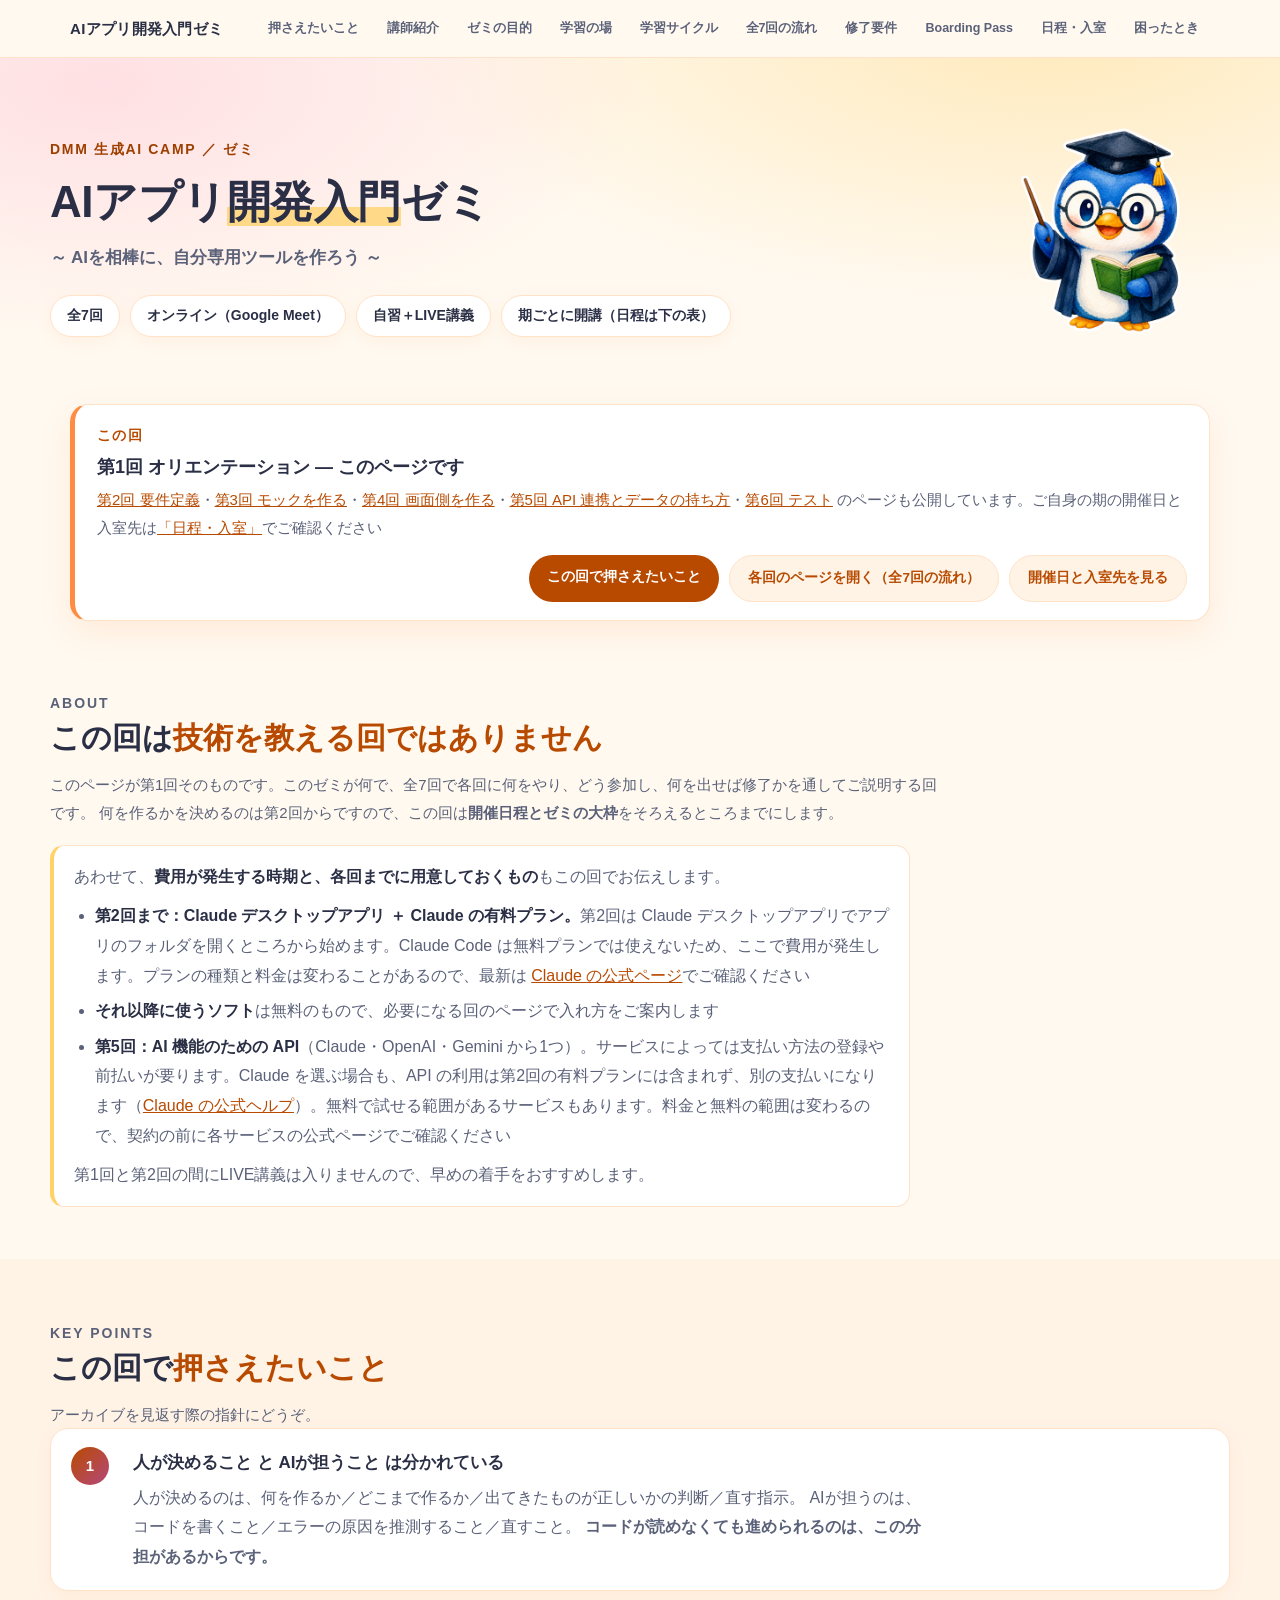
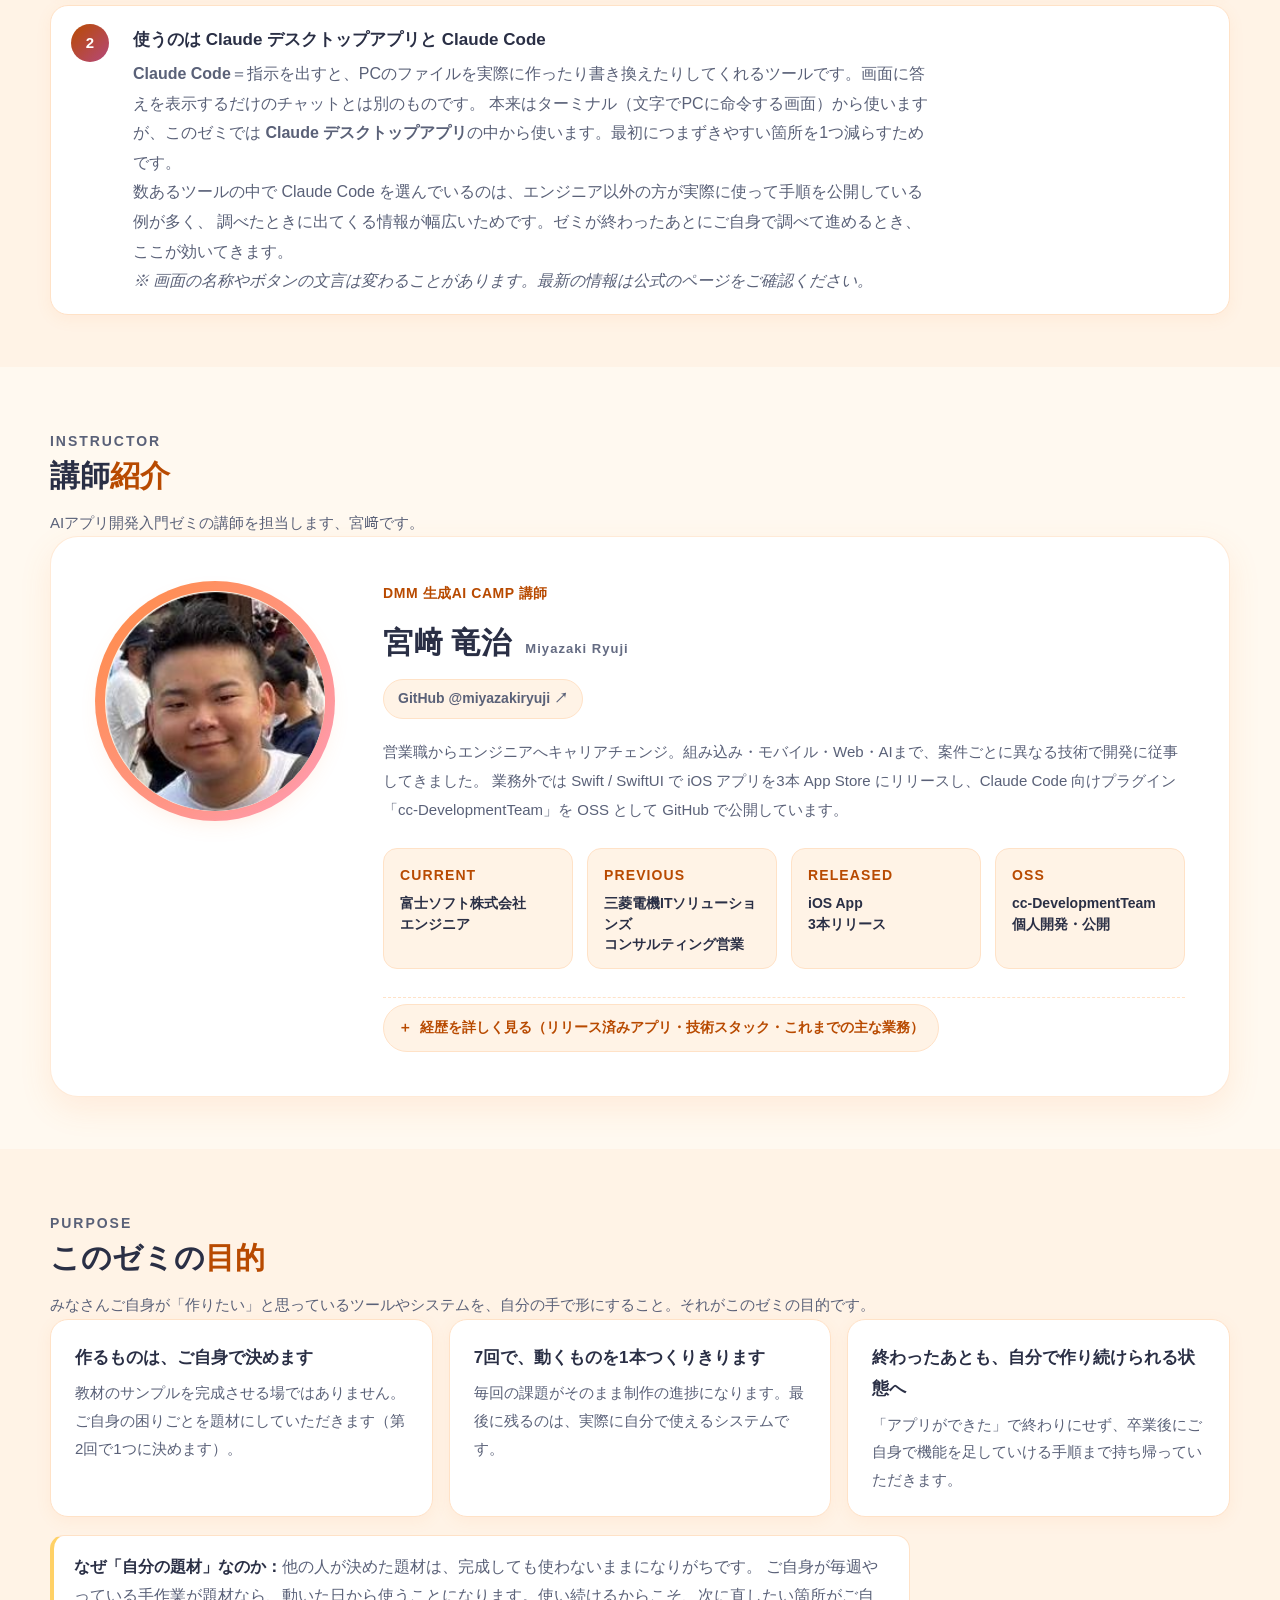
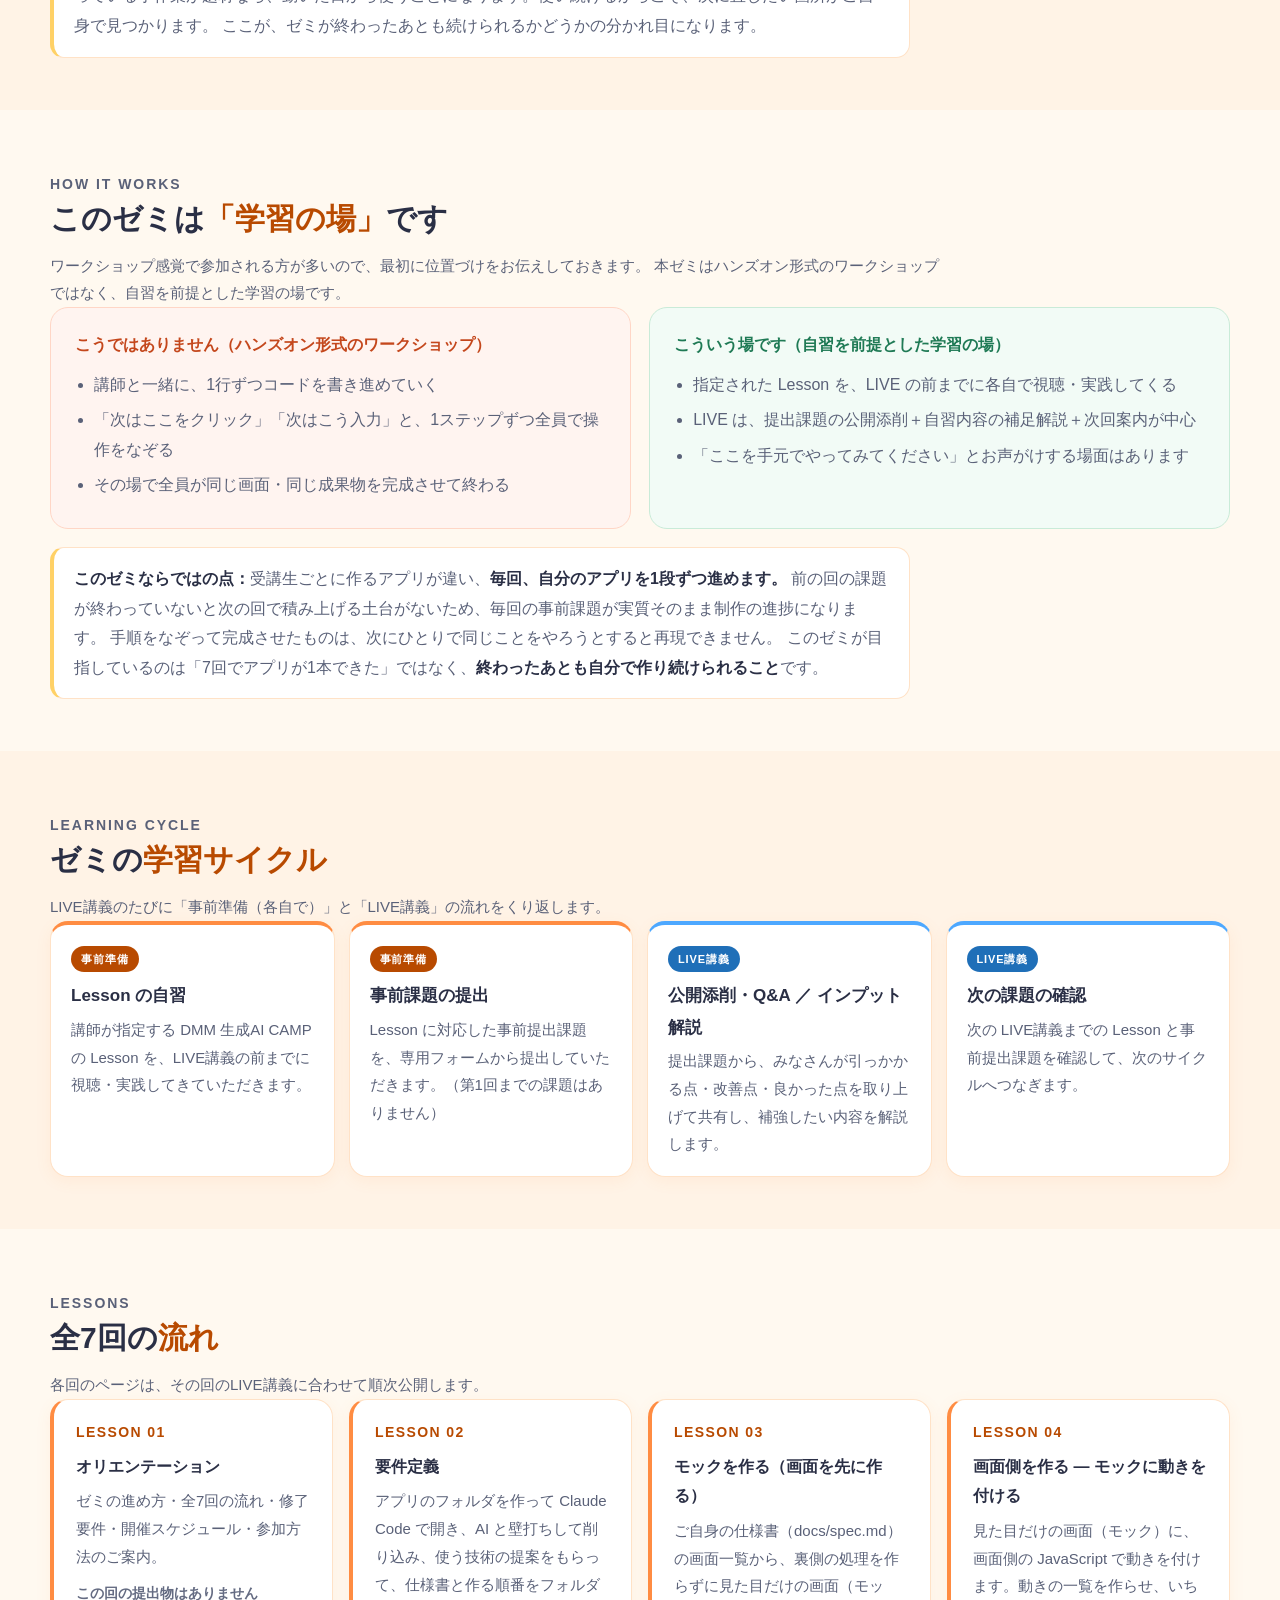
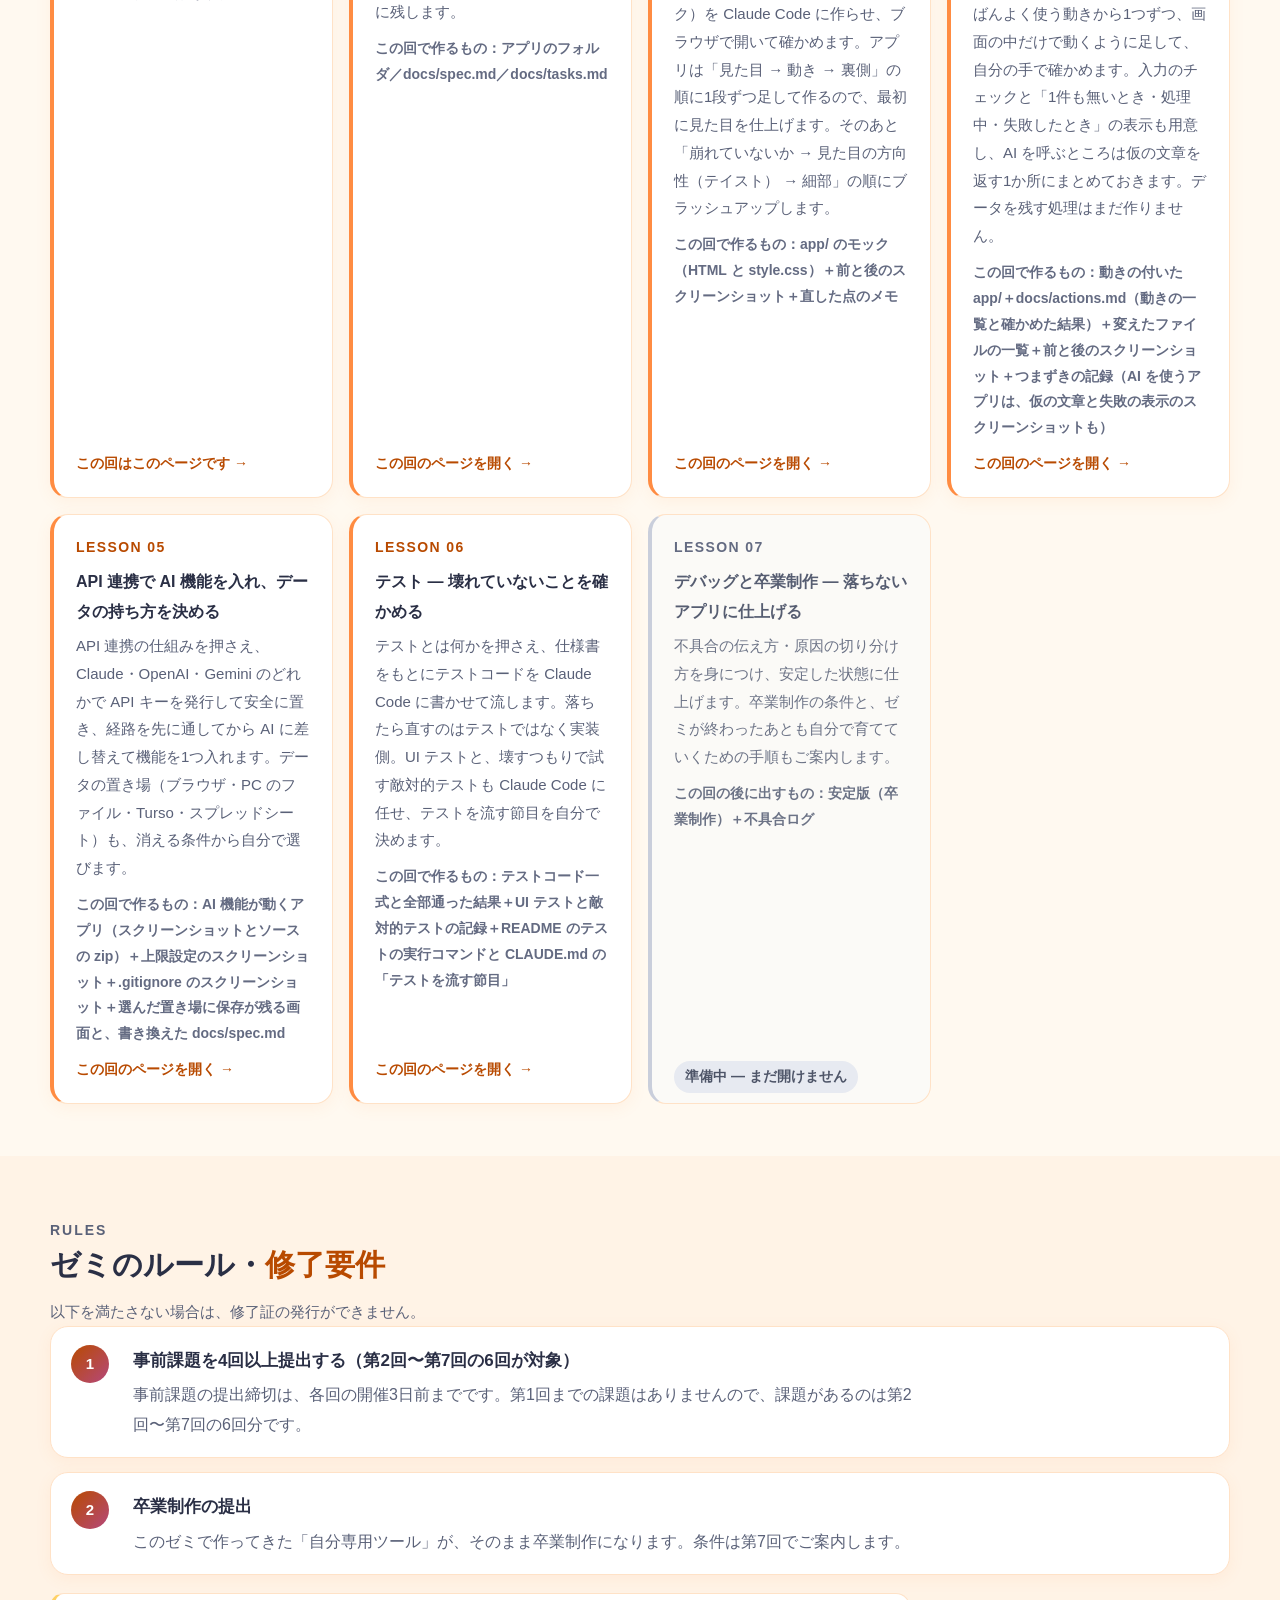
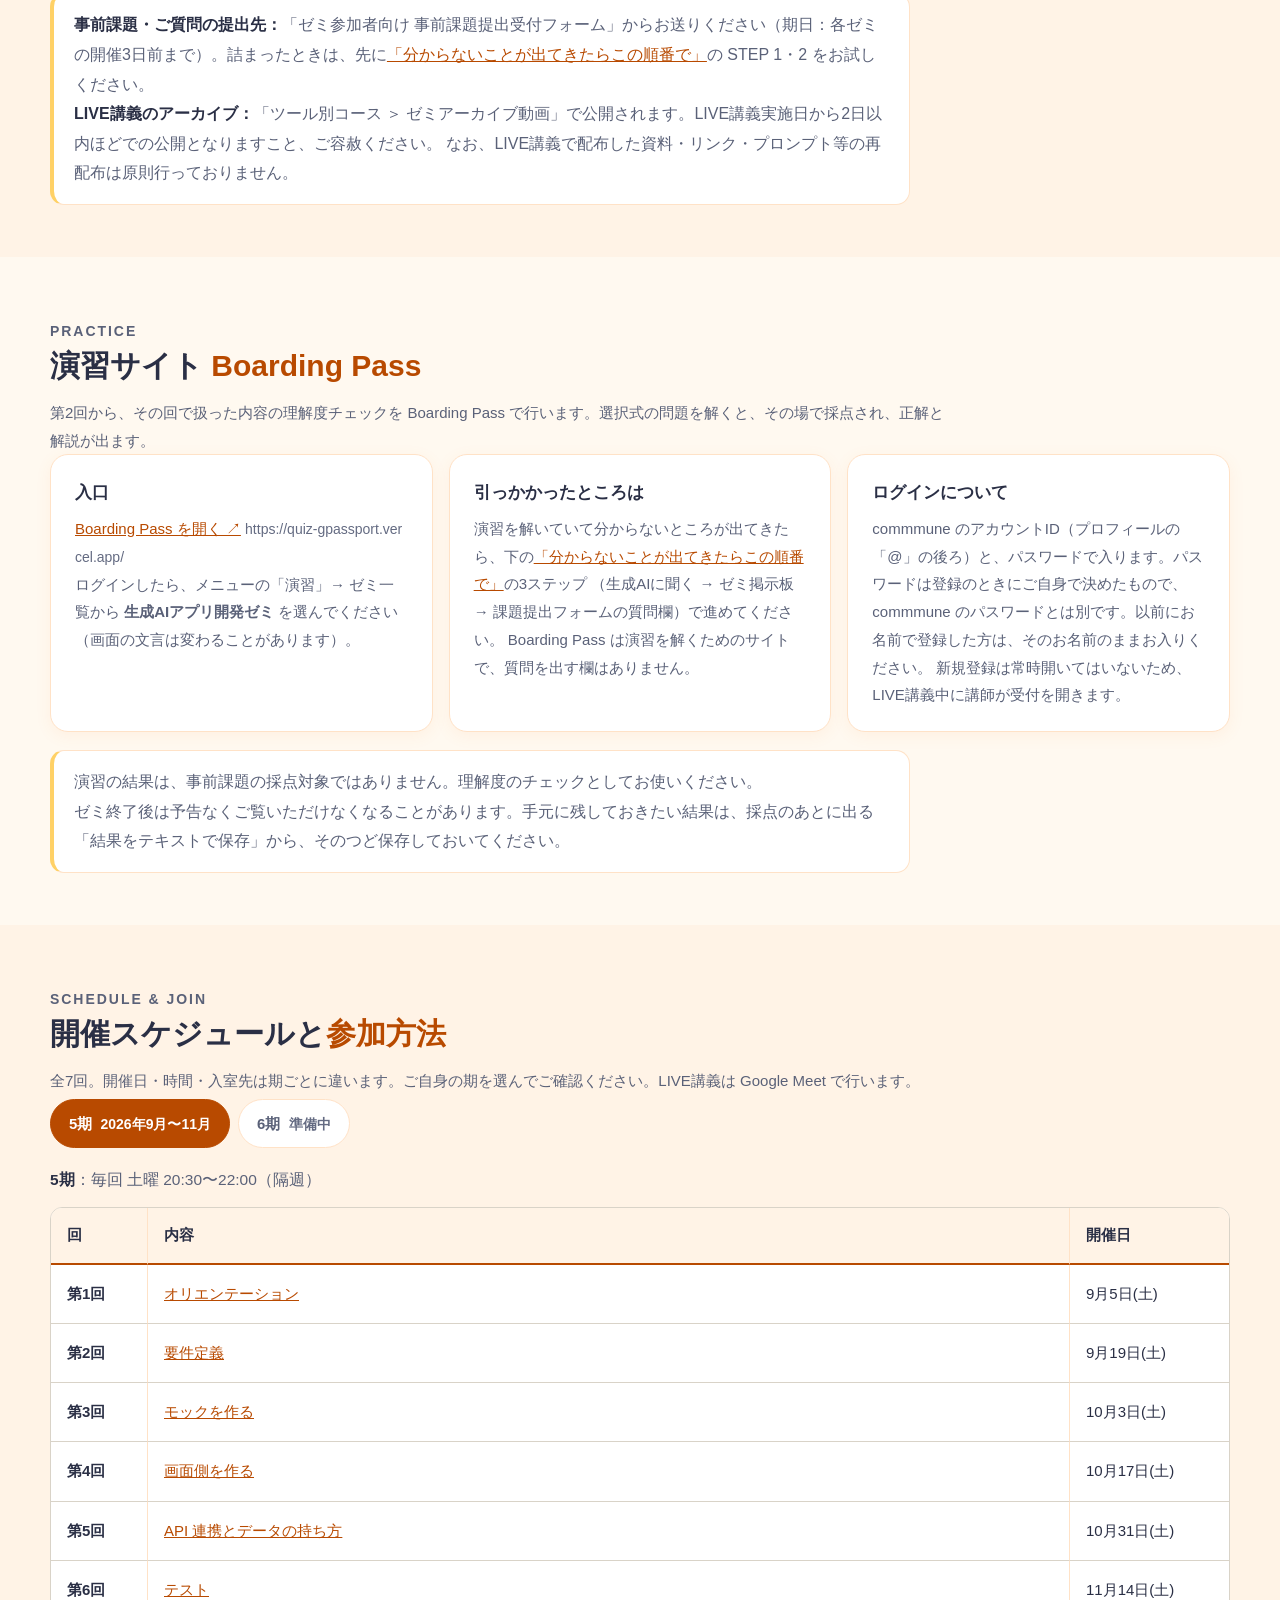
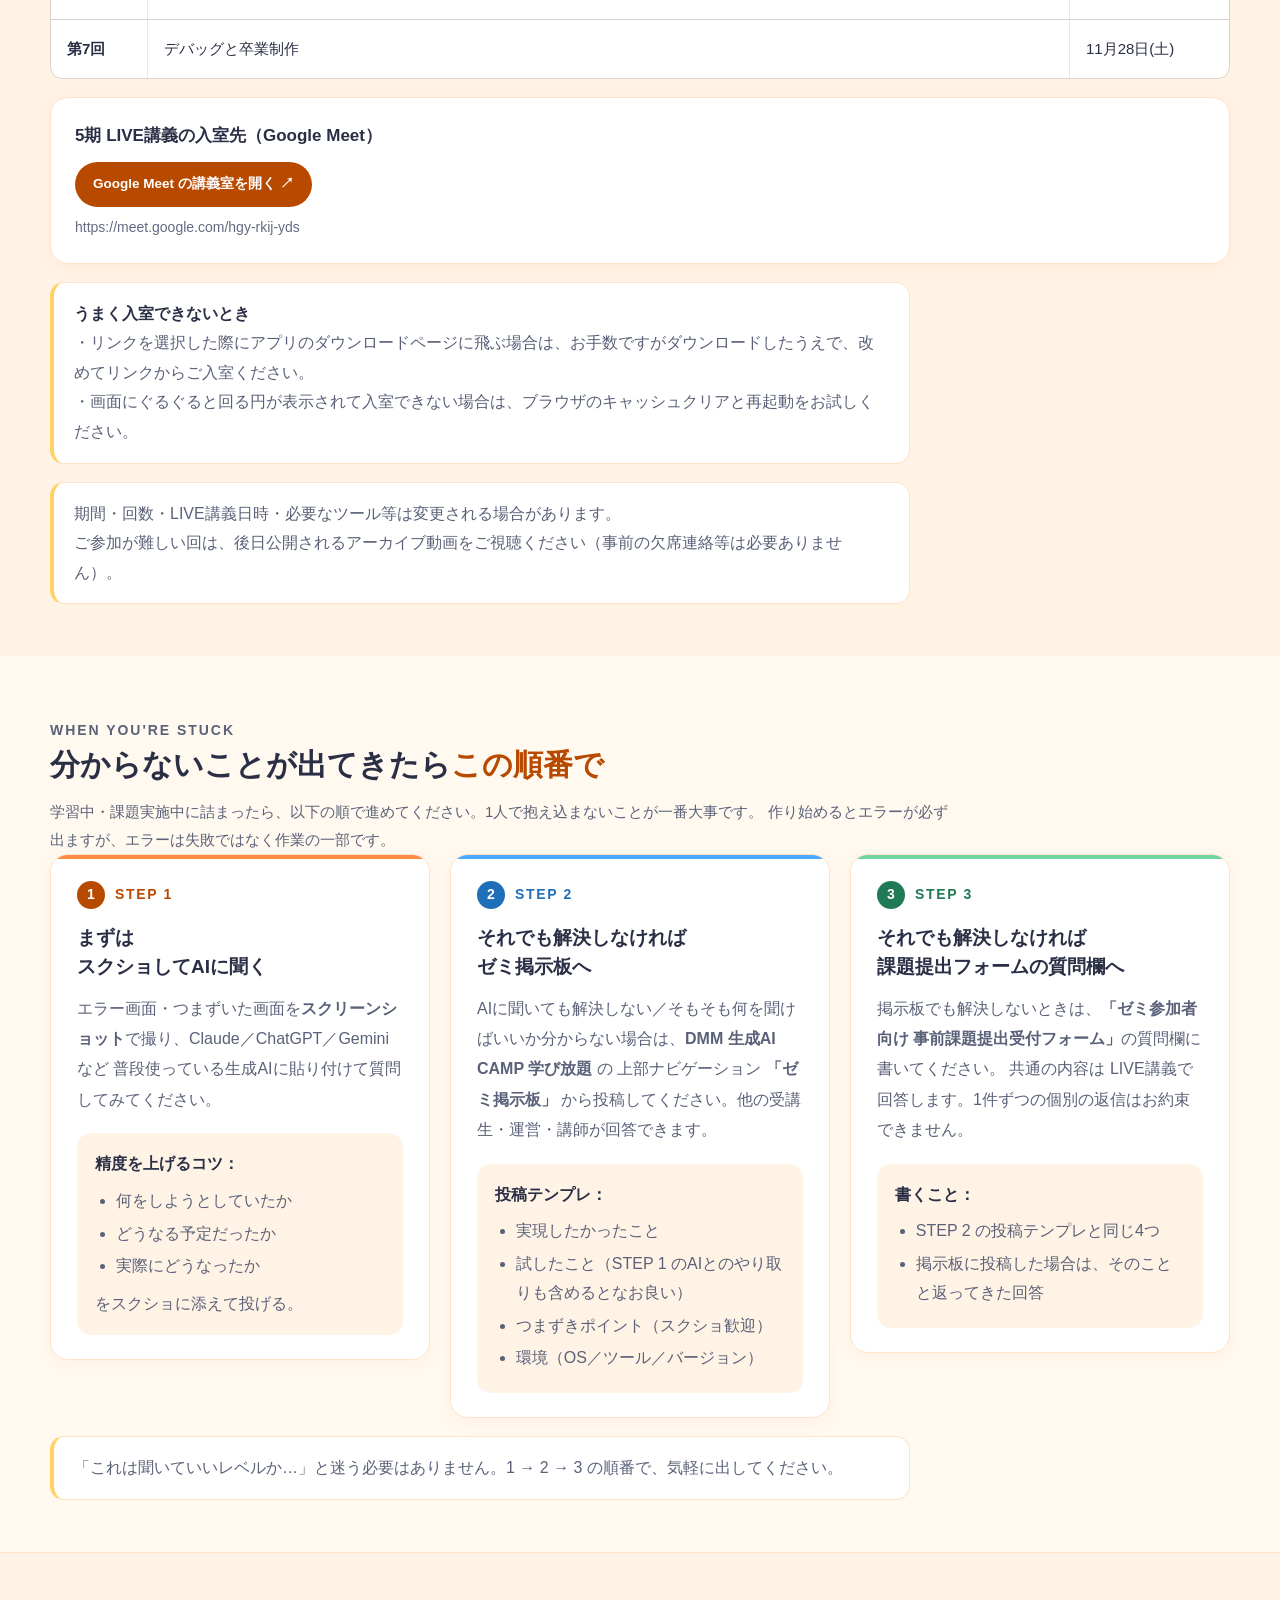
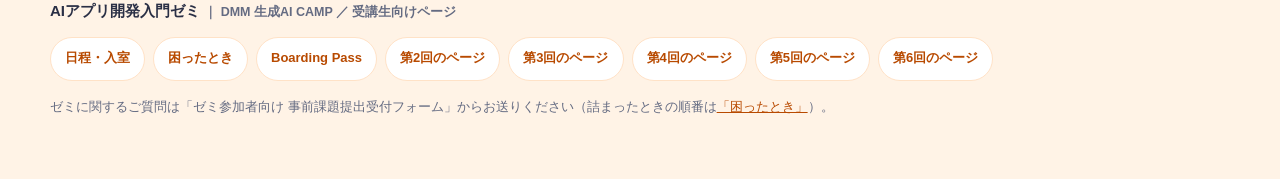
==== index.html @ 7e193c51 "Q&A の廃止と 2026-10-11 の点検に合わせて Home と第2〜6回を直した（作業：Claude Code。目的：講師の指示「BoardingPass内の各カリキュラムをアップデート無いし" ====
<!DOCTYPE html>
<html lang="ja">
<head>
<meta charset="UTF-8">
<meta name="viewport" content="width=device-width, initial-scale=1.0">
<title>AIアプリ開発入門ゼミ ｜ 第1回 オリエンテーション</title>
<meta name="description" content="AIアプリ開発入門ゼミの受講生向けページ。第1回オリエンテーションはこのページです。ゼミの進め方・全7回の流れ・修了要件・開催スケジュール・参加方法をまとめています。">
<link rel="stylesheet" href="assets/site.css">
<script>document.documentElement.classList.add("js");
/* site.js が動かなかったとき（回線断・拡張機能など）は隠したままにしない */
setTimeout(function(){var r=document.documentElement;if(!r.classList.contains("is-ready")){r.classList.remove("js");}},2500);</script>
<script src="assets/site.js" defer></script>
</head>
<body>

<a class="skip-link" href="#main">本文へスキップ</a>

<header class="site-header">
  <div class="site-header__inner">
    <span class="site-header__name">AIアプリ開発入門ゼミ</span>
    <nav class="site-header__nav" aria-label="ページ内の見出し">
      <a href="#contents">押さえたいこと</a>
      <a href="#instructor">講師紹介</a>
      <a href="#purpose">ゼミの目的</a>
      <a href="#character">学習の場</a>
      <a href="#cycle">学習サイクル</a>
      <a href="#lessons">全7回の流れ</a>
      <a href="#rules">修了要件</a>
      <a href="#boardingpass">Boarding Pass</a>
      <a href="#schedule">日程・入室</a>
      <a href="#stuck">困ったとき</a>
    </nav>
  </div>
</header>

<main id="main">

<!-- ヒーロー -->
<section class="hero">
  <div class="hero__inner">
    <div>
      <p class="hero__kicker">DMM 生成AI CAMP ／ ゼミ</p>
      <h1 class="hero__title">AIアプリ<em>開発入門</em>ゼミ</h1>
      <p class="hero__sub">～ AIを相棒に、<span style="display:inline-block">自分専用ツールを作ろう ～</span></p>
      <ul class="hero__facts">
        <li>全7回</li>
        <li>オンライン（Google Meet）</li>
        <li>自習＋LIVE講義</li>
        <li>期ごとに開講（日程は下の表）</li>
      </ul>
    </div>
    <div class="hero__mascot">
      <img src="assets/penguins/penguin_teaching.png" alt="" width="500" height="500">
    </div>
  </div>
</section>

<div class="now">
  <div class="now__inner">
    <div>
      <p class="now__label">この回</p>
      <p class="now__title">第1回 オリエンテーション ― このページです</p>
      <p class="now__meta"><a href="lessons/lesson02/">第2回 要件定義</a>・<a href="lessons/lesson03/">第3回 モックを作る</a>・<a href="lessons/lesson04/">第4回 画面側を作る</a>・<a href="lessons/lesson05/">第5回 API 連携とデータの持ち方</a>・<a href="lessons/lesson06/">第6回 テスト</a> のページも公開しています。ご自身の期の開催日と入室先は<a href="#schedule">「日程・入室」</a>でご確認ください</p>
    </div>
    <div class="now__actions">
      <a class="btn btn--primary" href="#contents">この回で押さえたいこと</a>
      <a class="btn btn--ghost" href="#lessons">各回のページを開く（全7回の流れ）</a>
      <a class="btn btn--ghost" href="#schedule">開催日と入室先を見る</a>
    </div>
  </div>
</div>

<!-- この回について -->
<section class="section" id="about">
  <div class="section__inner">
    <p class="section__kicker" lang="en">About</p>
    <h2 class="section__title">この回は<em>技術を教える回ではありません</em></h2>
    <p class="section__lead">
      このページが第1回そのものです。このゼミが何で、全7回で各回に何をやり、どう参加し、何を出せば修了かを通してご説明する回です。
      何を作るかを決めるのは第2回からですので、この回は<strong>開催日程とゼミの大枠</strong>をそろえるところまでにします。
    </p>
    <div class="note">
      あわせて、<strong>費用が発生する時期と、各回までに用意しておくもの</strong>もこの回でお伝えします。
      <ul class="prep">
        <li><strong>第2回まで：Claude デスクトップアプリ ＋ Claude の有料プラン。</strong>第2回は Claude デスクトップアプリでアプリのフォルダを開くところから始めます。Claude Code は無料プランでは使えないため、ここで費用が発生します。プランの種類と料金は変わることがあるので、最新は <a href="https://claude.com/pricing" target="_blank" rel="noopener">Claude の公式ページ</a>でご確認ください</li>
        <li><strong>それ以降に使うソフト</strong>は無料のもので、必要になる回のページで入れ方をご案内します</li>
        <li><strong>第5回：AI 機能のための API</strong>（Claude・OpenAI・Gemini から1つ）。サービスによっては支払い方法の登録や前払いが要ります。Claude を選ぶ場合も、API の利用は第2回の有料プランには含まれず、別の支払いになります（<a href="https://support.claude.com/en/articles/9876003" target="_blank" rel="noopener">Claude の公式ヘルプ</a>）。無料で試せる範囲があるサービスもあります。料金と無料の範囲は変わるので、契約の前に各サービスの公式ページでご確認ください</li>
      </ul>
      第1回と第2回の間にLIVE講義は入りませんので、早めの着手をおすすめします。
    </div>
  </div>
</section>

<!-- この回で扱ったこと -->
<section class="section section--soft" id="contents">
  <div class="section__inner">
    <p class="section__kicker" lang="en">Key Points</p>
    <h2 class="section__title">この回で<em>押さえたいこと</em></h2>
    <p class="section__lead">アーカイブを見返す際の指針にどうぞ。</p>

    <ol class="steps">
      <li>
        <span class="steps__n">1</span>
        <div>
          <h3 class="steps__title">人が決めること と AIが担うこと は分かれている</h3>
          <p class="steps__desc">
            人が決めるのは、何を作るか／どこまで作るか／出てきたものが正しいかの判断／直す指示。
            AIが担うのは、コードを書くこと／エラーの原因を推測すること／直すこと。
            <strong>コードが読めなくても進められるのは、この分担があるからです。</strong>
          </p>
        </div>
      </li>
      <li>
        <span class="steps__n">2</span>
        <div>
          <h3 class="steps__title">使うのは Claude デスクトップアプリと Claude Code</h3>
          <p class="steps__desc">
            <strong>Claude Code</strong>＝指示を出すと、PCのファイルを実際に作ったり書き換えたりしてくれるツールです。画面に答えを表示するだけのチャットとは別のものです。
            本来はターミナル（文字でPCに命令する画面）から使いますが、このゼミでは <strong>Claude デスクトップアプリ</strong>の中から使います。最初につまずきやすい箇所を1つ減らすためです。<br>
            数あるツールの中で Claude Code を選んでいるのは、エンジニア以外の方が実際に使って手順を公開している例が多く、
            調べたときに出てくる情報が幅広いためです。ゼミが終わったあとにご自身で調べて進めるとき、ここが効いてきます。<br>
            <em>※ 画面の名称やボタンの文言は変わることがあります。最新の情報は公式のページをご確認ください。</em>
          </p>
        </div>
      </li>
    </ol>
  </div>
</section>

<!-- 講師紹介 -->
<section class="section" id="instructor">
  <div class="section__inner">
    <p class="section__kicker" lang="en">Instructor</p>
    <h2 class="section__title">講師<em>紹介</em></h2>
    <p class="section__lead">AIアプリ開発入門ゼミの講師を担当します、宮﨑です。</p>

    <div class="instructor">
      <div class="instructor__avatar">
        <div class="avatar__ring"></div>
        <img class="avatar__photo" src="assets/images/face_icon.png" alt="講師 宮﨑 竜治" width="193" height="193">
      </div>
      <div class="instructor__body">
        <p class="instructor__role">DMM 生成AI CAMP 講師</p>
        <h3 class="instructor__name">宮﨑 竜治 <small>Miyazaki Ryuji</small></h3>
        <div class="instructor__sns">
          <a href="https://github.com/miyazakiryuji" target="_blank" rel="noopener">GitHub @miyazakiryuji ↗</a>
        </div>

        <p class="instructor__lead">
          営業職からエンジニアへキャリアチェンジ。組み込み・モバイル・Web・AIまで、案件ごとに異なる技術で開発に従事してきました。
          業務外では Swift / SwiftUI で iOS アプリを3本 App Store にリリースし、Claude Code 向けプラグイン「cc-DevelopmentTeam」を
          OSS として GitHub で公開しています。
        </p>

        <div class="instructor__meta">
          <div class="meta-card"><p class="meta-card__label">CURRENT</p><p class="meta-card__value">富士ソフト株式会社<br>エンジニア</p></div>
          <div class="meta-card"><p class="meta-card__label">PREVIOUS</p><p class="meta-card__value">三菱電機ITソリューションズ<br>コンサルティング営業</p></div>
          <div class="meta-card"><p class="meta-card__label">RELEASED</p><p class="meta-card__value">iOS App<br>3本リリース</p></div>
          <div class="meta-card"><p class="meta-card__label">OSS</p><p class="meta-card__value">cc-DevelopmentTeam<br>個人開発・公開</p></div>
        </div>

        <details class="instructor__more">
        <summary>経歴を詳しく見る（リリース済みアプリ・技術スタック・これまでの主な業務）</summary>
        <h4 class="instructor__h4">リリース済みアプリ</h4>
        <div class="apps">
          <div class="app-card">
            <p class="app-card__name">PetTrack</p>
            <p class="app-card__desc">ペット管理アプリ。Swift / SwiftUI、Firebase Authentication / Cloud Firestore、MVVM 設計。</p>
            <span class="app-card__store">公開先：App Store</span>
          </div>
          <div class="app-card">
            <p class="app-card__name">ScanGuard</p>
            <p class="app-card__desc">スキャン・セキュリティアプリ。</p>
            <span class="app-card__store">公開先：App Store</span>
          </div>
          <div class="app-card">
            <p class="app-card__name">－AIカメと遊ぶ－水平思考ゲーム</p>
            <p class="app-card__desc">ChatGPT API を活用した AI アプリ。</p>
            <span class="app-card__store">公開先：App Store</span>
          </div>
        </div>

        <h4 class="instructor__h4">主な技術スタック</h4>
        <ul class="tech-stack">
          <li>Swift / SwiftUI <small>2年以上</small></li>
          <li>Dart / Flutter <small>1年以上</small></li>
          <li>C++ / Arduino <small>約半年</small></li>
          <li>Go / Echo <small>約半年</small></li>
          <li>Python <small>2年</small></li>
          <li>Java <small>約半年</small></li>
          <li>Claude Code</li>
          <li>Dify</li>
        </ul>

        <h4 class="instructor__h4">これまでの主な業務</h4>
        <ul class="career">
          <li><span class="career__when">2022.09〜</span><p class="career__what"><strong>富士ソフト株式会社</strong>組み込み／業務系エンジニア。ドライブレコーダー用ソフトウェアのテスト、Go / Echo での Web サイト開発、C++ / Arduino による電子タグ開発（要件定義・仕様書作成〜実装・テスト）、Flutter でのセルフレジシステム開発などに従事。</p></li>
          <li><span class="career__when">2025.07〜</span><p class="career__what"><strong>DMM Difyマスターコース メンター</strong>受講生のメンター業務に従事。</p></li>
          <li><span class="career__when">2026.03〜</span><p class="career__what"><strong>DMM AI関連Workshop 担当</strong>Difyメンター業務からWorkshop設計・開催へ移行。Claude Code をテーマにした Workshop も開催。</p></li>
          <li><span class="career__when">2026.04〜</span><p class="career__what"><strong>UNIT BASE株式会社 デジハク 専属メンター</strong>AIスクール「デジハク」生成AI PROコース受講生へのキャリアメンタリングを担当。</p></li>
          <li><span class="career__when">2026.05〜</span><p class="career__what"><strong>DMM ゼミ 講師</strong>「ClaudeCodeマスターゼミ」「Difyマスターゼミ」の講師・登壇者として、毎週の定例講義による学習支援を担当。</p></li>
        </ul>
        </details>
      </div>
    </div>
  </div>
</section>

<!-- ゼミの目的 -->
<section class="section section--soft" id="purpose">
  <div class="section__inner">
    <p class="section__kicker" lang="en">Purpose</p>
    <h2 class="section__title">このゼミの<em>目的</em></h2>
    <p class="section__lead">
      みなさんご自身が「作りたい」と思っているツールやシステムを、自分の手で形にすること。それがこのゼミの目的です。
    </p>

    <div class="cards cards--3">
      <div class="card">
        <h3 class="card__title">作るものは、ご自身で決めます</h3>
        <p class="card__desc">教材のサンプルを完成させる場ではありません。ご自身の困りごとを題材にしていただきます（第2回で1つに決めます）。</p>
      </div>
      <div class="card">
        <h3 class="card__title">7回で、動くものを1本つくりきります</h3>
        <p class="card__desc">毎回の課題がそのまま制作の進捗になります。最後に残るのは、実際に自分で使えるシステムです。</p>
      </div>
      <div class="card">
        <h3 class="card__title">終わったあとも、自分で作り続けられる状態へ</h3>
        <p class="card__desc">「アプリができた」で終わりにせず、卒業後にご自身で機能を足していける手順まで持ち帰っていただきます。</p>
      </div>
    </div>

    <div class="note">
      <strong>なぜ「自分の題材」なのか：</strong>他の人が決めた題材は、完成しても使わないままになりがちです。
      ご自身が毎週やっている手作業が題材なら、動いた日から使うことになります。使い続けるからこそ、次に直したい箇所がご自身で見つかります。
      ここが、ゼミが終わったあとも続けられるかどうかの分かれ目になります。
    </div>
  </div>
</section>

<!-- このゼミは「学習の場」 -->
<section class="section" id="character">
  <div class="section__inner">
    <p class="section__kicker" lang="en">How it works</p>
    <h2 class="section__title">このゼミは<em>「学習の場」</em>です</h2>
    <p class="section__lead">
      ワークショップ感覚で参加される方が多いので、最初に位置づけをお伝えしておきます。
      本ゼミはハンズオン形式のワークショップではなく、自習を前提とした学習の場です。
    </p>

    <div class="contrast">
      <div class="contrast__col contrast__col--no">
        <h3 class="contrast__head">こうではありません（ハンズオン形式のワークショップ）</h3>
        <ul>
          <li>講師と一緒に、1行ずつコードを書き進めていく</li>
          <li>「次はここをクリック」「次はこう入力」と、1ステップずつ全員で操作をなぞる</li>
          <li>その場で全員が同じ画面・同じ成果物を完成させて終わる</li>
        </ul>
      </div>
      <div class="contrast__col contrast__col--yes">
        <h3 class="contrast__head">こういう場です（自習を前提とした学習の場）</h3>
        <ul>
          <li>指定された Lesson を、LIVE の前までに各自で視聴・実践してくる</li>
          <li>LIVE は、提出課題の公開添削＋自習内容の補足解説＋次回案内が中心</li>
          <li>「ここを手元でやってみてください」とお声がけする場面はあります</li>
        </ul>
      </div>
    </div>

    <div class="note">
      <strong>このゼミならではの点：</strong>受講生ごとに作るアプリが違い、<strong>毎回、自分のアプリを1段ずつ進めます。</strong>
      前の回の課題が終わっていないと次の回で積み上げる土台がないため、毎回の事前課題が実質そのまま制作の進捗になります。
      手順をなぞって完成させたものは、次にひとりで同じことをやろうとすると再現できません。
      このゼミが目指しているのは「7回でアプリが1本できた」ではなく、<strong>終わったあとも自分で作り続けられること</strong>です。
    </div>
  </div>
</section>

<!-- 学習サイクル -->
<section class="section section--soft" id="cycle">
  <div class="section__inner">
    <p class="section__kicker" lang="en">Learning Cycle</p>
    <h2 class="section__title">ゼミの<em>学習サイクル</em></h2>
    <p class="section__lead">LIVE講義のたびに「事前準備（各自で）」と「LIVE講義」の流れをくり返します。</p>

    <div class="cycle">
      <div class="cycle__step">
        <span class="cycle__badge">事前準備</span>
        <h3 class="cycle__name">Lesson の自習</h3>
        <p class="cycle__desc">講師が指定する DMM 生成AI CAMP の Lesson を、LIVE講義の前までに視聴・実践してきていただきます。</p>
      </div>
      <div class="cycle__step">
        <span class="cycle__badge">事前準備</span>
        <h3 class="cycle__name">事前課題の提出</h3>
        <p class="cycle__desc">Lesson に対応した事前提出課題を、専用フォームから提出していただきます。（第1回までの課題はありません）</p>
      </div>
      <div class="cycle__step cycle__step--live">
        <span class="cycle__badge">LIVE講義</span>
        <h3 class="cycle__name">公開添削・Q&amp;A ／ インプット解説</h3>
        <p class="cycle__desc">提出課題から、みなさんが引っかかる点・改善点・良かった点を取り上げて共有し、補強したい内容を解説します。</p>
      </div>
      <div class="cycle__step cycle__step--live">
        <span class="cycle__badge">LIVE講義</span>
        <h3 class="cycle__name">次の課題の確認</h3>
        <p class="cycle__desc">次の LIVE講義までの Lesson と事前提出課題を確認して、次のサイクルへつなぎます。</p>
      </div>
    </div>
  </div>
</section>

<!-- 全7回の流れ -->
<section class="section" id="lessons">
  <div class="section__inner">
    <p class="section__kicker" lang="en">Lessons</p>
    <h2 class="section__title">全7回の<em>流れ</em></h2>
    <p class="section__lead">
      各回のページは、その回のLIVE講義に合わせて順次公開します。
    </p>

    <div class="lessons">
      <a class="lesson-card" href="#about">
        <p class="lesson-card__no">LESSON 01</p>
        <h3 class="lesson-card__title">オリエンテーション</h3>
        <p class="lesson-card__desc">ゼミの進め方・全7回の流れ・修了要件・開催スケジュール・参加方法のご案内。</p>
        <p class="lesson-card__meta">この回の提出物はありません</p>
        <span class="lesson-card__cta">この回はこのページです →</span>
      </a>

      <a class="lesson-card" href="lessons/lesson02/">
        <p class="lesson-card__no">LESSON 02</p>
        <h3 class="lesson-card__title">要件定義</h3>
        <p class="lesson-card__desc">アプリのフォルダを作って Claude Code で開き、AI と壁打ちして削り込み、使う技術の提案をもらって、仕様書と作る順番をフォルダに残します。</p>
        <p class="lesson-card__meta">この回で作るもの：アプリのフォルダ／docs/spec.md／docs/tasks.md</p>
        <span class="lesson-card__cta">この回のページを開く →</span>
      </a>

      <a class="lesson-card" href="lessons/lesson03/">
        <p class="lesson-card__no">LESSON 03</p>
        <h3 class="lesson-card__title">モックを作る（画面を先に作る）</h3>
        <p class="lesson-card__desc">ご自身の仕様書（docs/spec.md）の画面一覧から、裏側の処理を作らずに見た目だけの画面（モック）を Claude Code に作らせ、ブラウザで開いて確かめます。アプリは「見た目 → 動き → 裏側」の順に1段ずつ足して作るので、最初に見た目を仕上げます。そのあと「崩れていないか → 見た目の方向性（テイスト） → 細部」の順にブラッシュアップします。</p>
        <p class="lesson-card__meta">この回で作るもの：app/ のモック（HTML と style.css）＋前と後のスクリーンショット＋直した点のメモ</p>
        <span class="lesson-card__cta">この回のページを開く →</span>
      </a>

      <a class="lesson-card" href="lessons/lesson04/">
        <p class="lesson-card__no">LESSON 04</p>
        <h3 class="lesson-card__title">画面側を作る ― モックに動きを付ける</h3>
        <p class="lesson-card__desc">見た目だけの画面（モック）に、画面側の JavaScript で動きを付けます。動きの一覧を作らせ、いちばんよく使う動きから1つずつ、画面の中だけで動くように足して、自分の手で確かめます。入力のチェックと「1件も無いとき・処理中・失敗したとき」の表示も用意し、AI を呼ぶところは仮の文章を返す1か所にまとめておきます。データを残す処理はまだ作りません。</p>
        <p class="lesson-card__meta">この回で作るもの：動きの付いた app/＋docs/actions.md（動きの一覧と確かめた結果）＋変えたファイルの一覧＋前と後のスクリーンショット＋つまずきの記録（AI を使うアプリは、仮の文章と失敗の表示のスクリーンショットも）</p>
        <span class="lesson-card__cta">この回のページを開く →</span>
      </a>

      <a class="lesson-card" href="lessons/lesson05/">
        <p class="lesson-card__no">LESSON 05</p>
        <h3 class="lesson-card__title">API 連携で AI 機能を入れ、データの持ち方を決める</h3>
        <p class="lesson-card__desc">API 連携の仕組みを押さえ、Claude・OpenAI・Gemini のどれかで API キーを発行して安全に置き、経路を先に通してから AI に差し替えて機能を1つ入れます。データの置き場（ブラウザ・PC のファイル・Turso・スプレッドシート）も、消える条件から自分で選びます。</p>
        <p class="lesson-card__meta">この回で作るもの：AI 機能が動くアプリ（スクリーンショットとソースの zip）＋上限設定のスクリーンショット＋.gitignore のスクリーンショット＋選んだ置き場に保存が残る画面と、書き換えた docs/spec.md</p>
        <span class="lesson-card__cta">この回のページを開く →</span>
      </a>

      <a class="lesson-card" href="lessons/lesson06/">
        <p class="lesson-card__no">LESSON 06</p>
        <h3 class="lesson-card__title">テスト ― 壊れていないことを確かめる</h3>
        <p class="lesson-card__desc">テストとは何かを押さえ、仕様書をもとにテストコードを Claude Code に書かせて流します。落ちたら直すのはテストではなく実装側。UI テストと、壊すつもりで試す敵対的テストも Claude Code に任せ、テストを流す節目を自分で決めます。</p>
        <p class="lesson-card__meta">この回で作るもの：テストコード一式と全部通った結果＋UI テストと敵対的テストの記録＋README のテストの実行コマンドと CLAUDE.md の「テストを流す節目」</p>
        <span class="lesson-card__cta">この回のページを開く →</span>
      </a>

      <div class="lesson-card is-locked">
        <p class="lesson-card__no">LESSON 07</p>
        <h3 class="lesson-card__title">デバッグと卒業制作 ― 落ちないアプリに仕上げる</h3>
        <p class="lesson-card__desc">不具合の伝え方・原因の切り分け方を身につけ、安定した状態に仕上げます。卒業制作の条件と、ゼミが終わったあとも自分で育てていくための手順もご案内します。</p>
        <p class="lesson-card__meta">この回の後に出すもの：安定版（卒業制作）＋不具合ログ</p>
        <span class="badge-soon">準備中 ― まだ開けません</span>
      </div>
    </div>
  </div>
</section>

<!-- ルール・修了要件 -->
<section class="section section--soft" id="rules">
  <div class="section__inner">
    <p class="section__kicker" lang="en">Rules</p>
    <h2 class="section__title">ゼミのルール・<em>修了要件</em></h2>
    <p class="section__lead">以下を満たさない場合は、修了証の発行ができません。</p>

    <ol class="steps">
      <li>
        <span class="steps__n">1</span>
        <div>
          <h3 class="steps__title">事前課題を4回以上提出する（第2回〜第7回の6回が対象）</h3>
          <p class="steps__desc">
            事前課題の提出締切は、各回の開催3日前までです。第1回までの課題はありませんので、課題があるのは第2回〜第7回の6回分です。
          </p>
        </div>
      </li>
      <li>
        <span class="steps__n">2</span>
        <div>
          <h3 class="steps__title">卒業制作の提出</h3>
          <p class="steps__desc">このゼミで作ってきた「自分専用ツール」が、そのまま卒業制作になります。条件は第7回でご案内します。</p>
        </div>
      </li>
    </ol>

    <div class="note">
      <strong>事前課題・ご質問の提出先：</strong>「ゼミ参加者向け 事前課題提出受付フォーム」からお送りください（期日：各ゼミの開催3日前まで）。詰まったときは、先に<a href="#stuck">「分からないことが出てきたらこの順番で」</a>の STEP 1・2 をお試しください。<br>
      <strong>LIVE講義のアーカイブ：</strong>「ツール別コース ＞ ゼミアーカイブ動画」で公開されます。LIVE講義実施日から2日以内ほどでの公開となりますこと、ご容赦ください。
      なお、LIVE講義で配布した資料・リンク・プロンプト等の再配布は原則行っておりません。
    </div>
  </div>
</section>

<!-- Boarding Pass -->
<section class="section" id="boardingpass">
  <div class="section__inner">
    <p class="section__kicker" lang="en">Practice</p>
    <h2 class="section__title">演習サイト <em>Boarding Pass</em></h2>
    <p class="section__lead">
      第2回から、その回で扱った内容の理解度チェックを Boarding Pass で行います。選択式の問題を解くと、その場で採点され、正解と解説が出ます。
    </p>

    <div class="cards cards--3">
      <div class="card">
        <h3 class="card__title">入口</h3>
        <p class="card__desc">
          <a href="https://quiz-gpassport.vercel.app/" target="_blank" rel="noopener">Boarding Pass を開く ↗</a>
          <span class="url-text">https://quiz-gpassport.vercel.app/</span><br>
          ログインしたら、メニューの「演習」→ ゼミ一覧から <strong>生成AIアプリ開発ゼミ</strong> を選んでください（画面の文言は変わることがあります）。
        </p>
      </div>
      <div class="card">
        <h3 class="card__title">引っかかったところは</h3>
        <p class="card__desc">
          演習を解いていて分からないところが出てきたら、下の<a href="#stuck">「分からないことが出てきたらこの順番で」</a>の3ステップ
          （生成AIに聞く → ゼミ掲示板 → 課題提出フォームの質問欄）で進めてください。
          Boarding Pass は演習を解くためのサイトで、質問を出す欄はありません。
        </p>
      </div>
      <div class="card">
        <h3 class="card__title">ログインについて</h3>
        <p class="card__desc">
          commmune のアカウントID（プロフィールの「@」の後ろ）と、パスワードで入ります。パスワードは登録のときにご自身で決めたもので、commmune のパスワードとは別です。以前にお名前で登録した方は、そのお名前のままお入りください。
          新規登録は常時開いてはいないため、LIVE講義中に講師が受付を開きます。
        </p>
      </div>
    </div>

    <div class="note">
      演習の結果は、事前課題の採点対象ではありません。理解度のチェックとしてお使いください。<br>
      ゼミ終了後は予告なくご覧いただけなくなることがあります。手元に残しておきたい結果は、採点のあとに出る「結果をテキストで保存」から、そのつど保存しておいてください。
    </div>
  </div>
</section>

<!-- 開催スケジュール -->
<section class="section section--soft" id="schedule">
  <div class="section__inner">
    <p class="section__kicker" lang="en">Schedule &amp; Join</p>
    <h2 class="section__title">開催スケジュールと<em>参加方法</em></h2>
    <p class="section__lead">全7回。開催日・時間・入室先は期ごとに違います。ご自身の期を選んでご確認ください。LIVE講義は Google Meet で行います。</p>

    <div class="cohorts" data-tabs>
      <div class="cohorts__tabs" role="tablist" aria-label="期を選ぶ">
        <button type="button" class="cohorts__tab" role="tab" id="tab-cohort-5" aria-controls="cohort-5" aria-selected="true">5期 <small>2026年9月〜11月</small></button>
        <button type="button" class="cohorts__tab" role="tab" id="tab-cohort-6" aria-controls="cohort-6" aria-selected="false" tabindex="-1">6期 <small>準備中</small></button>
      </div>

      <!-- 5期 -->
      <div class="cohorts__panel" id="cohort-5" role="tabpanel" aria-labelledby="tab-cohort-5">
        <p class="cohorts__meta"><strong>5期</strong>：毎回 土曜 20:30〜22:00（隔週）</p>
        <div class="table-wrap" tabindex="0" role="region" aria-label="5期の開催スケジュール">
          <table class="tbl tbl--schedule">
            <thead><tr><th>回</th><th>内容</th><th>開催日</th></tr></thead>
            <tbody>
              <tr><td>第1回</td><td><a href="#about">オリエンテーション</a></td><td>9月5日(土)</td></tr>
              <tr><td>第2回</td><td><a href="lessons/lesson02/">要件定義</a></td><td>9月19日(土)</td></tr>
              <tr><td>第3回</td><td><a href="lessons/lesson03/">モックを作る</a></td><td>10月3日(土)</td></tr>
              <tr><td>第4回</td><td><a href="lessons/lesson04/">画面側を作る</a></td><td>10月17日(土)</td></tr>
              <tr><td>第5回</td><td><a href="lessons/lesson05/">API 連携とデータの持ち方</a></td><td>10月31日(土)</td></tr>
              <tr><td>第6回</td><td><a href="lessons/lesson06/">テスト</a></td><td>11月14日(土)</td></tr>
              <tr><td>第7回</td><td>デバッグと卒業制作</td><td>11月28日(土)</td></tr>
            </tbody>
          </table>
        </div>
        <div class="card card--join">
          <h3 class="card__title">5期 LIVE講義の入室先（Google Meet）</h3>
          <p class="card__desc">
            <a class="btn btn--primary" href="https://meet.google.com/hgy-rkij-yds" target="_blank" rel="noopener">Google Meet の講義室を開く ↗</a><br>
            <span class="url-text">https://meet.google.com/hgy-rkij-yds</span>
          </p>
        </div>
      </div>

      <!-- 6期（日程が決まったら、5期の枠をコピーして表と入室先を入れる）。
           hidden は JS が動くときだけ効く（JS が動かないときは site.css がタブを隠して両方の期を並べる）。
           tabindex="0" は、パネルの中に Tab で止まれる物が無くても、パネルへ入れるようにするため -->
      <div class="cohorts__panel" id="cohort-6" role="tabpanel" aria-labelledby="tab-cohort-6" tabindex="0" hidden>
        <p class="cohorts__meta"><strong>6期</strong>：開催日・時間・入室先は準備中です</p>
        <div class="card card--join">
          <h3 class="card__title">6期の日程と入室先</h3>
          <p class="card__desc">
            決まり次第、DMM 生成AI CAMP のゼミスレッドでご案内し、このページにも載せます。
            進め方・全7回の流れ・修了要件は、期が変わっても同じです。
          </p>
        </div>
      </div>
    </div>

    <div class="note">
      <strong>うまく入室できないとき</strong><br>
      ・リンクを選択した際にアプリのダウンロードページに飛ぶ場合は、お手数ですがダウンロードしたうえで、改めてリンクからご入室ください。<br>
      ・画面にぐるぐると回る円が表示されて入室できない場合は、ブラウザのキャッシュクリアと再起動をお試しください。
    </div>

    <div class="note">
      期間・回数・LIVE講義日時・必要なツール等は変更される場合があります。<br>
      ご参加が難しい回は、後日公開されるアーカイブ動画をご視聴ください（事前の欠席連絡等は必要ありません）。
    </div>
  </div>
</section>

<!-- 困ったとき -->
<section class="section" id="stuck">
  <div class="section__inner">
    <p class="section__kicker" lang="en">When You're Stuck</p>
    <h2 class="section__title">分からないことが出てきたら<em>この順番で</em></h2>
    <p class="section__lead">
      学習中・課題実施中に詰まったら、以下の順で進めてください。1人で抱え込まないことが一番大事です。
      作り始めるとエラーが必ず出ますが、エラーは失敗ではなく作業の一部です。
    </p>

    <div class="stepcards stepcards--3">

      <div class="stepcard stepcard--a">
        <p class="stepcard__eyebrow"><span class="stepcard__n">1</span>STEP 1</p>
        <h3 class="stepcard__title">まずは<br>スクショしてAIに聞く</h3>
        <p class="stepcard__desc">
          エラー画面・つまずいた画面を<strong>スクリーンショット</strong>で撮り、Claude／ChatGPT／Gemini など
          普段使っている生成AIに貼り付けて質問してみてください。
        </p>
        <div class="stepcard__box">
          <p class="stepcard__box-title">精度を上げるコツ：</p>
          <ul>
            <li>何をしようとしていたか</li>
            <li>どうなる予定だったか</li>
            <li>実際にどうなったか</li>
          </ul>
          <p class="stepcard__box-foot">をスクショに添えて投げる。</p>
        </div>
      </div>

      <div class="stepcard stepcard--b">
        <p class="stepcard__eyebrow"><span class="stepcard__n">2</span>STEP 2</p>
        <h3 class="stepcard__title">それでも解決しなければ<br>ゼミ掲示板へ</h3>
        <p class="stepcard__desc">
          AIに聞いても解決しない／そもそも何を聞けばいいか分からない場合は、<strong>DMM 生成AI CAMP 学び放題</strong> の
          上部ナビゲーション <strong>「ゼミ掲示板」</strong> から投稿してください。他の受講生・運営・講師が回答できます。
        </p>
        <div class="stepcard__box">
          <p class="stepcard__box-title">投稿テンプレ：</p>
          <ul>
            <li>実現したかったこと</li>
            <li>試したこと（STEP 1 のAIとのやり取りも含めるとなお良い）</li>
            <li>つまずきポイント（スクショ歓迎）</li>
            <li>環境（OS／ツール／バージョン）</li>
          </ul>
        </div>
      </div>

      <div class="stepcard stepcard--c">
        <p class="stepcard__eyebrow"><span class="stepcard__n">3</span>STEP 3</p>
        <h3 class="stepcard__title">それでも解決しなければ<br>課題提出フォームの質問欄へ</h3>
        <p class="stepcard__desc">
          掲示板でも解決しないときは、<strong>「ゼミ参加者向け 事前課題提出受付フォーム」</strong>の質問欄に書いてください。
          共通の内容は LIVE講義で回答します。1件ずつの個別の返信はお約束できません。
        </p>
        <div class="stepcard__box">
          <p class="stepcard__box-title">書くこと：</p>
          <ul>
            <li>STEP 2 の投稿テンプレと同じ4つ</li>
            <li>掲示板に投稿した場合は、そのことと返ってきた回答</li>
          </ul>
        </div>
      </div>

    </div>

    <div class="note">
      「これは聞いていいレベルか…」と迷う必要はありません。1 → 2 → 3 の順番で、気軽に出してください。
    </div>
  </div>
</section>

</main>

<footer class="site-footer">
  <div class="site-footer__inner">
    <p class="site-footer__name">AIアプリ開発入門ゼミ <small>｜ DMM 生成AI CAMP ／ 受講生向けページ</small></p>
    <nav class="site-footer__links" aria-label="よく使うリンク">
      <a href="#schedule">日程・入室</a>
      <a href="#stuck">困ったとき</a>
      <a href="#boardingpass">Boarding Pass</a>
      <a href="lessons/lesson02/">第2回のページ</a>
      <a href="lessons/lesson03/">第3回のページ</a>
      <a href="lessons/lesson04/">第4回のページ</a>
      <a href="lessons/lesson05/">第5回のページ</a>
      <a href="lessons/lesson06/">第6回のページ</a>
    </nav>
    <p class="site-footer__note">ゼミに関するご質問は「ゼミ参加者向け 事前課題提出受付フォーム」からお送りください（詰まったときの順番は<a href="#stuck">「困ったとき」</a>）。</p>
  </div>
</footer>

</body>
</html>
---- assets/site.css ----
/* AIアプリ開発入門ゼミ 公開サイト
   配色・部品は claudecode-zemi（Claude Codeマスターゼミ Home）に合わせている */
:root {
  --bg-main: #FFF9F0;
  --bg-soft: #FFF3E6;
  --bg-card: #FFFFFF;
  --text-main: #2A2F45;
  --text-sub: #5A6178;
  --text-mute: #646B82;
  --accent-orange: #FF8C42;
  --accent-orange-hover: #FF7424;
  --text-accent: #B84A00;
  --accent-blue: #4DA8FF;
  --accent-pink: #FF9EC3;
  --accent-green: #6FD49D;
  --accent-yellow: #FFD166;
  /* 白抜き文字を乗せる用（上の色そのままだと白が読めない） */
  --on-orange: #B84A00;
  --on-blue: #1F6FB8;
  --on-pink: #C74B7B;
  --on-green: #1F7A55;
  --on-gray: #6C7386;
  --border: #FFE2C7;
  --shadow-sm: 0 4px 16px rgba(255, 140, 66, 0.08);
  --shadow-md: 0 12px 32px rgba(255, 140, 66, 0.12);
  --shadow-lg: 0 20px 60px rgba(255, 140, 66, 0.18);
  --radius: 18px;
  --radius-lg: 28px;
  --ease: cubic-bezier(0.22, 1, 0.36, 1);
  --container: 1180px;
}
* { box-sizing: border-box; }
a:focus-visible, button:focus-visible, summary:focus-visible { outline: 3px solid #B84A00; outline-offset: 3px; border-radius: 8px; }
.btn--primary:focus-visible { outline-color: #2A2F45; }   /* 淡い黄色だと地との比が 1.4:1 で見えなかった。紺は白地で 13:1 */
html { scroll-behavior: smooth; scroll-padding-top: 76px; }
body {
  margin: 0; background: var(--bg-main); color: var(--text-main);
  font-family: "Hiragino Kaku Gothic ProN", "Hiragino Sans", "Noto Sans JP", "Yu Gothic", Meiryo, sans-serif;
  line-height: 1.85; font-feature-settings: "palt"; -webkit-font-smoothing: antialiased;
}
img { max-width: 100%; }
a { color: var(--text-accent); }
.skip-link { position: absolute; left: -9999px; top: 0; z-index: 100; background: var(--bg-card);
  border: 2px solid var(--accent-orange); border-radius: 0 0 10px 0; padding: 10px 18px;
  font-weight: 800; text-decoration: none; }
.skip-link:focus { left: 0; }

/* ---- ヘッダ ---- */
.site-header { position: sticky; top: 0; z-index: 50; background: rgba(255, 249, 240, 0.92);
  backdrop-filter: blur(10px); border-bottom: 1px solid var(--border); }
.site-header__inner { max-width: var(--container); margin: 0 auto; padding: 12px 20px;
  display: flex; align-items: center; gap: 16px; flex-wrap: wrap; }
.site-header__name { font-weight: 900; font-size: 15px; letter-spacing: .02em; }
.site-header__nav { margin-left: auto; display: flex; gap: 6px; flex-wrap: wrap; }
.site-header__nav a { font-size: 12.5px; font-weight: 700; text-decoration: none; color: var(--text-sub);
  padding: 5px 11px; border-radius: 100px; transition: all .2s var(--ease); }
.site-header__nav a:hover { background: var(--bg-soft); color: var(--text-accent); }

/* ---- ヒーロー ---- */
.hero { padding: 64px 20px 52px; background:
  radial-gradient(1100px 460px at 82% -8%, rgba(255, 209, 102, .38), transparent 60%),
  radial-gradient(900px 420px at 8% 8%, rgba(255, 158, 195, .28), transparent 60%), var(--bg-main); }
.hero__inner { max-width: var(--container); margin: 0 auto; display: grid;
  grid-template-columns: 1fr 240px; gap: 40px; align-items: center; }
.hero__kicker { font-size: 12.5px; font-weight: 800; letter-spacing: .12em; color: #9E3F00; margin: 0 0 10px; }   /* 桃・黄のグラデーションの上で 4.5:1 を超える濃さに */
.hero__title { font-size: 44px; font-weight: 900; line-height: 1.3; margin: 0 0 12px; letter-spacing: -.01em; }
.hero__title em { font-style: normal; background: linear-gradient(180deg, transparent 62%, rgba(255, 209, 102, .75) 62%); }
.hero__sub { font-size: 17px; color: var(--text-sub); margin: 0 0 22px; font-weight: 700; }
.hero__facts { display: flex; gap: 10px; flex-wrap: wrap; margin: 0; padding: 0; list-style: none; }
.hero__facts li { background: var(--bg-card); border: 1px solid var(--border); border-radius: 100px;
  padding: 7px 16px; font-size: 13px; font-weight: 800; box-shadow: var(--shadow-sm); }
.hero__mascot { justify-self: center; }
.hero__mascot img { width: 220px; height: auto; } /* width/height 属性は読み込み時の場所取り用。height: auto が無いと縦に伸びる */

/* ---- ヒーロー直下の現在地バンド ---- */
.now { max-width: var(--container); margin: 0 auto; padding: 0 20px 8px; }
.now__inner { display: flex; flex-wrap: wrap; align-items: center; gap: 14px 20px;
  background: var(--bg-card); border: 1px solid var(--border); border-left: 5px solid var(--accent-orange);
  border-radius: var(--radius); padding: 18px 22px; box-shadow: var(--shadow-md); }
.now__label { font-size: 11.5px; font-weight: 800; letter-spacing: .1em; color: var(--text-accent); margin: 0; }
.now__title { font-size: 18px; font-weight: 900; margin: 2px 0 0; }
.now__meta { font-size: 13.5px; color: var(--text-sub); margin: 2px 0 0; }
.now__actions { margin-left: auto; display: flex; gap: 10px; flex-wrap: wrap; }
.btn { display: inline-block; text-decoration: none; font-weight: 800; font-size: 13.5px;
  padding: 10px 18px; border-radius: 100px; transition: all .2s var(--ease); }
.btn--primary { background: var(--on-orange); color: #fff; }
.btn--primary:hover { background: #9E3F00; transform: translateY(-2px); }
.btn--ghost { background: var(--bg-soft); border: 1px solid var(--border); color: var(--text-accent); }
.btn--ghost:hover { background: #FFE7CF; transform: translateY(-2px); }

/* ---- セクション共通 ---- */
.section { padding: 52px 20px; }
.section--soft { background: var(--bg-soft); }
.section__inner { max-width: var(--container); margin: 0 auto; }
.section__kicker { font-size: 12px; font-weight: 800; letter-spacing: .14em; color: var(--text-accent);
  margin: 0 0 8px; text-transform: uppercase; }
.section__title { font-size: 30px; font-weight: 900; margin: 0 0 12px; line-height: 1.4; }
.section__title em { font-style: normal; color: var(--text-accent); }
.section__lead { font-size: 16.5px; color: var(--text-sub); margin: 0 0 26px; max-width: 860px; }

/* ---- カード（汎用） ---- */
.card { background: var(--bg-card); border: 1px solid var(--border); border-radius: var(--radius);
  padding: 22px 24px; box-shadow: var(--shadow-sm); }
.cards { display: grid; gap: 16px; }
.cards--2 { grid-template-columns: repeat(auto-fit, minmax(300px, 1fr)); }
.cards--3 { grid-template-columns: repeat(auto-fit, minmax(260px, 1fr)); }
.card__title { font-size: 17px; font-weight: 800; margin: 0 0 6px; }
.card__desc { font-size: 14px; color: var(--text-sub); margin: 0; }

/* ---- 講師紹介 ---- */
.instructor__more { margin-top: 22px; border-top: 1px dashed var(--border); padding-top: 6px; }
.instructor__more > summary { cursor: pointer; list-style: none; display: inline-flex; align-items: center; gap: 8px;
  font-size: 14px; font-weight: 800; color: var(--text-accent); padding: 10px 14px; border-radius: 100px;
  background: var(--bg-soft); border: 1px solid var(--border); transition: background .2s var(--ease); }
.instructor__more > summary::-webkit-details-marker { display: none; }
.instructor__more > summary::before { content: "＋"; font-weight: 900; }
.instructor__more[open] > summary::before { content: "－"; }
.instructor__more > summary:hover { background: #FFE7CF; }
.instructor__more[open] > summary { margin-bottom: 14px; }
.instructor { display: grid; grid-template-columns: 240px 1fr; gap: 48px; align-items: start;
  background: var(--bg-card); border-radius: var(--radius-lg); padding: 44px;
  box-shadow: var(--shadow-md); border: 1px solid rgba(255, 226, 199, .7); }
.instructor__avatar { position: sticky; top: 92px; width: 240px; height: 240px; display: grid; place-items: center; }
.avatar__ring { position: absolute; inset: 0; border-radius: 50%;
  /* サイト全体の2色（橙→桃）にそろえる。下の行の4色指定は上書きされる */
  background: linear-gradient(135deg, var(--accent-orange), var(--accent-pink)); }
.avatar__photo { position: relative; width: 220px; height: 220px; border-radius: 50%; object-fit: cover;
  display: block; box-shadow: 0 8px 24px rgba(255, 140, 66, .2); background: var(--bg-soft); }
.instructor__role { font-size: 13px; font-weight: 700; color: var(--text-accent); margin: 0 0 8px; letter-spacing: .04em; }
.instructor__name { font-size: 30px; font-weight: 900; margin: 0 0 8px; display: flex; align-items: baseline; gap: 14px; flex-wrap: wrap; }
.instructor__name small { font-size: 13px; font-weight: 600; color: var(--text-mute); letter-spacing: .08em; }
.instructor__sns { display: flex; gap: 10px; margin: 0 0 18px; flex-wrap: wrap; }
.instructor__sns a { display: inline-flex; align-items: center; gap: 6px; padding: 6px 14px; font-size: 12px;
  font-weight: 700; border-radius: 100px; background: var(--bg-soft); border: 1px solid var(--border);
  color: var(--text-sub); text-decoration: none; transition: all .2s var(--ease); }
.instructor__sns a:hover { background: linear-gradient(135deg, var(--accent-orange), var(--accent-pink));
  color: #fff; border-color: transparent; transform: translateY(-2px); }
.instructor__lead { font-size: 15px; color: var(--text-sub); line-height: 1.95; margin: 0 0 24px; }
.instructor__meta { display: grid; grid-template-columns: repeat(auto-fit, minmax(160px, 1fr)); gap: 14px; margin: 0 0 28px; }
.meta-card { background: var(--bg-soft); border-radius: 14px; padding: 14px 16px; border: 1px solid var(--border); }
.meta-card__label { font-size: 10.5px; font-weight: 800; color: var(--text-accent); letter-spacing: .08em; margin: 0 0 4px; }
.meta-card__value { font-size: 14px; font-weight: 700; color: var(--text-main); margin: 0; line-height: 1.45; }
.instructor__h4 { font-size: 13px; font-weight: 800; margin: 24px 0 12px; color: var(--text-main);
  letter-spacing: .04em; display: flex; align-items: center; gap: 8px; }
.instructor__h4::before { content: ""; width: 4px; height: 16px; border-radius: 4px;
  background: linear-gradient(180deg, var(--accent-orange), var(--accent-pink)); }
.apps { display: grid; grid-template-columns: repeat(auto-fit, minmax(200px, 1fr)); gap: 14px; }
.app-card { display: flex; flex-direction: column; background: var(--bg-soft); border-radius: 14px; padding: 16px 18px; border: 1px solid var(--border); }
.app-card__name { font-size: 14px; font-weight: 800; margin: 0 0 4px; }
.app-card__desc { font-size: 12px; color: var(--text-sub); margin: 0; line-height: 1.65; }
.app-card__store { display: block; margin-top: auto; padding-top: 8px; font-size: 11.5px; font-weight: 700; color: var(--text-mute); }
.tech-stack { display: flex; flex-wrap: wrap; gap: 8px; margin: 0; padding: 0; list-style: none; }
.tech-stack li { font-size: 12px; font-weight: 700; padding: 6px 14px; border-radius: 100px;
  background: var(--bg-soft); border: 1px solid var(--border); color: var(--text-main); }
.tech-stack li small { font-weight: 600; color: var(--text-mute); margin-left: 6px; font-size: 10px; }
.career { margin: 0; padding: 0; list-style: none; display: grid; gap: 0; }
.career li { display: grid; grid-template-columns: 120px 1fr; gap: 18px; padding: 14px 0; border-bottom: 1px dashed var(--border); }
.career li:last-child { border-bottom: 0; }
.career__when { font-size: 12px; font-weight: 800; color: var(--text-accent); letter-spacing: .04em; padding-top: 2px; }
.career__what { font-size: 14px; color: var(--text-sub); margin: 0; line-height: 1.75; }
.career__what strong { color: var(--text-main); display: block; margin-bottom: 2px; }

/* ---- 講師メッセージ ---- */
.message { position: relative; background: var(--bg-card); border: 1px solid var(--border);
  border-radius: var(--radius-lg); padding: 34px 38px; box-shadow: var(--shadow-sm); }
.message__mascot { position: absolute; right: 26px; bottom: 18px; width: 108px; }
.message__body { font-size: 15.5px; color: var(--text-sub); margin: 0 0 12px; max-width: 78%; }
.message__body em { font-style: normal; font-weight: 800; color: var(--text-main);
  background: linear-gradient(180deg, transparent 62%, rgba(255, 209, 102, .7) 62%); }

/* ---- 対比（こうではない／こういう場） ---- */
.contrast { display: grid; grid-template-columns: repeat(auto-fit, minmax(min(300px, 100%), 1fr)); gap: 18px; }
.contrast__col { border-radius: var(--radius); padding: 22px 24px; border: 1px solid var(--border); background: var(--bg-card); }
.contrast__col--no { background: #FFF4F0; border-color: #FFD6C6; }
.contrast__col--yes { background: #F2FBF6; border-color: #C9EBD8; }
.contrast__head { font-size: 14px; font-weight: 900; margin: 0 0 10px; }
.contrast__col--no .contrast__head { color: #C4471C; }
.contrast__col--yes .contrast__head { color: #1F7A55; }
.contrast ul { margin: 0; padding-left: 1.2em; }
.contrast li { font-size: 14px; color: var(--text-sub); margin: 6px 0; }

/* ---- サイクル ---- */
.cycle { display: grid; grid-template-columns: repeat(auto-fit, minmax(210px, 1fr)); gap: 14px; }
.cycle__step { background: var(--bg-card); border: 1px solid var(--border); border-radius: var(--radius);
  padding: 18px 20px; box-shadow: var(--shadow-sm); border-top: 4px solid var(--accent-orange); }
.cycle__step--live { border-top-color: var(--accent-blue); }
.cycle__badge { display: inline-block; font-size: 11px; font-weight: 900; letter-spacing: .08em;
  padding: 3px 10px; border-radius: 100px; background: var(--on-orange); color: #fff; margin-bottom: 8px; }
.cycle__step--live .cycle__badge { background: var(--on-blue); }
.cycle__name { font-size: 15px; font-weight: 800; margin: 0 0 4px; }
.cycle__desc { font-size: 13px; color: var(--text-sub); margin: 0; }

/* ---- 全7回 ---- */
.lessons { display: grid; grid-template-columns: repeat(auto-fit, minmax(250px, 1fr)); gap: 16px; }
.lesson-card { display: flex; flex-direction: column; text-decoration: none; color: inherit; background: var(--bg-card);
  border: 1px solid var(--border); border-radius: var(--radius); padding: 20px 22px;
  box-shadow: var(--shadow-sm); transition: all .25s var(--ease); border-left: 4px solid var(--accent-orange); }
a.lesson-card:hover { transform: translateY(-3px); box-shadow: var(--shadow-md); border-color: var(--accent-orange); }
.lesson-card__no { font-size: 11.5px; font-weight: 900; letter-spacing: .1em; color: var(--text-accent); margin: 0 0 6px; }
.lesson-card__title { font-size: 16px; font-weight: 800; margin: 0 0 6px; }
.lesson-card__desc { font-size: 13px; color: var(--text-sub); margin: 0 0 10px; }
.lesson-card__meta { font-size: 12px; font-weight: 700; color: var(--text-mute); margin: 0; }
.lesson-card__cta { display: inline-block; margin-top: auto; padding-top: 10px; font-size: 12.5px; font-weight: 800; color: var(--text-accent); }
.lesson-card.is-locked { border-left-color: #C9CEDB; background: #FBFAF7; box-shadow: none; cursor: default; }
.lesson-card.is-locked .lesson-card__title { color: #565D71; }
.lesson-card.is-locked .lesson-card__desc,
.lesson-card.is-locked .lesson-card__meta { color: #6C7386; }
.lesson-card.is-locked .lesson-card__no { color: var(--text-mute); }
.badge-soon { display: inline-block; margin-top: auto; align-self: flex-start; position: relative; top: 10px; font-size: 11.5px; font-weight: 800;
  padding: 3px 11px; border-radius: 100px; background: #E7EAF1; color: #4E5568; }

/* ---- ルール・手順の番号リスト ---- */
.steps { display: grid; gap: 14px; margin: 0; padding: 0; list-style: none; }
/* カードにするのは直下の li だけ。ステップの本文中に箇条書きを置くと、
   子孫セレクタでは中の li までカード化され、文字が 46px 幅に潰れる */
.steps > li { display: grid; grid-template-columns: 46px 1fr; gap: 16px; align-items: start;
  background: var(--bg-card); border: 1px solid var(--border); border-radius: var(--radius);
  padding: 18px 20px; box-shadow: var(--shadow-sm); }
.steps__n { width: 38px; height: 38px; border-radius: 50%; display: grid; place-items: center;
  background: linear-gradient(135deg, #B84A00, #B5487B); color: #fff; font-weight: 900; font-size: 15px; }
.steps__title { font-size: 15.5px; font-weight: 800; margin: 0 0 4px; }
.steps__desc { font-size: 14px; color: var(--text-sub); margin: 0; }
.steps__desc ul { margin: 8px 0 0; padding-left: 1.25em; list-style: disc; }
.steps__desc li { display: list-item; grid-template-columns: none; gap: 0;
  background: none; border: 0; border-radius: 0; padding: 0; box-shadow: none; margin: 2px 0; }

/* ---- ステップカード（困ったときの順番） ---- */
.stepcards { display: grid; grid-template-columns: 1fr 1fr; gap: 20px; align-items: start; }
.stepcards--3 { grid-template-columns: repeat(3, 1fr); }
.stepcard { position: relative; background: var(--bg-card); border: 1px solid var(--border);
  border-radius: var(--radius); padding: 26px 26px 24px; box-shadow: var(--shadow-sm); overflow: hidden; }
/* 上辺の色で手順を見分ける */
.stepcard::before { content: ""; position: absolute; inset: 0 0 auto 0; height: 4px; }
.stepcard--a::before { background: var(--accent-orange); }
.stepcard--b::before { background: var(--accent-blue); }
.stepcard--c::before { background: var(--accent-green); }

.stepcard__eyebrow { display: flex; align-items: center; gap: 10px; margin: 0 0 14px;
  font-size: 12.5px; font-weight: 800; letter-spacing: 0.12em; }
.stepcard--a .stepcard__eyebrow { color: var(--on-orange); }
.stepcard--b .stepcard__eyebrow { color: var(--on-blue); }
.stepcard--c .stepcard__eyebrow { color: var(--on-green); }
.stepcard__n { flex: none; width: 28px; height: 28px; border-radius: 50%;
  display: grid; place-items: center; color: #fff; font-size: 14px; font-weight: 900; letter-spacing: 0; }
.stepcard--a .stepcard__n { background: var(--on-orange); }
.stepcard--b .stepcard__n { background: var(--on-blue); }
.stepcard--c .stepcard__n { background: var(--on-green); }

.stepcard__title { margin: 0 0 12px; font-size: 19px; font-weight: 900; line-height: 1.55; color: var(--text-main); }
.stepcard__desc { margin: 0; font-size: 14.5px; line-height: 1.9; color: var(--text-sub); }

.stepcard__box { margin: 18px 0 0; background: var(--bg-soft); border-radius: 14px; padding: 16px 18px; }
.stepcard__box-title { margin: 0 0 8px; font-size: 14px; font-weight: 800; color: var(--text-main); }
.stepcard__box ul { margin: 0; padding-left: 1.3em; list-style: disc; }
.stepcard__box li { display: list-item; margin: 4px 0; font-size: 14px; line-height: 1.8; color: var(--text-sub); }
.stepcard__box-foot { margin: 8px 0 0; font-size: 14px; color: var(--text-sub); }

@media (max-width: 860px) {
  .stepcards, .stepcards--3 { grid-template-columns: 1fr; }
  .stepcard { padding: 22px 20px 20px; }
  .stepcard__title { font-size: 17.5px; }
}

/* ---- 表 ---- */
.table-wrap { overflow-x: auto; }
.table-wrap:focus-visible { outline: 3px solid var(--text-accent); outline-offset: 3px; border-radius: var(--radius); }
.table-hint { font-size: 12.5px; color: var(--text-mute); margin: 8px 0 0; }
table.tbl { width: 100%; min-width: 0; border-collapse: collapse; background: var(--bg-card);
  border: 1px solid var(--border); border-radius: var(--radius); overflow: hidden; }
table.tbl th, table.tbl td { padding: 12px 16px; text-align: left; font-size: 14px; border-bottom: 1px solid var(--border); }
table.tbl th { background: var(--bg-soft); font-weight: 800; font-size: 13px; white-space: nowrap; }
table.tbl tr:last-child td { border-bottom: 0; }

/* ---- 注意書き ---- */
.note { background: var(--bg-card); border: 1px solid var(--border); border-left: 4px solid var(--accent-yellow);
  border-radius: 14px; padding: 16px 20px; font-size: 14px; color: var(--text-sub); margin-top: 18px; }
.note strong { color: var(--text-main); }

/* ---- アジェンダ ---- */
.agenda { display: grid; gap: 14px; }
.agenda__item { padding: 18px 22px; background: var(--bg-card); border: 1px solid var(--border);
  border-radius: var(--radius); box-shadow: var(--shadow-sm); border-left: 4px solid var(--accent-orange); }
.agenda__title { font-weight: 800; margin: 0 0 4px; display: flex; flex-wrap: wrap; align-items: center; gap: 8px; font-size: 16px; }
.agenda__desc { color: var(--text-sub); font-size: 14px; margin: 0; }
.agenda__badge { display: inline-flex; align-items: center; font-size: 10.5px; font-weight: 900; letter-spacing: .08em;
  padding: 3px 9px; background: var(--on-blue); color: #fff; border-radius: 999px; line-height: 1.4; white-space: nowrap; }
.ag-open { border-left-color: var(--on-gray); } .ag-open .agenda__badge { background: var(--on-gray); }
.ag-review { border-left-color: var(--on-pink); } .ag-review .agenda__badge { background: var(--on-pink); }
.ag-lecture { border-left-color: var(--on-blue); } .ag-lecture .agenda__badge { background: var(--on-blue); }
.ag-next { border-left-color: var(--on-green); } .ag-next .agenda__badge { background: var(--on-green); }

/* ---- フッタ ---- */
.site-footer { padding: 44px 20px 60px; border-top: 1px solid var(--border); background: var(--bg-soft); }
.site-footer__inner { max-width: var(--container); margin: 0 auto; font-size: 13px; color: var(--text-mute); }
.site-footer a { color: var(--text-accent); }
.site-footer__name { font-size: 15px; font-weight: 800; color: var(--text-main); margin: 0 0 12px; }
.site-footer__name small { font-size: 12.5px; font-weight: 600; color: var(--text-mute); }
.site-footer__links { display: flex; flex-wrap: wrap; gap: 8px; margin: 0 0 14px; }
.site-footer__links a { display: inline-flex; align-items: center; min-height: 44px; text-decoration: none; font-weight: 700; font-size: 13px;
  padding: 0 14px; border-radius: 100px; background: var(--bg-card); border: 1px solid var(--border); }
.site-footer__links a:hover { border-color: var(--accent-orange); }
.site-footer__note { margin: 0; }
.url-text { font-size: 12.5px; color: var(--text-mute); word-break: break-all; }
.card--join .card__desc .btn { margin: 4px 0 6px; }

/* ---- ページ内リンクの戻り ---- */
.backlink { display: inline-block; font-size: 13px; font-weight: 700; text-decoration: none;
  color: var(--text-sub); margin-bottom: 12px; }
.backlink:hover { color: var(--text-accent); }

@media (max-width: 900px) {
  /* 固定ヘッダのメニューは横1行に収め、はみ出す分は横スクロールで見せる。
     折り返すと3段になり、画面の上3割が常時メニューで埋まってしまうため */
  .site-header__inner { flex-wrap: nowrap; gap: 10px; padding: 10px 14px; }
  .site-header__name { flex: none; font-size: 13.5px; }
  .site-header__nav { flex-wrap: nowrap; overflow-x: auto; -webkit-overflow-scrolling: touch; scrollbar-width: none; }
  /* 端のぼかしは末尾の「ヘッダーの目次」の節（続きがある側だけ。site.js の .at-start／.at-end） */
  .site-header__nav::-webkit-scrollbar { display: none; }
  /* タップ領域を 44px 前後に */
  .site-header__nav a { white-space: nowrap; display: inline-flex; align-items: center; min-height: 42px; padding: 0 12px; }
  html { scroll-padding-top: 74px; }
}

@media (max-width: 900px) {
  .hero__inner { grid-template-columns: 1fr; }
  .hero__mascot { justify-self: end; margin-top: -8px; }
  .hero__mascot img { width: 110px; }
  .hero__title { font-size: 32px; }
  .instructor { grid-template-columns: 1fr; padding: 30px 22px; gap: 26px; }
  .instructor__avatar { margin: 0 auto; width: 180px; height: 180px; }
  .avatar__photo { width: 164px; height: 164px; }
  .career li { grid-template-columns: 1fr; gap: 4px; }
  .message__body { max-width: 100%; }
  .message__mascot { position: static; display: block; width: 90px; margin-top: 10px; }
  .section__title { font-size: 24px; }
  .section { padding: 36px 18px; }
  /* 小さすぎる文字の下限は、PC にも効くように末尾の「Home の文字の下限」へ移した（PC のほうがスマホより小さかった） */
  .instructor__avatar { position: relative; top: auto; }
  .hero { padding: 40px 18px 36px; }
  .card, .steps li, .agenda__item { padding: 16px 18px; }
  .steps li { grid-template-columns: 34px 1fr; gap: 11px; padding: 15px 15px; }
  .steps__n { width: 32px; height: 32px; font-size: 13.5px; }
  .now__inner { padding: 16px 18px; }
  .now__actions { margin-left: 0; width: 100%; }
  .btn { flex: 1 1 100%; text-align: center; padding: 12px 18px; }
}

/* ==== 動き（assets/site.js と対。html に .js が付いたときだけ効く） ====
   JS 無効：何も隠さない。OS の「視差効果を減らす」：.reduce が付き、動かさない */

/* ---- 読み込み直後：ヒーローが順に出てくる ---- */
@keyframes rise { from { opacity: 0; transform: translateY(18px); } to { opacity: 1; transform: none; } }
@keyframes pop  { 0% { opacity: 0; transform: scale(.6); } 70% { transform: scale(1.04); } 100% { opacity: 1; transform: scale(1); } }
@keyframes sweep { from { background-size: 0% 100%; } to { background-size: 100% 100%; } }
@keyframes float { 0%, 100% { transform: translateY(0) rotate(-1deg); } 50% { transform: translateY(-6px) rotate(1deg); } }

.js:not(.reduce) .hero__kicker,
.js:not(.reduce) .hero__title,
.js:not(.reduce) .hero__sub,
.js:not(.reduce) .hero__facts li { opacity: 0; animation: rise .5s var(--ease) forwards; }
.js:not(.reduce) .hero__kicker { animation-delay: 0s; }
.js:not(.reduce) .hero__title { animation-delay: .06s; }
.js:not(.reduce) .hero__sub { animation-delay: .14s; }
.js:not(.reduce) .hero__facts li { animation-delay: .22s; }
.js:not(.reduce) .hero__facts li:nth-child(2) { animation-delay: .265s; }
.js:not(.reduce) .hero__facts li:nth-child(3) { animation-delay: .31s; }
.js:not(.reduce) .hero__facts li:nth-child(4) { animation-delay: .355s; }
.js:not(.reduce) .hero__facts li:nth-child(5) { animation-delay: .4s; }
/* タイトルのマーカーは、文字が出たあとに左から引く */
.js:not(.reduce) .hero__title em { background-repeat: no-repeat; background-size: 0% 100%;
  animation: sweep .45s var(--ease) .42s forwards; }
/* 浮遊は3回で止める（無限に動かすと画面共有の低フレームレートでガタつく） */
.js:not(.reduce) .hero__mascot img { opacity: 0; animation: pop .6s var(--ease) .2s forwards, float 5.5s ease-in-out .9s 3; }

/* ---- スクロールで要素が出てくる（対象一覧は site.js の REVEAL と同じ） ---- */
.js:not(.reduce) .section__kicker, .js:not(.reduce) .section__title, .js:not(.reduce) .section__lead,
.js:not(.reduce) .instructor, .js:not(.reduce) .message,
.js:not(.reduce) .card, .js:not(.reduce) .cycle__step, .js:not(.reduce) .lesson-card, .js:not(.reduce) .steps > li,
.js:not(.reduce) .stepcard, .js:not(.reduce) .contrast__col, .js:not(.reduce) .agenda__item,
.js:not(.reduce) .note, .js:not(.reduce) .table-wrap,
.js:not(.reduce) .section__inner > p, .js:not(.reduce) .section__inner > ul {
  opacity: 0; transform: translateY(12px);
  transition: opacity .45s var(--ease), transform .45s var(--ease),
              box-shadow .25s var(--ease), border-color .25s var(--ease), background .25s var(--ease), color .2s var(--ease);
}
.js:not(.reduce) .section__title { transition-delay: .08s; }
.js:not(.reduce) .section__lead { transition-delay: .16s; }
/* .is-visible を2回重ねて優先度を上げる（.career > li のように要素名を含む「隠す」側に負けないため） */
.js:not(.reduce) .is-visible.is-visible { opacity: 1; transform: none; }
/* 出現しきった要素（.is-settled）は、出現用の長い transition をやめて通常のホバー速度に戻す */
.js:not(.reduce) .is-settled.is-settled { transition: transform .25s var(--ease), box-shadow .25s var(--ease),
  border-color .25s var(--ease), background .25s var(--ease), color .2s var(--ease); }
.js:not(.reduce) a.lesson-card.is-settled.is-settled { transition: all .25s var(--ease); }
/* 出現後にホバーの浮き上がりが効くよう、transform の指定を外す */
.js:not(.reduce) a.lesson-card.is-visible.is-visible:hover { transform: translateY(-3px); }
/* JS でフォーカスを移した見出し。キーボード操作のときだけ枠を出す */
.section__title[tabindex="-1"]:focus:not(:focus-visible), .site-header__name[tabindex="-1"]:focus:not(:focus-visible) { outline: none; }
.section__title[tabindex="-1"]:focus-visible { outline: 3px solid #B84A00; outline-offset: 6px; border-radius: 6px; }
/* 番号つき手順：カードが出たあとに丸番号が弾む */
.js:not(.reduce) .steps > li.is-visible .steps__n { animation: pop .5s var(--ease) .2s both; }
/* 押せないカードは浮かせない（リンクと誤解させない）。影だけ少し強める */
.js:not(.reduce) .card.is-visible.is-visible:hover, .js:not(.reduce) .cycle__step.is-visible.is-visible:hover,
.js:not(.reduce) .stepcard.is-visible.is-visible:hover, .js:not(.reduce) .steps > li.is-visible.is-visible:hover {
  box-shadow: var(--shadow-md); border-color: #FFD1A6; }

/* ---- 固定ヘッダ：スクロールで影／読み進みバー／いま見ている節 ---- */
.site-header { transition: box-shadow .3s var(--ease); }
.site-header.is-scrolled { box-shadow: 0 6px 24px rgba(255, 140, 66, .14); }
.progress { position: absolute; left: 0; right: 0; bottom: -1px; height: 5px; transform-origin: 0 50%; transform: scaleX(0); will-change: transform;
  background: linear-gradient(90deg, var(--accent-orange), var(--accent-pink)); pointer-events: none; }
.site-header__nav a.is-active { background: var(--bg-soft); color: var(--text-accent); box-shadow: inset 0 -2px 0 var(--accent-orange); }

/* ---- 上へ戻る ---- */
.totop { position: fixed; right: 18px; bottom: calc(18px + env(safe-area-inset-bottom, 0px)); z-index: 60; width: 46px; height: 46px; border-radius: 50%;
  display: grid; place-items: center; text-decoration: none; font-weight: 900; font-size: 18px; color: #fff;
  background: linear-gradient(135deg, #B84A00, #B5487B); box-shadow: 0 0 0 3px var(--bg-main), var(--shadow-md);
  opacity: 0; visibility: hidden; transform: translateY(14px) scale(.9); pointer-events: none;
  transition: opacity .3s var(--ease), transform .3s var(--ease), visibility 0s linear .3s; }
.totop.is-shown { opacity: 1; visibility: visible; transform: none; pointer-events: auto; transition-delay: 0s; }
.totop:hover { transform: translateY(-2px); }
@media (max-width: 760px) { .totop { width: 44px; height: 44px; right: 8px; bottom: calc(12px + env(safe-area-inset-bottom, 0px)); } }

@media (prefers-reduced-motion: reduce) {
  html { scroll-behavior: auto; }
  .js * { animation: none !important; transition: none !important; }
  .js .hero__kicker, .js .hero__title, .js .hero__sub, .js .hero__facts li, .js .hero__mascot img { opacity: 1; }
  .js .hero__title em { background-size: 100% 100%; }
}

/* ==== 各回のページ用の部品（lessons/lessonNN/）==== */
/* ---- 図版（スクリーンショット）。押すと大きく表示（site.js の lightbox と対） ---- */
.figure { margin: 18px 0 0; }
.figure img { display: block; width: 100%; border: 1px solid var(--border); border-radius: 14px;
  box-shadow: var(--shadow-sm); background: var(--bg-card); cursor: zoom-in;
  transition: transform .25s var(--ease), box-shadow .25s var(--ease); }
.figure img:hover { transform: translateY(-2px); box-shadow: var(--shadow-md); }
.figure img:focus-visible { outline: 3px solid #B84A00; outline-offset: 3px; }
.figure figcaption { font-size: 13px; color: var(--text-mute); margin: 8px 4px 0; line-height: 1.7; }
.figures { display: grid; gap: 18px; grid-template-columns: repeat(auto-fit, minmax(320px, 1fr)); margin-top: 18px; }
.figures .figure { margin: 0; }
.figures--2 { grid-template-columns: repeat(2, minmax(0, 1fr)); }
.figures--menu { grid-template-columns: minmax(200px, 1fr) 2fr; align-items: start; }
@media (max-width: 720px) { .figures--2, .figures--menu { grid-template-columns: 1fr; } }
.figure--diagram img { box-shadow: none; background: #FFF9F0; }
.figure--diagram img:hover { transform: none; box-shadow: var(--shadow-sm); }
.lightbox { position: fixed; inset: 0; z-index: 100; display: flex; flex-direction: column; align-items: center;
  justify-content: center; gap: 12px; padding: 28px; background: rgba(42, 47, 69, .88);
  opacity: 0; transition: opacity .25s var(--ease); }
.lightbox.is-open { opacity: 1; }
.lightbox[hidden] { display: none; }   /* hidden 属性を display:flex より優先させる（無いと透明の層が全面を覆ってクリックを奪う） */
.lightbox img { max-width: 96vw; max-height: 84vh; border-radius: 12px; box-shadow: 0 24px 70px rgba(0, 0, 0, .5);
  transform: scale(.96); transition: transform .25s var(--ease); cursor: zoom-out; }
.lightbox.is-open img { transform: none; }
.lightbox figcaption { color: #fff; font-size: 14px; text-align: center; max-width: 90vw; line-height: 1.7; }
.lightbox .lb-close { position: absolute; top: 12px; right: 18px; background: none; border: 0; color: #fff;
  font-size: 34px; line-height: 1; cursor: pointer; padding: 6px 12px; border-radius: 10px; }
.lightbox .lb-close:hover { background: rgba(255, 255, 255, .14); }
.lightbox .lb-close:focus-visible { outline: 3px solid var(--accent-yellow); }
html.lb-open { overflow: hidden; }

/* ---- 指示の型（AI に貼って送る文章）。中身をそのままコピーして使う ---- */
.prompt { position: relative; margin: 18px 0 0; background: #2A2F45; color: #F4F1EA; border-radius: 14px;
  padding: 40px 20px 18px; font-family: "SF Mono", Menlo, Consolas, "Hiragino Kaku Gothic ProN", monospace;
  font-size: 13.5px; line-height: 1.85; white-space: pre-wrap; word-break: break-word; box-shadow: var(--shadow-sm); }
.prompt::before { content: "指示の型 ― （ ）の中を自分のアプリに差し替えて貼る"; position: absolute; top: 0; left: 0; right: 0;
  padding: 8px 96px 8px 18px; font-family: inherit; font-size: 11.5px; font-weight: 800; letter-spacing: .06em;
  color: #FFD166; background: rgba(255, 255, 255, .06); border-radius: 14px 14px 0 0; }
.prompt--plain::before { content: "指示の型 ― そのまま貼る"; }
.prompt[data-label]::before { content: attr(data-label); }
.copybtn { position: absolute; top: 6px; right: 10px; z-index: 1; font-family: inherit; font-size: 11.5px; font-weight: 800;
  color: #2A2F45; background: #FFD166; border: 0; border-radius: 100px; padding: 4px 12px; cursor: pointer;
  transition: background .2s var(--ease), transform .2s var(--ease); }
.copybtn:hover { background: #FFC233; transform: translateY(-1px); }
.copybtn:focus-visible { outline: 3px solid #fff; }
.copybtn.is-done { background: var(--accent-green); color: #0F3D28; }

/* ---- 強調の注意書き（黄色の .note に加えて、橙＝大事・赤＝注意） ---- */
.note { display: flow-root; }
.note--key { border-left-color: var(--accent-orange); background: #FFF7EE; }
/* 赤＝データ・鍵・個人情報・お金が失われる／漏れるものだけ。色を濃くし（薄橙の節の上でも橙の .note--key と見分けられる）、頭に「注意」を出す */
.note--warn { border-color: #F2C4BF; border-left-color: #C62828; background: #FDEDEC; }
.note--warn::before { content: "注意"; display: block; margin: 0 0 6px; font-size: 15px; font-weight: 800; line-height: 1.4;
  letter-spacing: .08em; color: #B3261E; }
.note__mascot { float: right; width: 84px; margin: -6px 0 6px 14px; }

/* ---- 本文中の小見出し・段落 ---- */
.section__inner h3.sub { font-size: 18px; font-weight: 900; margin: 30px 0 10px; padding-left: 12px;
  border-left: 5px solid var(--accent-orange); line-height: 1.5; }
.section__lead + h3.sub, .section__head + h3.sub { margin-top: 0; }
.section__inner > p { font-size: 15px; color: var(--text-sub); margin: 10px 0 0; max-width: 900px; }
.section__inner > ul { font-size: 15px; color: var(--text-sub); margin: 10px 0 0; padding-left: 1.3em; max-width: 900px; }
.section__inner > ul li { margin: 4px 0; }
.why { font-weight: 800; color: var(--text-main); }
table.tbl td strong { color: var(--text-main); }
/* キー操作：本文に合わせた大きさ（本文 20px の中で 17px）・白地（薄橙の節の上でも、キーの箱として見える） */
kbd { font-family: inherit; font-size: .85em; font-weight: 800; color: var(--text-main); background: #fff; border: 1px solid #CFC6B8;
  border-bottom-width: 2px; border-radius: 6px; padding: 1px 8px; white-space: nowrap; }
/* コードの表記は紺（約 8.7:1）。リンクと同じ橙だと、段落の中で見分けられず、ファイル名に先に目が行っていた */
code { font-family: "SF Mono", Menlo, Consolas, monospace; font-size: .92em; background: #F6F1EA;
  border: 1px solid #E4D9CA; border-radius: 6px; padding: 1px 6px; color: #3D4357; }
.prompt code { background: none; border: 0; padding: 0; color: inherit; }

/* ---- 各回ページのヒーロー（Home より一回り小さく） ---- */
.hero--lesson { padding: 48px 20px 40px; }
.hero--lesson .hero__title { font-size: 36px; }
.hero--lesson .hero__mascot img { width: 190px; }
.crumbs { font-size: 13px; color: var(--text-mute); margin: 0 0 8px; }
.crumbs a { color: var(--text-accent); text-decoration: none; font-weight: 700; }
.crumbs a:hover { text-decoration: underline; }
.backlink { display: inline-block; margin-top: 8px; font-weight: 800; text-decoration: none; color: var(--text-accent); }
.backlink:hover { text-decoration: underline; }
.flow { display: grid; grid-template-columns: repeat(auto-fit, minmax(150px, 1fr)); gap: 12px; margin-top: 18px; }
.flow__step { background: var(--bg-card); border: 1px solid var(--border); border-radius: 14px; padding: 14px 14px 12px;
  box-shadow: var(--shadow-sm); text-align: center; }
.flow__n { display: inline-grid; place-items: center; width: 28px; height: 28px; border-radius: 50%; color: #fff;
  font-weight: 900; font-size: 13px; background: linear-gradient(135deg, #B84A00, #B5487B); margin-bottom: 6px; }
.flow__name { font-size: 14px; font-weight: 800; margin: 0; }
.flow__desc { font-size: 12px; color: var(--text-mute); margin: 4px 0 0; }
.pitfalls { display: grid; gap: 14px; grid-template-columns: repeat(auto-fit, minmax(300px, 1fr)); }
.pitfall { background: var(--bg-card); border: 1px solid var(--border); border-radius: var(--radius); padding: 18px 20px; box-shadow: var(--shadow-sm); }
.pitfall__title { font-size: 15px; font-weight: 800; margin: 0 0 6px; }
.pitfall__what { font-size: 13px; color: var(--text-mute); margin: 0 0 8px; }
.pitfall__how { font-size: 14px; color: var(--text-sub); margin: 0; }
.pitfall__how strong { color: var(--text-accent); }

/* ---- 各回ページ用の部品も、スクロールで出す（site.js の REVEAL と同じ一覧） ---- */
.js:not(.reduce) .figure, .js:not(.reduce) .prompt, .js:not(.reduce) .flow__step, .js:not(.reduce) .pitfall,
.js:not(.reduce) .section__inner > h3.sub, .js:not(.reduce) .section__inner > ol, .js:not(.reduce) .term {
  opacity: 0; transform: translateY(12px);
  transition: opacity .45s var(--ease), transform .45s var(--ease), box-shadow .25s var(--ease), border-color .25s var(--ease); }
.js:not(.reduce) .section__inner > h3.sub.is-visible { opacity: 1; transform: none; }
/* 浮かせるのは押せる流れのカード（a.flow__step）だけ。押せないカード（div の流れ・つまずき）は浮かせず、影だけ少し強める */
.js:not(.reduce) a.flow__step.is-visible.is-visible:hover {
  transform: translateY(-3px); box-shadow: var(--shadow-md); border-color: var(--accent-orange); }
.js:not(.reduce) .pitfall.is-visible.is-visible:hover, .js:not(.reduce) div.flow__step.is-visible.is-visible:hover {
  box-shadow: var(--shadow-md); border-color: #FFD1A6; }
body.lesson .table-hint { display: none; }
.section__title, .hero__title { line-break: strict; }
@media (max-width: 900px) {
  .hero--lesson .hero__mascot img { width: 110px; }
}
@media (max-width: 720px) {
  .hero--lesson .hero__title { font-size: 28px; }
  .prompt { font-size: 12.5px; padding: 40px 14px 16px; }
  .note__mascot { width: 64px; }
}

/* ==== 各回のページ：余白・文字組みの調整（_references/design の実測値に合わせる。2026-09-06） ====
   根拠：和文は字間 0・行間 見出し1.4／本文1.7（SmartHR・メルカリ実測）、本文 16px 以上（デジタル庁）、
   余白は 8px の倍数、影は1〜2層だけ、角丸は役割ごと（カード 8〜12 / シート 16 以上）。Home の見た目は変えない */
body.lesson { line-height: 1.7; letter-spacing: 0; }
body.lesson .section { padding: 64px 20px; }
body.lesson .section__kicker { margin: 0 0 8px; }
body.lesson .section__title { font-size: 30px; font-weight: 800; line-height: 1.4; letter-spacing: 0; margin: 0 0 16px; }
body.lesson .section__lead { font-size: 16px; line-height: 1.8; margin: 0 0 32px; max-width: 760px; }
body.lesson .section__inner h3.sub { font-size: 19px; font-weight: 700; line-height: 1.4; margin: 48px 0 16px; padding-left: 14px; }
body.lesson .section__lead + h3.sub, body.lesson .section__head + h3.sub { margin-top: 0; }
body.lesson .section__inner > p { font-size: 16px; line-height: 1.8; margin: 16px 0 0; max-width: 760px; }
body.lesson .section__inner > ul { font-size: 16px; line-height: 1.8; margin: 16px 0 0; padding-left: 1.4em; max-width: 760px; }
body.lesson .section__inner > ul li { margin: 8px 0; }
body.lesson .section__inner > ol:not(.steps) { font-size: 16px; line-height: 1.8; margin: 16px 0 0; padding-left: 1.6em; max-width: 760px; }
body.lesson .section__inner > ol:not(.steps) li { margin: 8px 0; }
body.lesson .hero--lesson .hero__title { line-height: 1.4; letter-spacing: 0; font-weight: 800; }
body.lesson .hero__sub { line-height: 1.6; }
body.lesson .now__title { line-height: 1.4; }
body.lesson .now__meta { font-size: 15px; line-height: 1.8; max-width: 760px; }
/* 手順カード：影を外し、線だけにする（影は図版とカードにだけ残す） */
body.lesson .steps { gap: 16px; }
body.lesson .steps > li { padding: 20px 24px; box-shadow: none; border-radius: 12px; }
body.lesson .steps__title { font-size: 16px; font-weight: 700; line-height: 1.5; margin: 0 0 6px; }
body.lesson .steps__desc { font-size: 15px; line-height: 1.8; }
body.lesson .steps__desc ul { margin: 8px 0 0; }
/* 汎用カード・つまずき・流れ：角丸 12、影は薄く1層 */
body.lesson .card { padding: 24px; border-radius: 12px; }
body.lesson .card__title { font-size: 17px; font-weight: 700; line-height: 1.4; margin: 0 0 8px; }
body.lesson .card__desc { font-size: 15px; line-height: 1.8; }
body.lesson .cards { gap: 24px; margin-top: 24px; }
body.lesson .pitfalls { gap: 24px; margin-top: 8px; }
body.lesson .pitfall { padding: 24px; border-radius: 12px; box-shadow: none; }
body.lesson .pitfall__title { font-size: 16px; font-weight: 700; line-height: 1.5; margin: 0 0 8px; }
body.lesson .pitfall__what { font-size: 14px; line-height: 1.7; margin: 0 0 8px; }
body.lesson .pitfall__how { font-size: 15px; line-height: 1.8; }
body.lesson .flow { gap: 16px; margin-top: 24px; }
body.lesson .flow__step { padding: 16px 12px; border-radius: 12px; box-shadow: none; }
body.lesson .flow__name { font-size: 15px; font-weight: 700; line-height: 1.4; }
body.lesson .flow__desc { font-size: 13px; line-height: 1.6; margin: 6px 0 0; }
/* 注意書き：段落として読める行間、上下の余白を 24 に */
body.lesson .note { margin-top: 24px; padding: 20px 24px; font-size: 15px; line-height: 1.8; border-radius: 12px; }
body.lesson .note + .note { margin-top: 16px; }
/* 表：本文と同じ 15px、行の高さを確保 */
body.lesson .table-wrap { margin-top: 16px; }
body.lesson .table-hint { margin: 8px 0 0; font-size: 13px; }
/* 図版：上下 24、キャプション 14px */
body.lesson .figure { margin: 24px 0 0; }
body.lesson .figures { margin-top: 24px; gap: 24px; }
body.lesson .figure figcaption { font-size: 14px; line-height: 1.7; margin: 10px 4px 0; }
body.lesson .figure img { border-radius: 12px; }
/* 指示の型：上下 24、行間 1.8、影なし */
body.lesson .prompt { margin: 24px 0 0; padding: 44px 24px 22px; font-size: 14px; line-height: 1.8; border-radius: 12px; box-shadow: none; }
body.lesson .prompt + p { margin-top: 16px; }
/* 節見出しの横に置くアイコン（Codex 生成の SVG。無ければ何も出ない） */
body.lesson .section__head { display: flex; align-items: center; gap: 14px; margin: 0 0 16px; }
body.lesson .section__head .section__title { margin: 0; }
body.lesson .section__icon { flex: none; width: 44px; height: 44px; padding: 8px; border-radius: 12px; background: var(--bg-card);
  border: 1px solid var(--border); display: grid; place-items: center; }
body.lesson .section__icon img { width: 28px; height: 28px; display: block; }
body.lesson .card__icon, body.lesson .pitfall__icon { width: 28px; height: 28px; display: block; margin: 0 0 12px; }
body.lesson .note__icon { float: left; width: 22px; height: 22px; margin: 2px 12px 0 0; }
body.lesson .now__icon { flex: none; width: 56px; height: 56px; padding: 12px; border-radius: 14px; background: var(--bg-soft); border: 1px solid var(--border); }
body.lesson .now__icon img { width: 32px; height: 32px; display: block; }
body.lesson .prompt::before { padding-left: 44px; background-image: none; }
body.lesson .prompt__icon { position: absolute; top: 9px; left: 18px; width: 18px; height: 18px; }
@media (max-width: 720px) {
  body.lesson .section { padding: 48px 16px; }
  body.lesson .section__title { font-size: 24px; }
  body.lesson .section__inner h3.sub { font-size: 17px; margin-top: 40px; }
  body.lesson .steps > li { padding: 16px; }
  body.lesson .card, body.lesson .pitfall { padding: 20px; }
  body.lesson .prompt { padding: 44px 16px 18px; font-size: 13px; }
}

/* ---- 用語の箱（初出の語を、段落の直後で説明する。講義資料の「📗 用語」と同じ役割） ---- */
body.lesson .term { margin: 24px 0 0; padding: 20px 24px; background: #F2F8FF; border: 1px solid #CFE3FA; border-left: 4px solid var(--accent-blue);
  border-radius: 12px; max-width: 900px; }
body.lesson .term__title { display: flex; align-items: center; gap: 8px; margin: 0 0 10px; font-size: 13px; font-weight: 800; letter-spacing: .06em; color: var(--on-blue); }
body.lesson .term__title img { width: 20px; height: 20px; }
body.lesson .term dl { margin: 0; display: grid; grid-template-columns: max-content 1fr; gap: 8px 16px; font-size: 15px; line-height: 1.8; }
body.lesson .term dt { font-weight: 700; color: var(--text-main); }
body.lesson .term dd { margin: 0; color: var(--text-sub); }
@media (max-width: 720px) {
  body.lesson .term { padding: 16px; }
  body.lesson .term dl { grid-template-columns: 1fr; gap: 2px 0; }
  body.lesson .term dd { margin-bottom: 8px; }
}

/* ==== 表の読みやすさ（Codex の提案 2026-09-06 を反映：列幅の固定・見出しの下線・見える罫線・上揃え） ==== */
.table-wrap { position: relative; max-width: 100%; overflow-x: auto; background: var(--bg-card); border: 1px solid #D9D3C8;
  border-radius: 12px; -webkit-overflow-scrolling: touch; }
.table-wrap:focus-visible { outline: 3px solid var(--text-accent); outline-offset: 3px; }
table.tbl { width: 100%; min-width: 0; border: 0; border-collapse: separate; border-spacing: 0; border-radius: 0; background: transparent; }
table.tbl th, table.tbl td { padding: 16px; border: 0; border-bottom: 1px solid #D9D3C8; text-align: left; vertical-align: top;
  color: var(--text-main); font-size: 15px; line-height: 1.75; word-break: normal; overflow-wrap: anywhere; }
table.tbl thead th { background: var(--bg-soft); color: var(--text-main); font-size: 15px; font-weight: 800; line-height: 1.5;
  white-space: normal; border-bottom: 2px solid var(--text-accent); }
table.tbl tr > * + * { border-inline-start: 1px solid var(--border); }
table.tbl tbody tr:last-child > * { border-bottom: 0; }
table.tbl tbody tr > :first-child { color: var(--text-main); font-weight: 700; }
body.lesson table.tbl { table-layout: fixed; }
body.lesson table.tbl:has(thead th:nth-child(3)) > :is(thead, tbody) > tr > :first-child { width: 22%; }
body.lesson table.tbl:not(:has(thead th:nth-child(3))) > :is(thead, tbody) > tr > :first-child { width: 34%; }
table.tbl--schedule { table-layout: fixed; }
table.tbl--schedule > :is(thead, tbody) > tr > :first-child { width: 6rem; white-space: nowrap; }
table.tbl--schedule > :is(thead, tbody) > tr > :last-child { width: 10rem; white-space: nowrap; }
@media (max-width: 720px) {
  body.lesson table.tbl { min-width: 0; }
  body.lesson table.tbl:has(thead th:nth-child(3)) { min-width: 44rem; }
  body.lesson table.tbl th, body.lesson table.tbl td { padding: 16px 8px; }
  body.lesson table.tbl:not(:has(thead th:nth-child(3))) > :is(thead, tbody) > tr > :first-child { width: 38%; }
  body.lesson .table-hint { display: none; }
  body.lesson .table-wrap:has(table.tbl thead th:nth-child(3)) + .table-hint { display: block; }
  body.lesson .table-wrap:has(table.tbl thead th:nth-child(3)) { box-shadow: inset -16px 0 16px -16px var(--text-mute); }
}
@media (max-width: 480px) {
  table.tbl--schedule th, table.tbl--schedule td { padding: 16px 8px; font-size: 14px; }
  table.tbl--schedule > :is(thead, tbody) > tr > :first-child { width: 4.5rem; }
  table.tbl--schedule > :is(thead, tbody) > tr > :last-child { width: 8.5rem; }
}
/* ---- 「項目｜内容｜なぜ」は表ではなく説明カード（1項目ずつ縦に読む） ---- */
body.lesson .explain-list { display: grid; gap: 16px; margin: 16px 0 0; }
body.lesson .explain-list__item { display: grid; grid-template-columns: minmax(9rem, 20%) 1fr 1fr; gap: 16px; padding: 16px 20px;
  background: var(--bg-card); border: 1px solid #D9D3C8; border-radius: 12px; }
body.lesson .explain-list__term, body.lesson .explain-list__value, body.lesson .explain-list__reason { min-width: 0; margin: 0;
  font-size: 15px; line-height: 1.75; overflow-wrap: anywhere; }
body.lesson .explain-list__term { color: var(--text-main); font-weight: 700; }
body.lesson .explain-list__value, body.lesson .explain-list__reason { color: var(--text-sub); }
body.lesson .explain-list__label { display: block; margin: 0 0 4px; color: var(--text-accent); font-size: 12.5px; font-weight: 800; letter-spacing: .04em; }
@media (max-width: 720px) {
  body.lesson .explain-list__item { grid-template-columns: 1fr; gap: 12px; }
  body.lesson .explain-list__value, body.lesson .explain-list__reason { padding-top: 12px; border-top: 1px solid var(--border); }
}

/* ==== 各回のページ：文字サイズを一段大きく（2026-09-06 講師の指示：画像の文字と本文の文字の差が大きすぎる） ====
   本文 18px／小見出し 22px／節見出し 34px。行間はそのまま（本文 1.8・見出し 1.4）。読み幅は 18px × 44字 ≒ 800px */
body.lesson { font-size: 18px; }
body.lesson .hero--lesson .hero__title { font-size: 40px; }
body.lesson .hero__sub { font-size: 19px; }
body.lesson .hero__facts li { font-size: 15px; }
body.lesson .now__title { font-size: 22px; }
body.lesson .now__meta { font-size: 17px; max-width: 820px; }
body.lesson .section__kicker { font-size: 14px; }
body.lesson .section__title { font-size: 34px; }
body.lesson .section__lead { font-size: 18px; max-width: 820px; }
body.lesson .section__inner h3.sub { font-size: 22px; }
body.lesson .section__inner > p, body.lesson .section__inner > ul, body.lesson .section__inner > ol:not(.steps) { font-size: 18px; max-width: 820px; }
body.lesson .steps__title { font-size: 19px; }
body.lesson .steps__desc { font-size: 17px; }
body.lesson .steps__n { width: 42px; height: 42px; font-size: 17px; }
body.lesson .card__title { font-size: 19px; }
body.lesson .card__desc { font-size: 17px; }
body.lesson .pitfall__title { font-size: 19px; }
body.lesson .pitfall__what { font-size: 16px; }
body.lesson .pitfall__how { font-size: 17px; }
body.lesson .flow__name { font-size: 17px; }
body.lesson .flow__desc { font-size: 15px; }
body.lesson .note { font-size: 17px; }
body.lesson .term__title { font-size: 14px; }
body.lesson .term dl { font-size: 17px; }
body.lesson .term { max-width: 960px; }
body.lesson table.tbl th, body.lesson table.tbl td { font-size: 17px; }
body.lesson table.tbl thead th { font-size: 17px; }
body.lesson .explain-list__term, body.lesson .explain-list__value, body.lesson .explain-list__reason { font-size: 17px; }
body.lesson .explain-list__label { font-size: 13.5px; }
body.lesson .figure figcaption { font-size: 15px; }
body.lesson .prompt { font-size: 15.5px; }
body.lesson .prompt::before { font-size: 12.5px; }
body.lesson .table-hint { font-size: 14px; }
body.lesson .btn { font-size: 15px; }
body.lesson .site-header__nav a { font-size: 13.5px; }
body.lesson .crumbs { font-size: 14px; }
body.lesson .backlink { font-size: 17px; }
body.lesson code { font-size: .9em; }
@media (max-width: 720px) {
  body.lesson { font-size: 17px; }
  body.lesson .hero--lesson .hero__title { font-size: 30px; }
  body.lesson .section__title { font-size: 27px; }
  body.lesson .section__inner h3.sub { font-size: 20px; }
  body.lesson .section__lead, body.lesson .section__inner > p, body.lesson .section__inner > ul, body.lesson .section__inner > ol:not(.steps) { font-size: 17px; }
  body.lesson .prompt { font-size: 14px; }
}

/* ==== 各回のページ：文字サイズをさらに一段大きく（2026-09-06 講師の指示）。本文 20px／小見出し 26px／節見出し 40px ==== */
body.lesson { font-size: 20px; }
body.lesson .hero--lesson .hero__title { font-size: 46px; }
body.lesson .hero__sub { font-size: 21px; }
body.lesson .hero__facts li { font-size: 16px; }
body.lesson .now__label { font-size: 13px; }
body.lesson .now__title { font-size: 26px; }
body.lesson .now__meta { font-size: 19px; max-width: 900px; }
body.lesson .section__kicker { font-size: 15px; }
body.lesson .section__title { font-size: 40px; }
body.lesson .section__icon { width: 52px; height: 52px; }
body.lesson .section__icon img { width: 32px; height: 32px; }
body.lesson .section__lead { font-size: 20px; max-width: 900px; }
body.lesson .section__inner h3.sub { font-size: 26px; }
body.lesson .section__inner > p, body.lesson .section__inner > ul, body.lesson .section__inner > ol:not(.steps) { font-size: 20px; max-width: 900px; }
body.lesson .steps__title { font-size: 22px; }
body.lesson .steps__desc { font-size: 19px; }
body.lesson .steps__n { width: 46px; height: 46px; font-size: 19px; }
body.lesson .steps > li { grid-template-columns: 54px 1fr; }
body.lesson .card__title { font-size: 22px; }
body.lesson .card__desc { font-size: 19px; }
body.lesson .card__icon, body.lesson .pitfall__icon { width: 32px; height: 32px; }
body.lesson .pitfall__title { font-size: 22px; }
body.lesson .pitfall__what { font-size: 18px; }
body.lesson .pitfall__how { font-size: 19px; }
body.lesson .flow__name { font-size: 19px; }
body.lesson .flow__desc { font-size: 16px; }
body.lesson .note { font-size: 19px; }
body.lesson .note__icon { width: 26px; height: 26px; }
body.lesson .term__title { font-size: 15px; }
body.lesson .term dl { font-size: 19px; }
body.lesson .term { max-width: 1000px; }
body.lesson table.tbl th, body.lesson table.tbl td { font-size: 19px; }
body.lesson table.tbl thead th { font-size: 19px; }
body.lesson .explain-list__term, body.lesson .explain-list__value, body.lesson .explain-list__reason { font-size: 19px; }
body.lesson .explain-list__label { font-size: 14.5px; }
body.lesson .figure figcaption { font-size: 17px; }
body.lesson .prompt { font-size: 17px; }
body.lesson .prompt::before { font-size: 13.5px; }
body.lesson .copybtn { font-size: 13px; }
body.lesson .table-hint { font-size: 15px; }
body.lesson .btn { font-size: 16px; }
body.lesson .site-header__nav a { font-size: 14px; }
body.lesson .crumbs { font-size: 15px; }
body.lesson .backlink { font-size: 19px; }
@media (max-width: 720px) {
  body.lesson { font-size: 18px; }
  body.lesson .hero--lesson .hero__title { font-size: 32px; }
  body.lesson .section__title { font-size: 30px; }
  body.lesson .section__inner h3.sub { font-size: 22px; }
  body.lesson .section__lead, body.lesson .section__inner > p, body.lesson .section__inner > ul, body.lesson .section__inner > ol:not(.steps) { font-size: 18px; }
  body.lesson .steps__title, body.lesson .card__title, body.lesson .pitfall__title { font-size: 19px; }
  body.lesson .steps__desc, body.lesson .card__desc, body.lesson .pitfall__how, body.lesson .note, body.lesson .term dl,
  body.lesson table.tbl th, body.lesson table.tbl td, body.lesson .explain-list__term, body.lesson .explain-list__value, body.lesson .explain-list__reason { font-size: 17px; }
  body.lesson .prompt { font-size: 15px; }
}

/* ==== 各回のページ：余白の抜けを埋める（2026-09-06 Opus の実測点検。後勝ちさせるため末尾に置く） ====
   1) 節のリード文の下 32px が .section__inner > p（詳細度が上）に食われていたので取り戻す
   2) ol.steps は .steps { margin: 0 } のままで、上マージンを与えるルールが無かった
   3) つまずきカードの上を .cards と同じ 24px に揃える
   4) 表のヒントは表に属する注記なので 8px に戻す
   5) 説明カード・流れカードの内側を、19px の文字に見合う値へ */
body.lesson .section__inner > p.section__lead { margin: 0 0 32px; }
body.lesson .section__inner > ol.steps { margin-top: 24px; }
body.lesson .pitfalls { margin-top: 24px; }
body.lesson .section__inner > p.table-hint { margin-top: 8px; }
body.lesson .explain-list__item { padding: 20px 24px; }
body.lesson .flow__step { padding: 16px 14px; }

/* 縦長の図（Finder のメニュー）は高さを抑えて中央に置く。隣の横長の図と釣り合わせる */
body.lesson .figure--tall img { width: auto; max-width: 100%; max-height: 440px; margin: 0 auto; }
body.lesson .figures--menu { grid-template-columns: minmax(220px, 1fr) 2fr; align-items: start; }

/* ==== 第2回の内容に合わせた文字サイズの調整（2026-09-07）====
   本文・見出しの大きさはそのまま。小さいまま残っていた箇所だけ直す */
/* アプリのスクショは3列に並べると中の文字が読めない。PC でも2列まで（メニュー画像の組は従来どおり） */
body.lesson .figures { grid-template-columns: repeat(2, minmax(0, 1fr)); }
body.lesson .figures--menu { grid-template-columns: minmax(220px, 1fr) 2fr; }
@media (max-width: 720px) { body.lesson .figures, body.lesson .figures--menu { grid-template-columns: 1fr; } }
/* 図版に「押すと拡大」の印（site.js が付ける）。画像に重ねるとスクショのアイコンや図解のタイトルを隠すので、図の上に置く */
body.lesson .figure { display: flex; flex-direction: column; }
body.lesson .zoom-hint { order: -1; align-self: flex-end; margin: 0 0 8px; font-size: 12.5px; font-weight: 800; line-height: 1.4;
  padding: 5px 11px; border-radius: 100px; background: rgba(42, 47, 69, .78); color: #fff; pointer-events: none; }
body.lesson .figure--tall img { align-self: center; }
body.lesson .zoom-hint::before { content: "🔍 "; }
/* 図解（SVG）はスマホで縮めると文字が読めない。横スクロールの箱に入れて元の大きさに近づける（表と同じ扱い） */
@media (max-width: 720px) {
  body.lesson .figure__scroll { overflow-x: auto; -webkit-overflow-scrolling: touch; border-radius: 12px;
    box-shadow: inset -16px 0 16px -16px var(--text-mute); }
  body.lesson .figure__scroll img { min-width: 640px; }
}
/* 小さなラベル類を本文（20px）との差が開きすぎない大きさに */
body.lesson .section__kicker { font-size: 16px; }
body.lesson .term__title { font-size: 16px; }
body.lesson .explain-list__label { font-size: 15.5px; }
body.lesson .prompt::before { font-size: 14px; }
body.lesson .copybtn { font-size: 14px; }
body.lesson .flow__n { width: 30px; height: 30px; font-size: 14px; }
body.lesson .crumbs { font-size: 16px; }
@media (max-width: 720px) {
  /* 指示の型のラベルが2行に折り返しても、本文の1行目に重ならないように */
  body.lesson .prompt { padding-top: 66px; }
  body.lesson .prompt::before { font-size: 13px; line-height: 1.4; white-space: normal; }
}

/* ==== 開催スケジュール：期（5期・6期…）の切り替え ==== */
.cohorts { margin-top: 4px; }
.cohorts__tabs { display: flex; flex-wrap: wrap; gap: 8px; margin: 0 0 18px; }
.cohorts__tab { font: inherit; font-size: 15px; font-weight: 800; color: var(--text-sub); background: var(--bg-card);
  border: 1px solid var(--border); border-radius: 100px; padding: 10px 18px; cursor: pointer; min-height: 44px;
  transition: background .2s var(--ease), color .2s var(--ease), border-color .2s var(--ease); }
.cohorts__tab small { font-size: 12.5px; font-weight: 700; color: var(--text-mute); margin-left: 4px; }
.cohorts__tab:hover { border-color: var(--accent-orange); color: var(--text-accent); }
.cohorts__tab[aria-selected="true"] { background: var(--on-orange); border-color: var(--on-orange); color: #fff; }
.cohorts__tab[aria-selected="true"] small { color: #fff; }   /* 白 85% だと橙の上で 4.2:1 だった */
.cohorts__panel[hidden] { display: none; }
.cohorts__meta { font-size: 15.5px; color: var(--text-sub); margin: 0 0 12px; }
.cohorts__meta strong { color: var(--text-main); }
.cohorts .table-wrap + .card--join { margin-top: 18px; }
/* Home の準備物の箇条書き（注記の中） */
.note ul.prep { margin: 10px 0; padding-left: 1.3em; }
.note ul.prep li { margin: 6px 0; }

/* 第3回ページで足した部品（2026-09-07 UI レビュー）：
   - figure--half：縦長のスクショを1枚だけ置くとき、実寸に近い幅（最大 620px）で中央に
   - figure--narrow：幅を狭めた画面の例（500px）を等倍で出す。--tall の max-height 440px だと文字が読めない
   - 「押すと拡大」の印は、画像が中央寄せの図では画像の上に中央で置く */
body.lesson .figure--half img { width: auto; max-width: 620px; max-height: none; margin: 0 auto; }
body.lesson .figure--narrow img { width: auto; max-width: 500px; max-height: none; margin: 0 auto; }
body.lesson .figure--half .zoom-hint, body.lesson .figure--narrow .zoom-hint, body.lesson .figure--tall .zoom-hint { align-self: center; }
body.lesson .zoom-hint { font-size: 14px; padding: 6px 13px; }
body.lesson .explain-list { margin-top: 24px; }
body.lesson .term { max-width: 900px; }
/* ヘッダーのメニューを横スクロールにする幅を 760px → 900px に上げた（761〜900px でメニューが2段になり、画面の上を 139px 占めていた） */

/* ==== 第4回の UI レビューを反映（2026-10-03）。番号はレビューの番号。Home と第2〜5回の全ページに効く ==== */
/* 1) 中央寄せの縦長スクショ：max-width を px だけにすると img { max-width: 100% } に勝ち、スマホでページ全体が横にずれる */
body.lesson .figure--half img { max-width: min(620px, 100%); }
body.lesson .figure--narrow img { max-width: min(500px, 100%); }
/* 5) スクショの2列は 900px 以下で1列に（834px で2列だと中の文字が約6px になる） */
@media (max-width: 900px) { body.lesson .figures, body.lesson .figures--menu { grid-template-columns: 1fr; } }
/* 5) スマホ・タブレットの拡大表示（900px 以下）：画面幅の96%に縮めず、実寸（最大 1100px）で出して横にずらして読む
   （834px でも 96vw・84vh に縮めると、本文の大きさとほぼ変わらなかった）。
   スマホ用の縦長の図（*_sp.svg）は高さで縮めず、幅を画面か 520px までにする。閉じるボタンと説明は画面に留める */
@media (max-width: 900px) {
  .lightbox { display: block; overflow: auto; -webkit-overflow-scrolling: touch; padding: 60px 12px 24px; }
  .lightbox img { display: block; width: auto; max-width: 1100px; max-height: none; margin: 0 auto; }
  .lightbox img[src$=".svg"] { width: 960px; }   /* 図解の SVG は大きさを持たないので、描いた幅（viewBox 960）で出す */
  .lightbox img[src*="_sp.svg"] { width: min(100%, 520px); max-width: 100%; }
  .lightbox figcaption { position: sticky; left: 0; max-width: calc(100vw - 24px); margin: 12px 0 0; text-align: left; }
  .lightbox .lb-close { position: fixed; top: 8px; right: 10px; background: rgba(42, 47, 69, .9); }
}
/* 10) スマホ用の図は <picture> で切り替える。picture を箱にして、中の img が図の幅いっぱいに広がるように */
body.lesson .figure picture { display: block; min-width: 0; }
/* 7) 説明カードに「なぜ」が無い項目は2列に（3列のままだと右の3分の1が空く） */
body.lesson .explain-list__item:not(:has(.explain-list__reason)) { grid-template-columns: minmax(9rem, 20%) 1fr; }
@media (max-width: 720px) { body.lesson .explain-list__item:not(:has(.explain-list__reason)) { grid-template-columns: 1fr; } }
/* 11) h3.sub の下に置く子の見出し（本文側で h4.sub2 を付ける）。h3.sub より一段小さく、線も細く淡く */
body.lesson .section__inner h4.sub2 { font-size: 21px; font-weight: 700; line-height: 1.4; margin: 32px 0 12px;
  padding-left: 10px; border-left: 3px solid #FFD1A6; }
body.lesson .section__inner h3.sub + h4.sub2 { margin-top: 16px; }
@media (max-width: 720px) { body.lesson .section__inner h4.sub2 { font-size: 19px; margin-top: 28px; } }
/* 11) 手順の見出しを h3 → h4 にしても見た目は変えない（.steps__title のクラスで当てている） */
body.lesson h4.steps__title { margin: 0 0 6px; }
/* 12) スマホの指示の型：ラベルを本文の上に積む（重ねて置くと、320px で3行に折れたラベルが本文の1行目にかぶる）。
   右の 84px はコピーボタンの場所 */
@media (max-width: 720px) {
  body.lesson .prompt { padding-top: 0; }
  body.lesson .prompt::before { position: static; display: block; margin: 0 -16px 14px; padding: 10px 84px 10px 44px; }
}
/* 13) 表の中のコードは単語の途中で折らない（834px で authentication が authenticat / ion に割れていた）。
   1列目に長いコードが入る表は tbl--wide-first で 1列目を 30% に広げる */
table.tbl code { word-break: keep-all; overflow-wrap: normal; }
/* スマホでは列が細く、URL（http://localhost:3000）などがセルの外へはみ出すので、折ってよいことに戻す */
@media (max-width: 720px) { table.tbl code { overflow-wrap: anywhere; } }
/* :has(thead th) は詳細度合わせ（列数で幅を決める上の2つのルールと同じ強さにし、後ろに置いて勝たせる） */
body.lesson table.tbl.tbl--wide-first:has(thead th) > :is(thead, tbody) > tr > :first-child { width: 30%; }
/* 14) 「この回で作るもの」の2列カードは2列で固定（auto-fit だと 1440px で 3＋1 になり、4枚目だけ下に余る） */
body.lesson #deliverables .cards--2 { grid-template-columns: repeat(2, minmax(0, 1fr)); }
@media (max-width: 720px) { body.lesson #deliverables .cards--2 { grid-template-columns: 1fr; } }
/* 15) ヘッダー：320px でメニューが1項目しか見えなかった。サイト名を2行（AIアプリ開発／入門ゼミ）にし、
   メニューの文字・余白を詰めて、いまの節と次の節が見えるようにする */
@media (max-width: 480px) {
  .site-header__inner { gap: 8px; padding: 8px 10px; }
  .site-header__name { font-size: 12px; line-height: 1.3; width: 6.6em; }
  .site-header__nav a, body.lesson .site-header__nav a { font-size: 13px; padding: 0 9px; }
}
/* 15) 901〜1240px では、メニュー（第2〜5回は8〜10項目）が2〜3段に折れて、ヘッダーが 100〜140px を占めていた。
   900px 以下と同じく横1行＋横スクロールにする。端をぼかすのは、はみ出しているとき（site.js が .is-overflow を付ける）だけ */
@media (max-width: 1240px) {
  .site-header__inner { flex-wrap: nowrap; }
  .site-header__name { flex: none; }
  .site-header__nav { flex-wrap: nowrap; overflow-x: auto; -webkit-overflow-scrolling: touch; scrollbar-width: none; }
  .site-header__nav::-webkit-scrollbar { display: none; }
  .site-header__nav a { white-space: nowrap; }
}
/* 端のぼかしは末尾の「ヘッダーの目次」の節（900px 以下と同じ扱いにまとめた） */
/* 1241px 以上：項目の左右の余白を 11 → 8px に詰めて、10項目（第5回）でも1行に収める */
@media (min-width: 1241px) { body.lesson .site-header__nav a { padding: 5px 8px; } }
/* はみ出しの残り（320px の実測）：節見出しの長い英字（docs/tasks.md）と、手順の見出しの URL が横に押し出していた */
body.lesson .section__head > div { min-width: 0; }
body.lesson .section__title, body.lesson .steps > li > div { overflow-wrap: anywhere; }
body.lesson .steps > li > div { min-width: 0; }

/* ==== Home・第2回・第3回・第4回の追加（2026-10-03 第2弾） ==== */
/* Home 320px：ヒーローの題が「ゼ／ミ」のように1文字だけ次の行に落ちる。開催スケジュールは「内容」の列が細すぎる */
@media (max-width: 360px) {
  .hero__title { font-size: 28px; }
  table.tbl--schedule > :is(thead, tbody) > tr > :first-child { width: 3.75rem; }
  table.tbl--schedule > :is(thead, tbody) > tr > :last-child { width: 7rem; }
}
/* 第2回 スマホ：用語表の1列目（用語）が細く、英字の用語が1文字ずつ折れる */
/* table-layout: fixed の表は1行目（見出しの th）の幅で列が決まるので、th と td の両方に当てる */
@media (max-width: 480px) { body.lesson #glossary table.tbl > :is(thead, tbody) > tr > :first-child { width: 42%; word-break: keep-all; } }
/* 第3回：縦長のスクショ（figure--tall）。max-height 440px のままだと 1440・834 でも幅が約 250px になり文字が読めない。
   2列の中では高さ 760px まで広げる（第2回の Finder のメニュー＝figures--menu は今の大きさのまま）。
   900px 以下（1列）は高さで縮めず、幅を 520px までに抑える */
body.lesson .figures:not(.figures--menu) .figure--tall img { max-height: 760px; }
@media (max-width: 900px) { body.lesson .figure--tall img, body.lesson .figures:not(.figures--menu) .figure--tall img { max-width: min(520px, 100%); max-height: none; } }
/* スマホ版の図（picture の *_sp.svg。横 360 で描いた縦長の図）は 720px 以下だけで出す（各回の <source media="(max-width:720px)">）。
   幅いっぱいに広げると縦に長すぎるので 520px まで。721〜900px は PC 版の横長の図が本文の幅いっぱいに出る */
@media (max-width: 720px) {
  body.lesson .figure--diagram picture img { max-width: min(520px, 100%); margin: 0 auto; }
  /* スマホ版の図は、押して拡大しても同じ大きさ（画面の幅）なので「押すと拡大」の札を出さない */
  body.lesson .figure--diagram:has(picture) .zoom-hint { display: none; }
}
/* 第3回の読み替えの表：行見出し（tbody の th）が折り返さず、列からはみ出す（table.tbl th の nowrap が効いていた） */
body.lesson table.tbl tbody th { white-space: normal; }
/* 「この回の流れ」は 721px 以上で4列（8枚は 4×2、7枚は 4＋3）。7枚を1段に並べると1枚が 125px しかなく、
   「確かめ／る」のように語の途中で折れていた。5・6・9枚は3列（3＋2・3×2・3×3）にして、1枚だけ残る段を作らない */
@media (min-width: 721px) {
  body.lesson .flow { grid-template-columns: repeat(4, minmax(0, 1fr)); }
  body.lesson .flow:has(> .flow__step:nth-child(5):last-child),
  body.lesson .flow:has(> .flow__step:nth-child(6):last-child),
  body.lesson .flow:has(> .flow__step:nth-child(9):last-child) { grid-template-columns: repeat(3, minmax(0, 1fr)); }
}
/* 第4回 03：用語の箱の中の長いコード（process.env.ANTHROPIC_API_KEY）が 320px で折れずに箱の外へはみ出す */
@media (max-width: 720px) { body.lesson .term dl { grid-template-columns: minmax(0, 1fr); } }
body.lesson .term code { overflow-wrap: anywhere; }

/* ==== 全回の UI レビュー（2026-10-04：PC・スマホ・情報設計・アクセシビリティ・Codex の5系統）を反映 ==== */

/* ---- ヘッダーの目次（1240px 以下は横1行＋横スクロール） ----
   - 端のぼかしは、続きがある側だけ（site.js が端に着いたら .at-start／.at-end を付ける）。幅は site.js の NAV_FADE_L／_R と同じ
   - フォーカス枠は内側に描く（外側 3px だと横スクロールの箱に上下を切られ、括弧のような弧しか見えなかった）
   - マウスで使う画面では細いスクロールバーを出す（ホイールでも横に送れる。site.js） */
@media (max-width: 1240px) {
  .site-header__nav, .site-header__nav.is-overflow { mask-image: none; }
  .site-header__nav.is-overflow:not(.at-start):not(.at-end) { mask-image: linear-gradient(90deg, transparent 0, #000 20px, #000 calc(100% - 40px), transparent); }
  .site-header__nav.is-overflow.at-start:not(.at-end) { mask-image: linear-gradient(90deg, #000 calc(100% - 40px), transparent); }
  .site-header__nav.is-overflow.at-end:not(.at-start) { mask-image: linear-gradient(90deg, transparent 0, #000 20px); }
  .site-header__nav a:focus-visible { outline-offset: -3px; }
}
@media (max-width: 1240px) and (hover: hover) and (pointer: fine) {
  .site-header__nav { scrollbar-width: thin; scrollbar-color: #E7C7A6 transparent; padding-bottom: 2px; }
  .site-header__nav::-webkit-scrollbar { display: block; height: 6px; }
  .site-header__nav::-webkit-scrollbar-thumb { background: #E7C7A6; border-radius: 6px; }
}
/* ヘッダーのサイト名（各回のページは Home へのリンク）は押せる高さを 44px に。上下の負の余白で、ヘッダーの高さは変えない */
.site-header__name a { display: inline-flex; align-items: center; min-height: 44px; margin: -8px 0; }

/* ---- ページ内の移動：JS でフォーカスを移した移動先（h3・h4・li など）も、キーボード操作のときだけ枠を出す ---- */
main [tabindex="-1"]:focus:not(:focus-visible) { outline: none; }
main :is(h2, h3, h4, h5, li)[tabindex="-1"]:focus-visible { outline: 3px solid #B84A00; outline-offset: 6px; border-radius: 6px; }

/* ---- 3列以上の表：720px 以下では1行を1枚のカードに積む（列の名前は site.js が各セルの data-label に写し、セルの上に出す）。
   横スクロールのままだと 390px で左の1〜2列しか見えず、縦にも間延びしていた。
   JS が動かないときは data-label が無いので、今までどおり横スクロールの表のまま（.js が付いたときだけ効かせる） ---- */
@media (max-width: 720px) {
  .js body.lesson .table-wrap:has(table.tbl thead th:nth-child(3)) { overflow: visible; border: 0; border-radius: 0; background: none; box-shadow: none; }
  .js body.lesson table.tbl:has(thead th:nth-child(3)) { min-width: 0; table-layout: auto; }
  .js body.lesson table.tbl:has(thead th:nth-child(3)) thead { position: absolute; width: 1px; height: 1px; overflow: hidden; clip-path: inset(50%); }
  .js body.lesson table.tbl:has(thead th:nth-child(3)) :is(tbody, tr, th, td) { display: block; width: auto !important; }
  .js body.lesson table.tbl:has(thead th:nth-child(3)) tbody tr { margin: 0 0 12px; background: var(--bg-card); border: 1px solid #D9D3C8;
    border-radius: 12px; overflow: hidden; }
  .js body.lesson table.tbl:has(thead th:nth-child(3)) tbody tr:last-child { margin-bottom: 0; }
  .js body.lesson table.tbl:has(thead th:nth-child(3)) tbody tr > * { padding: 12px 16px; border: 0; border-bottom: 1px solid var(--border); }
  .js body.lesson table.tbl:has(thead th:nth-child(3)) tbody tr > :first-child { background: var(--bg-soft); }
  .js body.lesson table.tbl:has(thead th:nth-child(3)) tbody tr > :last-child { border-bottom: 0; }
  .js body.lesson table.tbl:has(thead th:nth-child(3)) [data-label]:not(:first-child)::before { content: attr(data-label); display: block;
    margin: 0 0 2px; font-size: 14px; font-weight: 800; line-height: 1.5; color: var(--text-accent); }
  .js body.lesson table.tbl:has(thead th:nth-child(3)) td:empty { display: none; }
  .js body.lesson .table-wrap:has(table.tbl thead th:nth-child(3)) + .table-hint { display: none; }
}

/* ---- 拡大表示：900px 以下で箱にフォーカスを置いたとき（矢印キーで縦横に動かせる。site.js）の枠 ---- */
.lightbox:focus { outline: none; }
.lightbox:focus-visible { outline: 3px solid var(--accent-yellow); outline-offset: -3px; }

/* ---- 指示の型の「コピー」：ボタンを 44px に（タッチで押しやすく、PC でも見つけやすく）。ラベルの帯をボタンが収まる 52px にし、
   ラベルの文字を上下の中央に。1画面を超える長い型には、下にもボタンを置く（site.js の .copybtn--bottom） ---- */
body.lesson .copybtn { min-height: 44px; padding: 0 18px; top: 4px; right: 6px; }
body.lesson .prompt::before { display: flex; align-items: center; box-sizing: border-box; min-height: 52px; line-height: 1.4;
  padding-top: 10px; padding-bottom: 10px; padding-right: 108px; }
body.lesson .prompt__icon { top: 17px; }
@media (min-width: 721px) { body.lesson .prompt { padding-top: 66px; } }
body.lesson .copybtn--bottom { position: static; display: block; margin: 16px 0 0 auto; }
/* 画面には出さず、読み上げソフトにだけ伝える文字（コピーの結果など） */
.sr-only { position: absolute; width: 1px; height: 1px; margin: -1px; padding: 0; overflow: hidden; clip: rect(0 0 0 0);
  clip-path: inset(50%); white-space: nowrap; border: 0; }

/* ---- 文字と行の長さ：注意書き・手順・図の説明の1行を、本文（900px・45字前後）と同じくらいに。
   指示の型（濃紺の箱）は狭めると折り返しが増えて箇条の切れ目が分かりにくくなるので、今の幅のまま ---- */
body.lesson .section__inner > .note, body.lesson .section__inner > ol.steps { max-width: 900px; }
body.lesson .figure figcaption { max-width: 46em; }
body.lesson .figure--half figcaption { align-self: center; width: min(620px, calc(100% - 8px)); }
body.lesson .figure--narrow figcaption { align-self: center; width: min(500px, calc(100% - 8px)); }
/* h3.sub の下の子の見出し（h4.sub2）：下の手順カードの題（22px）より小さく、淡い線も見えなかった。h3 26 → h4 24 → カードの題 22 の順に */
body.lesson .section__inner h4.sub2 { border-left: 4px solid #F4A261; padding-left: 12px; }
@media (min-width: 721px) { body.lesson .section__inner h4.sub2 { font-size: 24px; font-weight: 700; margin: 40px 0 16px; } }

/* ---- 「この回の流れ」のカードを節へのリンクにしたとき（a.flow__step）。押せるカードだけホバーで浮かせる（上の .js の指定） ---- */
body.lesson a.flow__step { display: block; color: inherit; text-decoration: none; }
body.lesson a.flow__step:hover { border-color: var(--accent-orange); }
body.lesson a.flow__step:focus-visible { outline: 3px solid var(--text-accent); outline-offset: 3px; }

/* ---- コントラスト：ヒーローのパンくず（桃・黄のグラデーションの上で 4.1:1 だった。LESSON 表記は .hero__kicker で直した） ---- */
.hero .crumbs { color: var(--text-sub); }
.hero .crumbs a { color: #9E3F00; }

/* ---- タップできるものを 44px に：各回の末尾の「Home へ戻る」（フッターのリンクは .site-footer__links a、サイト名は上） ---- */
body.lesson .backlink { display: inline-flex; align-items: center; min-height: 44px; }

/* ---- 「この回の前に用意しておくもの」の帯：アイコンの列を固定する（題の長い回だけ、アイコンが文の上に1つ浮いていた） ---- */
body.lesson .now__inner { display: grid; grid-template-columns: 56px minmax(0, 1fr); align-items: start; }
body.lesson .now__actions { grid-column: 2; justify-self: end; margin-left: 0; }
@media (max-width: 720px) {
  body.lesson .now__inner { grid-template-columns: minmax(0, 1fr); }
  body.lesson .now__actions { grid-column: 1; justify-self: stretch; }
}

/* ---- 各回のページで使う部品 ---- */
/* スクショの組を PC でも1列・全幅に（2列だと1枚が 578px に縮み、中の文字が約 7px になっていた） */
body.lesson .figures.figures--stack { grid-template-columns: minmax(0, 1fr); }
/* 節の中の小見出しへの飛び先の列（nav.jump）：丸い札のリンクを横に並べ、入らなければ折り返す */
body.lesson .jump { display: flex; flex-wrap: wrap; gap: 8px; margin: 0 0 32px; }
body.lesson .jump a { display: inline-flex; align-items: center; min-height: 44px; padding: 0 16px; border-radius: 100px;
  background: var(--bg-card); border: 1px solid var(--border); color: var(--text-accent); font-size: 16px; font-weight: 800;
  line-height: 1.4; text-decoration: none; transition: border-color .2s var(--ease), background .2s var(--ease); }
body.lesson .jump a:hover { border-color: var(--accent-orange); background: #FFF7EE; }
body.lesson .jump + h3.sub { margin-top: 0; }
/* 対比の部品（.contrast。Home と同じ作り）を各回のページでも使う。文字は本文に合わせる */
body.lesson .contrast { margin-top: 24px; }
body.lesson .contrast__col { padding: 24px; border-radius: 12px; }
body.lesson .contrast__head { font-size: 17px; line-height: 1.5; }
body.lesson .contrast li { font-size: 19px; line-height: 1.8; }
@media (max-width: 720px) { body.lesson .contrast li { font-size: 17px; } }
/* 第2回の図（横スクロールの箱 .figure__scroll の中の img）：外側の枠は箱に切られて見えないので、内側に描く */
body.lesson .figure__scroll img:focus-visible { outline-offset: -3px; }

/* ---- フッター：前後の回（.lesson-pager）と、Home と同じリンクの列（.site-footer__links）。押せない側（準備中の回）は span ---- */
.lesson-pager { display: grid; grid-template-columns: repeat(2, minmax(0, 1fr)); gap: 16px; margin: 0 0 32px; }
.lesson-pager > a, .lesson-pager > span { display: block; padding: 16px 20px; background: var(--bg-card); border: 1px solid var(--border);
  border-radius: 12px; text-decoration: none; color: var(--text-main); font-size: 17px; font-weight: 800; line-height: 1.5; }
.lesson-pager > a:hover { border-color: var(--accent-orange); }
.lesson-pager small { display: block; margin: 0 0 4px; font-size: 14px; font-weight: 800; color: var(--text-accent); }
.lesson-pager__prev { grid-column: 1; }
.lesson-pager__next { grid-column: 2; text-align: right; }
span.lesson-pager__prev, span.lesson-pager__next { background: #FBFAF7; border-style: dashed; border-color: #C9CEDB; color: #565D71; font-weight: 700; }
span.lesson-pager__prev small, span.lesson-pager__next small { color: #565D71; }
@media (max-width: 720px) {
  .lesson-pager { grid-template-columns: minmax(0, 1fr); }
  .lesson-pager__prev, .lesson-pager__next { grid-column: auto; }
}
.site-footer__links a[aria-current="page"] { background: var(--on-orange); border-color: var(--on-orange); color: #fff; }

/* ---- Home の文字の下限（PC・スマホとも）。各回のページは body.lesson の指定が勝つので変わらない ----
   説明の文は 15〜16px（手順・注意書き・対比は本文に近いので 16px、1行は 50字前後まで）、補助の文字（ラベル・メタ情報）も 14px を下回らない。
   以前は 900px 以下にだけ下限があり、PC のほうがスマホより文字が小さかった */
.card__desc, .cycle__desc, .lesson-card__desc, .steps__desc, .stepcard__desc, .card--join .card__desc { font-size: 15px; }
body:not(.lesson) :is(.note, .steps__desc, .stepcard__desc, .contrast li, .contrast__head, .stepcard__box-title, .stepcard__box li,
  .stepcard__box-foot) { font-size: 16px; }
body:not(.lesson) :is(.steps__title, .cycle__name) { font-size: 17px; }
body:not(.lesson) :is(.now__meta, .instructor__h4, .app-card__name) { font-size: 15px; }
body:not(.lesson) :is(.hero__kicker, .section__kicker, .now__label, .hero__facts li, .instructor__role, .instructor__sns a,
  .meta-card__label, .app-card__desc, .app-card__store, .tech-stack li, .tech-stack li small, .career__when,
  .lesson-card__no, .lesson-card__meta, .lesson-card__cta, .badge-soon, .stepcard__eyebrow, .table-hint, .url-text,
  .cohorts__tab small) { font-size: 14px; }
body:not(.lesson) .note { max-width: 860px; }
body:not(.lesson) .steps__desc { max-width: 50em; }
/* Home のスマホの節見出し：24px だとカードの題との差が小さく、節の境目を見落としやすかった。
   折り返しは文節で（「あり／ません」「この／順番で」のように語の途中で折れていた。対応していないブラウザは今までどおり） */
@media (max-width: 720px) { body:not(.lesson) .section__title { font-size: 27px; } }
body:not(.lesson) .section__title { word-break: auto-phrase; }

/* ---- 期のタブ：JS が動かないとき（.js が無い）は、タブを隠して両方の期を縦に並べる（6期のパネルが hidden のまま開けなかった） ---- */
html:not(.js) .cohorts__tabs { display: none; }
html:not(.js) .cohorts__panel[hidden] { display: block; }
html:not(.js) .cohorts__panel + .cohorts__panel { margin-top: 32px; }
/* 中に Tab で止まれる物が無いパネル（6期の準備中）は、パネル自体に止まる（index.html の tabindex="0"）。そのときの枠 */
.cohorts__panel:focus-visible { outline: 3px solid #B84A00; outline-offset: 4px; border-radius: 12px; }

/* ---- 印刷・PDF に保存：まだ出現していない部分（透明のまま）が白紙で出ていた。全部を見える状態にし、画面用の部品は外す。
   白抜きの文字（番号の丸・ラベル）が消えないよう背景も印刷し、指示の型だけは淡い地＋濃い文字にする ---- */
@media print {
  .js * { opacity: 1 !important; transform: none !important; transition: none !important; animation: none !important; }
  .js .hero__title em { background-size: 100% 100% !important; }
  .site-header, .totop, .copybtn, .zoom-hint, .skip-link, .lightbox { display: none !important; }
  body { -webkit-print-color-adjust: exact; print-color-adjust: exact; }
  .prompt { background: #F6F4EF !important; color: var(--text-main) !important; border: 1px solid #CFC6B8; }
  .prompt::before { color: var(--text-accent) !important; background: none !important; }
  .figure, .note, .term, .card, .pitfall { break-inside: avoid; }
}
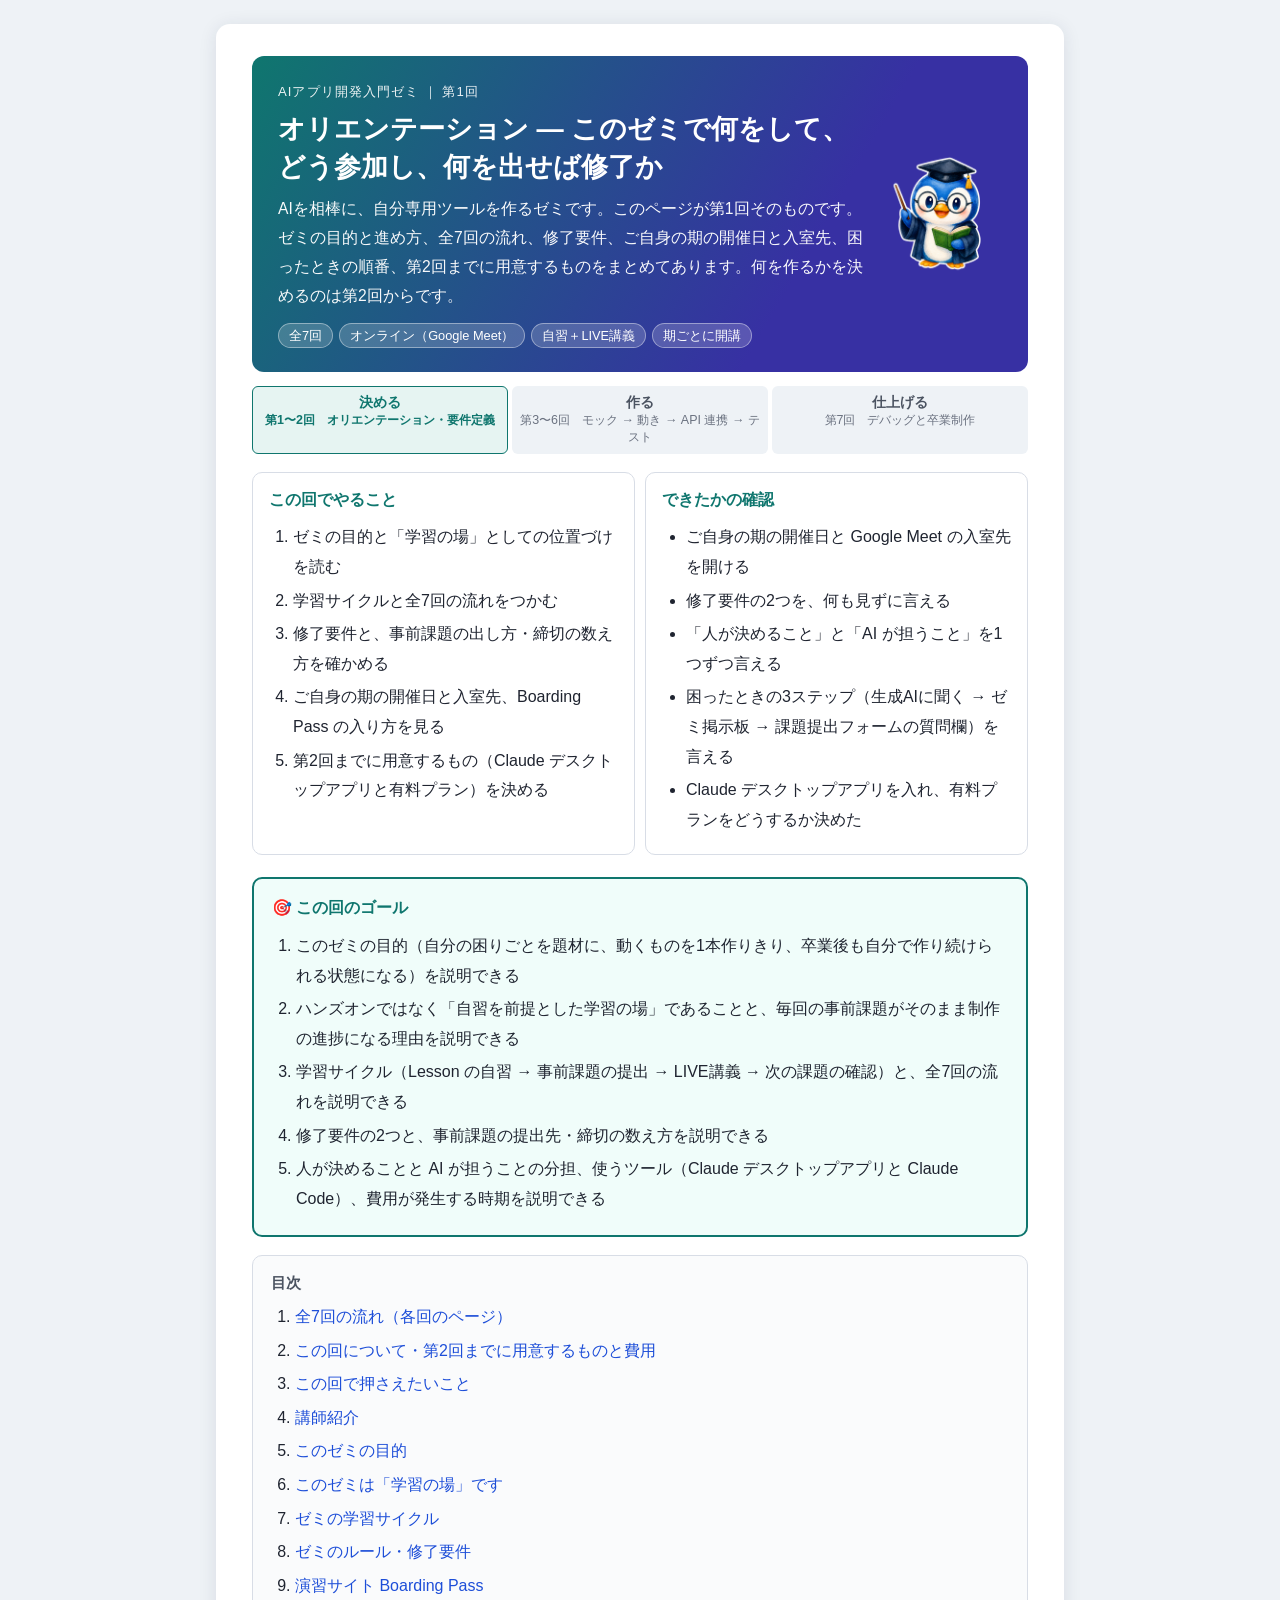
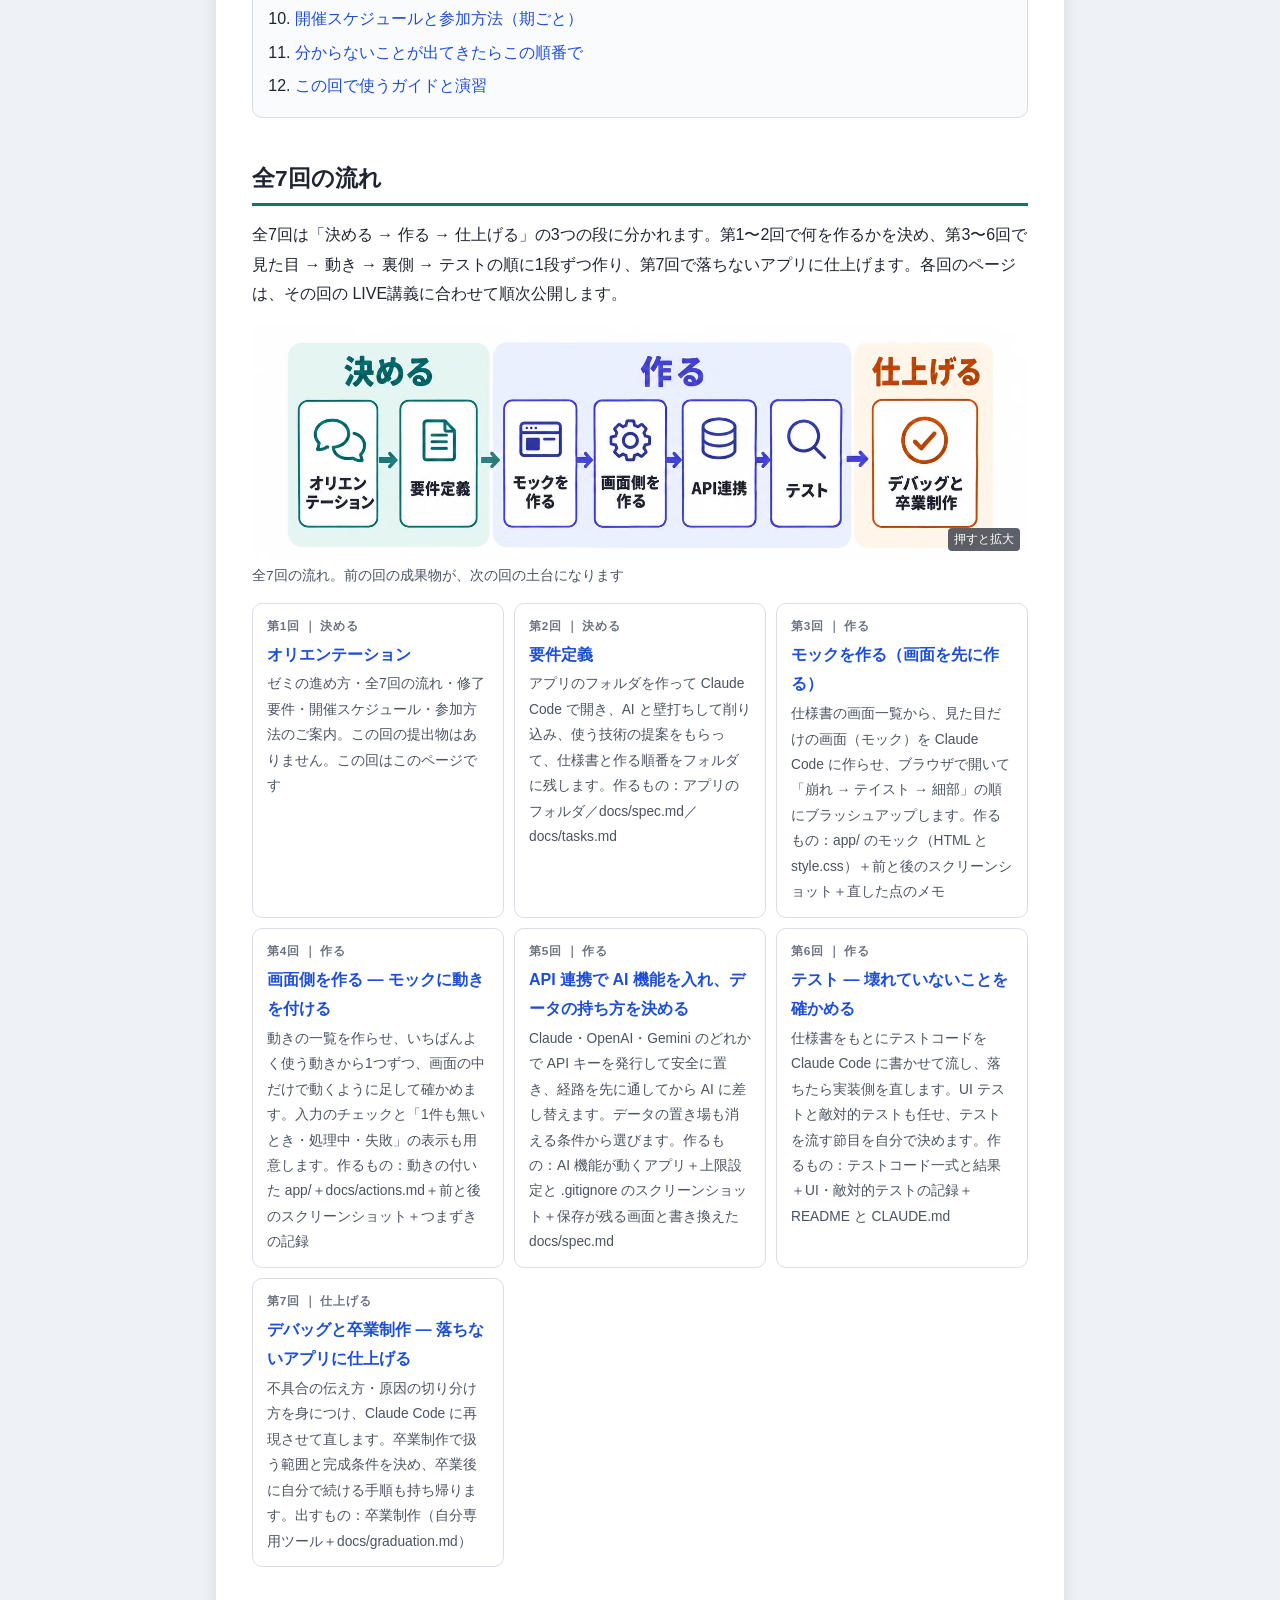
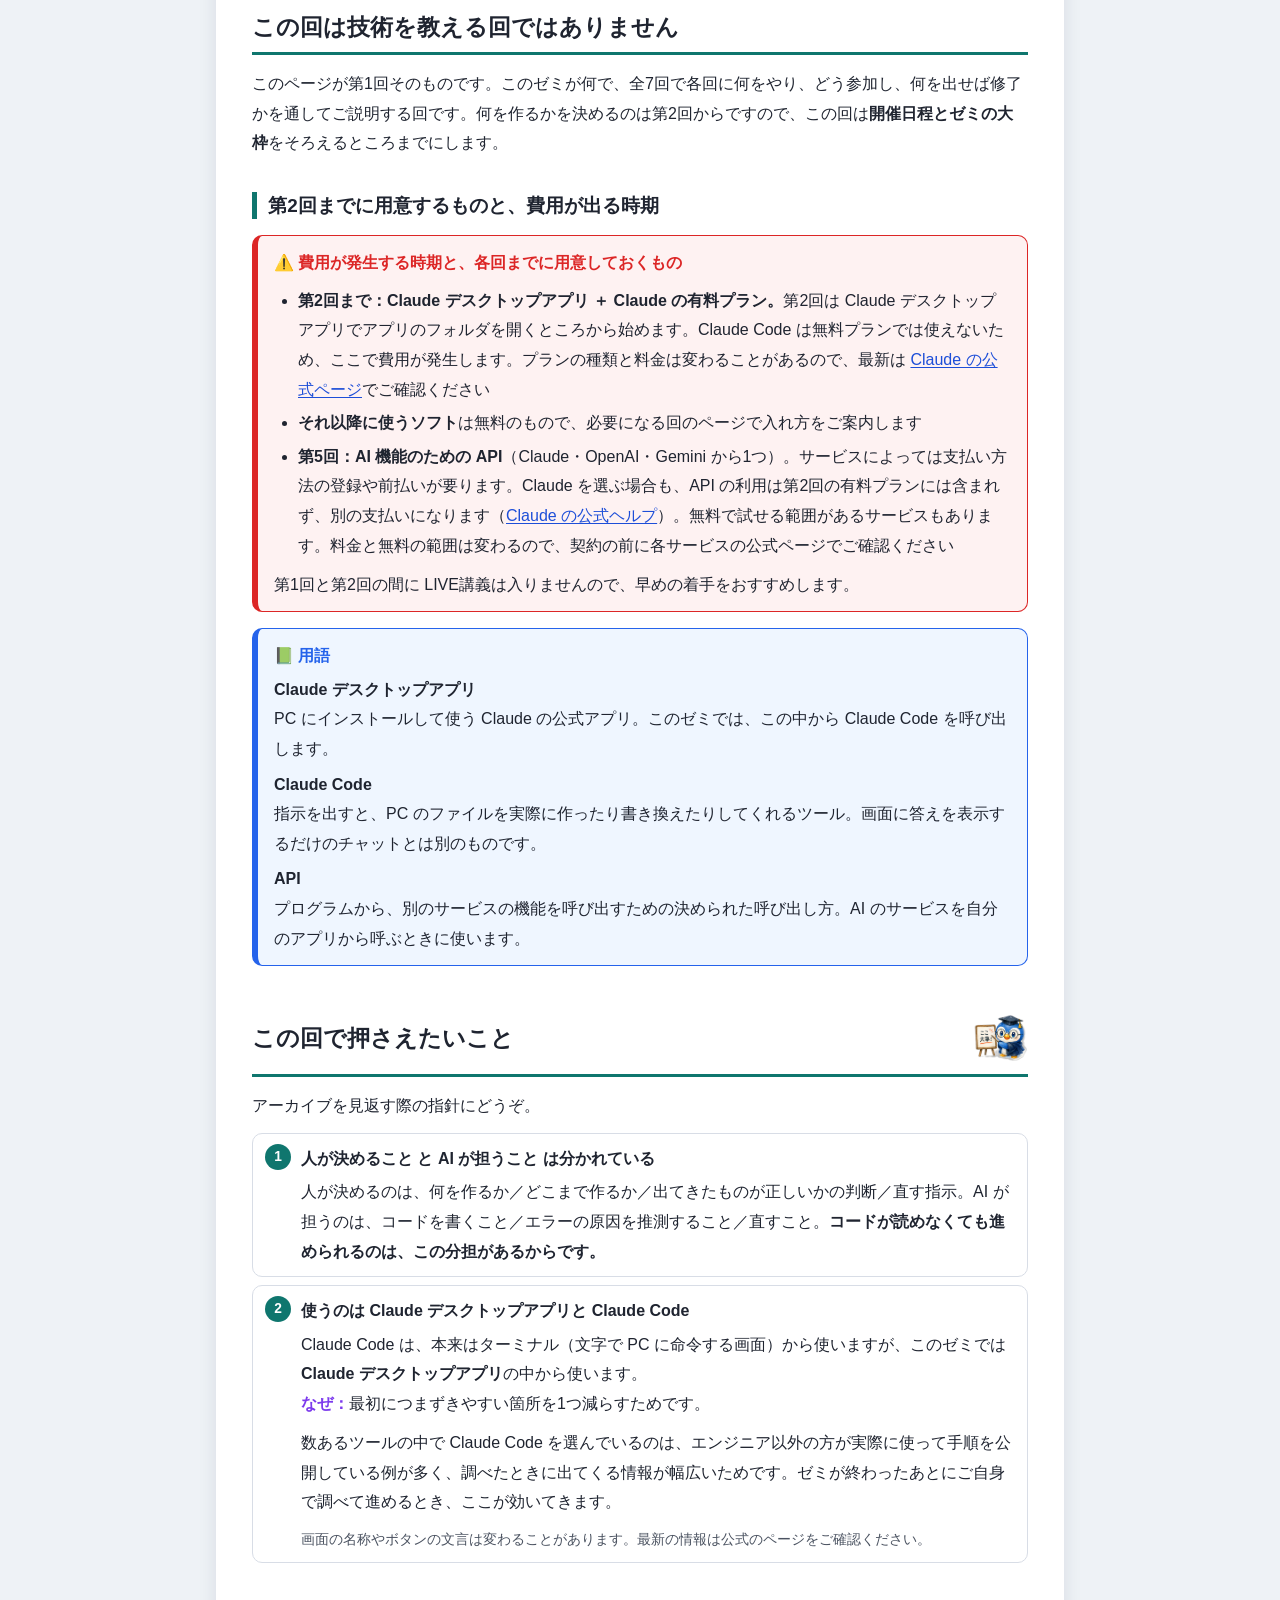
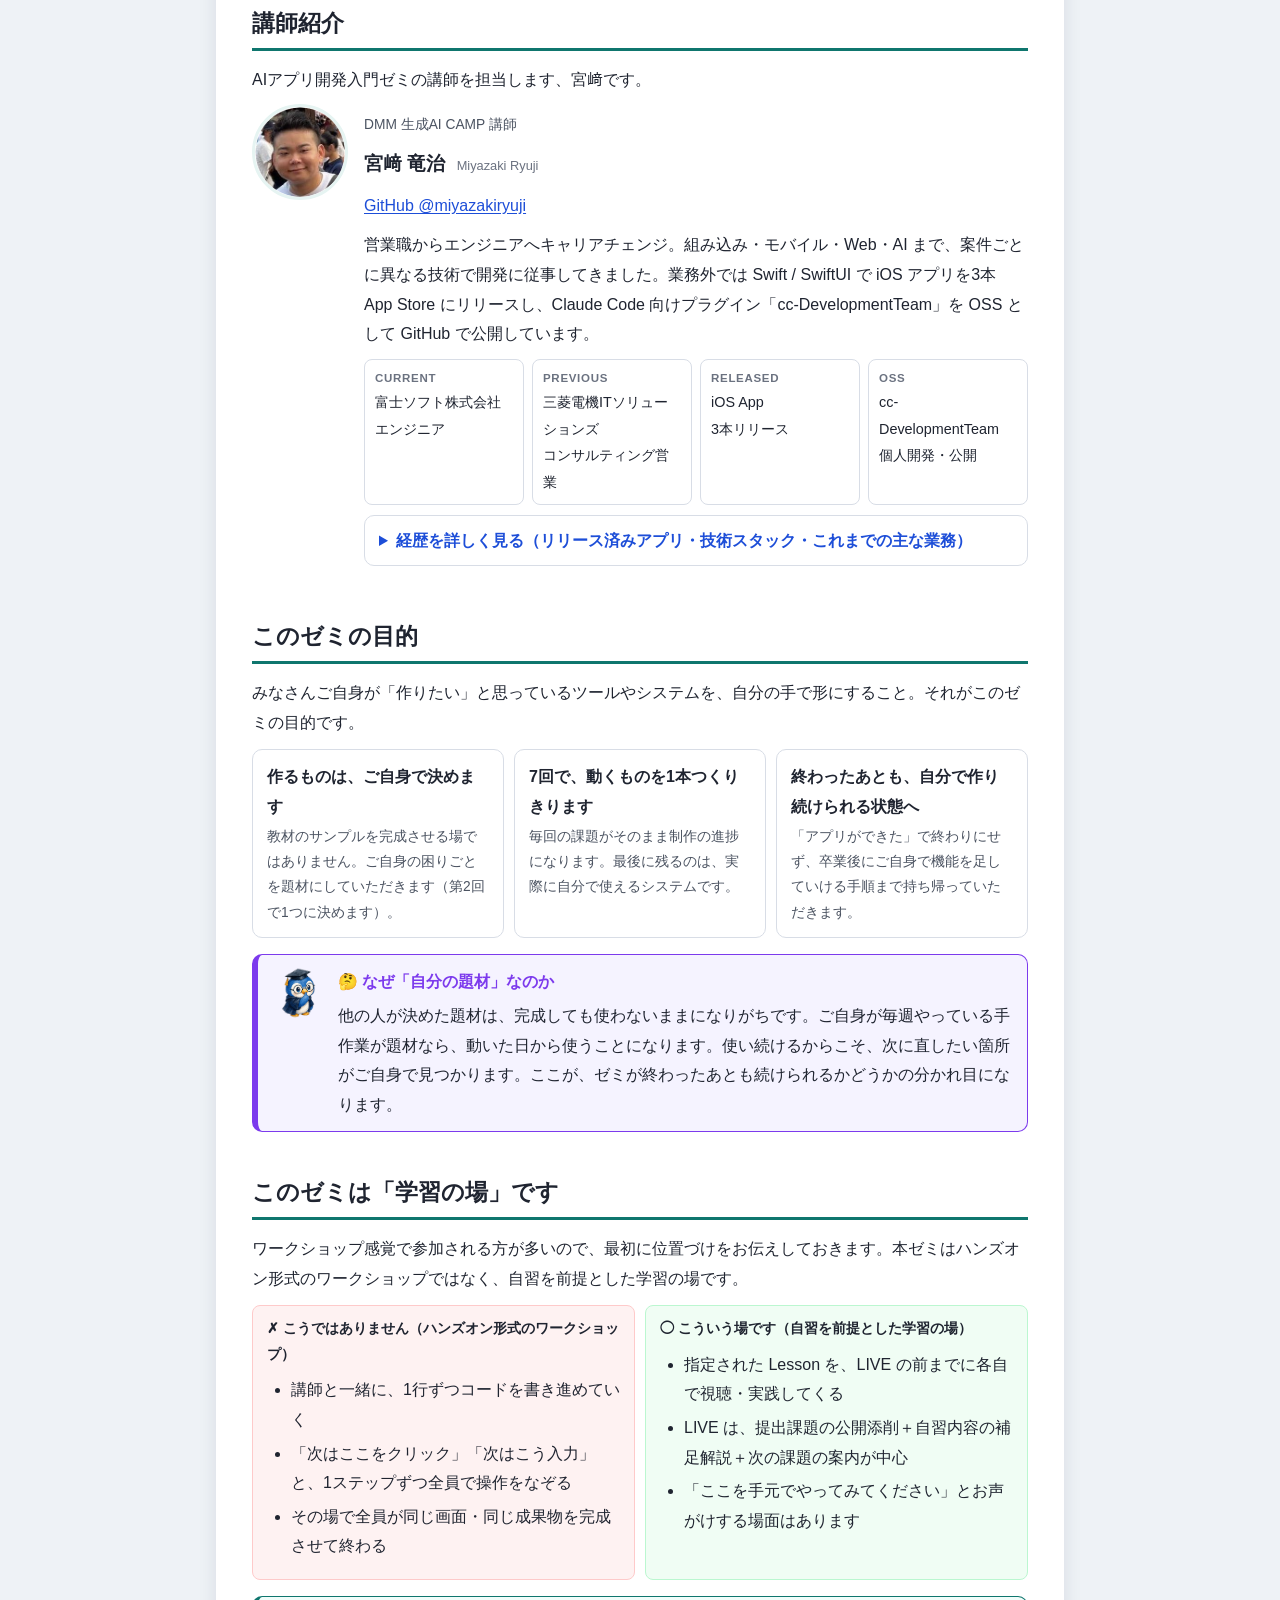
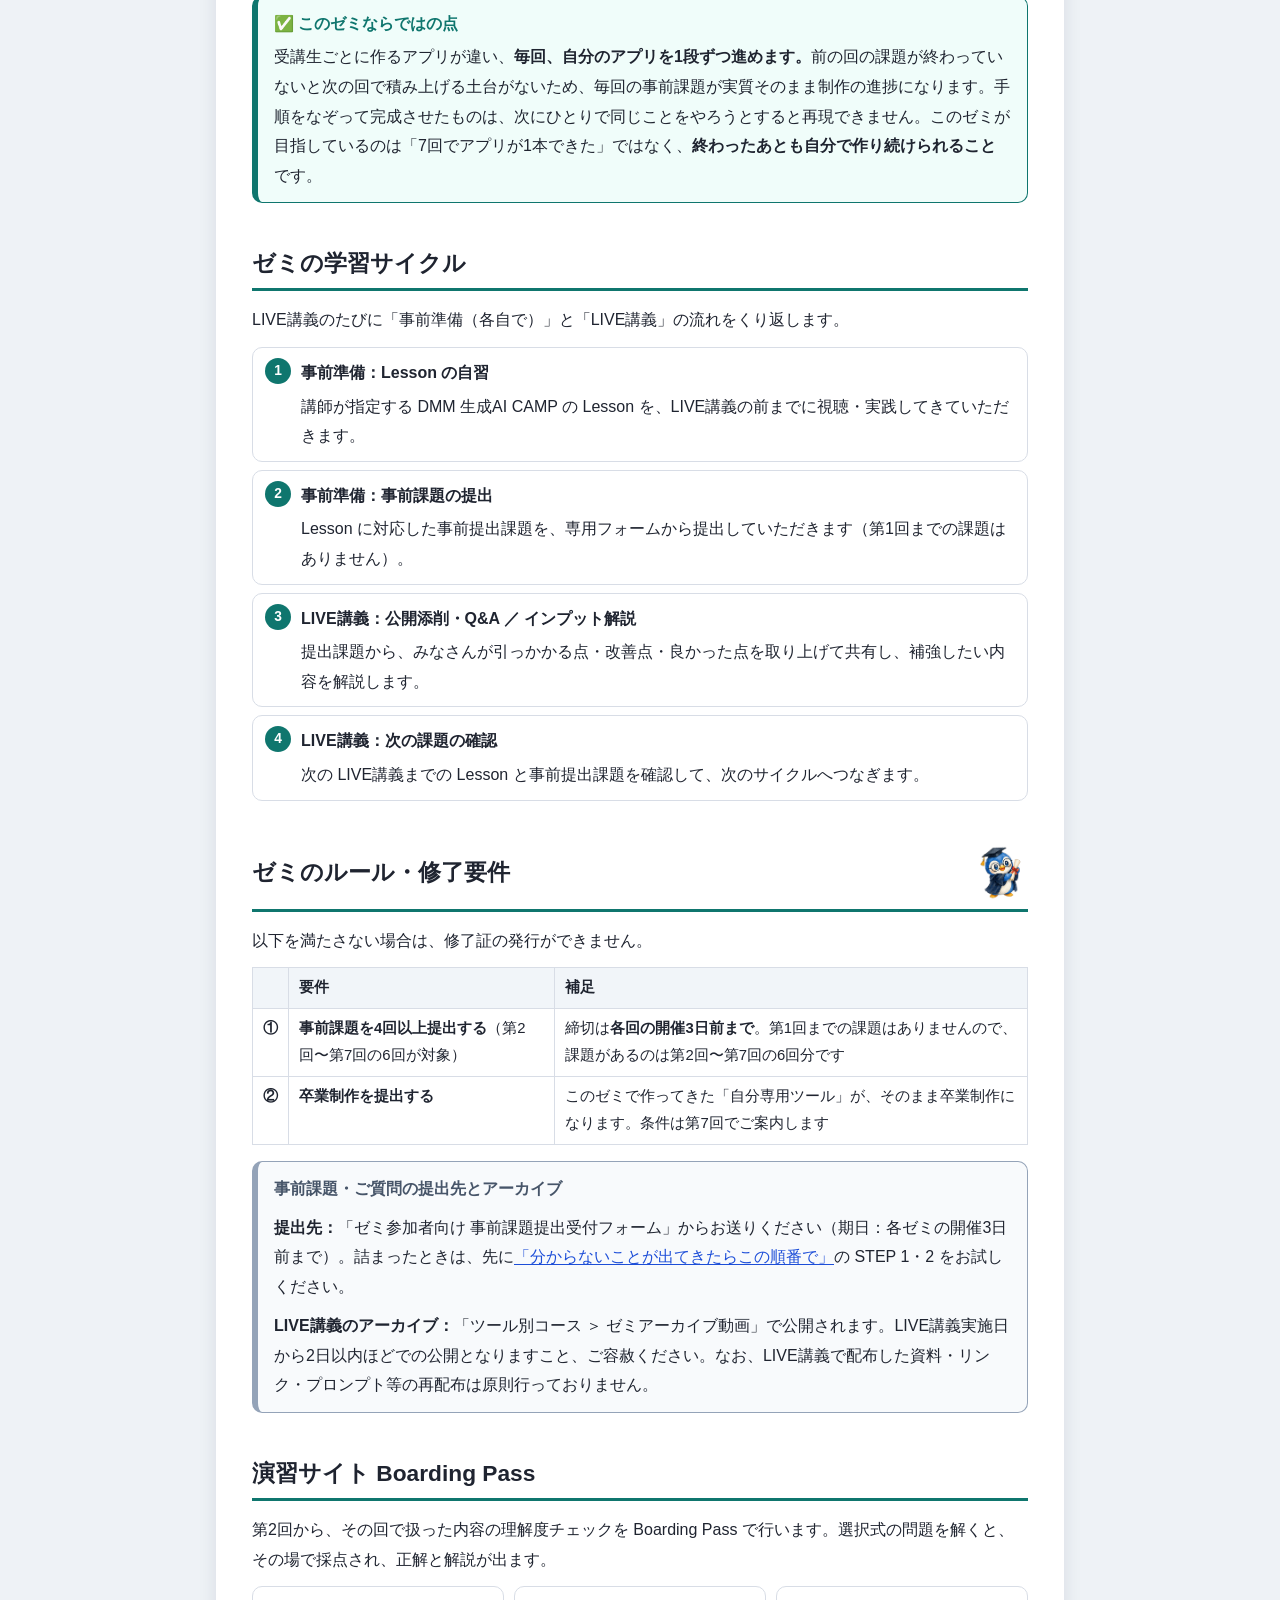
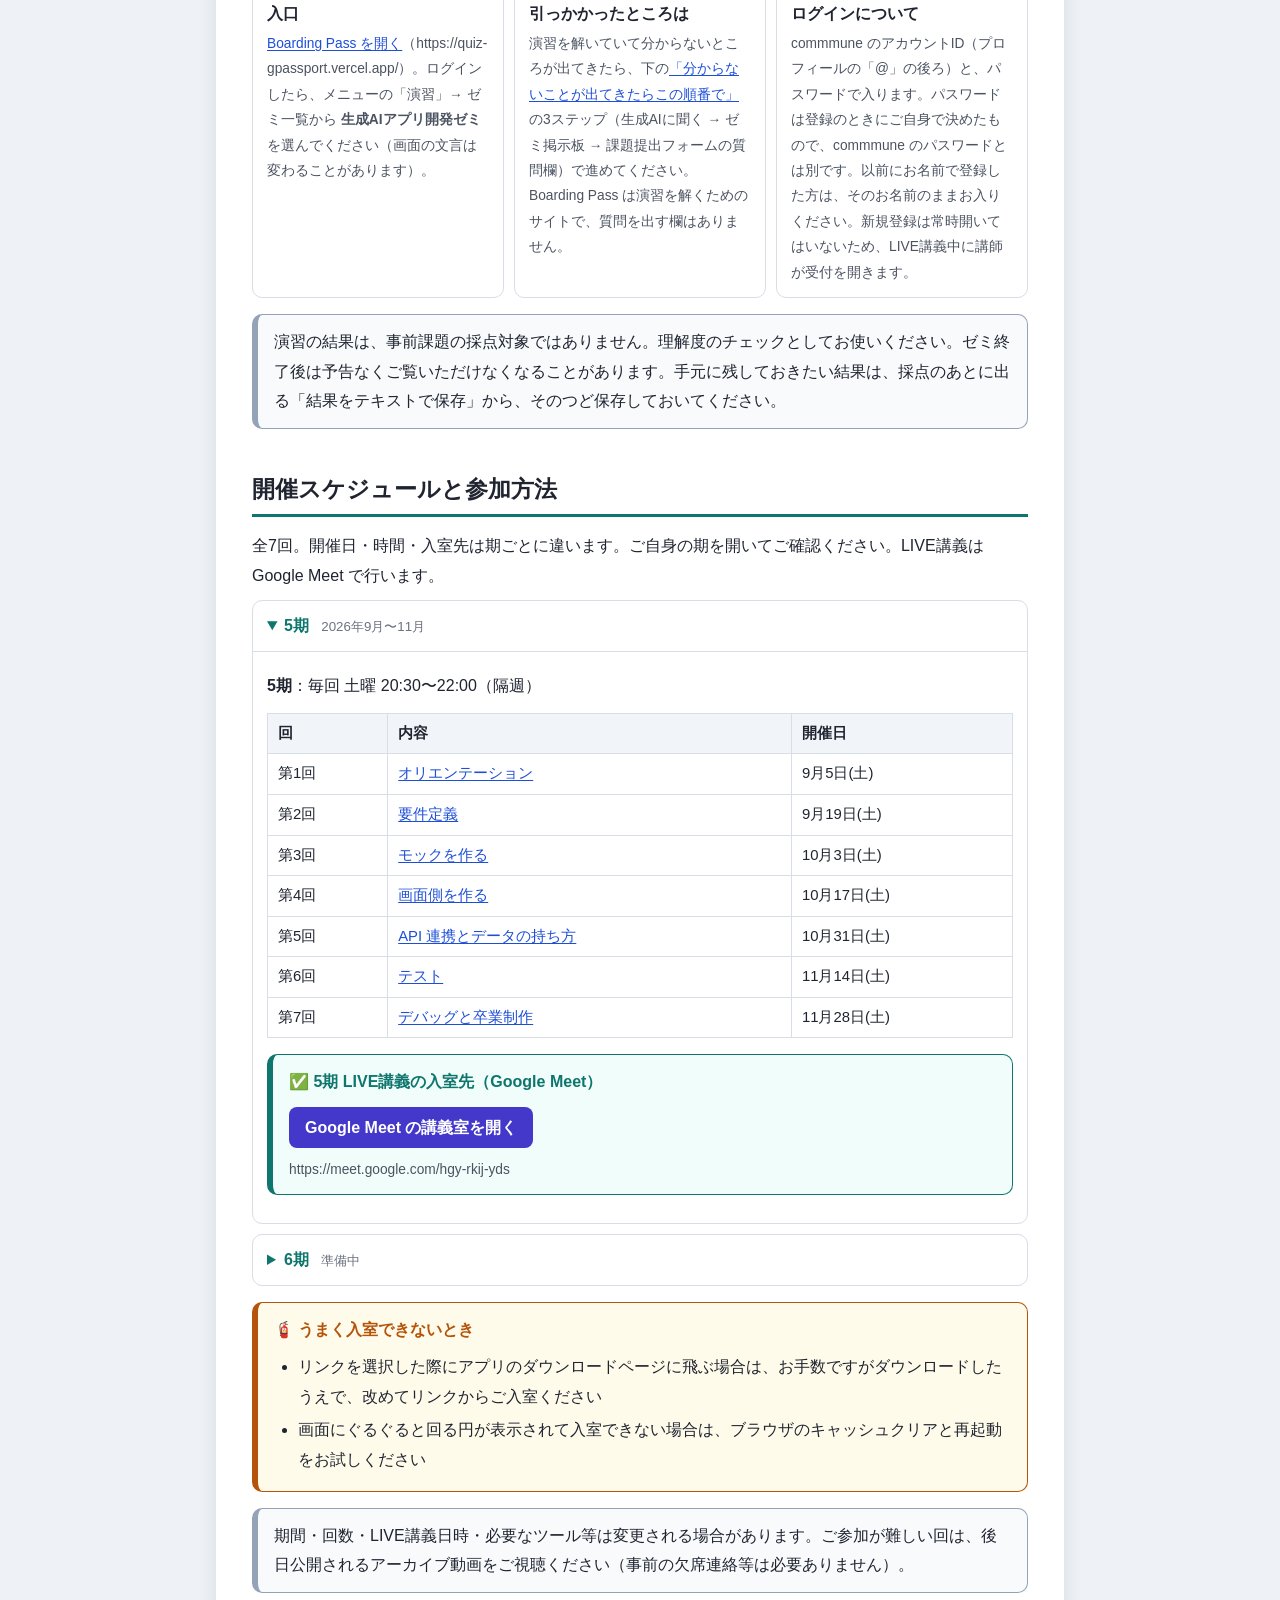
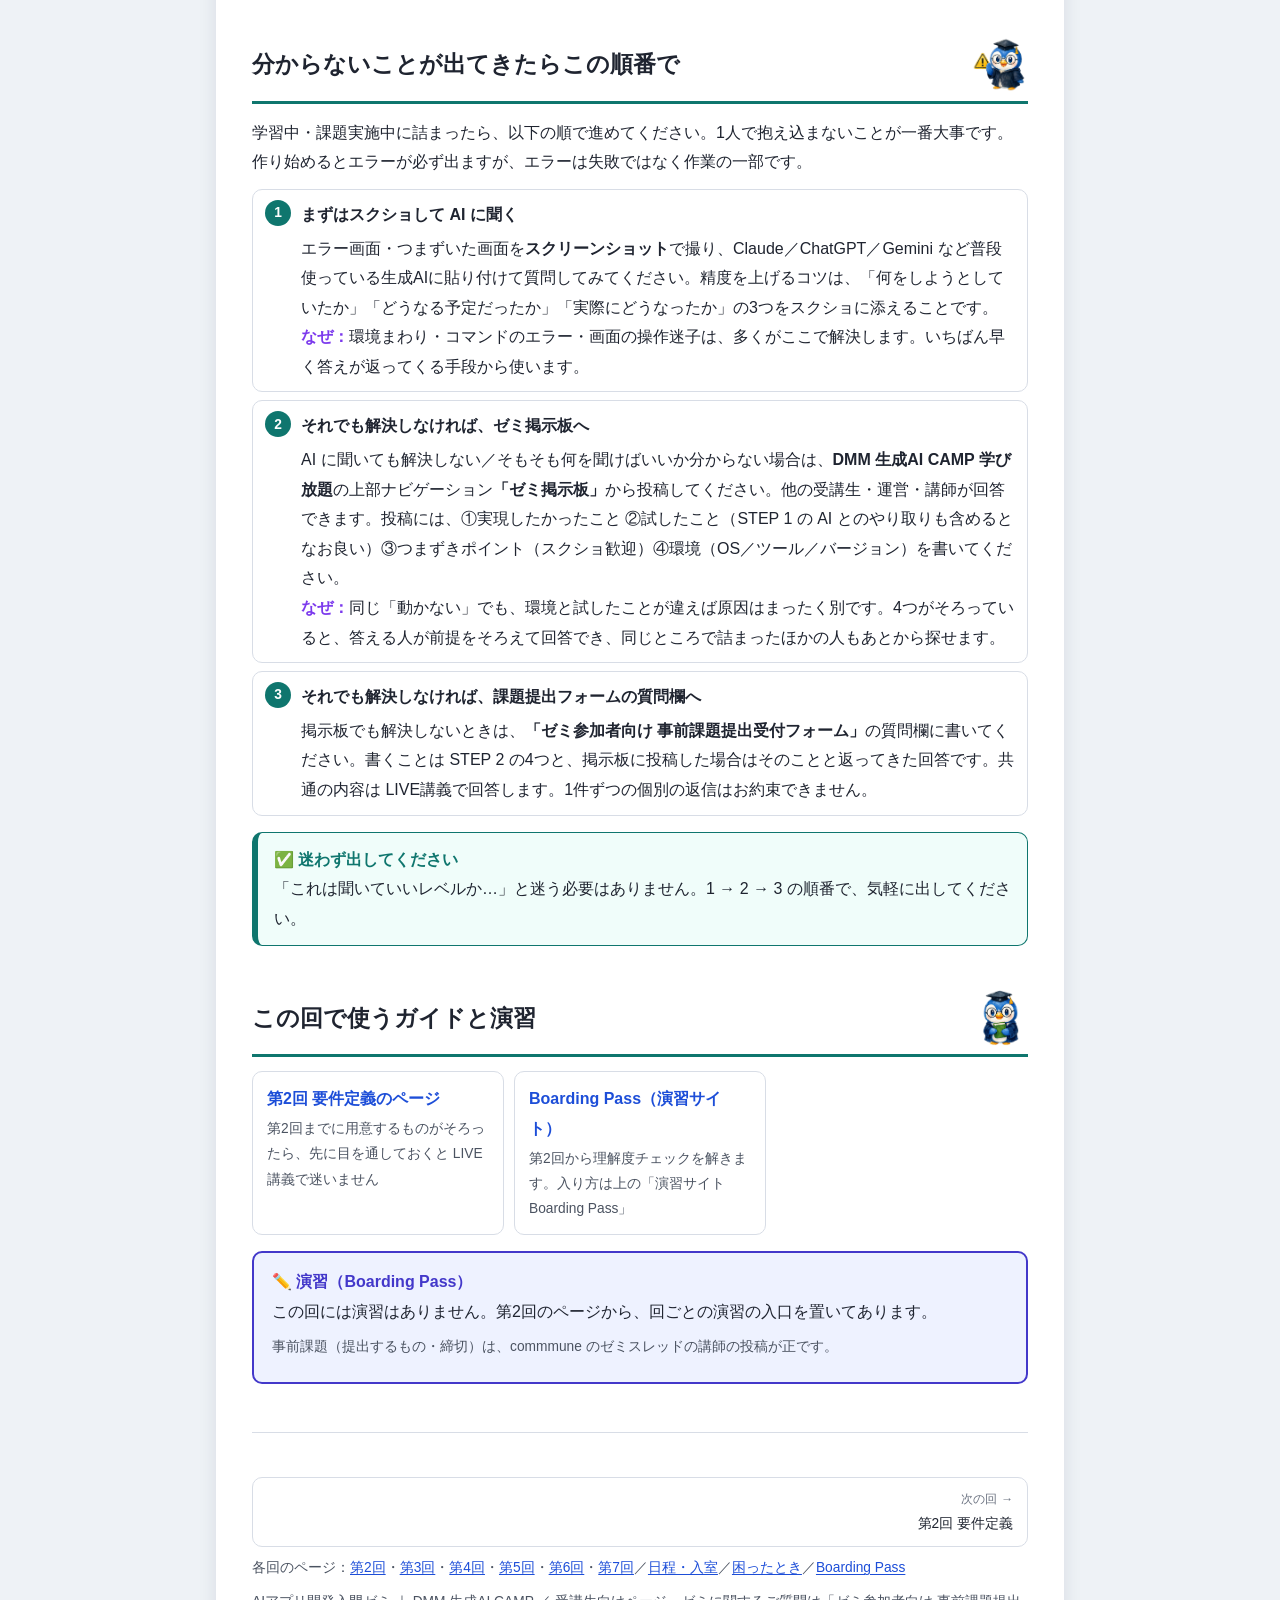
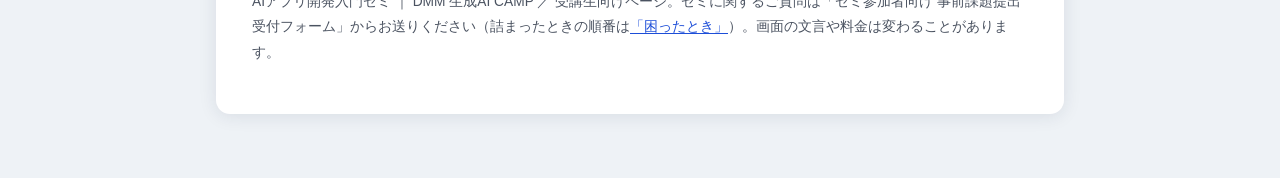
==== commit 04f06f68: "全7回を ClaudeCode マスターゼミ「各回の資料」の型（lesson.css）に載せ替え、第7回のページを新設した（作業：Claude Code。目的：講師の決定「Boarding Pass " ====
--- a/index.html
+++ b/index.html
@@ -2,614 +2,342 @@
 <html lang="ja">
 <head>
 <meta charset="UTF-8">
-<meta name="viewport" content="width=device-width, initial-scale=1.0">
+<meta name="viewport" content="width=device-width, initial-scale=1">
 <title>AIアプリ開発入門ゼミ ｜ 第1回 オリエンテーション</title>
 <meta name="description" content="AIアプリ開発入門ゼミの受講生向けページ。第1回オリエンテーションはこのページです。ゼミの進め方・全7回の流れ・修了要件・開催スケジュール・参加方法をまとめています。">
-<link rel="stylesheet" href="assets/site.css">
-<script>document.documentElement.classList.add("js");
-/* site.js が動かなかったとき（回線断・拡張機能など）は隠したままにしない */
-setTimeout(function(){var r=document.documentElement;if(!r.classList.contains("is-ready")){r.classList.remove("js");}},2500);</script>
+<link rel="stylesheet" href="assets/lesson.css">
 <script src="assets/site.js" defer></script>
 </head>
 <body>
-
-<a class="skip-link" href="#main">本文へスキップ</a>
-
-<header class="site-header">
-  <div class="site-header__inner">
-    <span class="site-header__name">AIアプリ開発入門ゼミ</span>
-    <nav class="site-header__nav" aria-label="ページ内の見出し">
-      <a href="#contents">押さえたいこと</a>
-      <a href="#instructor">講師紹介</a>
-      <a href="#purpose">ゼミの目的</a>
-      <a href="#character">学習の場</a>
-      <a href="#cycle">学習サイクル</a>
-      <a href="#lessons">全7回の流れ</a>
-      <a href="#rules">修了要件</a>
-      <a href="#boardingpass">Boarding Pass</a>
-      <a href="#schedule">日程・入室</a>
-      <a href="#stuck">困ったとき</a>
-    </nav>
-  </div>
+<div class="page">
+<main class="sheet">
+
+<header class="hero">
+  <div class="hero-text">
+    <div class="kicker">AIアプリ開発入門ゼミ ｜ 第1回</div>
+    <h1>オリエンテーション ― このゼミで何をして、どう参加し、何を出せば修了か</h1>
+    <p class="lead">AIを相棒に、自分専用ツールを作るゼミです。このページが第1回そのものです。ゼミの目的と進め方、全7回の流れ、修了要件、ご自身の期の開催日と入室先、困ったときの順番、第2回までに用意するものをまとめてあります。何を作るかを決めるのは第2回からです。</p>
+    <div class="chips"><span class="chip">全7回</span><span class="chip">オンライン（Google Meet）</span><span class="chip">自習＋LIVE講義</span><span class="chip">期ごとに開講</span></div>
+  </div>
+  <img class="penguin" src="assets/penguins/penguin_teaching.png" alt="">
 </header>
 
-<main id="main">
-
-<!-- ヒーロー -->
-<section class="hero">
-  <div class="hero__inner">
-    <div>
-      <p class="hero__kicker">DMM 生成AI CAMP ／ ゼミ</p>
-      <h1 class="hero__title">AIアプリ<em>開発入門</em>ゼミ</h1>
-      <p class="hero__sub">～ AIを相棒に、<span style="display:inline-block">自分専用ツールを作ろう ～</span></p>
-      <ul class="hero__facts">
-        <li>全7回</li>
-        <li>オンライン（Google Meet）</li>
-        <li>自習＋LIVE講義</li>
-        <li>期ごとに開講（日程は下の表）</li>
-      </ul>
+<ol class="course-band band-3" aria-label="ゼミの中の位置">
+  <li class="is-here"><b>決める</b>第1〜2回　オリエンテーション・要件定義</li>
+  <li><b>作る</b>第3〜6回　モック → 動き → API 連携 → テスト</li>
+  <li><b>仕上げる</b>第7回　デバッグと卒業制作</li>
+</ol>
+
+<div class="howto">
+  <div><span class="howto-title">この回でやること</span><ol>
+    <li>ゼミの目的と「学習の場」としての位置づけを読む</li>
+    <li>学習サイクルと全7回の流れをつかむ</li>
+    <li>修了要件と、事前課題の出し方・締切の数え方を確かめる</li>
+    <li>ご自身の期の開催日と入室先、Boarding Pass の入り方を見る</li>
+    <li>第2回までに用意するもの（Claude デスクトップアプリと有料プラン）を決める</li>
+  </ol></div>
+  <div><span class="howto-title">できたかの確認</span><ul>
+    <li>ご自身の期の開催日と Google Meet の入室先を開ける</li>
+    <li>修了要件の2つを、何も見ずに言える</li>
+    <li>「人が決めること」と「AI が担うこと」を1つずつ言える</li>
+    <li>困ったときの3ステップ（生成AIに聞く → ゼミ掲示板 → 課題提出フォームの質問欄）を言える</li>
+    <li>Claude デスクトップアプリを入れ、有料プランをどうするか決めた</li>
+  </ul></div>
+</div>
+
+<div class="goal">
+  <span class="goal-title">🎯 この回のゴール</span>
+  <ol>
+    <li>このゼミの目的（自分の困りごとを題材に、動くものを1本作りきり、卒業後も自分で作り続けられる状態になる）を説明できる</li>
+    <li>ハンズオンではなく「自習を前提とした学習の場」であることと、毎回の事前課題がそのまま制作の進捗になる理由を説明できる</li>
+    <li>学習サイクル（Lesson の自習 → 事前課題の提出 → LIVE講義 → 次の課題の確認）と、全7回の流れを説明できる</li>
+    <li>修了要件の2つと、事前課題の提出先・締切の数え方を説明できる</li>
+    <li>人が決めることと AI が担うことの分担、使うツール（Claude デスクトップアプリと Claude Code）、費用が発生する時期を説明できる</li>
+  </ol>
+</div>
+
+<nav class="toc" aria-label="目次">
+  <span class="toc-title">目次</span>
+  <ol>
+    <li><a href="#lessons">全7回の流れ（各回のページ）</a></li>
+    <li><a href="#about">この回について・第2回までに用意するものと費用</a></li>
+    <li><a href="#contents">この回で押さえたいこと</a></li>
+    <li><a href="#instructor">講師紹介</a></li>
+    <li><a href="#purpose">このゼミの目的</a></li>
+    <li><a href="#character">このゼミは「学習の場」です</a></li>
+    <li><a href="#cycle">ゼミの学習サイクル</a></li>
+    <li><a href="#rules">ゼミのルール・修了要件</a></li>
+    <li><a href="#boardingpass">演習サイト Boarding Pass</a></li>
+    <li><a href="#schedule">開催スケジュールと参加方法（期ごと）</a></li>
+    <li><a href="#stuck">分からないことが出てきたらこの順番で</a></li>
+    <li><a href="#guides">この回で使うガイドと演習</a></li>
+  </ol>
+</nav>
+
+<!-- ============================================================ 全7回の流れ -->
+<section class="part" id="lessons">
+  <div class="part-head"><h2>全7回の流れ</h2></div>
+  <p>全7回は「決める → 作る → 仕上げる」の3つの段に分かれます。第1〜2回で何を作るかを決め、第3〜6回で見た目 → 動き → 裏側 → テストの順に1段ずつ作り、第7回で落ちないアプリに仕上げます。各回のページは、その回の LIVE講義に合わせて順次公開します。</p>
+  <figure class="fig">
+    <a class="zoom" href="assets/figs/l01_course.webp"><img src="assets/figs/l01_course.webp" alt="左から右へ3つの帯。決める（オリエンテーション → 要件定義）、作る（モックを作る → 画面側を作る → API連携 → テスト）、仕上げる（デバッグと卒業制作）。7つの回が矢印で順につながっている" width="1536" height="464"></a>
+    <figcaption>全7回の流れ。前の回の成果物が、次の回の土台になります</figcaption>
+  </figure>
+  <div class="cards">
+    <a class="card" href="#about"><span class="card-no">第1回 ｜ 決める</span><span class="card-title">オリエンテーション</span><span class="card-desc">ゼミの進め方・全7回の流れ・修了要件・開催スケジュール・参加方法のご案内。この回の提出物はありません。この回はこのページです</span></a>
+    <a class="card" href="lessons/lesson02/"><span class="card-no">第2回 ｜ 決める</span><span class="card-title">要件定義</span><span class="card-desc">アプリのフォルダを作って Claude Code で開き、AI と壁打ちして削り込み、使う技術の提案をもらって、仕様書と作る順番をフォルダに残します。作るもの：アプリのフォルダ／docs/spec.md／docs/tasks.md</span></a>
+    <a class="card" href="lessons/lesson03/"><span class="card-no">第3回 ｜ 作る</span><span class="card-title">モックを作る（画面を先に作る）</span><span class="card-desc">仕様書の画面一覧から、見た目だけの画面（モック）を Claude Code に作らせ、ブラウザで開いて「崩れ → テイスト → 細部」の順にブラッシュアップします。作るもの：app/ のモック（HTML と style.css）＋前と後のスクリーンショット＋直した点のメモ</span></a>
+    <a class="card" href="lessons/lesson04/"><span class="card-no">第4回 ｜ 作る</span><span class="card-title">画面側を作る ― モックに動きを付ける</span><span class="card-desc">動きの一覧を作らせ、いちばんよく使う動きから1つずつ、画面の中だけで動くように足して確かめます。入力のチェックと「1件も無いとき・処理中・失敗」の表示も用意します。作るもの：動きの付いた app/＋docs/actions.md＋前と後のスクリーンショット＋つまずきの記録</span></a>
+    <a class="card" href="lessons/lesson05/"><span class="card-no">第5回 ｜ 作る</span><span class="card-title">API 連携で AI 機能を入れ、データの持ち方を決める</span><span class="card-desc">Claude・OpenAI・Gemini のどれかで API キーを発行して安全に置き、経路を先に通してから AI に差し替えます。データの置き場も消える条件から選びます。作るもの：AI 機能が動くアプリ＋上限設定と .gitignore のスクリーンショット＋保存が残る画面と書き換えた docs/spec.md</span></a>
+    <a class="card" href="lessons/lesson06/"><span class="card-no">第6回 ｜ 作る</span><span class="card-title">テスト ― 壊れていないことを確かめる</span><span class="card-desc">仕様書をもとにテストコードを Claude Code に書かせて流し、落ちたら実装側を直します。UI テストと敵対的テストも任せ、テストを流す節目を自分で決めます。作るもの：テストコード一式と結果＋UI・敵対的テストの記録＋README と CLAUDE.md</span></a>
+    <a class="card" href="lessons/lesson07/"><span class="card-no">第7回 ｜ 仕上げる</span><span class="card-title">デバッグと卒業制作 ― 落ちないアプリに仕上げる</span><span class="card-desc">不具合の伝え方・原因の切り分け方を身につけ、Claude Code に再現させて直します。卒業制作で扱う範囲と完成条件を決め、卒業後に自分で続ける手順も持ち帰ります。出すもの：卒業制作（自分専用ツール＋docs/graduation.md）</span></a>
+  </div>
+</section>
+
+<!-- ============================================================ この回について -->
+<section class="part" id="about">
+  <div class="part-head"><h2>この回は技術を教える回ではありません</h2></div>
+  <p>このページが第1回そのものです。このゼミが何で、全7回で各回に何をやり、どう参加し、何を出せば修了かを通してご説明する回です。何を作るかを決めるのは第2回からですので、この回は<strong>開催日程とゼミの大枠</strong>をそろえるところまでにします。</p>
+
+  <h3>第2回までに用意するものと、費用が出る時期</h3>
+  <div class="box box-warn"><span class="box-title">⚠️ 費用が発生する時期と、各回までに用意しておくもの</span>
+    <ul>
+      <li><strong>第2回まで：Claude デスクトップアプリ ＋ Claude の有料プラン。</strong>第2回は Claude デスクトップアプリでアプリのフォルダを開くところから始めます。Claude Code は無料プランでは使えないため、ここで費用が発生します。プランの種類と料金は変わることがあるので、最新は <a href="https://claude.com/pricing" target="_blank" rel="noopener">Claude の公式ページ</a>でご確認ください</li>
+      <li><strong>それ以降に使うソフト</strong>は無料のもので、必要になる回のページで入れ方をご案内します</li>
+      <li><strong>第5回：AI 機能のための API</strong>（Claude・OpenAI・Gemini から1つ）。サービスによっては支払い方法の登録や前払いが要ります。Claude を選ぶ場合も、API の利用は第2回の有料プランには含まれず、別の支払いになります（<a href="https://support.claude.com/en/articles/9876003" target="_blank" rel="noopener">Claude の公式ヘルプ</a>）。無料で試せる範囲があるサービスもあります。料金と無料の範囲は変わるので、契約の前に各サービスの公式ページでご確認ください</li>
+    </ul>
+    <p>第1回と第2回の間に LIVE講義は入りませんので、早めの着手をおすすめします。</p>
+  </div>
+  <div class="box box-term"><span class="box-title">📗 用語</span>
+    <dl>
+      <dt>Claude デスクトップアプリ</dt><dd>PC にインストールして使う Claude の公式アプリ。このゼミでは、この中から Claude Code を呼び出します。</dd>
+      <dt>Claude Code</dt><dd>指示を出すと、PC のファイルを実際に作ったり書き換えたりしてくれるツール。画面に答えを表示するだけのチャットとは別のものです。</dd>
+      <dt>API</dt><dd>プログラムから、別のサービスの機能を呼び出すための決められた呼び出し方。AI のサービスを自分のアプリから呼ぶときに使います。</dd>
+    </dl>
+  </div>
+</section>
+
+<!-- ============================================================ 押さえたいこと -->
+<section class="part" id="contents">
+  <div class="part-head"><h2>この回で押さえたいこと</h2><img class="penguin" src="assets/penguins/penguin_koko_daiji_board.png" alt=""></div>
+  <p>アーカイブを見返す際の指針にどうぞ。</p>
+  <ol class="steps">
+    <li><p class="step-title">人が決めること と AI が担うこと は分かれている</p>
+      <p>人が決めるのは、何を作るか／どこまで作るか／出てきたものが正しいかの判断／直す指示。AI が担うのは、コードを書くこと／エラーの原因を推測すること／直すこと。<strong>コードが読めなくても進められるのは、この分担があるからです。</strong></p></li>
+    <li><p class="step-title">使うのは Claude デスクトップアプリと Claude Code</p>
+      <p>Claude Code は、本来はターミナル（文字で PC に命令する画面）から使いますが、このゼミでは <strong>Claude デスクトップアプリ</strong>の中から使います。
+      <br><span class="why">なぜ：</span>最初につまずきやすい箇所を1つ減らすためです。</p>
+      <p>数あるツールの中で Claude Code を選んでいるのは、エンジニア以外の方が実際に使って手順を公開している例が多く、調べたときに出てくる情報が幅広いためです。ゼミが終わったあとにご自身で調べて進めるとき、ここが効いてきます。</p>
+      <p class="smallnote">画面の名称やボタンの文言は変わることがあります。最新の情報は公式のページをご確認ください。</p></li>
+  </ol>
+</section>
+
+<!-- ============================================================ 講師紹介 -->
+<section class="part" id="instructor">
+  <div class="part-head"><h2>講師紹介</h2></div>
+  <p>AIアプリ開発入門ゼミの講師を担当します、宮﨑です。</p>
+  <div class="instructor">
+    <img class="face" src="assets/images/face_icon.png" alt="講師 宮﨑 竜治" width="193" height="193">
+    <div class="instructor-body">
+      <p class="smallnote">DMM 生成AI CAMP 講師</p>
+      <p class="instructor-name">宮﨑 竜治 <small>Miyazaki Ryuji</small></p>
+      <p><a href="https://github.com/miyazakiryuji" target="_blank" rel="noopener">GitHub @miyazakiryuji</a></p>
+      <p>営業職からエンジニアへキャリアチェンジ。組み込み・モバイル・Web・AI まで、案件ごとに異なる技術で開発に従事してきました。業務外では Swift / SwiftUI で iOS アプリを3本 App Store にリリースし、Claude Code 向けプラグイン「cc-DevelopmentTeam」を OSS として GitHub で公開しています。</p>
+      <div class="facts">
+        <div><b>CURRENT</b>富士ソフト株式会社<br>エンジニア</div>
+        <div><b>PREVIOUS</b>三菱電機ITソリューションズ<br>コンサルティング営業</div>
+        <div><b>RELEASED</b>iOS App<br>3本リリース</div>
+        <div><b>OSS</b>cc-DevelopmentTeam<br>個人開発・公開</div>
+      </div>
+      <details class="more">
+        <summary>経歴を詳しく見る（リリース済みアプリ・技術スタック・これまでの主な業務）</summary>
+        <div class="more-body">
+          <h4>リリース済みアプリ</h4>
+          <div class="table-wrap"><table>
+            <thead><tr><th>アプリ</th><th>内容</th><th>公開先</th></tr></thead>
+            <tbody>
+              <tr><td><strong>PetTrack</strong></td><td>ペット管理アプリ。Swift / SwiftUI、Firebase Authentication / Cloud Firestore、MVVM 設計。</td><td>App Store</td></tr>
+              <tr><td><strong>ScanGuard</strong></td><td>スキャン・セキュリティアプリ。</td><td>App Store</td></tr>
+              <tr><td><strong>－AIカメと遊ぶ－水平思考ゲーム</strong></td><td>ChatGPT API を活用した AI アプリ。</td><td>App Store</td></tr>
+            </tbody>
+          </table></div>
+          <h4>主な技術スタック</h4>
+          <p>Swift / SwiftUI（2年以上）・Dart / Flutter（1年以上）・C++ / Arduino（約半年）・Go / Echo（約半年）・Python（2年）・Java（約半年）・Claude Code・Dify</p>
+          <h4>これまでの主な業務</h4>
+          <div class="table-wrap"><table>
+            <thead><tr><th>時期</th><th>内容</th></tr></thead>
+            <tbody>
+              <tr><td class="nowrap">2022.09〜</td><td><strong>富士ソフト株式会社</strong>　組み込み／業務系エンジニア。ドライブレコーダー用ソフトウェアのテスト、Go / Echo での Web サイト開発、C++ / Arduino による電子タグ開発（要件定義・仕様書作成〜実装・テスト）、Flutter でのセルフレジシステム開発などに従事。</td></tr>
+              <tr><td class="nowrap">2025.07〜</td><td><strong>DMM Difyマスターコース メンター</strong>　受講生のメンター業務に従事。</td></tr>
+              <tr><td class="nowrap">2026.03〜</td><td><strong>DMM AI関連Workshop 担当</strong>　Dify メンター業務から Workshop 設計・開催へ移行。Claude Code をテーマにした Workshop も開催。</td></tr>
+              <tr><td class="nowrap">2026.04〜</td><td><strong>UNIT BASE株式会社 デジハク 専属メンター</strong>　AI スクール「デジハク」生成AI PRO コース受講生へのキャリアメンタリングを担当。</td></tr>
+              <tr><td class="nowrap">2026.05〜</td><td><strong>DMM ゼミ 講師</strong>　「ClaudeCodeマスターゼミ」「Difyマスターゼミ」の講師・登壇者として、毎週の定例講義による学習支援を担当。</td></tr>
+            </tbody>
+          </table></div>
+        </div>
+      </details>
     </div>
-    <div class="hero__mascot">
-      <img src="assets/penguins/penguin_teaching.png" alt="" width="500" height="500">
-    </div>
-  </div>
-</section>
-
-<div class="now">
-  <div class="now__inner">
-    <div>
-      <p class="now__label">この回</p>
-      <p class="now__title">第1回 オリエンテーション ― このページです</p>
-      <p class="now__meta"><a href="lessons/lesson02/">第2回 要件定義</a>・<a href="lessons/lesson03/">第3回 モックを作る</a>・<a href="lessons/lesson04/">第4回 画面側を作る</a>・<a href="lessons/lesson05/">第5回 API 連携とデータの持ち方</a>・<a href="lessons/lesson06/">第6回 テスト</a> のページも公開しています。ご自身の期の開催日と入室先は<a href="#schedule">「日程・入室」</a>でご確認ください</p>
-    </div>
-    <div class="now__actions">
-      <a class="btn btn--primary" href="#contents">この回で押さえたいこと</a>
-      <a class="btn btn--ghost" href="#lessons">各回のページを開く（全7回の流れ）</a>
-      <a class="btn btn--ghost" href="#schedule">開催日と入室先を見る</a>
-    </div>
-  </div>
-</div>
-
-<!-- この回について -->
-<section class="section" id="about">
-  <div class="section__inner">
-    <p class="section__kicker" lang="en">About</p>
-    <h2 class="section__title">この回は<em>技術を教える回ではありません</em></h2>
-    <p class="section__lead">
-      このページが第1回そのものです。このゼミが何で、全7回で各回に何をやり、どう参加し、何を出せば修了かを通してご説明する回です。
-      何を作るかを決めるのは第2回からですので、この回は<strong>開催日程とゼミの大枠</strong>をそろえるところまでにします。
-    </p>
-    <div class="note">
-      あわせて、<strong>費用が発生する時期と、各回までに用意しておくもの</strong>もこの回でお伝えします。
-      <ul class="prep">
-        <li><strong>第2回まで：Claude デスクトップアプリ ＋ Claude の有料プラン。</strong>第2回は Claude デスクトップアプリでアプリのフォルダを開くところから始めます。Claude Code は無料プランでは使えないため、ここで費用が発生します。プランの種類と料金は変わることがあるので、最新は <a href="https://claude.com/pricing" target="_blank" rel="noopener">Claude の公式ページ</a>でご確認ください</li>
-        <li><strong>それ以降に使うソフト</strong>は無料のもので、必要になる回のページで入れ方をご案内します</li>
-        <li><strong>第5回：AI 機能のための API</strong>（Claude・OpenAI・Gemini から1つ）。サービスによっては支払い方法の登録や前払いが要ります。Claude を選ぶ場合も、API の利用は第2回の有料プランには含まれず、別の支払いになります（<a href="https://support.claude.com/en/articles/9876003" target="_blank" rel="noopener">Claude の公式ヘルプ</a>）。無料で試せる範囲があるサービスもあります。料金と無料の範囲は変わるので、契約の前に各サービスの公式ページでご確認ください</li>
-      </ul>
-      第1回と第2回の間にLIVE講義は入りませんので、早めの着手をおすすめします。
-    </div>
-  </div>
-</section>
-
-<!-- この回で扱ったこと -->
-<section class="section section--soft" id="contents">
-  <div class="section__inner">
-    <p class="section__kicker" lang="en">Key Points</p>
-    <h2 class="section__title">この回で<em>押さえたいこと</em></h2>
-    <p class="section__lead">アーカイブを見返す際の指針にどうぞ。</p>
-
-    <ol class="steps">
-      <li>
-        <span class="steps__n">1</span>
-        <div>
-          <h3 class="steps__title">人が決めること と AIが担うこと は分かれている</h3>
-          <p class="steps__desc">
-            人が決めるのは、何を作るか／どこまで作るか／出てきたものが正しいかの判断／直す指示。
-            AIが担うのは、コードを書くこと／エラーの原因を推測すること／直すこと。
-            <strong>コードが読めなくても進められるのは、この分担があるからです。</strong>
-          </p>
-        </div>
-      </li>
-      <li>
-        <span class="steps__n">2</span>
-        <div>
-          <h3 class="steps__title">使うのは Claude デスクトップアプリと Claude Code</h3>
-          <p class="steps__desc">
-            <strong>Claude Code</strong>＝指示を出すと、PCのファイルを実際に作ったり書き換えたりしてくれるツールです。画面に答えを表示するだけのチャットとは別のものです。
-            本来はターミナル（文字でPCに命令する画面）から使いますが、このゼミでは <strong>Claude デスクトップアプリ</strong>の中から使います。最初につまずきやすい箇所を1つ減らすためです。<br>
-            数あるツールの中で Claude Code を選んでいるのは、エンジニア以外の方が実際に使って手順を公開している例が多く、
-            調べたときに出てくる情報が幅広いためです。ゼミが終わったあとにご自身で調べて進めるとき、ここが効いてきます。<br>
-            <em>※ 画面の名称やボタンの文言は変わることがあります。最新の情報は公式のページをご確認ください。</em>
-          </p>
-        </div>
-      </li>
-    </ol>
-  </div>
-</section>
-
-<!-- 講師紹介 -->
-<section class="section" id="instructor">
-  <div class="section__inner">
-    <p class="section__kicker" lang="en">Instructor</p>
-    <h2 class="section__title">講師<em>紹介</em></h2>
-    <p class="section__lead">AIアプリ開発入門ゼミの講師を担当します、宮﨑です。</p>
-
-    <div class="instructor">
-      <div class="instructor__avatar">
-        <div class="avatar__ring"></div>
-        <img class="avatar__photo" src="assets/images/face_icon.png" alt="講師 宮﨑 竜治" width="193" height="193">
-      </div>
-      <div class="instructor__body">
-        <p class="instructor__role">DMM 生成AI CAMP 講師</p>
-        <h3 class="instructor__name">宮﨑 竜治 <small>Miyazaki Ryuji</small></h3>
-        <div class="instructor__sns">
-          <a href="https://github.com/miyazakiryuji" target="_blank" rel="noopener">GitHub @miyazakiryuji ↗</a>
-        </div>
-
-        <p class="instructor__lead">
-          営業職からエンジニアへキャリアチェンジ。組み込み・モバイル・Web・AIまで、案件ごとに異なる技術で開発に従事してきました。
-          業務外では Swift / SwiftUI で iOS アプリを3本 App Store にリリースし、Claude Code 向けプラグイン「cc-DevelopmentTeam」を
-          OSS として GitHub で公開しています。
-        </p>
-
-        <div class="instructor__meta">
-          <div class="meta-card"><p class="meta-card__label">CURRENT</p><p class="meta-card__value">富士ソフト株式会社<br>エンジニア</p></div>
-          <div class="meta-card"><p class="meta-card__label">PREVIOUS</p><p class="meta-card__value">三菱電機ITソリューションズ<br>コンサルティング営業</p></div>
-          <div class="meta-card"><p class="meta-card__label">RELEASED</p><p class="meta-card__value">iOS App<br>3本リリース</p></div>
-          <div class="meta-card"><p class="meta-card__label">OSS</p><p class="meta-card__value">cc-DevelopmentTeam<br>個人開発・公開</p></div>
-        </div>
-
-        <details class="instructor__more">
-        <summary>経歴を詳しく見る（リリース済みアプリ・技術スタック・これまでの主な業務）</summary>
-        <h4 class="instructor__h4">リリース済みアプリ</h4>
-        <div class="apps">
-          <div class="app-card">
-            <p class="app-card__name">PetTrack</p>
-            <p class="app-card__desc">ペット管理アプリ。Swift / SwiftUI、Firebase Authentication / Cloud Firestore、MVVM 設計。</p>
-            <span class="app-card__store">公開先：App Store</span>
-          </div>
-          <div class="app-card">
-            <p class="app-card__name">ScanGuard</p>
-            <p class="app-card__desc">スキャン・セキュリティアプリ。</p>
-            <span class="app-card__store">公開先：App Store</span>
-          </div>
-          <div class="app-card">
-            <p class="app-card__name">－AIカメと遊ぶ－水平思考ゲーム</p>
-            <p class="app-card__desc">ChatGPT API を活用した AI アプリ。</p>
-            <span class="app-card__store">公開先：App Store</span>
-          </div>
-        </div>
-
-        <h4 class="instructor__h4">主な技術スタック</h4>
-        <ul class="tech-stack">
-          <li>Swift / SwiftUI <small>2年以上</small></li>
-          <li>Dart / Flutter <small>1年以上</small></li>
-          <li>C++ / Arduino <small>約半年</small></li>
-          <li>Go / Echo <small>約半年</small></li>
-          <li>Python <small>2年</small></li>
-          <li>Java <small>約半年</small></li>
-          <li>Claude Code</li>
-          <li>Dify</li>
-        </ul>
-
-        <h4 class="instructor__h4">これまでの主な業務</h4>
-        <ul class="career">
-          <li><span class="career__when">2022.09〜</span><p class="career__what"><strong>富士ソフト株式会社</strong>組み込み／業務系エンジニア。ドライブレコーダー用ソフトウェアのテスト、Go / Echo での Web サイト開発、C++ / Arduino による電子タグ開発（要件定義・仕様書作成〜実装・テスト）、Flutter でのセルフレジシステム開発などに従事。</p></li>
-          <li><span class="career__when">2025.07〜</span><p class="career__what"><strong>DMM Difyマスターコース メンター</strong>受講生のメンター業務に従事。</p></li>
-          <li><span class="career__when">2026.03〜</span><p class="career__what"><strong>DMM AI関連Workshop 担当</strong>Difyメンター業務からWorkshop設計・開催へ移行。Claude Code をテーマにした Workshop も開催。</p></li>
-          <li><span class="career__when">2026.04〜</span><p class="career__what"><strong>UNIT BASE株式会社 デジハク 専属メンター</strong>AIスクール「デジハク」生成AI PROコース受講生へのキャリアメンタリングを担当。</p></li>
-          <li><span class="career__when">2026.05〜</span><p class="career__what"><strong>DMM ゼミ 講師</strong>「ClaudeCodeマスターゼミ」「Difyマスターゼミ」の講師・登壇者として、毎週の定例講義による学習支援を担当。</p></li>
-        </ul>
-        </details>
+  </div>
+</section>
+
+<!-- ============================================================ 目的 -->
+<section class="part" id="purpose">
+  <div class="part-head"><h2>このゼミの目的</h2></div>
+  <p>みなさんご自身が「作りたい」と思っているツールやシステムを、自分の手で形にすること。それがこのゼミの目的です。</p>
+  <div class="cards">
+    <div class="card"><span class="card-title">作るものは、ご自身で決めます</span><span class="card-desc">教材のサンプルを完成させる場ではありません。ご自身の困りごとを題材にしていただきます（第2回で1つに決めます）。</span></div>
+    <div class="card"><span class="card-title">7回で、動くものを1本つくりきります</span><span class="card-desc">毎回の課題がそのまま制作の進捗になります。最後に残るのは、実際に自分で使えるシステムです。</span></div>
+    <div class="card"><span class="card-title">終わったあとも、自分で作り続けられる状態へ</span><span class="card-desc">「アプリができた」で終わりにせず、卒業後にご自身で機能を足していける手順まで持ち帰っていただきます。</span></div>
+  </div>
+  <div class="box box-why box-with-penguin"><img class="penguin" src="assets/penguins/penguin_thinking_finger.png" alt=""><div class="box-body"><span class="box-title">🤔 なぜ「自分の題材」なのか</span>他の人が決めた題材は、完成しても使わないままになりがちです。ご自身が毎週やっている手作業が題材なら、動いた日から使うことになります。使い続けるからこそ、次に直したい箇所がご自身で見つかります。ここが、ゼミが終わったあとも続けられるかどうかの分かれ目になります。</div></div>
+</section>
+
+<!-- ============================================================ 学習の場 -->
+<section class="part" id="character">
+  <div class="part-head"><h2>このゼミは「学習の場」です</h2></div>
+  <p>ワークショップ感覚で参加される方が多いので、最初に位置づけをお伝えしておきます。本ゼミはハンズオン形式のワークショップではなく、自習を前提とした学習の場です。</p>
+  <div class="ba">
+    <div class="ba-no"><span class="ba-h">✗ こうではありません（ハンズオン形式のワークショップ）</span>
+      <ul>
+        <li>講師と一緒に、1行ずつコードを書き進めていく</li>
+        <li>「次はここをクリック」「次はこう入力」と、1ステップずつ全員で操作をなぞる</li>
+        <li>その場で全員が同じ画面・同じ成果物を完成させて終わる</li>
+      </ul></div>
+    <div class="ba-yes"><span class="ba-h">◯ こういう場です（自習を前提とした学習の場）</span>
+      <ul>
+        <li>指定された Lesson を、LIVE の前までに各自で視聴・実践してくる</li>
+        <li>LIVE は、提出課題の公開添削＋自習内容の補足解説＋次の課題の案内が中心</li>
+        <li>「ここを手元でやってみてください」とお声がけする場面はあります</li>
+      </ul></div>
+  </div>
+  <div class="box box-point"><span class="box-title">✅ このゼミならではの点</span>受講生ごとに作るアプリが違い、<strong>毎回、自分のアプリを1段ずつ進めます。</strong>前の回の課題が終わっていないと次の回で積み上げる土台がないため、毎回の事前課題が実質そのまま制作の進捗になります。手順をなぞって完成させたものは、次にひとりで同じことをやろうとすると再現できません。このゼミが目指しているのは「7回でアプリが1本できた」ではなく、<strong>終わったあとも自分で作り続けられること</strong>です。</div>
+</section>
+
+<!-- ============================================================ 学習サイクル -->
+<section class="part" id="cycle">
+  <div class="part-head"><h2>ゼミの学習サイクル</h2></div>
+  <p>LIVE講義のたびに「事前準備（各自で）」と「LIVE講義」の流れをくり返します。</p>
+  <ol class="steps">
+    <li><p class="step-title">事前準備：Lesson の自習</p><p>講師が指定する DMM 生成AI CAMP の Lesson を、LIVE講義の前までに視聴・実践してきていただきます。</p></li>
+    <li><p class="step-title">事前準備：事前課題の提出</p><p>Lesson に対応した事前提出課題を、専用フォームから提出していただきます（第1回までの課題はありません）。</p></li>
+    <li><p class="step-title">LIVE講義：公開添削・Q&amp;A ／ インプット解説</p><p>提出課題から、みなさんが引っかかる点・改善点・良かった点を取り上げて共有し、補強したい内容を解説します。</p></li>
+    <li><p class="step-title">LIVE講義：次の課題の確認</p><p>次の LIVE講義までの Lesson と事前提出課題を確認して、次のサイクルへつなぎます。</p></li>
+  </ol>
+</section>
+
+<!-- ============================================================ 修了要件 -->
+<section class="part" id="rules">
+  <div class="part-head"><h2>ゼミのルール・修了要件</h2><img class="penguin" src="assets/penguins/penguin_holding_diploma.png" alt=""></div>
+  <p>以下を満たさない場合は、修了証の発行ができません。</p>
+  <div class="table-wrap"><table>
+    <thead><tr><th></th><th>要件</th><th>補足</th></tr></thead>
+    <tbody>
+      <tr><td><strong>①</strong></td><td><strong>事前課題を4回以上提出する</strong>（第2回〜第7回の6回が対象）</td><td>締切は<strong>各回の開催3日前まで</strong>。第1回までの課題はありませんので、課題があるのは第2回〜第7回の6回分です</td></tr>
+      <tr><td><strong>②</strong></td><td><strong>卒業制作を提出する</strong></td><td>このゼミで作ってきた「自分専用ツール」が、そのまま卒業制作になります。条件は第7回でご案内します</td></tr>
+    </tbody>
+  </table></div>
+  <div class="box box-note"><span class="box-title">事前課題・ご質問の提出先とアーカイブ</span>
+    <p><strong>提出先：</strong>「ゼミ参加者向け 事前課題提出受付フォーム」からお送りください（期日：各ゼミの開催3日前まで）。詰まったときは、先に<a href="#stuck">「分からないことが出てきたらこの順番で」</a>の STEP 1・2 をお試しください。</p>
+    <p><strong>LIVE講義のアーカイブ：</strong>「ツール別コース ＞ ゼミアーカイブ動画」で公開されます。LIVE講義実施日から2日以内ほどでの公開となりますこと、ご容赦ください。なお、LIVE講義で配布した資料・リンク・プロンプト等の再配布は原則行っておりません。</p>
+  </div>
+</section>
+
+<!-- ============================================================ Boarding Pass -->
+<section class="part" id="boardingpass">
+  <div class="part-head"><h2>演習サイト Boarding Pass</h2></div>
+  <p>第2回から、その回で扱った内容の理解度チェックを Boarding Pass で行います。選択式の問題を解くと、その場で採点され、正解と解説が出ます。</p>
+  <div class="cards">
+    <div class="card"><span class="card-title">入口</span><span class="card-desc"><a href="https://quiz-gpassport.vercel.app/" target="_blank" rel="noopener">Boarding Pass を開く</a>（https://quiz-gpassport.vercel.app/）。ログインしたら、メニューの「演習」→ ゼミ一覧から <strong>生成AIアプリ開発ゼミ</strong> を選んでください（画面の文言は変わることがあります）。</span></div>
+    <div class="card"><span class="card-title">引っかかったところは</span><span class="card-desc">演習を解いていて分からないところが出てきたら、下の<a href="#stuck">「分からないことが出てきたらこの順番で」</a>の3ステップ（生成AIに聞く → ゼミ掲示板 → 課題提出フォームの質問欄）で進めてください。Boarding Pass は演習を解くためのサイトで、質問を出す欄はありません。</span></div>
+    <div class="card"><span class="card-title">ログインについて</span><span class="card-desc">commmune のアカウントID（プロフィールの「@」の後ろ）と、パスワードで入ります。パスワードは登録のときにご自身で決めたもので、commmune のパスワードとは別です。以前にお名前で登録した方は、そのお名前のままお入りください。新規登録は常時開いてはいないため、LIVE講義中に講師が受付を開きます。</span></div>
+  </div>
+  <div class="box box-note">演習の結果は、事前課題の採点対象ではありません。理解度のチェックとしてお使いください。ゼミ終了後は予告なくご覧いただけなくなることがあります。手元に残しておきたい結果は、採点のあとに出る「結果をテキストで保存」から、そのつど保存しておいてください。</div>
+</section>
+
+<!-- ============================================================ 開催スケジュール -->
+<section class="part" id="schedule">
+  <div class="part-head"><h2>開催スケジュールと参加方法</h2></div>
+  <p>全7回。開催日・時間・入室先は期ごとに違います。ご自身の期を開いてご確認ください。LIVE講義は Google Meet で行います。</p>
+
+  <!-- 期ごとの枠。期が増えたら、5期の <details> をコピーして下に足す（手順は README）。最初に開いておく期にだけ open を付ける -->
+  <details class="cohort" id="cohort-5" open>
+    <summary>5期 <small>2026年9月〜11月</small></summary>
+    <div class="cohort-body">
+      <p><strong>5期</strong>：毎回 土曜 20:30〜22:00（隔週）</p>
+      <div class="table-wrap"><table>
+        <thead><tr><th>回</th><th>内容</th><th>開催日</th></tr></thead>
+        <tbody>
+          <tr><td>第1回</td><td><a href="#about">オリエンテーション</a></td><td>9月5日(土)</td></tr>
+          <tr><td>第2回</td><td><a href="lessons/lesson02/">要件定義</a></td><td>9月19日(土)</td></tr>
+          <tr><td>第3回</td><td><a href="lessons/lesson03/">モックを作る</a></td><td>10月3日(土)</td></tr>
+          <tr><td>第4回</td><td><a href="lessons/lesson04/">画面側を作る</a></td><td>10月17日(土)</td></tr>
+          <tr><td>第5回</td><td><a href="lessons/lesson05/">API 連携とデータの持ち方</a></td><td>10月31日(土)</td></tr>
+          <tr><td>第6回</td><td><a href="lessons/lesson06/">テスト</a></td><td>11月14日(土)</td></tr>
+          <tr><td>第7回</td><td><a href="lessons/lesson07/">デバッグと卒業制作</a></td><td>11月28日(土)</td></tr>
+        </tbody>
+      </table></div>
+      <div class="box box-point"><span class="box-title">✅ 5期 LIVE講義の入室先（Google Meet）</span>
+        <a class="btn" href="https://meet.google.com/hgy-rkij-yds" target="_blank" rel="noopener">Google Meet の講義室を開く</a>
+        <p class="smallnote">https://meet.google.com/hgy-rkij-yds</p>
       </div>
     </div>
-  </div>
-</section>
-
-<!-- ゼミの目的 -->
-<section class="section section--soft" id="purpose">
-  <div class="section__inner">
-    <p class="section__kicker" lang="en">Purpose</p>
-    <h2 class="section__title">このゼミの<em>目的</em></h2>
-    <p class="section__lead">
-      みなさんご自身が「作りたい」と思っているツールやシステムを、自分の手で形にすること。それがこのゼミの目的です。
-    </p>
-
-    <div class="cards cards--3">
-      <div class="card">
-        <h3 class="card__title">作るものは、ご自身で決めます</h3>
-        <p class="card__desc">教材のサンプルを完成させる場ではありません。ご自身の困りごとを題材にしていただきます（第2回で1つに決めます）。</p>
-      </div>
-      <div class="card">
-        <h3 class="card__title">7回で、動くものを1本つくりきります</h3>
-        <p class="card__desc">毎回の課題がそのまま制作の進捗になります。最後に残るのは、実際に自分で使えるシステムです。</p>
-      </div>
-      <div class="card">
-        <h3 class="card__title">終わったあとも、自分で作り続けられる状態へ</h3>
-        <p class="card__desc">「アプリができた」で終わりにせず、卒業後にご自身で機能を足していける手順まで持ち帰っていただきます。</p>
-      </div>
+  </details>
+
+  <details class="cohort" id="cohort-6">
+    <summary>6期 <small>準備中</small></summary>
+    <div class="cohort-body">
+      <p><strong>6期</strong>：開催日・時間・入室先は準備中です。決まり次第、DMM 生成AI CAMP のゼミスレッドでご案内し、このページにも載せます。進め方・全7回の流れ・修了要件は、期が変わっても同じです。</p>
     </div>
-
-    <div class="note">
-      <strong>なぜ「自分の題材」なのか：</strong>他の人が決めた題材は、完成しても使わないままになりがちです。
-      ご自身が毎週やっている手作業が題材なら、動いた日から使うことになります。使い続けるからこそ、次に直したい箇所がご自身で見つかります。
-      ここが、ゼミが終わったあとも続けられるかどうかの分かれ目になります。
-    </div>
-  </div>
-</section>
-
-<!-- このゼミは「学習の場」 -->
-<section class="section" id="character">
-  <div class="section__inner">
-    <p class="section__kicker" lang="en">How it works</p>
-    <h2 class="section__title">このゼミは<em>「学習の場」</em>です</h2>
-    <p class="section__lead">
-      ワークショップ感覚で参加される方が多いので、最初に位置づけをお伝えしておきます。
-      本ゼミはハンズオン形式のワークショップではなく、自習を前提とした学習の場です。
-    </p>
-
-    <div class="contrast">
-      <div class="contrast__col contrast__col--no">
-        <h3 class="contrast__head">こうではありません（ハンズオン形式のワークショップ）</h3>
-        <ul>
-          <li>講師と一緒に、1行ずつコードを書き進めていく</li>
-          <li>「次はここをクリック」「次はこう入力」と、1ステップずつ全員で操作をなぞる</li>
-          <li>その場で全員が同じ画面・同じ成果物を完成させて終わる</li>
-        </ul>
-      </div>
-      <div class="contrast__col contrast__col--yes">
-        <h3 class="contrast__head">こういう場です（自習を前提とした学習の場）</h3>
-        <ul>
-          <li>指定された Lesson を、LIVE の前までに各自で視聴・実践してくる</li>
-          <li>LIVE は、提出課題の公開添削＋自習内容の補足解説＋次回案内が中心</li>
-          <li>「ここを手元でやってみてください」とお声がけする場面はあります</li>
-        </ul>
-      </div>
-    </div>
-
-    <div class="note">
-      <strong>このゼミならではの点：</strong>受講生ごとに作るアプリが違い、<strong>毎回、自分のアプリを1段ずつ進めます。</strong>
-      前の回の課題が終わっていないと次の回で積み上げる土台がないため、毎回の事前課題が実質そのまま制作の進捗になります。
-      手順をなぞって完成させたものは、次にひとりで同じことをやろうとすると再現できません。
-      このゼミが目指しているのは「7回でアプリが1本できた」ではなく、<strong>終わったあとも自分で作り続けられること</strong>です。
-    </div>
-  </div>
-</section>
-
-<!-- 学習サイクル -->
-<section class="section section--soft" id="cycle">
-  <div class="section__inner">
-    <p class="section__kicker" lang="en">Learning Cycle</p>
-    <h2 class="section__title">ゼミの<em>学習サイクル</em></h2>
-    <p class="section__lead">LIVE講義のたびに「事前準備（各自で）」と「LIVE講義」の流れをくり返します。</p>
-
-    <div class="cycle">
-      <div class="cycle__step">
-        <span class="cycle__badge">事前準備</span>
-        <h3 class="cycle__name">Lesson の自習</h3>
-        <p class="cycle__desc">講師が指定する DMM 生成AI CAMP の Lesson を、LIVE講義の前までに視聴・実践してきていただきます。</p>
-      </div>
-      <div class="cycle__step">
-        <span class="cycle__badge">事前準備</span>
-        <h3 class="cycle__name">事前課題の提出</h3>
-        <p class="cycle__desc">Lesson に対応した事前提出課題を、専用フォームから提出していただきます。（第1回までの課題はありません）</p>
-      </div>
-      <div class="cycle__step cycle__step--live">
-        <span class="cycle__badge">LIVE講義</span>
-        <h3 class="cycle__name">公開添削・Q&amp;A ／ インプット解説</h3>
-        <p class="cycle__desc">提出課題から、みなさんが引っかかる点・改善点・良かった点を取り上げて共有し、補強したい内容を解説します。</p>
-      </div>
-      <div class="cycle__step cycle__step--live">
-        <span class="cycle__badge">LIVE講義</span>
-        <h3 class="cycle__name">次の課題の確認</h3>
-        <p class="cycle__desc">次の LIVE講義までの Lesson と事前提出課題を確認して、次のサイクルへつなぎます。</p>
-      </div>
-    </div>
-  </div>
-</section>
-
-<!-- 全7回の流れ -->
-<section class="section" id="lessons">
-  <div class="section__inner">
-    <p class="section__kicker" lang="en">Lessons</p>
-    <h2 class="section__title">全7回の<em>流れ</em></h2>
-    <p class="section__lead">
-      各回のページは、その回のLIVE講義に合わせて順次公開します。
-    </p>
-
-    <div class="lessons">
-      <a class="lesson-card" href="#about">
-        <p class="lesson-card__no">LESSON 01</p>
-        <h3 class="lesson-card__title">オリエンテーション</h3>
-        <p class="lesson-card__desc">ゼミの進め方・全7回の流れ・修了要件・開催スケジュール・参加方法のご案内。</p>
-        <p class="lesson-card__meta">この回の提出物はありません</p>
-        <span class="lesson-card__cta">この回はこのページです →</span>
-      </a>
-
-      <a class="lesson-card" href="lessons/lesson02/">
-        <p class="lesson-card__no">LESSON 02</p>
-        <h3 class="lesson-card__title">要件定義</h3>
-        <p class="lesson-card__desc">アプリのフォルダを作って Claude Code で開き、AI と壁打ちして削り込み、使う技術の提案をもらって、仕様書と作る順番をフォルダに残します。</p>
-        <p class="lesson-card__meta">この回で作るもの：アプリのフォルダ／docs/spec.md／docs/tasks.md</p>
-        <span class="lesson-card__cta">この回のページを開く →</span>
-      </a>
-
-      <a class="lesson-card" href="lessons/lesson03/">
-        <p class="lesson-card__no">LESSON 03</p>
-        <h3 class="lesson-card__title">モックを作る（画面を先に作る）</h3>
-        <p class="lesson-card__desc">ご自身の仕様書（docs/spec.md）の画面一覧から、裏側の処理を作らずに見た目だけの画面（モック）を Claude Code に作らせ、ブラウザで開いて確かめます。アプリは「見た目 → 動き → 裏側」の順に1段ずつ足して作るので、最初に見た目を仕上げます。そのあと「崩れていないか → 見た目の方向性（テイスト） → 細部」の順にブラッシュアップします。</p>
-        <p class="lesson-card__meta">この回で作るもの：app/ のモック（HTML と style.css）＋前と後のスクリーンショット＋直した点のメモ</p>
-        <span class="lesson-card__cta">この回のページを開く →</span>
-      </a>
-
-      <a class="lesson-card" href="lessons/lesson04/">
-        <p class="lesson-card__no">LESSON 04</p>
-        <h3 class="lesson-card__title">画面側を作る ― モックに動きを付ける</h3>
-        <p class="lesson-card__desc">見た目だけの画面（モック）に、画面側の JavaScript で動きを付けます。動きの一覧を作らせ、いちばんよく使う動きから1つずつ、画面の中だけで動くように足して、自分の手で確かめます。入力のチェックと「1件も無いとき・処理中・失敗したとき」の表示も用意し、AI を呼ぶところは仮の文章を返す1か所にまとめておきます。データを残す処理はまだ作りません。</p>
-        <p class="lesson-card__meta">この回で作るもの：動きの付いた app/＋docs/actions.md（動きの一覧と確かめた結果）＋変えたファイルの一覧＋前と後のスクリーンショット＋つまずきの記録（AI を使うアプリは、仮の文章と失敗の表示のスクリーンショットも）</p>
-        <span class="lesson-card__cta">この回のページを開く →</span>
-      </a>
-
-      <a class="lesson-card" href="lessons/lesson05/">
-        <p class="lesson-card__no">LESSON 05</p>
-        <h3 class="lesson-card__title">API 連携で AI 機能を入れ、データの持ち方を決める</h3>
-        <p class="lesson-card__desc">API 連携の仕組みを押さえ、Claude・OpenAI・Gemini のどれかで API キーを発行して安全に置き、経路を先に通してから AI に差し替えて機能を1つ入れます。データの置き場（ブラウザ・PC のファイル・Turso・スプレッドシート）も、消える条件から自分で選びます。</p>
-        <p class="lesson-card__meta">この回で作るもの：AI 機能が動くアプリ（スクリーンショットとソースの zip）＋上限設定のスクリーンショット＋.gitignore のスクリーンショット＋選んだ置き場に保存が残る画面と、書き換えた docs/spec.md</p>
-        <span class="lesson-card__cta">この回のページを開く →</span>
-      </a>
-
-      <a class="lesson-card" href="lessons/lesson06/">
-        <p class="lesson-card__no">LESSON 06</p>
-        <h3 class="lesson-card__title">テスト ― 壊れていないことを確かめる</h3>
-        <p class="lesson-card__desc">テストとは何かを押さえ、仕様書をもとにテストコードを Claude Code に書かせて流します。落ちたら直すのはテストではなく実装側。UI テストと、壊すつもりで試す敵対的テストも Claude Code に任せ、テストを流す節目を自分で決めます。</p>
-        <p class="lesson-card__meta">この回で作るもの：テストコード一式と全部通った結果＋UI テストと敵対的テストの記録＋README のテストの実行コマンドと CLAUDE.md の「テストを流す節目」</p>
-        <span class="lesson-card__cta">この回のページを開く →</span>
-      </a>
-
-      <div class="lesson-card is-locked">
-        <p class="lesson-card__no">LESSON 07</p>
-        <h3 class="lesson-card__title">デバッグと卒業制作 ― 落ちないアプリに仕上げる</h3>
-        <p class="lesson-card__desc">不具合の伝え方・原因の切り分け方を身につけ、安定した状態に仕上げます。卒業制作の条件と、ゼミが終わったあとも自分で育てていくための手順もご案内します。</p>
-        <p class="lesson-card__meta">この回の後に出すもの：安定版（卒業制作）＋不具合ログ</p>
-        <span class="badge-soon">準備中 ― まだ開けません</span>
-      </div>
-    </div>
-  </div>
-</section>
-
-<!-- ルール・修了要件 -->
-<section class="section section--soft" id="rules">
-  <div class="section__inner">
-    <p class="section__kicker" lang="en">Rules</p>
-    <h2 class="section__title">ゼミのルール・<em>修了要件</em></h2>
-    <p class="section__lead">以下を満たさない場合は、修了証の発行ができません。</p>
-
-    <ol class="steps">
-      <li>
-        <span class="steps__n">1</span>
-        <div>
-          <h3 class="steps__title">事前課題を4回以上提出する（第2回〜第7回の6回が対象）</h3>
-          <p class="steps__desc">
-            事前課題の提出締切は、各回の開催3日前までです。第1回までの課題はありませんので、課題があるのは第2回〜第7回の6回分です。
-          </p>
-        </div>
-      </li>
-      <li>
-        <span class="steps__n">2</span>
-        <div>
-          <h3 class="steps__title">卒業制作の提出</h3>
-          <p class="steps__desc">このゼミで作ってきた「自分専用ツール」が、そのまま卒業制作になります。条件は第7回でご案内します。</p>
-        </div>
-      </li>
-    </ol>
-
-    <div class="note">
-      <strong>事前課題・ご質問の提出先：</strong>「ゼミ参加者向け 事前課題提出受付フォーム」からお送りください（期日：各ゼミの開催3日前まで）。詰まったときは、先に<a href="#stuck">「分からないことが出てきたらこの順番で」</a>の STEP 1・2 をお試しください。<br>
-      <strong>LIVE講義のアーカイブ：</strong>「ツール別コース ＞ ゼミアーカイブ動画」で公開されます。LIVE講義実施日から2日以内ほどでの公開となりますこと、ご容赦ください。
-      なお、LIVE講義で配布した資料・リンク・プロンプト等の再配布は原則行っておりません。
-    </div>
-  </div>
-</section>
-
-<!-- Boarding Pass -->
-<section class="section" id="boardingpass">
-  <div class="section__inner">
-    <p class="section__kicker" lang="en">Practice</p>
-    <h2 class="section__title">演習サイト <em>Boarding Pass</em></h2>
-    <p class="section__lead">
-      第2回から、その回で扱った内容の理解度チェックを Boarding Pass で行います。選択式の問題を解くと、その場で採点され、正解と解説が出ます。
-    </p>
-
-    <div class="cards cards--3">
-      <div class="card">
-        <h3 class="card__title">入口</h3>
-        <p class="card__desc">
-          <a href="https://quiz-gpassport.vercel.app/" target="_blank" rel="noopener">Boarding Pass を開く ↗</a>
-          <span class="url-text">https://quiz-gpassport.vercel.app/</span><br>
-          ログインしたら、メニューの「演習」→ ゼミ一覧から <strong>生成AIアプリ開発ゼミ</strong> を選んでください（画面の文言は変わることがあります）。
-        </p>
-      </div>
-      <div class="card">
-        <h3 class="card__title">引っかかったところは</h3>
-        <p class="card__desc">
-          演習を解いていて分からないところが出てきたら、下の<a href="#stuck">「分からないことが出てきたらこの順番で」</a>の3ステップ
-          （生成AIに聞く → ゼミ掲示板 → 課題提出フォームの質問欄）で進めてください。
-          Boarding Pass は演習を解くためのサイトで、質問を出す欄はありません。
-        </p>
-      </div>
-      <div class="card">
-        <h3 class="card__title">ログインについて</h3>
-        <p class="card__desc">
-          commmune のアカウントID（プロフィールの「@」の後ろ）と、パスワードで入ります。パスワードは登録のときにご自身で決めたもので、commmune のパスワードとは別です。以前にお名前で登録した方は、そのお名前のままお入りください。
-          新規登録は常時開いてはいないため、LIVE講義中に講師が受付を開きます。
-        </p>
-      </div>
-    </div>
-
-    <div class="note">
-      演習の結果は、事前課題の採点対象ではありません。理解度のチェックとしてお使いください。<br>
-      ゼミ終了後は予告なくご覧いただけなくなることがあります。手元に残しておきたい結果は、採点のあとに出る「結果をテキストで保存」から、そのつど保存しておいてください。
-    </div>
-  </div>
-</section>
-
-<!-- 開催スケジュール -->
-<section class="section section--soft" id="schedule">
-  <div class="section__inner">
-    <p class="section__kicker" lang="en">Schedule &amp; Join</p>
-    <h2 class="section__title">開催スケジュールと<em>参加方法</em></h2>
-    <p class="section__lead">全7回。開催日・時間・入室先は期ごとに違います。ご自身の期を選んでご確認ください。LIVE講義は Google Meet で行います。</p>
-
-    <div class="cohorts" data-tabs>
-      <div class="cohorts__tabs" role="tablist" aria-label="期を選ぶ">
-        <button type="button" class="cohorts__tab" role="tab" id="tab-cohort-5" aria-controls="cohort-5" aria-selected="true">5期 <small>2026年9月〜11月</small></button>
-        <button type="button" class="cohorts__tab" role="tab" id="tab-cohort-6" aria-controls="cohort-6" aria-selected="false" tabindex="-1">6期 <small>準備中</small></button>
-      </div>
-
-      <!-- 5期 -->
-      <div class="cohorts__panel" id="cohort-5" role="tabpanel" aria-labelledby="tab-cohort-5">
-        <p class="cohorts__meta"><strong>5期</strong>：毎回 土曜 20:30〜22:00（隔週）</p>
-        <div class="table-wrap" tabindex="0" role="region" aria-label="5期の開催スケジュール">
-          <table class="tbl tbl--schedule">
-            <thead><tr><th>回</th><th>内容</th><th>開催日</th></tr></thead>
-            <tbody>
-              <tr><td>第1回</td><td><a href="#about">オリエンテーション</a></td><td>9月5日(土)</td></tr>
-              <tr><td>第2回</td><td><a href="lessons/lesson02/">要件定義</a></td><td>9月19日(土)</td></tr>
-              <tr><td>第3回</td><td><a href="lessons/lesson03/">モックを作る</a></td><td>10月3日(土)</td></tr>
-              <tr><td>第4回</td><td><a href="lessons/lesson04/">画面側を作る</a></td><td>10月17日(土)</td></tr>
-              <tr><td>第5回</td><td><a href="lessons/lesson05/">API 連携とデータの持ち方</a></td><td>10月31日(土)</td></tr>
-              <tr><td>第6回</td><td><a href="lessons/lesson06/">テスト</a></td><td>11月14日(土)</td></tr>
-              <tr><td>第7回</td><td>デバッグと卒業制作</td><td>11月28日(土)</td></tr>
-            </tbody>
-          </table>
-        </div>
-        <div class="card card--join">
-          <h3 class="card__title">5期 LIVE講義の入室先（Google Meet）</h3>
-          <p class="card__desc">
-            <a class="btn btn--primary" href="https://meet.google.com/hgy-rkij-yds" target="_blank" rel="noopener">Google Meet の講義室を開く ↗</a><br>
-            <span class="url-text">https://meet.google.com/hgy-rkij-yds</span>
-          </p>
-        </div>
-      </div>
-
-      <!-- 6期（日程が決まったら、5期の枠をコピーして表と入室先を入れる）。
-           hidden は JS が動くときだけ効く（JS が動かないときは site.css がタブを隠して両方の期を並べる）。
-           tabindex="0" は、パネルの中に Tab で止まれる物が無くても、パネルへ入れるようにするため -->
-      <div class="cohorts__panel" id="cohort-6" role="tabpanel" aria-labelledby="tab-cohort-6" tabindex="0" hidden>
-        <p class="cohorts__meta"><strong>6期</strong>：開催日・時間・入室先は準備中です</p>
-        <div class="card card--join">
-          <h3 class="card__title">6期の日程と入室先</h3>
-          <p class="card__desc">
-            決まり次第、DMM 生成AI CAMP のゼミスレッドでご案内し、このページにも載せます。
-            進め方・全7回の流れ・修了要件は、期が変わっても同じです。
-          </p>
-        </div>
-      </div>
-    </div>
-
-    <div class="note">
-      <strong>うまく入室できないとき</strong><br>
-      ・リンクを選択した際にアプリのダウンロードページに飛ぶ場合は、お手数ですがダウンロードしたうえで、改めてリンクからご入室ください。<br>
-      ・画面にぐるぐると回る円が表示されて入室できない場合は、ブラウザのキャッシュクリアと再起動をお試しください。
-    </div>
-
-    <div class="note">
-      期間・回数・LIVE講義日時・必要なツール等は変更される場合があります。<br>
-      ご参加が難しい回は、後日公開されるアーカイブ動画をご視聴ください（事前の欠席連絡等は必要ありません）。
-    </div>
-  </div>
-</section>
-
-<!-- 困ったとき -->
-<section class="section" id="stuck">
-  <div class="section__inner">
-    <p class="section__kicker" lang="en">When You're Stuck</p>
-    <h2 class="section__title">分からないことが出てきたら<em>この順番で</em></h2>
-    <p class="section__lead">
-      学習中・課題実施中に詰まったら、以下の順で進めてください。1人で抱え込まないことが一番大事です。
-      作り始めるとエラーが必ず出ますが、エラーは失敗ではなく作業の一部です。
-    </p>
-
-    <div class="stepcards stepcards--3">
-
-      <div class="stepcard stepcard--a">
-        <p class="stepcard__eyebrow"><span class="stepcard__n">1</span>STEP 1</p>
-        <h3 class="stepcard__title">まずは<br>スクショしてAIに聞く</h3>
-        <p class="stepcard__desc">
-          エラー画面・つまずいた画面を<strong>スクリーンショット</strong>で撮り、Claude／ChatGPT／Gemini など
-          普段使っている生成AIに貼り付けて質問してみてください。
-        </p>
-        <div class="stepcard__box">
-          <p class="stepcard__box-title">精度を上げるコツ：</p>
-          <ul>
-            <li>何をしようとしていたか</li>
-            <li>どうなる予定だったか</li>
-            <li>実際にどうなったか</li>
-          </ul>
-          <p class="stepcard__box-foot">をスクショに添えて投げる。</p>
-        </div>
-      </div>
-
-      <div class="stepcard stepcard--b">
-        <p class="stepcard__eyebrow"><span class="stepcard__n">2</span>STEP 2</p>
-        <h3 class="stepcard__title">それでも解決しなければ<br>ゼミ掲示板へ</h3>
-        <p class="stepcard__desc">
-          AIに聞いても解決しない／そもそも何を聞けばいいか分からない場合は、<strong>DMM 生成AI CAMP 学び放題</strong> の
-          上部ナビゲーション <strong>「ゼミ掲示板」</strong> から投稿してください。他の受講生・運営・講師が回答できます。
-        </p>
-        <div class="stepcard__box">
-          <p class="stepcard__box-title">投稿テンプレ：</p>
-          <ul>
-            <li>実現したかったこと</li>
-            <li>試したこと（STEP 1 のAIとのやり取りも含めるとなお良い）</li>
-            <li>つまずきポイント（スクショ歓迎）</li>
-            <li>環境（OS／ツール／バージョン）</li>
-          </ul>
-        </div>
-      </div>
-
-      <div class="stepcard stepcard--c">
-        <p class="stepcard__eyebrow"><span class="stepcard__n">3</span>STEP 3</p>
-        <h3 class="stepcard__title">それでも解決しなければ<br>課題提出フォームの質問欄へ</h3>
-        <p class="stepcard__desc">
-          掲示板でも解決しないときは、<strong>「ゼミ参加者向け 事前課題提出受付フォーム」</strong>の質問欄に書いてください。
-          共通の内容は LIVE講義で回答します。1件ずつの個別の返信はお約束できません。
-        </p>
-        <div class="stepcard__box">
-          <p class="stepcard__box-title">書くこと：</p>
-          <ul>
-            <li>STEP 2 の投稿テンプレと同じ4つ</li>
-            <li>掲示板に投稿した場合は、そのことと返ってきた回答</li>
-          </ul>
-        </div>
-      </div>
-
-    </div>
-
-    <div class="note">
-      「これは聞いていいレベルか…」と迷う必要はありません。1 → 2 → 3 の順番で、気軽に出してください。
-    </div>
-  </div>
-</section>
+  </details>
+
+  <div class="box box-trouble"><span class="box-title">🧯 うまく入室できないとき</span>
+    <ul>
+      <li>リンクを選択した際にアプリのダウンロードページに飛ぶ場合は、お手数ですがダウンロードしたうえで、改めてリンクからご入室ください</li>
+      <li>画面にぐるぐると回る円が表示されて入室できない場合は、ブラウザのキャッシュクリアと再起動をお試しください</li>
+    </ul>
+  </div>
+  <div class="box box-note">期間・回数・LIVE講義日時・必要なツール等は変更される場合があります。ご参加が難しい回は、後日公開されるアーカイブ動画をご視聴ください（事前の欠席連絡等は必要ありません）。</div>
+</section>
+
+<!-- ============================================================ 困ったとき -->
+<section class="part" id="stuck">
+  <div class="part-head"><h2>分からないことが出てきたらこの順番で</h2><img class="penguin" src="assets/penguins/penguin_warning_sign.png" alt=""></div>
+  <p>学習中・課題実施中に詰まったら、以下の順で進めてください。1人で抱え込まないことが一番大事です。作り始めるとエラーが必ず出ますが、エラーは失敗ではなく作業の一部です。</p>
+  <ol class="steps">
+    <li><p class="step-title">まずはスクショして AI に聞く</p>
+      <p>エラー画面・つまずいた画面を<strong>スクリーンショット</strong>で撮り、Claude／ChatGPT／Gemini など普段使っている生成AIに貼り付けて質問してみてください。精度を上げるコツは、「何をしようとしていたか」「どうなる予定だったか」「実際にどうなったか」の3つをスクショに添えることです。
+      <br><span class="why">なぜ：</span>環境まわり・コマンドのエラー・画面の操作迷子は、多くがここで解決します。いちばん早く答えが返ってくる手段から使います。</p></li>
+    <li><p class="step-title">それでも解決しなければ、ゼミ掲示板へ</p>
+      <p>AI に聞いても解決しない／そもそも何を聞けばいいか分からない場合は、<strong>DMM 生成AI CAMP 学び放題</strong>の上部ナビゲーション<strong>「ゼミ掲示板」</strong>から投稿してください。他の受講生・運営・講師が回答できます。投稿には、①実現したかったこと ②試したこと（STEP 1 の AI とのやり取りも含めるとなお良い）③つまずきポイント（スクショ歓迎）④環境（OS／ツール／バージョン）を書いてください。
+      <br><span class="why">なぜ：</span>同じ「動かない」でも、環境と試したことが違えば原因はまったく別です。4つがそろっていると、答える人が前提をそろえて回答でき、同じところで詰まったほかの人もあとから探せます。</p></li>
+    <li><p class="step-title">それでも解決しなければ、課題提出フォームの質問欄へ</p>
+      <p>掲示板でも解決しないときは、<strong>「ゼミ参加者向け 事前課題提出受付フォーム」</strong>の質問欄に書いてください。書くことは STEP 2 の4つと、掲示板に投稿した場合はそのことと返ってきた回答です。共通の内容は LIVE講義で回答します。1件ずつの個別の返信はお約束できません。</p></li>
+  </ol>
+  <div class="box box-point"><span class="box-title">✅ 迷わず出してください</span>「これは聞いていいレベルか…」と迷う必要はありません。1 → 2 → 3 の順番で、気軽に出してください。</div>
+</section>
+
+<!-- ============================================================ ガイドと演習 -->
+<section class="part" id="guides">
+  <div class="part-head"><h2>この回で使うガイドと演習</h2><img class="penguin" src="assets/penguins/penguin_holding_book.png" alt=""></div>
+  <div class="cards">
+    <a class="card" href="lessons/lesson02/"><span class="card-title">第2回 要件定義のページ</span><span class="card-desc">第2回までに用意するものがそろったら、先に目を通しておくと LIVE講義で迷いません</span></a>
+    <a class="card" href="https://quiz-gpassport.vercel.app/" target="_blank" rel="noopener"><span class="card-title">Boarding Pass（演習サイト）</span><span class="card-desc">第2回から理解度チェックを解きます。入り方は上の「演習サイト Boarding Pass」</span></a>
+  </div>
+  <div class="practice">
+    <span class="box-title">✏️ 演習（Boarding Pass）</span>
+    この回には演習はありません。第2回のページから、回ごとの演習の入口を置いてあります。
+    <p class="smallnote">事前課題（提出するもの・締切）は、commmune のゼミスレッドの講師の投稿が正です。</p>
+  </div>
+</section>
+
+<footer class="footer">
+  <nav class="pager" aria-label="前後の回">
+    <a class="pager-next" href="lessons/lesson02/"><small>次の回 →</small>第2回 要件定義</a>
+  </nav>
+  <p>各回のページ：<a href="lessons/lesson02/">第2回</a>・<a href="lessons/lesson03/">第3回</a>・<a href="lessons/lesson04/">第4回</a>・<a href="lessons/lesson05/">第5回</a>・<a href="lessons/lesson06/">第6回</a>・<a href="lessons/lesson07/">第7回</a>／<a href="#schedule">日程・入室</a>／<a href="#stuck">困ったとき</a>／<a href="#boardingpass">Boarding Pass</a></p>
+  <p>AIアプリ開発入門ゼミ ｜ DMM 生成AI CAMP ／ 受講生向けページ。ゼミに関するご質問は「ゼミ参加者向け 事前課題提出受付フォーム」からお送りください（詰まったときの順番は<a href="#stuck">「困ったとき」</a>）。画面の文言や料金は変わることがあります。</p>
+</footer>
 
 </main>
-
-<footer class="site-footer">
-  <div class="site-footer__inner">
-    <p class="site-footer__name">AIアプリ開発入門ゼミ <small>｜ DMM 生成AI CAMP ／ 受講生向けページ</small></p>
-    <nav class="site-footer__links" aria-label="よく使うリンク">
-      <a href="#schedule">日程・入室</a>
-      <a href="#stuck">困ったとき</a>
-      <a href="#boardingpass">Boarding Pass</a>
-      <a href="lessons/lesson02/">第2回のページ</a>
-      <a href="lessons/lesson03/">第3回のページ</a>
-      <a href="lessons/lesson04/">第4回のページ</a>
-      <a href="lessons/lesson05/">第5回のページ</a>
-      <a href="lessons/lesson06/">第6回のページ</a>
-    </nav>
-    <p class="site-footer__note">ゼミに関するご質問は「ゼミ参加者向け 事前課題提出受付フォーム」からお送りください（詰まったときの順番は<a href="#stuck">「困ったとき」</a>）。</p>
-  </div>
-</footer>
-
+</div>
 </body>
 </html>
--- a/assets/lesson.css
+++ b/assets/lesson.css
@@ -0,0 +1,382 @@
+/* ==========================================================
+   Claude Code マスターゼミ 各回の資料（第1回〜第13回）共通スタイル
+   画面で読む前提（PC・スマホ）。印刷はしない（Boarding Pass は印刷を止めている）
+   部品の使い方は ../template.html を見本にする
+   ========================================================== */
+:root {
+  --ink: #1f2430;
+  --ink-soft: #4b5361;
+  --muted: #6b7280;
+  --line: #d8dde6;
+  --bg: #eef2f6;
+  --paper: #ffffff;
+  --primary: #0f766e;
+  --primary-soft: #e6f4f2;
+  --accent: #4338ca;
+  --link: #1d4ed8;
+  --why: #7c3aed;
+  --why-bg: #f5f3ff;
+  --point: #0f766e;
+  --point-bg: #f0fdfa;
+  --warn: #dc2626;
+  --warn-bg: #fef2f2;
+  --term: #2563eb;
+  --term-bg: #eff6ff;
+  --diff: #c2410c;
+  --diff-bg: #fff7ed;
+  --os: #475569;
+  --os-bg: #f8fafc;
+  --trouble: #b45309;
+  --trouble-bg: #fffbeb;
+  --code-bg: #eef1f6;
+  --cmd-bg: #1e2430;
+  --radius: 10px;
+}
+* { margin: 0; padding: 0; box-sizing: border-box; }
+html { -webkit-text-size-adjust: 100%; scroll-behavior: smooth; }
+body {
+  font-family: "Hiragino Kaku Gothic ProN", "Hiragino Sans", "Noto Sans JP", "Yu Gothic", "Meiryo", sans-serif;
+  font-size: 16px;
+  line-height: 1.85;
+  color: var(--ink);
+  background: var(--bg);
+  font-feature-settings: "palt";
+  overflow-wrap: anywhere;
+}
+img { max-width: 100%; height: auto; display: block; }
+a { color: var(--link); text-decoration: underline; text-underline-offset: 2px; }
+strong { font-weight: 700; }
+p { margin: 0.6em 0; }
+ul, ol { padding-left: 1.5em; margin: 0.5em 0; }
+li { margin: 0.25em 0; }
+h2, h3, h4 { line-height: 1.45; scroll-margin-top: 16px; }
+h3 { font-size: 1.18rem; margin: 1.8em 0 0.5em; padding-left: 0.6em; border-left: 5px solid var(--primary); }
+h4 { font-size: 1.04rem; margin: 1.4em 0 0.4em; }
+code {
+  font-family: "SF Mono", Menlo, Monaco, Consolas, monospace;
+  font-size: 0.9em;
+  background: var(--code-bg);
+  border: 1px solid #dde3ec;
+  border-radius: 4px;
+  padding: 0.05em 0.35em;
+  overflow-wrap: anywhere;
+}
+kbd {
+  font-family: "SF Mono", Menlo, Consolas, monospace;
+  font-size: 0.86em;
+  border: 1px solid #c4cbd6;
+  border-bottom-width: 2px;
+  border-radius: 4px;
+  padding: 0 0.35em;
+  background: #fff;
+  white-space: nowrap;
+}
+
+/* ---------- ページの枠 ---------- */
+.page { max-width: 880px; margin: 0 auto; padding: 24px 16px 64px; }
+.sheet { background: var(--paper); border-radius: 14px; box-shadow: 0 2px 18px rgba(30, 40, 70, 0.10); padding: 32px 36px 40px; }
+@media (max-width: 640px) {
+  body { font-size: 15px; }
+  .page { padding: 12px 8px 48px; }
+  .sheet { padding: 20px 16px 28px; border-radius: 10px; }
+}
+
+/* ---------- 先頭（ヒーロー） ---------- */
+.hero {
+  background: linear-gradient(120deg, #0f766e 0%, #3730a3 70%);
+  color: #fff;
+  border-radius: 12px;
+  padding: 24px 26px;
+  display: flex;
+  gap: 18px;
+  align-items: center;
+}
+.hero .hero-text { flex: 1; min-width: 0; }
+.hero .kicker { font-size: 0.82rem; letter-spacing: 0.08em; opacity: 0.92; }
+.hero h1 { font-size: 1.7rem; line-height: 1.4; margin: 6px 0 8px; }
+.hero .lead { font-size: 0.98rem; opacity: 0.97; margin: 0; }
+.hero img.penguin { width: 120px; flex: none; }
+.chips { display: flex; flex-wrap: wrap; gap: 6px; margin-top: 12px; }
+.chip { display: inline-block; font-size: 0.8rem; line-height: 1.5; padding: 2px 10px; border-radius: 999px; background: rgba(255, 255, 255, 0.18); border: 1px solid rgba(255, 255, 255, 0.4); color: #fff; white-space: nowrap; }
+@media (max-width: 640px) {
+  .hero { padding: 18px 16px; flex-direction: column-reverse; align-items: flex-start; }
+  .hero h1 { font-size: 1.32rem; }
+  .hero img.penguin { width: 84px; }
+}
+
+/* ---------- ゴール・目次 ---------- */
+.goal { margin: 22px 0 0; border: 2px solid var(--primary); border-radius: var(--radius); padding: 14px 18px; background: var(--point-bg); }
+.goal-title { font-weight: 700; color: var(--primary); }
+.toc { margin: 18px 0 0; border: 1px solid var(--line); border-radius: var(--radius); padding: 12px 18px; background: #fafbfc; }
+.toc-title { font-weight: 700; font-size: 0.95rem; color: var(--ink-soft); }
+.toc ol { margin: 4px 0 0; }
+.toc a { text-decoration: none; }
+.toc a:hover { text-decoration: underline; }
+
+/* ---------- 大きな節 ---------- */
+section.part { margin-top: 44px; }
+.part-head { display: flex; align-items: center; gap: 12px; padding-bottom: 8px; border-bottom: 3px solid var(--primary); margin-bottom: 14px; }
+.part-head h2 { font-size: 1.42rem; flex: 1; min-width: 0; }
+.part-head img.penguin { width: 56px; flex: none; }
+.part-head .tag { font-size: 0.8rem; font-weight: 700; color: #fff; background: var(--primary); border-radius: 6px; padding: 2px 8px; white-space: nowrap; }
+
+/* EP の節：頭に EP 番号と動画へのリンク */
+section.ep { margin-top: 48px; scroll-margin-top: 16px; }
+.ep-head { border-radius: var(--radius); background: var(--primary-soft); border-left: 6px solid var(--primary); padding: 12px 16px; }
+.ep-head .ep-no { display: inline-block; font-weight: 700; font-size: 0.82rem; color: #fff; background: var(--primary); border-radius: 6px; padding: 1px 8px; margin-right: 6px; }
+.ep-head h2 { font-size: 1.32rem; margin-top: 4px; }
+.ep-head .ep-meta { font-size: 0.86rem; color: var(--ink-soft); margin-top: 4px; }
+.level { display: inline-block; font-size: 0.76rem; font-weight: 700; border-radius: 999px; padding: 0 9px; margin-left: 4px; vertical-align: 2px; white-space: nowrap; }
+.level-large { background: #fee2e2; color: #991b1b; }
+.level-medium { background: #ffedd5; color: #9a3412; }
+.level-small { background: #fef9c3; color: #854d0e; }
+.level-none { background: #dcfce7; color: #166534; }
+
+/* ---------- 囲み（なぜ・ポイント・注意・用語・動画との違い・OS の違い・つまずき） ---------- */
+.box { margin: 16px 0; border-radius: var(--radius); padding: 12px 16px; border: 1px solid var(--line); border-left-width: 6px; }
+.box > .box-title, .box .box-body > .box-title { display: block; font-weight: 700; margin-bottom: 4px; }
+.box > :last-child { margin-bottom: 0; }
+.box-why { border-color: var(--why); background: var(--why-bg); }
+.box-why > .box-title, .box-why .box-body > .box-title { color: var(--why); }
+.box-point { border-color: var(--point); background: var(--point-bg); }
+.box-point > .box-title, .box-point .box-body > .box-title { color: var(--point); }
+.box-warn { border-color: var(--warn); background: var(--warn-bg); }
+.box-warn > .box-title, .box-warn .box-body > .box-title { color: var(--warn); }
+.box-term { border-color: var(--term); background: var(--term-bg); }
+.box-term > .box-title, .box-term .box-body > .box-title { color: var(--term); }
+.box-trouble { border-color: var(--trouble); background: var(--trouble-bg); }
+.box-trouble > .box-title, .box-trouble .box-body > .box-title { color: var(--trouble); }
+.box-diff { border-color: var(--diff); background: var(--diff-bg); }
+.box-diff > .box-title, .box-diff .box-body > .box-title { color: var(--diff); }
+.box-os { border-color: var(--os); background: var(--os-bg); }
+.box-os > .box-title, .box-os .box-body > .box-title { color: var(--os); }
+.box-with-penguin { display: flex; gap: 12px; align-items: flex-start; }
+.box-with-penguin > img.penguin { width: 52px; flex: none; }
+.box-with-penguin > .box-body { flex: 1; min-width: 0; }
+
+/* 「なぜ：」は行の頭から（直前に <br> を入れる） */
+.why { font-weight: 700; color: var(--why); }
+
+/* 動画では／今は の2列 */
+.diff-grid { display: grid; grid-template-columns: 1fr 1fr; gap: 10px; margin: 8px 0; }
+.diff-grid > div { background: #fff; border: 1px solid #f3d5bf; border-radius: 8px; padding: 8px 12px; font-size: 0.95rem; }
+.diff-grid .was::before { content: "動画では"; display: block; font-size: 0.78rem; font-weight: 700; color: var(--muted); }
+.diff-grid .now::before { content: "今は"; display: block; font-size: 0.78rem; font-weight: 700; color: var(--diff); }
+.diff-grid .now { border-color: var(--diff); }
+.diff-date { font-size: 0.8rem; color: var(--muted); }
+
+/* Mac／Windows の2列 */
+.os-grid { display: grid; grid-template-columns: 1fr 1fr; gap: 10px; margin: 8px 0; }
+.os-grid > div { background: #fff; border: 1px solid var(--line); border-radius: 8px; padding: 8px 12px; font-size: 0.95rem; min-width: 0; }
+.os-grid .os-name { display: block; font-size: 0.8rem; font-weight: 700; color: var(--os); margin-bottom: 2px; }
+@media (max-width: 640px) {
+  .diff-grid, .os-grid { grid-template-columns: 1fr; }
+}
+
+/* ---------- 手順 ---------- */
+ol.steps { list-style: none; padding-left: 0; counter-reset: step; margin: 12px 0; }
+ol.steps > li { counter-increment: step; position: relative; padding: 10px 12px 10px 48px; margin: 8px 0; border: 1px solid var(--line); border-radius: var(--radius); background: #fff; }
+ol.steps > li::before { content: counter(step); position: absolute; left: 12px; top: 10px; width: 26px; height: 26px; border-radius: 50%; background: var(--primary); color: #fff; font-weight: 700; font-size: 0.86rem; display: flex; align-items: center; justify-content: center; line-height: 1; }
+ol.steps > li > .box, ol.steps > li > figure { margin-left: 0; }
+
+/* ---------- 予習の進め方（EP ごとのチェック表） ---------- */
+.prep { display: grid; gap: 10px; margin: 12px 0; }
+.prep-item { border: 1px solid var(--line); border-radius: var(--radius); padding: 12px 16px; background: #fff; }
+.prep-item .prep-ep { font-weight: 700; }
+.prep-item .prep-ep .ep-no { display: inline-block; font-size: 0.78rem; color: #fff; background: var(--primary); border-radius: 6px; padding: 0 7px; margin-right: 6px; vertical-align: 1px; }
+.prep-item dl { display: grid; grid-template-columns: 7.5em 1fr; gap: 2px 10px; margin-top: 6px; font-size: 0.95rem; }
+.prep-item dt { color: var(--ink-soft); font-weight: 700; }
+.prep-item dd { margin: 0; min-width: 0; }
+@media (max-width: 640px) {
+  .prep-item dl { grid-template-columns: 1fr; }
+  .prep-item dt { margin-top: 4px; }
+}
+
+/* ---------- コマンド・プロンプト ---------- */
+.code-label { display: block; font-size: 0.8rem; font-weight: 700; color: var(--ink-soft); margin: 12px 0 2px; }
+pre.cmd, pre.prompt {
+  font-family: "SF Mono", Menlo, Monaco, Consolas, monospace;
+  font-size: 0.88rem;
+  line-height: 1.6;
+  border-radius: 8px;
+  padding: 10px 14px;
+  margin: 4px 0 12px;
+  white-space: pre-wrap;
+  overflow-wrap: anywhere;
+}
+pre.cmd { background: var(--cmd-bg); color: #e5e7eb; }
+pre.prompt { background: #f7f7fb; border: 1px dashed #a5b4fc; color: var(--ink); font-family: inherit; font-size: 0.95rem; }
+
+/* ---------- 図・スクショ ---------- */
+figure { margin: 16px 0; }
+figure.shot img { border: 1px solid #cfd6e0; border-radius: 8px; box-shadow: 0 1px 6px rgba(30, 40, 70, 0.08); margin: 0 auto; }
+figure.fig img { border-radius: 10px; margin: 0 auto; }
+figure a.zoom { display: block; position: relative; }
+figure a.zoom::after { content: "押すと拡大"; position: absolute; right: 8px; bottom: 8px; font-size: 0.72rem; color: #fff; background: rgba(31, 36, 48, 0.72); border-radius: 4px; padding: 1px 6px; }
+figcaption { font-size: 0.85rem; color: var(--ink-soft); margin-top: 6px; line-height: 1.6; }
+figure.narrow img { max-width: min(520px, 100%); }
+.figs-2 { display: grid; grid-template-columns: 1fr 1fr; gap: 12px; align-items: start; }
+.figs-2 > figure { margin: 0; min-width: 0; }
+@media (max-width: 640px) {
+  .figs-2 { grid-template-columns: 1fr; }
+}
+
+/* ---------- 表 ---------- */
+.table-wrap { overflow-x: auto; margin: 12px 0; }
+table { border-collapse: collapse; width: 100%; font-size: 0.93rem; }
+th, td { border: 1px solid var(--line); padding: 6px 10px; text-align: left; vertical-align: top; }
+th { background: #f1f5f9; }
+
+/* ---------- 比べる（よい例・わるい例） ---------- */
+.ba { display: grid; grid-template-columns: 1fr 1fr; gap: 10px; margin: 12px 0; }
+.ba > div { border-radius: 8px; padding: 10px 14px; border: 1px solid var(--line); min-width: 0; }
+.ba .ba-no { background: #fef2f2; border-color: #fecaca; }
+.ba .ba-yes { background: #f0fdf4; border-color: #bbf7d0; }
+.ba .ba-h { display: block; font-weight: 700; font-size: 0.86rem; margin-bottom: 4px; }
+@media (max-width: 640px) { .ba { grid-template-columns: 1fr; } }
+
+/* ---------- 過去の LIVE で出た質問 ---------- */
+.qa { margin: 12px 0; }
+.qa-item { border: 1px solid var(--line); border-radius: var(--radius); padding: 10px 14px; margin: 8px 0; background: #fff; }
+.qa-q { font-weight: 700; }
+.qa-q::before { content: "Q. "; color: var(--accent); }
+.qa-a::before { content: "A. "; font-weight: 700; color: var(--primary); }
+
+/* ---------- この回で使うガイド・演習 ---------- */
+.cards { display: grid; grid-template-columns: repeat(auto-fill, minmax(240px, 1fr)); gap: 10px; margin: 12px 0; }
+a.card { display: block; text-decoration: none; color: var(--ink); border: 1px solid var(--line); border-radius: var(--radius); padding: 12px 14px; background: #fff; }
+a.card:hover { border-color: var(--primary); box-shadow: 0 2px 10px rgba(15, 118, 110, 0.12); }
+a.card .card-title { display: block; font-weight: 700; color: var(--link); }
+a.card .card-desc { display: block; font-size: 0.86rem; color: var(--ink-soft); margin-top: 2px; }
+.practice { border: 2px solid var(--accent); border-radius: var(--radius); padding: 14px 18px; background: #eef2ff; margin: 16px 0; }
+.practice .box-title { color: var(--accent); font-weight: 700; display: block; }
+.btn { display: inline-block; text-decoration: none; background: var(--accent); color: #fff; font-weight: 700; border-radius: 8px; padding: 6px 16px; margin-top: 6px; }
+.btn:hover { opacity: 0.9; }
+
+/* ---------- 小さな文字・末尾 ---------- */
+.smallnote { font-size: 0.86rem; color: var(--ink-soft); }
+.footer { margin-top: 48px; padding-top: 16px; border-top: 1px solid var(--line); font-size: 0.86rem; color: var(--ink-soft); }
+.nowrap { white-space: nowrap; }
+
+/* ---------- コースの中の位置（ページ上部の帯） ----------
+   <ol class="course-band"> の li に is-here を付けた段が、この回の位置 */
+.course-band { list-style: none; padding: 0; margin: 14px 0 0; display: grid; grid-template-columns: repeat(5, 1fr); gap: 4px; counter-reset: none; }
+.course-band li { margin: 0; font-size: 0.78rem; line-height: 1.4; text-align: center; padding: 6px 4px; border-radius: 6px; background: #eef2f6; color: var(--muted); border: 1px solid transparent; }
+.course-band li b { display: block; font-size: 0.86rem; color: var(--ink-soft); }
+.course-band li.is-here { background: var(--primary-soft); border-color: var(--primary); color: var(--primary); font-weight: 700; }
+.course-band li.is-here b { color: var(--primary); }
+@media (max-width: 640px) {
+  .course-band { grid-template-columns: 1fr 1fr; }
+  .course-band li:last-child { grid-column: 1 / -1; }
+}
+
+/* ---------- このページの使い方（冒頭） ---------- */
+.howto { margin: 18px 0 0; display: grid; grid-template-columns: 1fr 1fr; gap: 10px; }
+.howto > div { border: 1px solid var(--line); border-radius: var(--radius); padding: 12px 16px; background: #fff; min-width: 0; }
+.howto .howto-title { display: block; font-weight: 700; color: var(--primary); margin-bottom: 2px; }
+@media (max-width: 640px) { .howto { grid-template-columns: 1fr; } }
+
+/* 必須・任意・参考 */
+.need { display: inline-block; font-size: 0.74rem; font-weight: 700; border-radius: 4px; padding: 0 6px; margin-left: 4px; vertical-align: 2px; white-space: nowrap; }
+.need-must { background: var(--primary); color: #fff; }
+.need-opt { background: #e0e7ff; color: #3730a3; }
+.need-ref { background: #f1f5f9; color: var(--ink-soft); border: 1px solid var(--line); }
+
+/* 差分の4段（動画では → 今は → 自分の操作 → できたサイン）の最後の2段 */
+.diff-do, .diff-ok { margin: 6px 0 0; font-size: 0.95rem; }
+.diff-do::before { content: "自分の操作"; display: inline-block; font-size: 0.74rem; font-weight: 700; color: #fff; background: var(--diff); border-radius: 4px; padding: 0 6px; margin-right: 6px; vertical-align: 1px; }
+.diff-ok::before { content: "できたサイン"; display: inline-block; font-size: 0.74rem; font-weight: 700; color: #fff; background: #15803d; border-radius: 4px; padding: 0 6px; margin-right: 6px; vertical-align: 1px; }
+
+/* 古い URL の案内ページ（legacy/） */
+.legacy-h { font-size: 1.3rem; margin-bottom: 8px; }
+
+/* ==========================================================
+   入門ゼミ追加（AIアプリ開発入門ゼミだけで使う部品。上の部品の見た目は変えない。
+   色・角丸は上の変数をそのまま使う）
+   ========================================================== */
+
+/* 3段のコースの帯（決める／作る／仕上げる） */
+.course-band.band-3 { grid-template-columns: repeat(3, 1fr); }
+@media (max-width: 640px) {
+  .course-band.band-3 { grid-template-columns: 1fr 1fr; }
+  .course-band.band-3 li:last-child { grid-column: 1 / -1; }
+}
+
+/* 補足（色の付かない囲み。注意でも大事でもない添え書き） */
+.box-note { border-color: #94a3b8; background: #f8fafc; }
+.box-note > .box-title, .box-note .box-body > .box-title { color: var(--os); }
+
+/* 用語の囲みの中の dl（語と説明を縦に並べる） */
+.box-term dl { margin: 4px 0 0; }
+.box-term dt { font-weight: 700; margin-top: 6px; }
+.box-term dt:first-child { margin-top: 0; }
+.box-term dd { margin: 0; }
+
+/* 手順の中の見出しと本文 */
+ol.steps > li > .step-title { margin: 0; font-weight: 700; }
+ol.steps > li > .step-title + p { margin-top: 4px; }
+ol.steps > li > p:last-child { margin-bottom: 0; }
+
+/* 項目｜内容｜なぜ のカード */
+.explain { display: grid; gap: 10px; margin: 12px 0; }
+.explain-item { border: 1px solid var(--line); border-radius: var(--radius); padding: 10px 14px; background: #fff; min-width: 0; }
+.explain-term { font-weight: 700; color: var(--primary); }
+.explain-value { margin-top: 2px; }
+.explain-label { display: inline-block; font-size: 0.74rem; font-weight: 700; color: var(--ink-soft); background: #f1f5f9; border: 1px solid var(--line); border-radius: 4px; padding: 0 6px; margin-right: 6px; vertical-align: 1px; }
+.explain-why { margin-top: 6px; padding-top: 6px; border-top: 1px dashed var(--line); font-size: 0.95rem; }
+
+/* カードをリンクにしないとき（成果物・入口など） */
+.cards > div.card { border: 1px solid var(--line); border-radius: var(--radius); padding: 12px 14px; background: #fff; min-width: 0; }
+.cards .card-title { display: block; font-weight: 700; }
+.cards > div.card .card-title { color: var(--ink); }
+.cards .card-desc { display: block; font-size: 0.86rem; color: var(--ink-soft); margin-top: 2px; }
+.card-no { display: block; font-size: 0.74rem; font-weight: 700; color: var(--muted); letter-spacing: 0.06em; margin-bottom: 2px; }
+.cards > div.card.is-locked { background: #f8fafc; color: var(--muted); }
+
+/* 節の中の小さな目次（4-1／4-2／4-3 のように飛ぶ） */
+.toc-mini { display: flex; flex-wrap: wrap; gap: 6px; margin: 10px 0; }
+.toc-mini a { font-size: 0.86rem; text-decoration: none; border: 1px solid var(--line); border-radius: 999px; padding: 1px 10px; background: #fff; }
+.toc-mini a:hover { border-color: var(--primary); }
+
+/* この回の地図の下に置く道順 */
+ol.route { margin: 10px 0 0; }
+ol.route a { text-decoration: none; }
+ol.route a:hover { text-decoration: underline; }
+ol.route b { color: var(--primary); }
+
+/* 指示の型のコピーボタン（site.js が付ける。JS が無いときは出ない） */
+pre.prompt { position: relative; }
+pre.prompt .copy-btn { position: absolute; right: 8px; top: 8px; font-family: inherit; font-size: 0.76rem; font-weight: 700; color: var(--accent); background: #fff; border: 1px solid #a5b4fc; border-radius: 6px; padding: 2px 8px; cursor: pointer; }
+pre.prompt .copy-btn:hover { background: #eef2ff; }
+pre.prompt.has-copy { padding-top: 34px; }
+
+/* 講師紹介 */
+.instructor { display: flex; gap: 16px; align-items: flex-start; }
+.instructor img.face { width: 96px; height: 96px; border-radius: 50%; flex: none; object-fit: cover; border: 3px solid var(--primary-soft); }
+.instructor .instructor-body { flex: 1; min-width: 0; }
+.instructor .instructor-name { font-size: 1.2rem; font-weight: 700; margin: 0; }
+.instructor .instructor-name small { font-size: 0.8rem; font-weight: 400; color: var(--muted); margin-left: 6px; }
+@media (max-width: 640px) { .instructor { flex-direction: column; } }
+.facts { display: grid; grid-template-columns: repeat(auto-fit, minmax(150px, 1fr)); gap: 8px; margin: 10px 0; }
+.facts > div { border: 1px solid var(--line); border-radius: 8px; padding: 8px 10px; background: #fff; font-size: 0.9rem; min-width: 0; }
+.facts b { display: block; font-size: 0.72rem; color: var(--muted); letter-spacing: 0.06em; }
+details.more { margin: 10px 0; border: 1px solid var(--line); border-radius: var(--radius); background: #fff; }
+details.more > summary { padding: 10px 14px; font-weight: 700; cursor: pointer; color: var(--link); }
+details.more > .more-body { padding: 0 14px 12px; }
+
+/* 期ごとの開催スケジュール（<details> で切り替える。JS は使わない） */
+details.cohort { margin: 10px 0; border: 1px solid var(--line); border-radius: var(--radius); background: #fff; }
+details.cohort > summary { padding: 10px 14px; font-weight: 700; cursor: pointer; color: var(--primary); }
+details.cohort > summary small { font-weight: 400; color: var(--muted); margin-left: 8px; }
+details.cohort[open] > summary { border-bottom: 1px solid var(--line); }
+details.cohort > .cohort-body { padding: 10px 14px 12px; }
+
+/* 前後の回・Home へのリンク（末尾） */
+.pager { display: flex; justify-content: space-between; gap: 10px; flex-wrap: wrap; margin: 28px 0 0; }
+.pager a { flex: 1 1 200px; text-decoration: none; border: 1px solid var(--line); border-radius: var(--radius); padding: 10px 14px; background: #fff; color: var(--ink); min-width: 0; }
+.pager a small { display: block; font-size: 0.76rem; color: var(--muted); }
+.pager a:hover { border-color: var(--primary); }
+.pager a.pager-next { text-align: right; }
+
+/* 読み上げだけに残す文字 */
+.sr-only { position: absolute; width: 1px; height: 1px; padding: 0; margin: -1px; overflow: hidden; clip: rect(0, 0, 0, 0); white-space: nowrap; border: 0; }
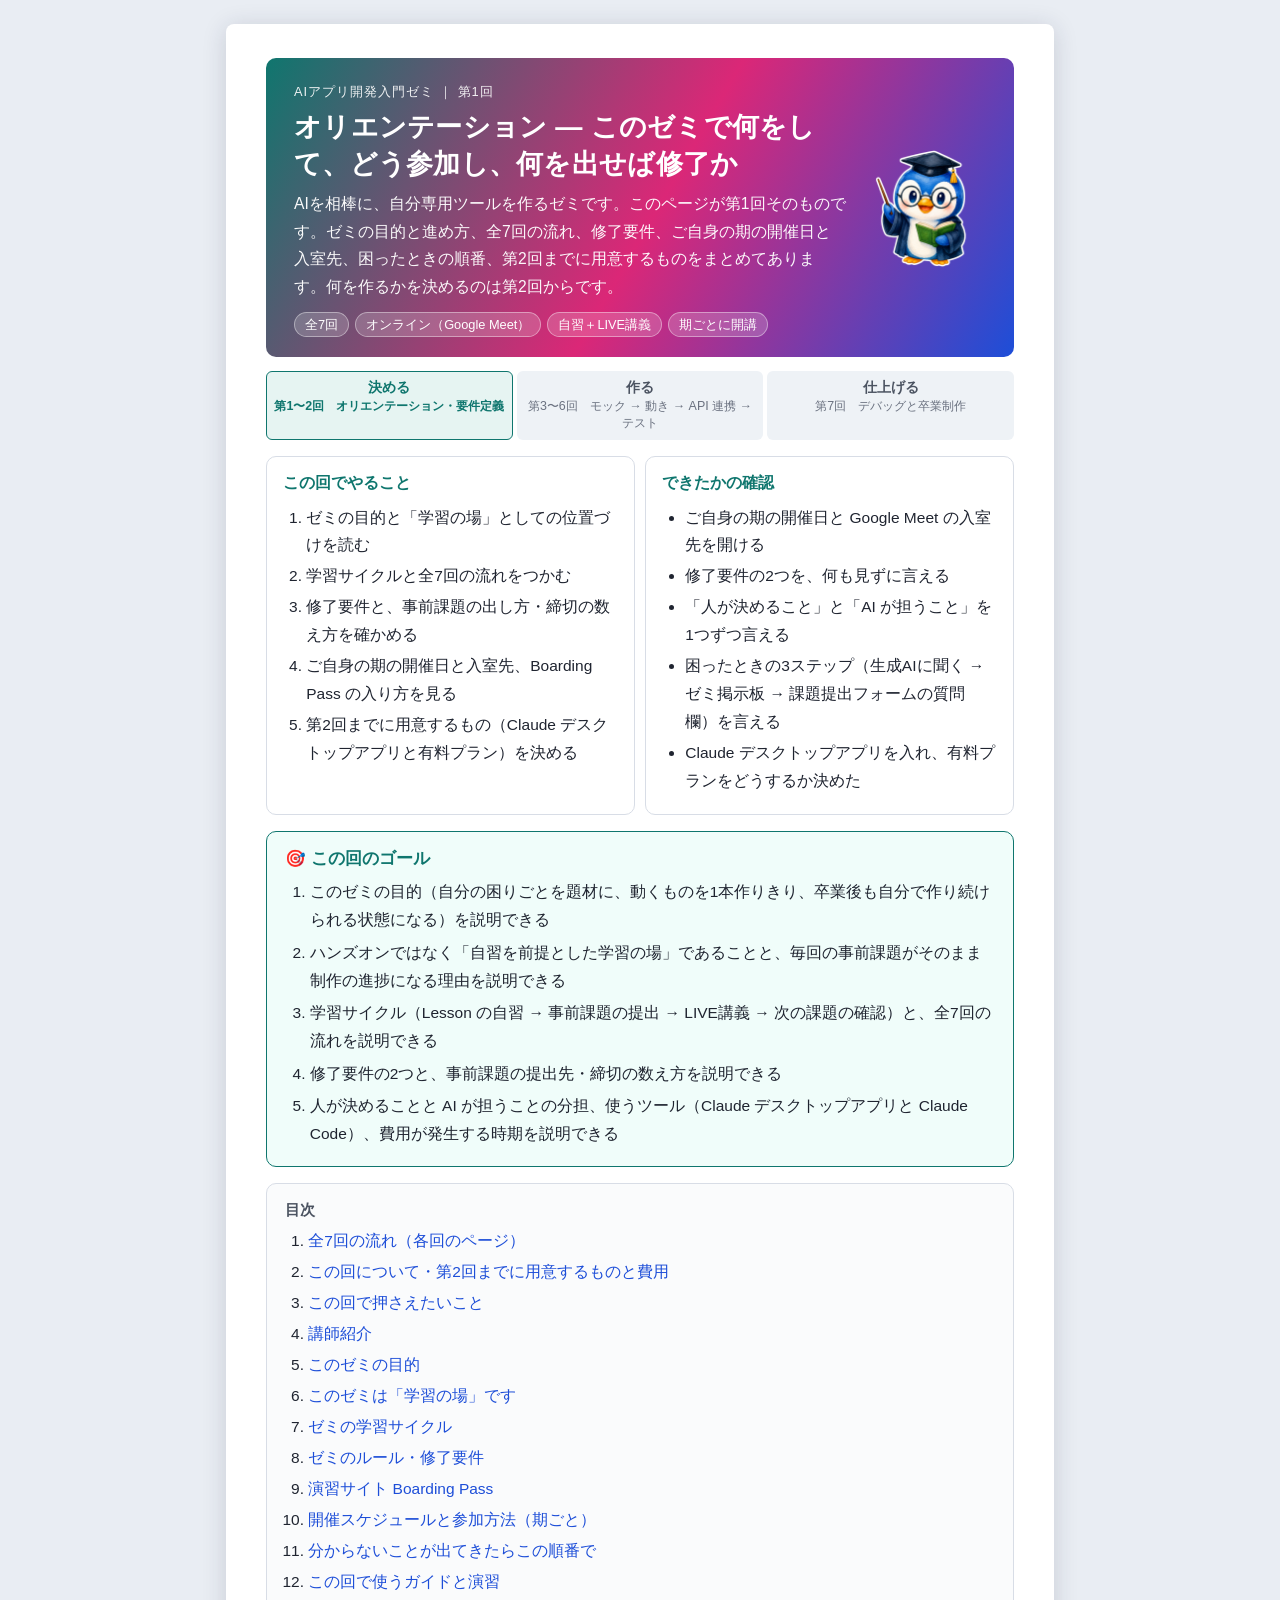
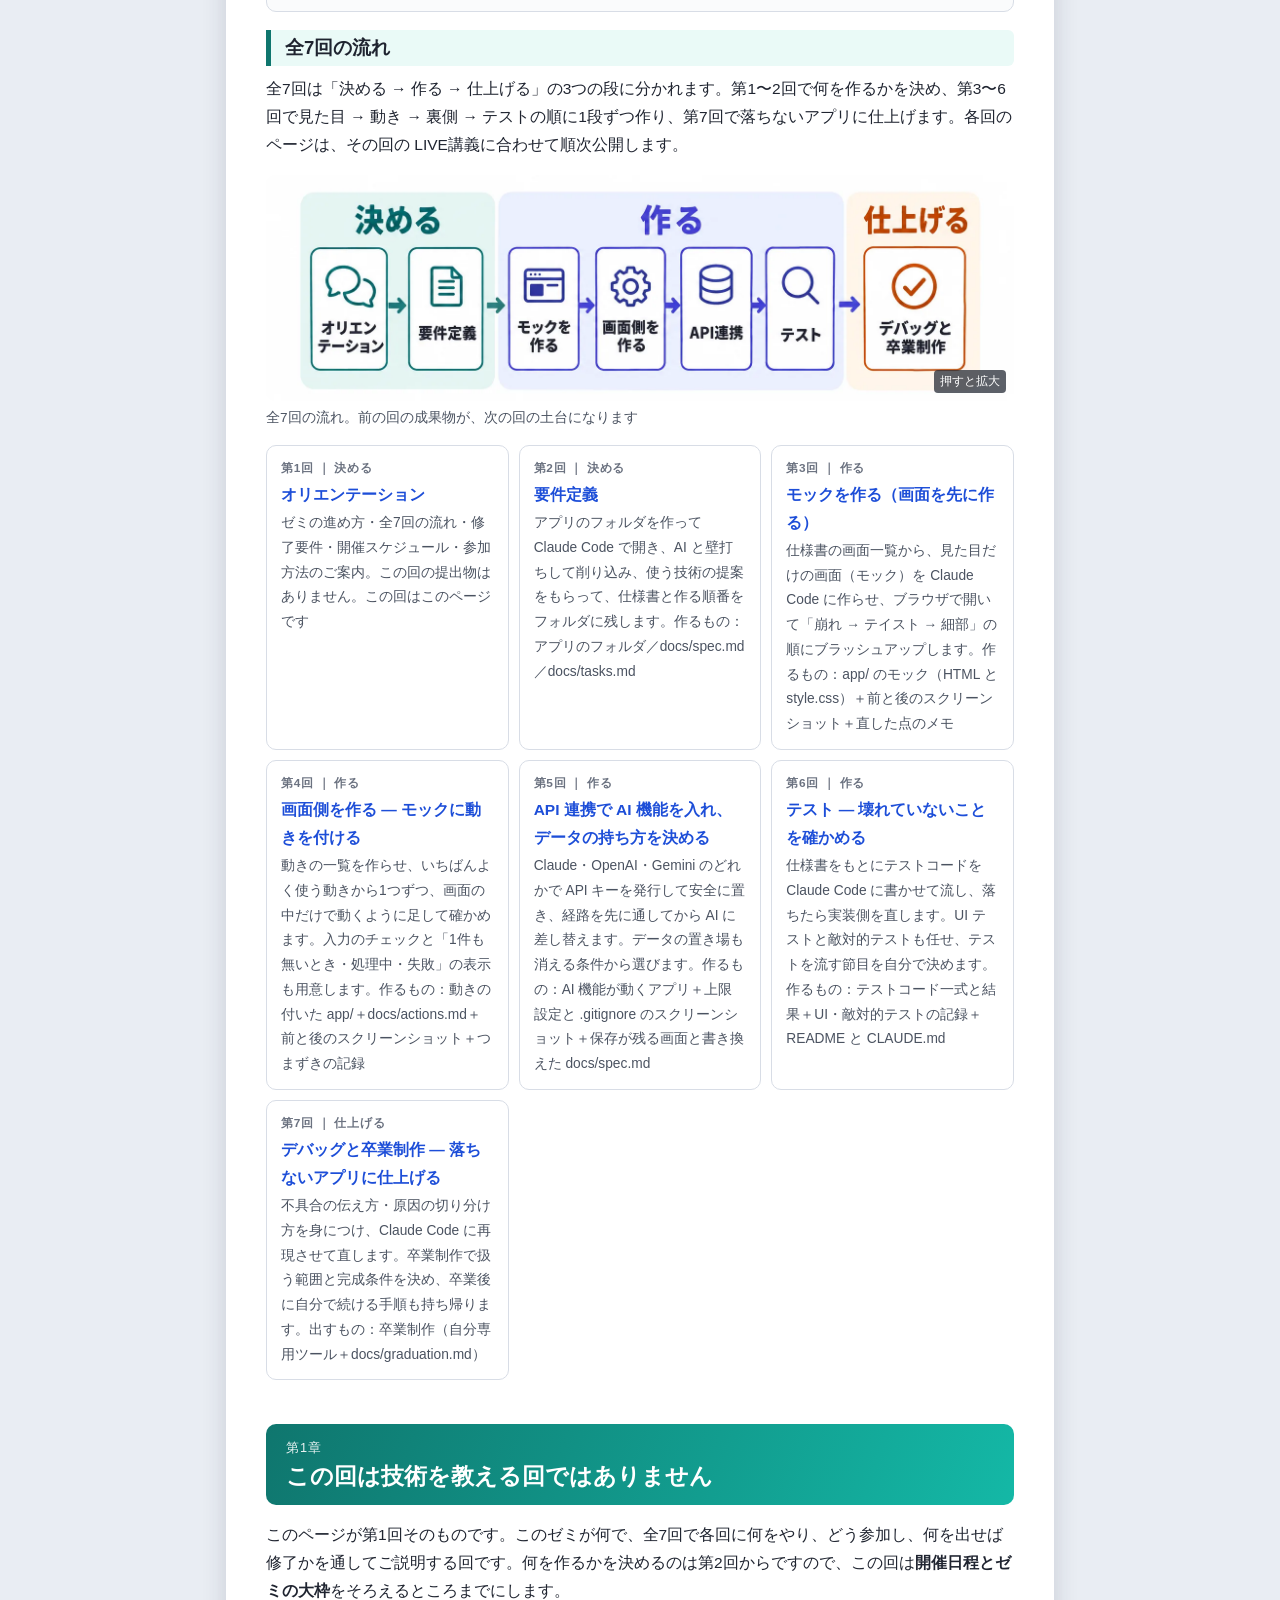
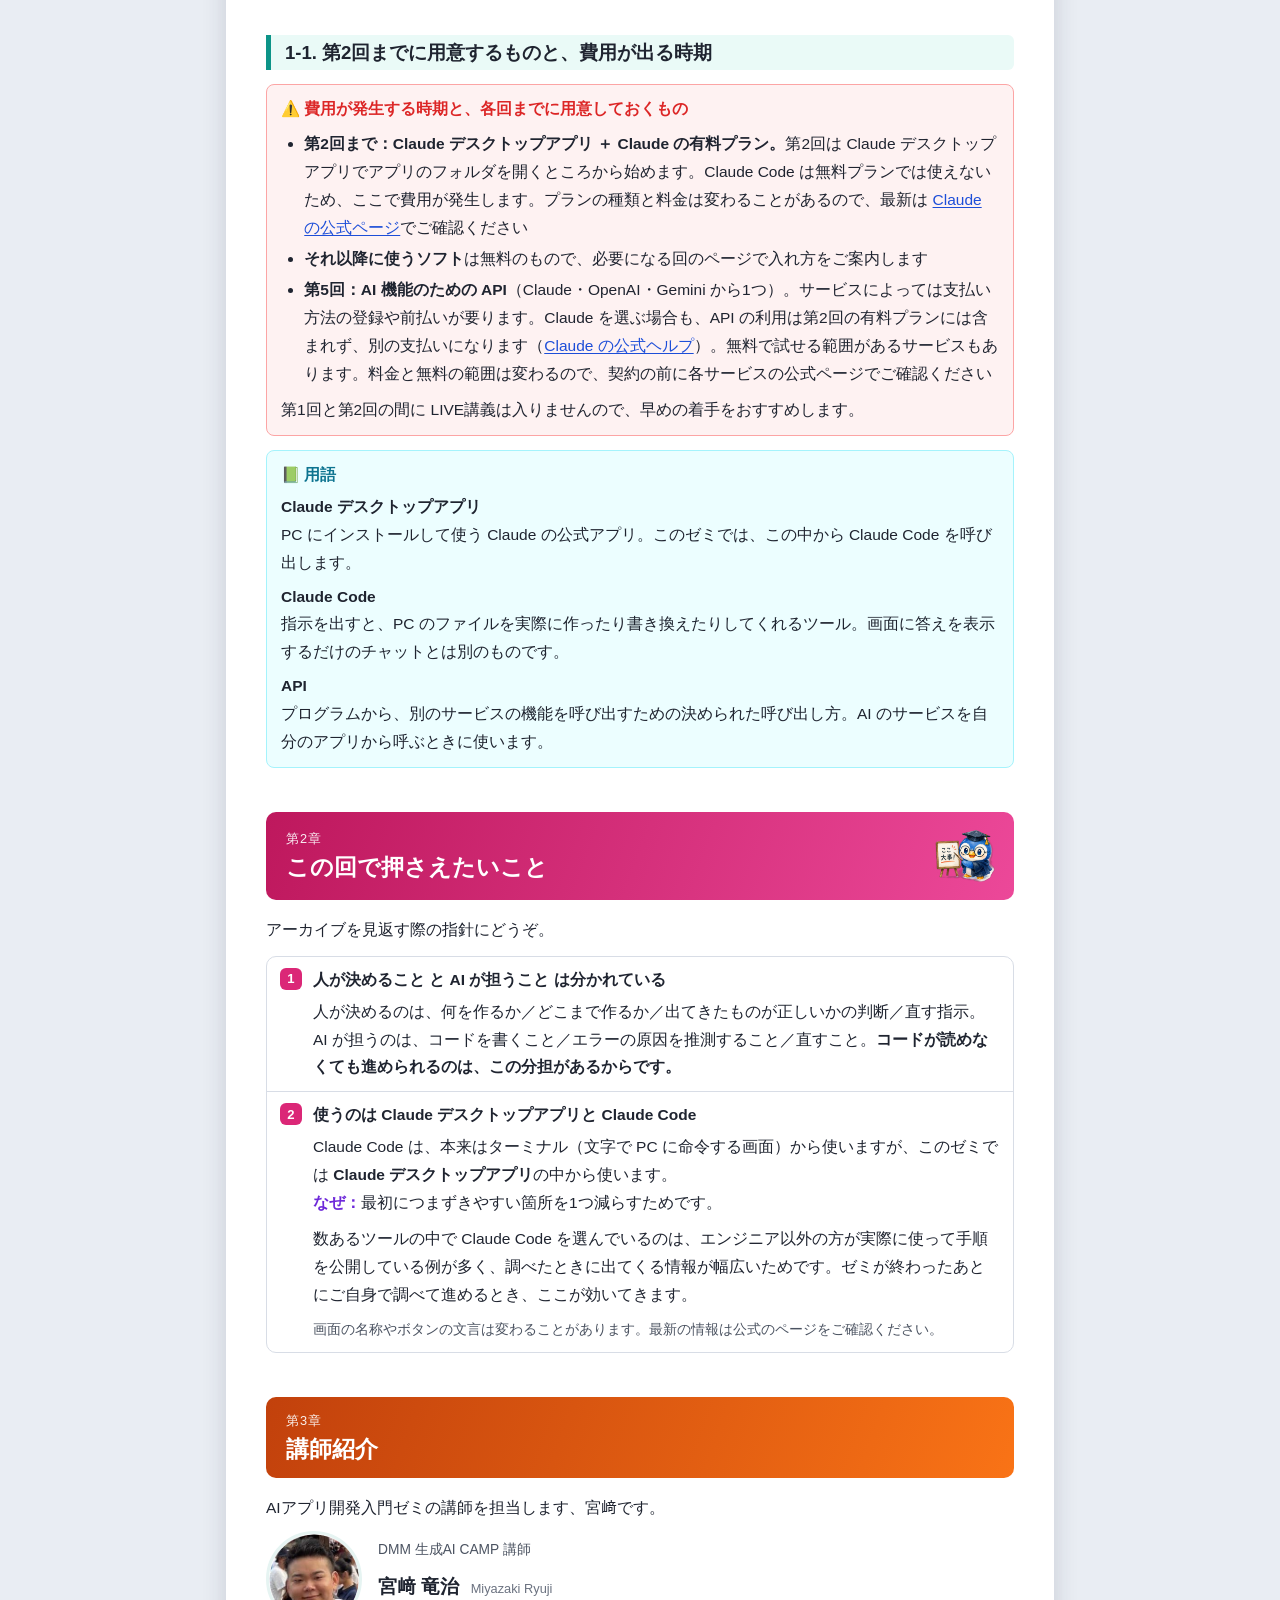
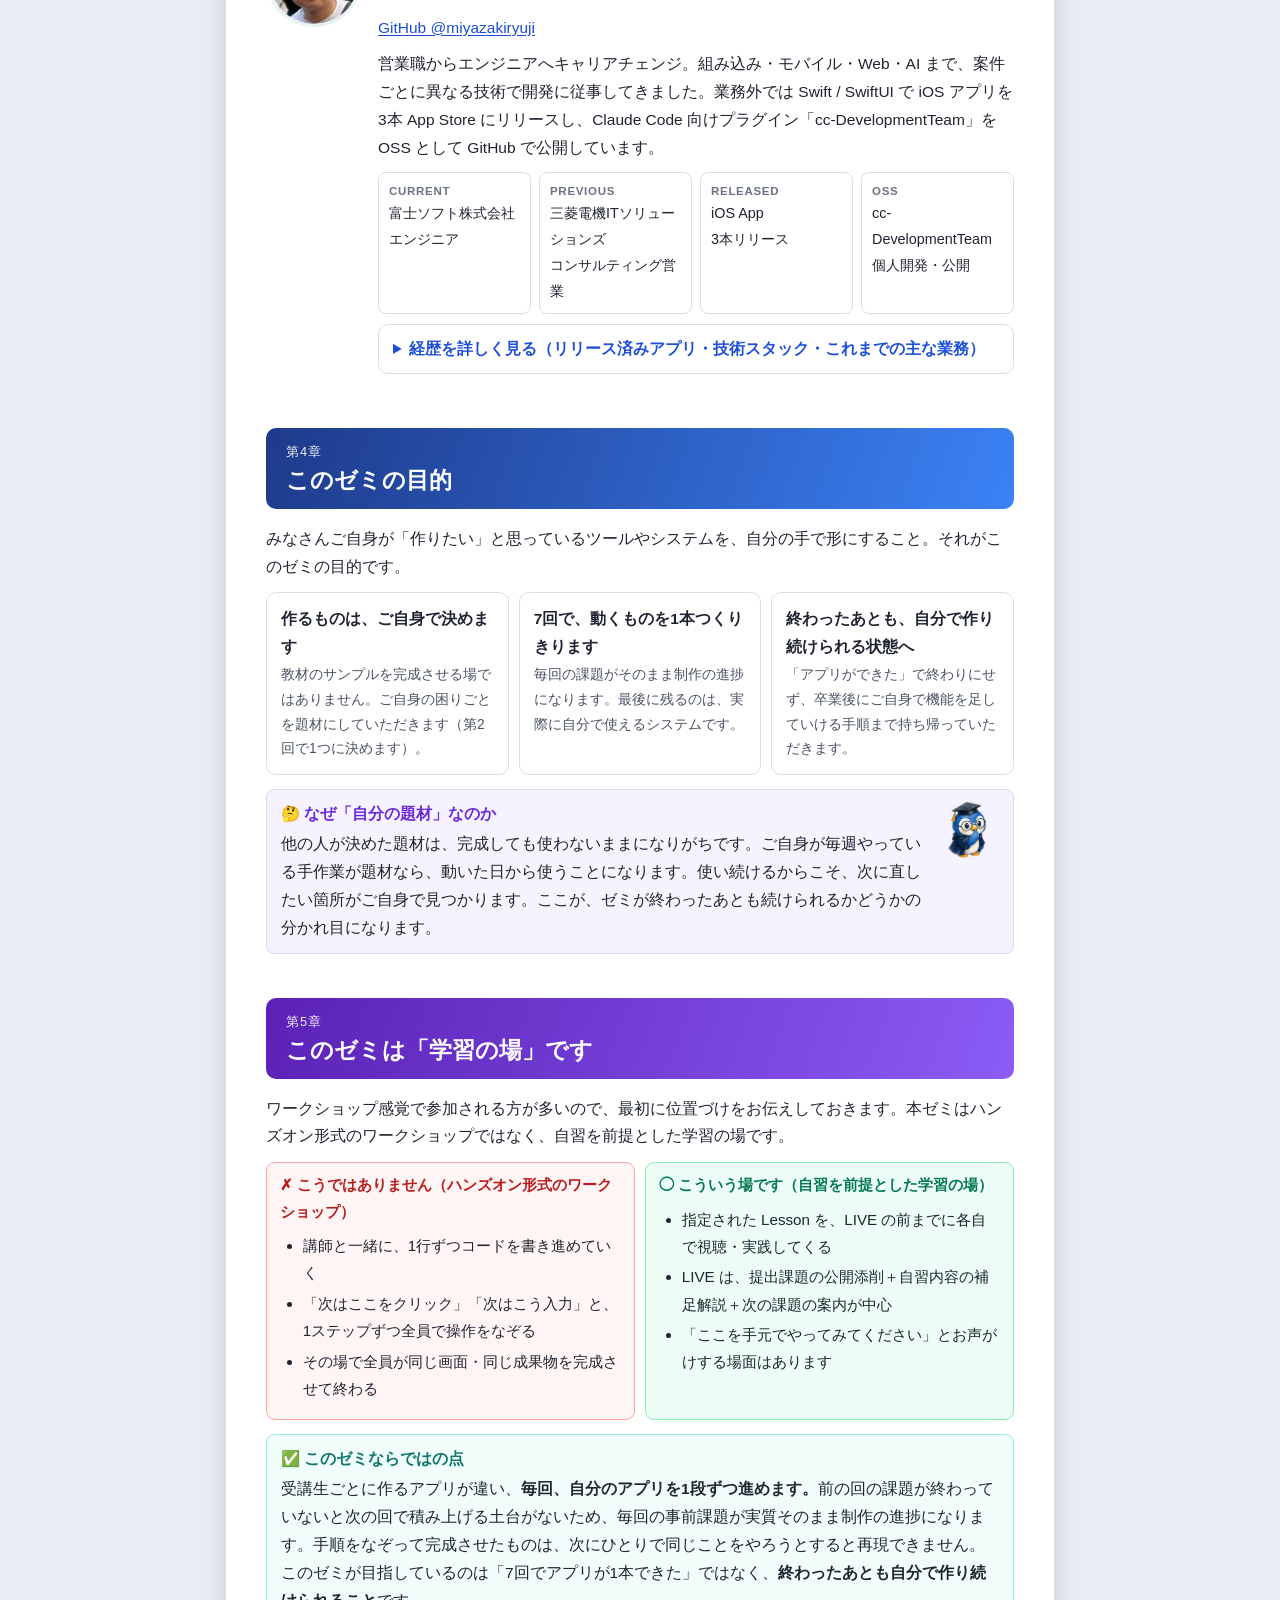
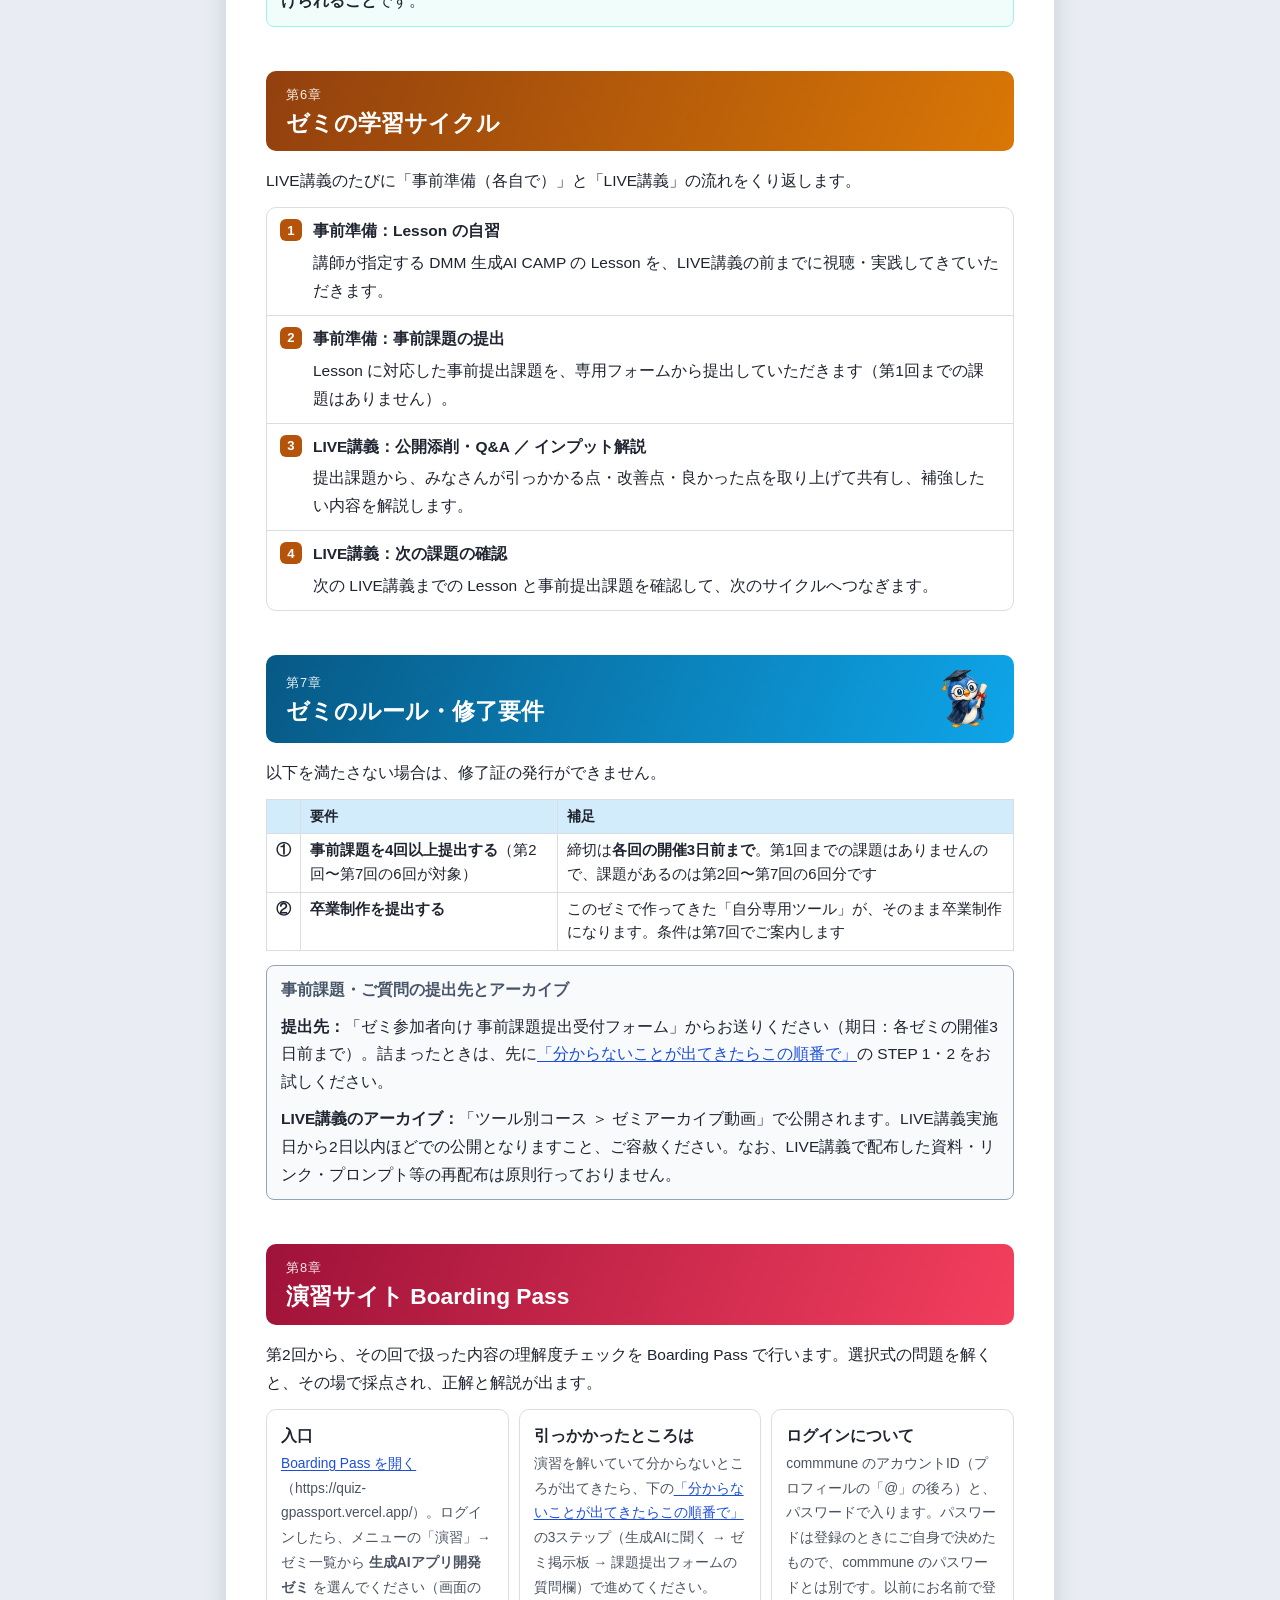
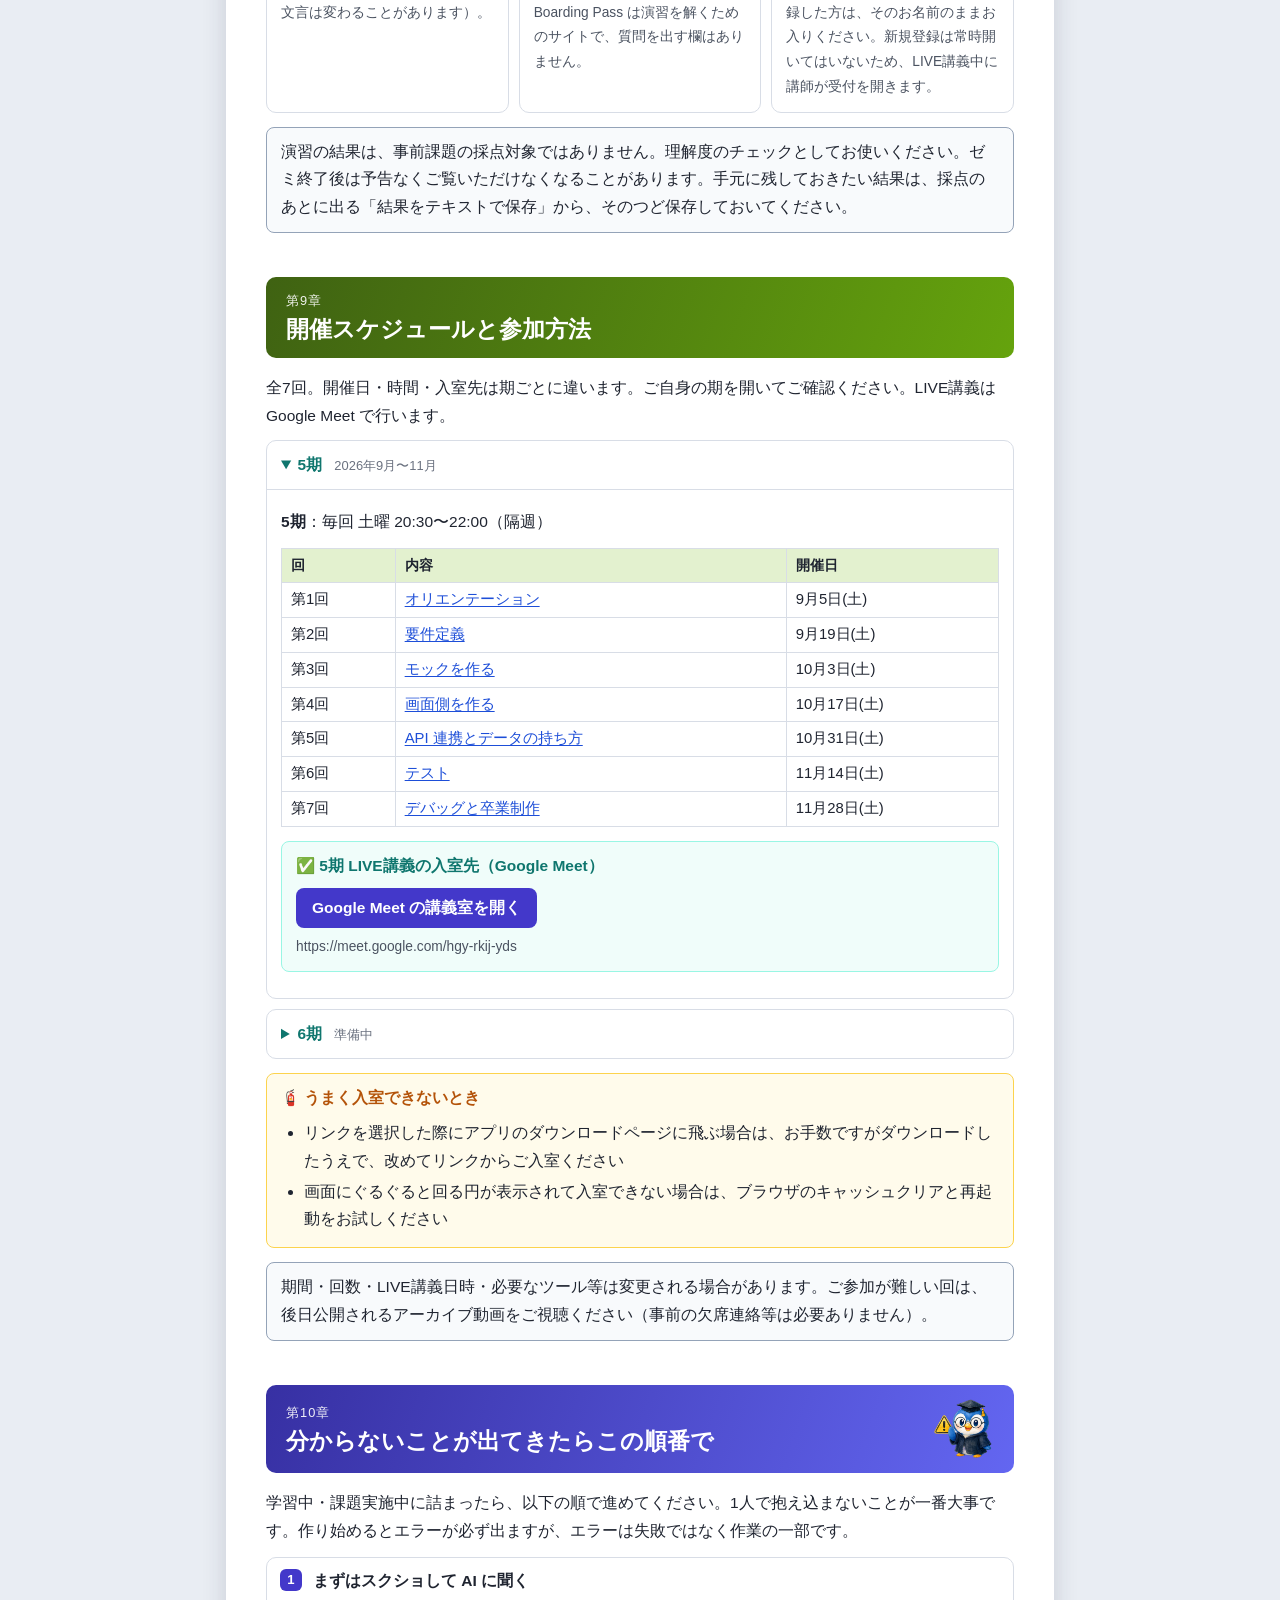
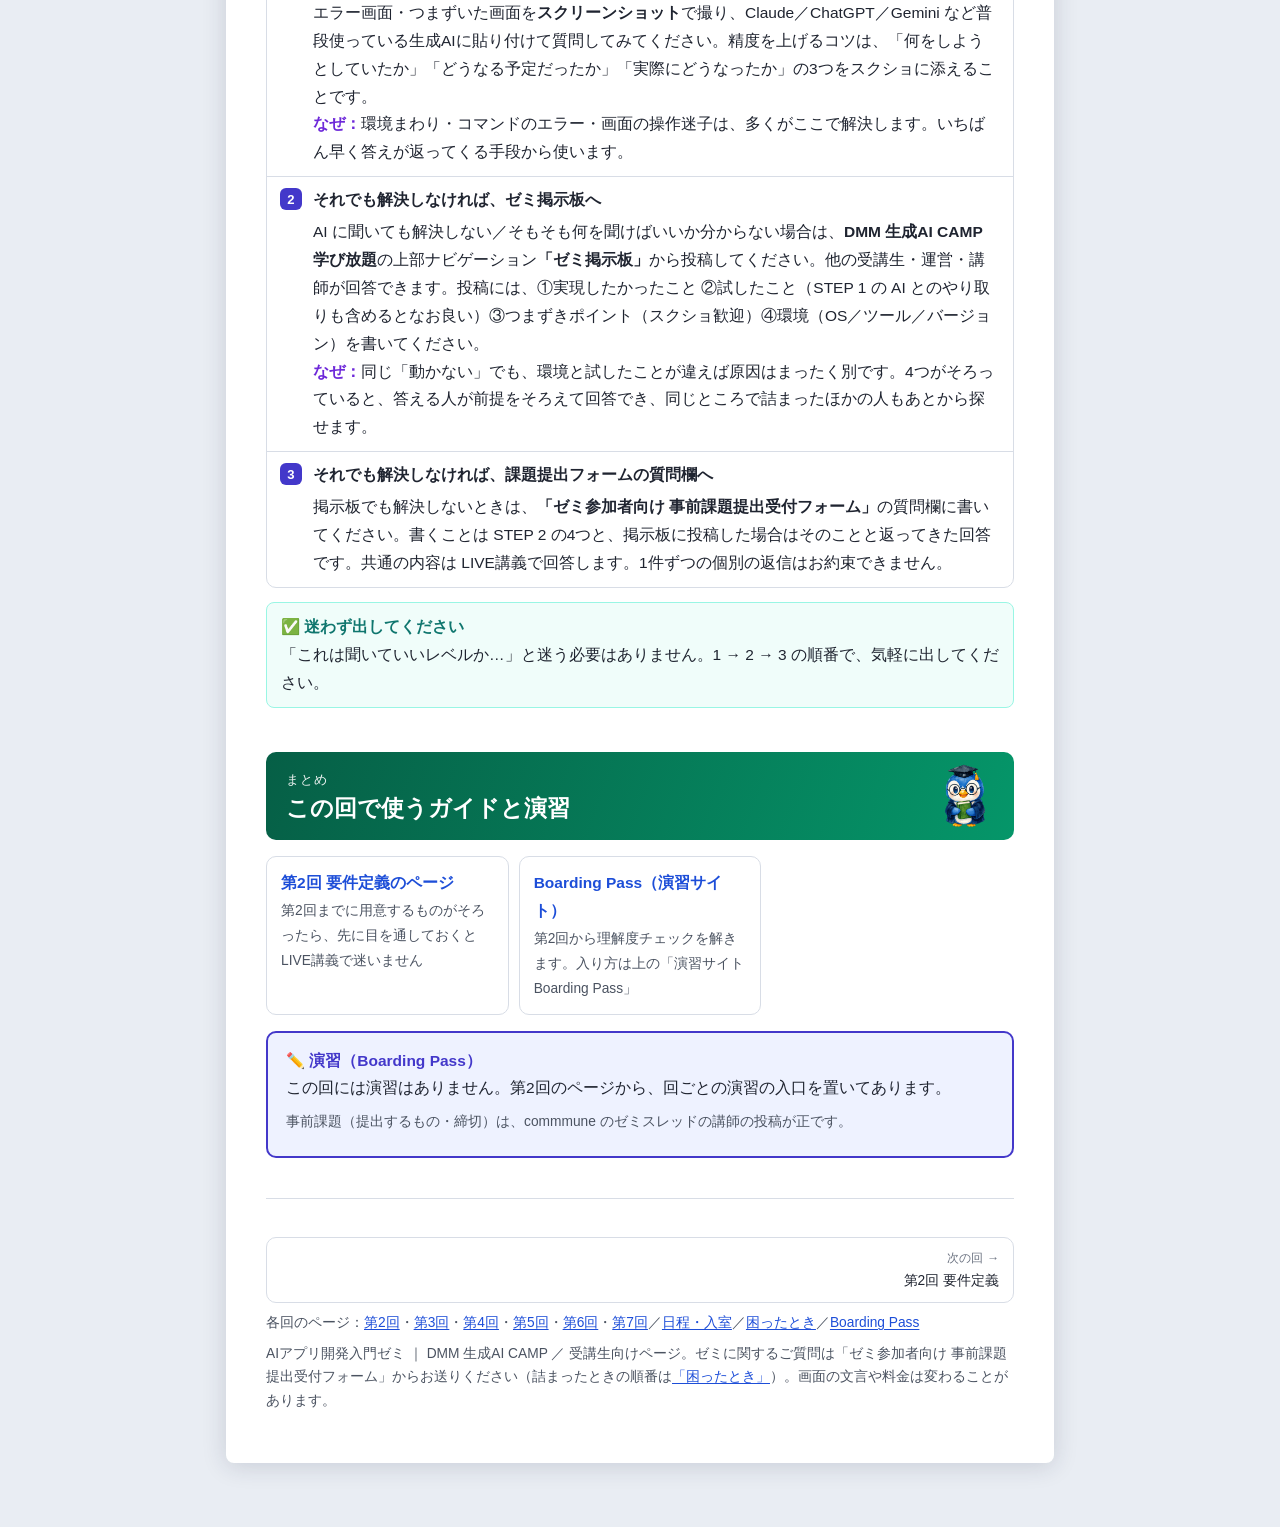
==== commit c39b93d3: "Home と第2〜7回のページを、ClaudeCode入門ゼミの講義資料と同じ型（表紙の帯 → 章ごとの色帯 → 章番号つきの小見出し → まとめ）に載せ替えた。文章・リンク・画像・id は変えていな" ====
--- a/index.html
+++ b/index.html
@@ -12,15 +12,16 @@
 <div class="page">
 <main class="sheet">
 
-<header class="hero">
-  <div class="hero-text">
+<section class="cover">
+<div class="cover-band">
+  <div class="cover-text">
     <div class="kicker">AIアプリ開発入門ゼミ ｜ 第1回</div>
     <h1>オリエンテーション ― このゼミで何をして、どう参加し、何を出せば修了か</h1>
-    <p class="lead">AIを相棒に、自分専用ツールを作るゼミです。このページが第1回そのものです。ゼミの目的と進め方、全7回の流れ、修了要件、ご自身の期の開催日と入室先、困ったときの順番、第2回までに用意するものをまとめてあります。何を作るかを決めるのは第2回からです。</p>
+    <div class="subtitle">AIを相棒に、自分専用ツールを作るゼミです。このページが第1回そのものです。ゼミの目的と進め方、全7回の流れ、修了要件、ご自身の期の開催日と入室先、困ったときの順番、第2回までに用意するものをまとめてあります。何を作るかを決めるのは第2回からです。</div>
     <div class="chips"><span class="chip">全7回</span><span class="chip">オンライン（Google Meet）</span><span class="chip">自習＋LIVE講義</span><span class="chip">期ごとに開講</span></div>
   </div>
-  <img class="penguin" src="assets/penguins/penguin_teaching.png" alt="">
-</header>
+  <img class="penguin penguin-cover" src="assets/penguins/penguin_teaching.png" alt="">
+</div>
 
 <ol class="course-band band-3" aria-label="ゼミの中の位置">
   <li class="is-here"><b>決める</b>第1〜2回　オリエンテーション・要件定義</li>
@@ -75,8 +76,8 @@
 </nav>
 
 <!-- ============================================================ 全7回の流れ -->
-<section class="part" id="lessons">
-  <div class="part-head"><h2>全7回の流れ</h2></div>
+<div class="cover-map" id="lessons">
+  <h3>全7回の流れ</h3>
   <p>全7回は「決める → 作る → 仕上げる」の3つの段に分かれます。第1〜2回で何を作るかを決め、第3〜6回で見た目 → 動き → 裏側 → テストの順に1段ずつ作り、第7回で落ちないアプリに仕上げます。各回のページは、その回の LIVE講義に合わせて順次公開します。</p>
   <figure class="fig">
     <a class="zoom" href="assets/figs/l01_course.webp"><img src="assets/figs/l01_course.webp" alt="左から右へ3つの帯。決める（オリエンテーション → 要件定義）、作る（モックを作る → 画面側を作る → API連携 → テスト）、仕上げる（デバッグと卒業制作）。7つの回が矢印で順につながっている" width="1536" height="464"></a>
@@ -91,14 +92,20 @@
     <a class="card" href="lessons/lesson06/"><span class="card-no">第6回 ｜ 作る</span><span class="card-title">テスト ― 壊れていないことを確かめる</span><span class="card-desc">仕様書をもとにテストコードを Claude Code に書かせて流し、落ちたら実装側を直します。UI テストと敵対的テストも任せ、テストを流す節目を自分で決めます。作るもの：テストコード一式と結果＋UI・敵対的テストの記録＋README と CLAUDE.md</span></a>
     <a class="card" href="lessons/lesson07/"><span class="card-no">第7回 ｜ 仕上げる</span><span class="card-title">デバッグと卒業制作 ― 落ちないアプリに仕上げる</span><span class="card-desc">不具合の伝え方・原因の切り分け方を身につけ、Claude Code に再現させて直します。卒業制作で扱う範囲と完成条件を決め、卒業後に自分で続ける手順も持ち帰ります。出すもの：卒業制作（自分専用ツール＋docs/graduation.md）</span></a>
   </div>
+</div>
 </section>
 
 <!-- ============================================================ この回について -->
-<section class="part" id="about">
-  <div class="part-head"><h2>この回は技術を教える回ではありません</h2></div>
+<section class="chapter ch-1" id="about">
+  <div class="chapter-head c-1">
+    <div class="ch-text">
+      <div class="ep">第1章</div>
+      <h2>この回は技術を教える回ではありません</h2>
+    </div>
+  </div>
   <p>このページが第1回そのものです。このゼミが何で、全7回で各回に何をやり、どう参加し、何を出せば修了かを通してご説明する回です。何を作るかを決めるのは第2回からですので、この回は<strong>開催日程とゼミの大枠</strong>をそろえるところまでにします。</p>
 
-  <h3>第2回までに用意するものと、費用が出る時期</h3>
+  <h3>1-1. 第2回までに用意するものと、費用が出る時期</h3>
   <div class="box box-warn"><span class="box-title">⚠️ 費用が発生する時期と、各回までに用意しておくもの</span>
     <ul>
       <li><strong>第2回まで：Claude デスクトップアプリ ＋ Claude の有料プラン。</strong>第2回は Claude デスクトップアプリでアプリのフォルダを開くところから始めます。Claude Code は無料プランでは使えないため、ここで費用が発生します。プランの種類と料金は変わることがあるので、最新は <a href="https://claude.com/pricing" target="_blank" rel="noopener">Claude の公式ページ</a>でご確認ください</li>
@@ -117,8 +124,14 @@
 </section>
 
 <!-- ============================================================ 押さえたいこと -->
-<section class="part" id="contents">
-  <div class="part-head"><h2>この回で押さえたいこと</h2><img class="penguin" src="assets/penguins/penguin_koko_daiji_board.png" alt=""></div>
+<section class="chapter ch-2" id="contents">
+  <div class="chapter-head c-2">
+    <div class="ch-text">
+      <div class="ep">第2章</div>
+      <h2>この回で押さえたいこと</h2>
+    </div>
+    <img class="penguin penguin-ch" src="assets/penguins/penguin_koko_daiji_board.png" alt="">
+  </div>
   <p>アーカイブを見返す際の指針にどうぞ。</p>
   <ol class="steps">
     <li><p class="step-title">人が決めること と AI が担うこと は分かれている</p>
@@ -132,8 +145,13 @@
 </section>
 
 <!-- ============================================================ 講師紹介 -->
-<section class="part" id="instructor">
-  <div class="part-head"><h2>講師紹介</h2></div>
+<section class="chapter ch-3" id="instructor">
+  <div class="chapter-head c-3">
+    <div class="ch-text">
+      <div class="ep">第3章</div>
+      <h2>講師紹介</h2>
+    </div>
+  </div>
   <p>AIアプリ開発入門ゼミの講師を担当します、宮﨑です。</p>
   <div class="instructor">
     <img class="face" src="assets/images/face_icon.png" alt="講師 宮﨑 竜治" width="193" height="193">
@@ -180,8 +198,13 @@
 </section>
 
 <!-- ============================================================ 目的 -->
-<section class="part" id="purpose">
-  <div class="part-head"><h2>このゼミの目的</h2></div>
+<section class="chapter ch-4" id="purpose">
+  <div class="chapter-head c-4">
+    <div class="ch-text">
+      <div class="ep">第4章</div>
+      <h2>このゼミの目的</h2>
+    </div>
+  </div>
   <p>みなさんご自身が「作りたい」と思っているツールやシステムを、自分の手で形にすること。それがこのゼミの目的です。</p>
   <div class="cards">
     <div class="card"><span class="card-title">作るものは、ご自身で決めます</span><span class="card-desc">教材のサンプルを完成させる場ではありません。ご自身の困りごとを題材にしていただきます（第2回で1つに決めます）。</span></div>
@@ -192,8 +215,13 @@
 </section>
 
 <!-- ============================================================ 学習の場 -->
-<section class="part" id="character">
-  <div class="part-head"><h2>このゼミは「学習の場」です</h2></div>
+<section class="chapter ch-5" id="character">
+  <div class="chapter-head c-5">
+    <div class="ch-text">
+      <div class="ep">第5章</div>
+      <h2>このゼミは「学習の場」です</h2>
+    </div>
+  </div>
   <p>ワークショップ感覚で参加される方が多いので、最初に位置づけをお伝えしておきます。本ゼミはハンズオン形式のワークショップではなく、自習を前提とした学習の場です。</p>
   <div class="ba">
     <div class="ba-no"><span class="ba-h">✗ こうではありません（ハンズオン形式のワークショップ）</span>
@@ -213,8 +241,13 @@
 </section>
 
 <!-- ============================================================ 学習サイクル -->
-<section class="part" id="cycle">
-  <div class="part-head"><h2>ゼミの学習サイクル</h2></div>
+<section class="chapter ch-6" id="cycle">
+  <div class="chapter-head c-6">
+    <div class="ch-text">
+      <div class="ep">第6章</div>
+      <h2>ゼミの学習サイクル</h2>
+    </div>
+  </div>
   <p>LIVE講義のたびに「事前準備（各自で）」と「LIVE講義」の流れをくり返します。</p>
   <ol class="steps">
     <li><p class="step-title">事前準備：Lesson の自習</p><p>講師が指定する DMM 生成AI CAMP の Lesson を、LIVE講義の前までに視聴・実践してきていただきます。</p></li>
@@ -225,8 +258,14 @@
 </section>
 
 <!-- ============================================================ 修了要件 -->
-<section class="part" id="rules">
-  <div class="part-head"><h2>ゼミのルール・修了要件</h2><img class="penguin" src="assets/penguins/penguin_holding_diploma.png" alt=""></div>
+<section class="chapter ch-7" id="rules">
+  <div class="chapter-head c-7">
+    <div class="ch-text">
+      <div class="ep">第7章</div>
+      <h2>ゼミのルール・修了要件</h2>
+    </div>
+    <img class="penguin penguin-ch" src="assets/penguins/penguin_holding_diploma.png" alt="">
+  </div>
   <p>以下を満たさない場合は、修了証の発行ができません。</p>
   <div class="table-wrap"><table>
     <thead><tr><th></th><th>要件</th><th>補足</th></tr></thead>
@@ -242,8 +281,13 @@
 </section>
 
 <!-- ============================================================ Boarding Pass -->
-<section class="part" id="boardingpass">
-  <div class="part-head"><h2>演習サイト Boarding Pass</h2></div>
+<section class="chapter ch-8" id="boardingpass">
+  <div class="chapter-head c-8">
+    <div class="ch-text">
+      <div class="ep">第8章</div>
+      <h2>演習サイト Boarding Pass</h2>
+    </div>
+  </div>
   <p>第2回から、その回で扱った内容の理解度チェックを Boarding Pass で行います。選択式の問題を解くと、その場で採点され、正解と解説が出ます。</p>
   <div class="cards">
     <div class="card"><span class="card-title">入口</span><span class="card-desc"><a href="https://quiz-gpassport.vercel.app/" target="_blank" rel="noopener">Boarding Pass を開く</a>（https://quiz-gpassport.vercel.app/）。ログインしたら、メニューの「演習」→ ゼミ一覧から <strong>生成AIアプリ開発ゼミ</strong> を選んでください（画面の文言は変わることがあります）。</span></div>
@@ -254,8 +298,13 @@
 </section>
 
 <!-- ============================================================ 開催スケジュール -->
-<section class="part" id="schedule">
-  <div class="part-head"><h2>開催スケジュールと参加方法</h2></div>
+<section class="chapter ch-9" id="schedule">
+  <div class="chapter-head c-9">
+    <div class="ch-text">
+      <div class="ep">第9章</div>
+      <h2>開催スケジュールと参加方法</h2>
+    </div>
+  </div>
   <p>全7回。開催日・時間・入室先は期ごとに違います。ご自身の期を開いてご確認ください。LIVE講義は Google Meet で行います。</p>
 
   <!-- 期ごとの枠。期が増えたら、5期の <details> をコピーして下に足す（手順は README）。最初に開いておく期にだけ open を付ける -->
@@ -299,8 +348,14 @@
 </section>
 
 <!-- ============================================================ 困ったとき -->
-<section class="part" id="stuck">
-  <div class="part-head"><h2>分からないことが出てきたらこの順番で</h2><img class="penguin" src="assets/penguins/penguin_warning_sign.png" alt=""></div>
+<section class="chapter ch-10" id="stuck">
+  <div class="chapter-head c-10">
+    <div class="ch-text">
+      <div class="ep">第10章</div>
+      <h2>分からないことが出てきたらこの順番で</h2>
+    </div>
+    <img class="penguin penguin-ch" src="assets/penguins/penguin_warning_sign.png" alt="">
+  </div>
   <p>学習中・課題実施中に詰まったら、以下の順で進めてください。1人で抱え込まないことが一番大事です。作り始めるとエラーが必ず出ますが、エラーは失敗ではなく作業の一部です。</p>
   <ol class="steps">
     <li><p class="step-title">まずはスクショして AI に聞く</p>
@@ -316,8 +371,14 @@
 </section>
 
 <!-- ============================================================ ガイドと演習 -->
-<section class="part" id="guides">
-  <div class="part-head"><h2>この回で使うガイドと演習</h2><img class="penguin" src="assets/penguins/penguin_holding_book.png" alt=""></div>
+<section class="chapter ch-wrap" id="guides">
+  <div class="chapter-head c-wrap">
+    <div class="ch-text">
+      <div class="ep">まとめ</div>
+      <h2>この回で使うガイドと演習</h2>
+    </div>
+    <img class="penguin penguin-ch" src="assets/penguins/penguin_holding_book.png" alt="">
+  </div>
   <div class="cards">
     <a class="card" href="lessons/lesson02/"><span class="card-title">第2回 要件定義のページ</span><span class="card-desc">第2回までに用意するものがそろったら、先に目を通しておくと LIVE講義で迷いません</span></a>
     <a class="card" href="https://quiz-gpassport.vercel.app/" target="_blank" rel="noopener"><span class="card-title">Boarding Pass（演習サイト）</span><span class="card-desc">第2回から理解度チェックを解きます。入り方は上の「演習サイト Boarding Pass」</span></a>
--- a/assets/lesson.css
+++ b/assets/lesson.css
@@ -1,43 +1,56 @@
 /* ==========================================================
    Claude Code マスターゼミ 各回の資料（第1回〜第13回）共通スタイル
+   見た目は ClaudeCode入門ゼミの講義資料（講義資料/EPxx-yy_….html）と同じ型：
+   表紙の帯（cover-band）→ 章ごとの色帯（chapter-head）→ 章番号つきの小見出し（h3「1-1.」）→ まとめ（c-wrap）。
    画面で読む前提（PC・スマホ）。印刷はしない（Boarding Pass は印刷を止めている）
-   部品の使い方は ../template.html を見本にする
+   部品の使い方は ../template.html を見本にする（2026-10-25 に入門ゼミの型へ載せ替え）
    ========================================================== */
 :root {
   --ink: #1f2430;
   --ink-soft: #4b5361;
   --muted: #6b7280;
   --line: #d8dde6;
-  --bg: #eef2f6;
+  --bg: #e9edf3;
   --paper: #ffffff;
   --primary: #0f766e;
   --primary-soft: #e6f4f2;
   --accent: #4338ca;
   --link: #1d4ed8;
-  --why: #7c3aed;
+  --why: #6d28d9;
   --why-bg: #f5f3ff;
+  --why-line: #ddd6fe;
   --point: #0f766e;
   --point-bg: #f0fdfa;
+  --point-line: #99f6e4;
   --warn: #dc2626;
   --warn-bg: #fef2f2;
-  --term: #2563eb;
-  --term-bg: #eff6ff;
+  --warn-line: #fca5a5;
+  --term: #0e7490;
+  --term-bg: #ecfeff;
+  --term-line: #a5f3fc;
   --diff: #c2410c;
   --diff-bg: #fff7ed;
+  --diff-line: #fdba74;
   --os: #475569;
   --os-bg: #f8fafc;
+  --os-line: #cbd5e1;
   --trouble: #b45309;
   --trouble-bg: #fffbeb;
+  --trouble-line: #fcd34d;
   --code-bg: #eef1f6;
-  --cmd-bg: #1e2430;
+  --wrap: #059669;
   --radius: 10px;
+  /* 章の色（この章の帯・小見出し・表の見出し・手順の番号に使う）。章の class（ch-1 …）で切り替える */
+  --ch: var(--primary);
+  --ch-soft: #eafaf7;
+  --ch-th: #d6f3ee;
 }
 * { margin: 0; padding: 0; box-sizing: border-box; }
 html { -webkit-text-size-adjust: 100%; scroll-behavior: smooth; }
 body {
   font-family: "Hiragino Kaku Gothic ProN", "Hiragino Sans", "Noto Sans JP", "Yu Gothic", "Meiryo", sans-serif;
-  font-size: 16px;
-  line-height: 1.85;
+  font-size: 15.5px;
+  line-height: 1.8;
   color: var(--ink);
   background: var(--bg);
   font-feature-settings: "palt";
@@ -46,19 +59,18 @@
 img { max-width: 100%; height: auto; display: block; }
 a { color: var(--link); text-decoration: underline; text-underline-offset: 2px; }
 strong { font-weight: 700; }
-p { margin: 0.6em 0; }
-ul, ol { padding-left: 1.5em; margin: 0.5em 0; }
-li { margin: 0.25em 0; }
+p { margin: 0.55em 0; }
+ul, ol { padding-left: 1.5em; margin: 0.45em 0; }
+li { margin: 0.2em 0; }
 h2, h3, h4 { line-height: 1.45; scroll-margin-top: 16px; }
-h3 { font-size: 1.18rem; margin: 1.8em 0 0.5em; padding-left: 0.6em; border-left: 5px solid var(--primary); }
-h4 { font-size: 1.04rem; margin: 1.4em 0 0.4em; }
+h4 { font-size: 1.02rem; margin: 1.3em 0 0.35em; }
 code {
   font-family: "SF Mono", Menlo, Monaco, Consolas, monospace;
   font-size: 0.9em;
   background: var(--code-bg);
   border: 1px solid #dde3ec;
   border-radius: 4px;
-  padding: 0.05em 0.35em;
+  padding: 0.05em 0.4em;
   overflow-wrap: anywhere;
 }
 kbd {
@@ -71,88 +83,168 @@
   background: #fff;
   white-space: nowrap;
 }
-
-/* ---------- ページの枠 ---------- */
-.page { max-width: 880px; margin: 0 auto; padding: 24px 16px 64px; }
-.sheet { background: var(--paper); border-radius: 14px; box-shadow: 0 2px 18px rgba(30, 40, 70, 0.10); padding: 32px 36px 40px; }
+.penguin { flex: none; object-fit: contain; }
+
+/* ---------- ページの枠（紙のように見せる） ---------- */
+.page { max-width: 860px; margin: 0 auto; padding: 24px 16px 64px; }
+.sheet { background: var(--paper); border-radius: 8px; box-shadow: 0 3px 24px rgba(30, 40, 70, 0.16); padding: 34px 40px 44px; }
 @media (max-width: 640px) {
   body { font-size: 15px; }
   .page { padding: 12px 8px 48px; }
-  .sheet { padding: 20px 16px 28px; border-radius: 10px; }
-}
-
-/* ---------- 先頭（ヒーロー） ---------- */
-.hero {
-  background: linear-gradient(120deg, #0f766e 0%, #3730a3 70%);
+  .sheet { padding: 20px 16px 28px; border-radius: 6px; }
+}
+
+/* ---------- 表紙（cover）：帯・ゴール・この回の地図 ---------- */
+.cover-band {
+  background: linear-gradient(120deg, #0f766e 0%, #db2777 52%, #1d4ed8 100%);
   color: #fff;
-  border-radius: 12px;
-  padding: 24px 26px;
+  border-radius: 10px;
+  padding: 22px 26px 20px 28px;
   display: flex;
+  align-items: center;
   gap: 18px;
-  align-items: center;
-}
-.hero .hero-text { flex: 1; min-width: 0; }
-.hero .kicker { font-size: 0.82rem; letter-spacing: 0.08em; opacity: 0.92; }
-.hero h1 { font-size: 1.7rem; line-height: 1.4; margin: 6px 0 8px; }
-.hero .lead { font-size: 0.98rem; opacity: 0.97; margin: 0; }
-.hero img.penguin { width: 120px; flex: none; }
+}
+.cover-band .cover-text { flex: 1; min-width: 0; }
+.cover-band .kicker { font-size: 0.8rem; letter-spacing: 0.08em; opacity: 0.92; margin-bottom: 6px; }
+.cover-band h1 { font-size: 1.7rem; line-height: 1.35; letter-spacing: 0.01em; }
+.cover-band .subtitle { margin-top: 8px; font-size: 0.98rem; line-height: 1.75; opacity: 0.97; }
+.cover-band code, .chapter-head code { background: rgba(255, 255, 255, 0.16); border-color: rgba(255, 255, 255, 0.35); color: #fff; }
+.cover-band a, .chapter-head a { color: #fff; }
+.penguin-cover { width: 124px; height: 124px; }
 .chips { display: flex; flex-wrap: wrap; gap: 6px; margin-top: 12px; }
 .chip { display: inline-block; font-size: 0.8rem; line-height: 1.5; padding: 2px 10px; border-radius: 999px; background: rgba(255, 255, 255, 0.18); border: 1px solid rgba(255, 255, 255, 0.4); color: #fff; white-space: nowrap; }
 @media (max-width: 640px) {
-  .hero { padding: 18px 16px; flex-direction: column-reverse; align-items: flex-start; }
-  .hero h1 { font-size: 1.32rem; }
-  .hero img.penguin { width: 84px; }
-}
-
-/* ---------- ゴール・目次 ---------- */
-.goal { margin: 22px 0 0; border: 2px solid var(--primary); border-radius: var(--radius); padding: 14px 18px; background: var(--point-bg); }
-.goal-title { font-weight: 700; color: var(--primary); }
-.toc { margin: 18px 0 0; border: 1px solid var(--line); border-radius: var(--radius); padding: 12px 18px; background: #fafbfc; }
+  .cover-band { padding: 18px 16px; flex-direction: column-reverse; align-items: flex-start; }
+  .cover-band h1 { font-size: 1.32rem; }
+  .penguin-cover { width: 84px; height: 84px; }
+}
+
+/* コースの中の位置（表紙の下の帯）。<ol class="course-band"> の li に is-here を付けた段が、この回の位置 */
+.course-band { list-style: none; padding: 0; margin: 14px 0 0; display: grid; grid-template-columns: repeat(5, 1fr); gap: 4px; counter-reset: none; }
+.course-band li { margin: 0; font-size: 0.78rem; line-height: 1.4; text-align: center; padding: 6px 4px; border-radius: 6px; background: #eef2f6; color: var(--muted); border: 1px solid transparent; }
+.course-band li b { display: block; font-size: 0.86rem; color: var(--ink-soft); }
+.course-band li.is-here { background: var(--primary-soft); border-color: var(--primary); color: var(--primary); font-weight: 700; }
+.course-band li.is-here b { color: var(--primary); }
+@media (max-width: 640px) {
+  .course-band { grid-template-columns: 1fr 1fr; }
+  .course-band li:last-child { grid-column: 1 / -1; }
+}
+
+/* このページの使い方：この回でやること／できたかの確認 */
+.howto { margin: 16px 0 0; display: grid; grid-template-columns: 1fr 1fr; gap: 10px; }
+.howto > div { border: 1.5px solid var(--line); border-radius: var(--radius); padding: 12px 16px; background: #fff; min-width: 0; }
+.howto .howto-title { display: block; font-weight: 700; color: var(--primary); margin-bottom: 2px; }
+@media (max-width: 640px) { .howto { grid-template-columns: 1fr; } }
+
+/* 🎯 この回のゴール（入門ゼミの goalbox と同じ見た目） */
+.goal, .goalbox { margin: 16px 0 0; border: 1.5px solid var(--primary); border-radius: 10px; padding: 12px 18px 13px; background: var(--point-bg); }
+.goal-title, .goalbox-title { display: block; font-weight: 700; color: var(--primary); font-size: 1.04rem; margin-bottom: 4px; }
+.goal ol, .goalbox ol { margin: 0; padding-left: 1.6em; }
+.goal li, .goalbox li { margin: 0.3em 0; }
+
+/* 目次 */
+.toc { margin: 16px 0 0; border: 1px solid var(--line); border-radius: var(--radius); padding: 12px 18px; background: #fafbfc; }
 .toc-title { font-weight: 700; font-size: 0.95rem; color: var(--ink-soft); }
 .toc ol { margin: 4px 0 0; }
 .toc a { text-decoration: none; }
 .toc a:hover { text-decoration: underline; }
 
-/* ---------- 大きな節 ---------- */
-section.part { margin-top: 44px; }
-.part-head { display: flex; align-items: center; gap: 12px; padding-bottom: 8px; border-bottom: 3px solid var(--primary); margin-bottom: 14px; }
-.part-head h2 { font-size: 1.42rem; flex: 1; min-width: 0; }
-.part-head img.penguin { width: 56px; flex: none; }
-.part-head .tag { font-size: 0.8rem; font-weight: 700; color: #fff; background: var(--primary); border-radius: 6px; padding: 2px 8px; white-space: nowrap; }
-
-/* EP の節：頭に EP 番号と動画へのリンク */
-section.ep { margin-top: 48px; scroll-margin-top: 16px; }
-.ep-head { border-radius: var(--radius); background: var(--primary-soft); border-left: 6px solid var(--primary); padding: 12px 16px; }
-.ep-head .ep-no { display: inline-block; font-weight: 700; font-size: 0.82rem; color: #fff; background: var(--primary); border-radius: 6px; padding: 1px 8px; margin-right: 6px; }
-.ep-head h2 { font-size: 1.32rem; margin-top: 4px; }
-.ep-head .ep-meta { font-size: 0.86rem; color: var(--ink-soft); margin-top: 4px; }
+/* この回の地図（表紙の最後。入門ゼミの「全体地図」の位置） */
+.cover-map { margin-top: 18px; }
+.cover-map > h3 { margin-top: 0; }
+
+/* ---------- 章（chapter）：色帯の見出し ---------- */
+section.chapter { margin-top: 44px; scroll-margin-top: 16px; }
+.chapter-head {
+  border-radius: 10px;
+  color: #fff;
+  padding: 12px 18px 12px 20px;
+  margin-bottom: 16px;
+  display: flex;
+  align-items: center;
+  gap: 14px;
+  background: linear-gradient(110deg, var(--ch), var(--ch));
+}
+.chapter-head .ch-text { flex: 1; min-width: 0; }
+.chapter-head .ep { font-size: 0.8rem; letter-spacing: 0.08em; opacity: 0.92; }
+.chapter-head h2 { font-size: 1.42rem; line-height: 1.4; margin-top: 2px; }
+.chapter-head .lead { font-size: 0.9rem; margin-top: 4px; opacity: 0.95; }
+.chapter-head .lead a { text-decoration-color: rgba(255, 255, 255, 0.7); }
+.penguin-ch { width: 64px; height: 64px; }
+@media (max-width: 640px) {
+  .chapter-head { padding: 12px 14px; gap: 10px; }
+  .chapter-head h2 { font-size: 1.22rem; }
+  .penguin-ch { width: 48px; height: 48px; }
+}
+
+/* 章の色。章の class（ch-1 … ch-8・ch-intro・ch-divider・ch-wrap）で、帯・小見出し・表の見出し・番号の色がそろう */
+.ch-intro   { --ch: #475569; --ch-soft: #f1f5f9; --ch-th: #e2e8f0; }
+.ch-divider { --ch: #334155; --ch-soft: #f1f5f9; --ch-th: #e2e8f0; }
+.ch-wrap    { --ch: #059669; --ch-soft: #ecfdf5; --ch-th: #e7fbf1; }
+.ch-1 { --ch: #0d9488; --ch-soft: #eafaf7; --ch-th: #d6f3ee; }
+.ch-2 { --ch: #db2777; --ch-soft: #fdf2f8; --ch-th: #fbdcec; }
+.ch-3 { --ch: #ea580c; --ch-soft: #fff5eb; --ch-th: #ffe6d0; }
+.ch-4 { --ch: #1d4ed8; --ch-soft: #eff4fe; --ch-th: #dde8fd; }
+.ch-5 { --ch: #6d28d9; --ch-soft: #f5f0ff; --ch-th: #e9ddfd; }
+.ch-6 { --ch: #b45309; --ch-soft: #fff8e6; --ch-th: #fdebc8; }
+.ch-7 { --ch: #0369a1; --ch-soft: #eaf6fd; --ch-th: #d2ecfb; }
+.ch-8 { --ch: #be123c; --ch-soft: #fff1f3; --ch-th: #fdd8df; }
+.c-intro   { background: linear-gradient(110deg, #334155, #475569); }
+.c-divider { background: linear-gradient(110deg, #1f2937, #4b5563); }
+.c-wrap    { background: linear-gradient(110deg, #065f46, #059669); }
+.c-1 { background: linear-gradient(110deg, #0f766e, #14b8a6); }
+.c-2 { background: linear-gradient(110deg, #be185d, #ec4899); }
+.c-3 { background: linear-gradient(110deg, #c2410c, #f97316); }
+.c-4 { background: linear-gradient(110deg, #1e3a8a, #3b82f6); }
+.c-5 { background: linear-gradient(110deg, #5b21b6, #8b5cf6); }
+.c-6 { background: linear-gradient(110deg, #92400e, #d97706); }
+.c-7 { background: linear-gradient(110deg, #075985, #0ea5e9); }
+.c-8 { background: linear-gradient(110deg, #9f1239, #f43f5e); }
+
+/* 小見出し（章番号つき「1-1.」）。章の色の縦線と薄い帯 */
+h3 {
+  font-size: 1.16rem;
+  margin: 1.6em 0 0.5em;
+  padding: 4px 12px 4px 14px;
+  border-left: 5px solid var(--ch);
+  background: var(--ch-soft);
+  border-radius: 0 6px 6px 0;
+  line-height: 1.5;
+}
+.chapter-head + h3, .chapter-head + * > h3:first-child { margin-top: 0.4em; }
+
+/* EP の番号札・差分の大きさの札（帯の中と予習の表で使う） */
+.ep-no { display: inline-block; font-weight: 700; font-size: 0.78rem; color: #fff; background: var(--ch); border-radius: 6px; padding: 0 8px; margin-right: 6px; vertical-align: 1px; }
+.chapter-head .ep-no { background: rgba(255, 255, 255, 0.22); border: 1px solid rgba(255, 255, 255, 0.5); }
 .level { display: inline-block; font-size: 0.76rem; font-weight: 700; border-radius: 999px; padding: 0 9px; margin-left: 4px; vertical-align: 2px; white-space: nowrap; }
 .level-large { background: #fee2e2; color: #991b1b; }
 .level-medium { background: #ffedd5; color: #9a3412; }
 .level-small { background: #fef9c3; color: #854d0e; }
 .level-none { background: #dcfce7; color: #166534; }
 
-/* ---------- 囲み（なぜ・ポイント・注意・用語・動画との違い・OS の違い・つまずき） ---------- */
-.box { margin: 16px 0; border-radius: var(--radius); padding: 12px 16px; border: 1px solid var(--line); border-left-width: 6px; }
-.box > .box-title, .box .box-body > .box-title { display: block; font-weight: 700; margin-bottom: 4px; }
+/* ---------- 囲み（なぜ・ここ大事・注意・用語・動画との違い・OS の違い・つまずき）
+   入門ゼミの callout と同じ見た目：薄い塗り＋1px の枠。種類で色だけ変える ---------- */
+.box { margin: 14px 0; border-radius: 8px; padding: 10px 14px 11px; border: 1px solid var(--line); background: #f8fafc; }
+.box > .box-title, .box .box-body > .box-title { display: block; font-weight: 700; margin-bottom: 2px; }
 .box > :last-child { margin-bottom: 0; }
-.box-why { border-color: var(--why); background: var(--why-bg); }
+.box-why { border-color: var(--why-line); background: var(--why-bg); }
 .box-why > .box-title, .box-why .box-body > .box-title { color: var(--why); }
-.box-point { border-color: var(--point); background: var(--point-bg); }
+.box-point { border-color: var(--point-line); background: var(--point-bg); }
 .box-point > .box-title, .box-point .box-body > .box-title { color: var(--point); }
-.box-warn { border-color: var(--warn); background: var(--warn-bg); }
+.box-warn { border-color: var(--warn-line); background: var(--warn-bg); }
 .box-warn > .box-title, .box-warn .box-body > .box-title { color: var(--warn); }
-.box-term { border-color: var(--term); background: var(--term-bg); }
+.box-term { border-color: var(--term-line); background: var(--term-bg); }
 .box-term > .box-title, .box-term .box-body > .box-title { color: var(--term); }
-.box-trouble { border-color: var(--trouble); background: var(--trouble-bg); }
+.box-trouble { border-color: var(--trouble-line); background: var(--trouble-bg); }
 .box-trouble > .box-title, .box-trouble .box-body > .box-title { color: var(--trouble); }
-.box-diff { border-color: var(--diff); background: var(--diff-bg); }
+.box-diff { border-color: var(--diff-line); background: var(--diff-bg); }
 .box-diff > .box-title, .box-diff .box-body > .box-title { color: var(--diff); }
-.box-os { border-color: var(--os); background: var(--os-bg); }
+.box-os { border-color: var(--os-line); background: var(--os-bg); }
 .box-os > .box-title, .box-os .box-body > .box-title { color: var(--os); }
+/* ペンギン先生つきの囲み（入門ゼミの whyrow・keyrow と同じく、文の右にペンギン） */
 .box-with-penguin { display: flex; gap: 12px; align-items: flex-start; }
-.box-with-penguin > img.penguin { width: 52px; flex: none; }
-.box-with-penguin > .box-body { flex: 1; min-width: 0; }
+.box-with-penguin > img.penguin { width: 60px; height: 60px; flex: none; order: 2; }
+.box-with-penguin > .box-body { flex: 1; min-width: 0; order: 1; }
 
 /* 「なぜ：」は行の頭から（直前に <br> を入れる） */
 .why { font-weight: 700; color: var(--why); }
@@ -163,7 +255,7 @@
 .diff-grid .was::before { content: "動画では"; display: block; font-size: 0.78rem; font-weight: 700; color: var(--muted); }
 .diff-grid .now::before { content: "今は"; display: block; font-size: 0.78rem; font-weight: 700; color: var(--diff); }
 .diff-grid .now { border-color: var(--diff); }
-.diff-date { font-size: 0.8rem; color: var(--muted); }
+.diff-date { font-size: 0.8rem; color: var(--muted); font-weight: 400; }
 
 /* Mac／Windows の2列 */
 .os-grid { display: grid; grid-template-columns: 1fr 1fr; gap: 10px; margin: 8px 0; }
@@ -173,17 +265,23 @@
   .diff-grid, .os-grid { grid-template-columns: 1fr; }
 }
 
-/* ---------- 手順 ---------- */
-ol.steps { list-style: none; padding-left: 0; counter-reset: step; margin: 12px 0; }
-ol.steps > li { counter-increment: step; position: relative; padding: 10px 12px 10px 48px; margin: 8px 0; border: 1px solid var(--line); border-radius: var(--radius); background: #fff; }
-ol.steps > li::before { content: counter(step); position: absolute; left: 12px; top: 10px; width: 26px; height: 26px; border-radius: 50%; background: var(--primary); color: #fff; font-weight: 700; font-size: 0.86rem; display: flex; align-items: center; justify-content: center; line-height: 1; }
+/* 差分の4段（動画では → 今は → 自分の操作 → できたサイン）の最後の2段 */
+.diff-do, .diff-ok { margin: 6px 0 0; font-size: 0.95rem; }
+.diff-do::before { content: "自分の操作"; display: inline-block; font-size: 0.74rem; font-weight: 700; color: #fff; background: var(--diff); border-radius: 4px; padding: 0 6px; margin-right: 6px; vertical-align: 1px; }
+.diff-ok::before { content: "できたサイン"; display: inline-block; font-size: 0.74rem; font-weight: 700; color: #fff; background: #15803d; border-radius: 4px; padding: 0 6px; margin-right: 6px; vertical-align: 1px; }
+
+/* ---------- 手順（入門ゼミの stack と同じ見た目：1つの枠に行を積み、角の四角い番号） ---------- */
+ol.steps { list-style: none; padding-left: 0; counter-reset: step; margin: 12px 0; border: 1.5px solid var(--line); border-radius: 10px; overflow: hidden; background: #fff; }
+ol.steps > li { counter-increment: step; position: relative; padding: 9px 14px 10px 46px; margin: 0; }
+ol.steps > li + li { border-top: 1px solid var(--line); }
+ol.steps > li::before { content: counter(step); position: absolute; left: 13px; top: 11px; width: 22px; height: 22px; border-radius: 6px; background: var(--ch); color: #fff; font-weight: 700; font-size: 0.82rem; display: flex; align-items: center; justify-content: center; line-height: 1; }
 ol.steps > li > .box, ol.steps > li > figure { margin-left: 0; }
+ol.steps > li > p:last-child { margin-bottom: 0; }
 
 /* ---------- 予習の進め方（EP ごとのチェック表） ---------- */
 .prep { display: grid; gap: 10px; margin: 12px 0; }
 .prep-item { border: 1px solid var(--line); border-radius: var(--radius); padding: 12px 16px; background: #fff; }
 .prep-item .prep-ep { font-weight: 700; }
-.prep-item .prep-ep .ep-no { display: inline-block; font-size: 0.78rem; color: #fff; background: var(--primary); border-radius: 6px; padding: 0 7px; margin-right: 6px; vertical-align: 1px; }
 .prep-item dl { display: grid; grid-template-columns: 7.5em 1fr; gap: 2px 10px; margin-top: 6px; font-size: 0.95rem; }
 .prep-item dt { color: var(--ink-soft); font-weight: 700; }
 .prep-item dd { margin: 0; min-width: 0; }
@@ -192,20 +290,30 @@
   .prep-item dt { margin-top: 4px; }
 }
 
-/* ---------- コマンド・プロンプト ---------- */
-.code-label { display: block; font-size: 0.8rem; font-weight: 700; color: var(--ink-soft); margin: 12px 0 2px; }
+/* 必須・任意・参考 */
+.need { display: inline-block; font-size: 0.74rem; font-weight: 700; border-radius: 4px; padding: 0 6px; margin-left: 4px; vertical-align: 2px; white-space: nowrap; }
+.need-must { background: var(--primary); color: #fff; }
+.need-opt { background: #e0e7ff; color: #3730a3; }
+.need-ref { background: #f1f5f9; color: var(--ink-soft); border: 1px solid var(--line); }
+
+/* ---------- コマンド・プロンプト（入門ゼミの prompt と同じ：ラベルの帯つきの暗い箱） ---------- */
+.code-label { display: block; font-size: 0.78rem; font-weight: 700; letter-spacing: 0.05em; margin: 12px 0 0; padding: 4px 12px; border-radius: 8px 8px 0 0; background: #2a3247; color: #aeb9d4; }
+.code-label + pre.cmd, .code-label + pre.prompt { margin-top: 0; border-radius: 0 0 8px 8px; }
 pre.cmd, pre.prompt {
   font-family: "SF Mono", Menlo, Monaco, Consolas, monospace;
   font-size: 0.88rem;
   line-height: 1.6;
   border-radius: 8px;
   padding: 10px 14px;
-  margin: 4px 0 12px;
+  margin: 10px 0 12px;
   white-space: pre-wrap;
   overflow-wrap: anywhere;
-}
-pre.cmd { background: var(--cmd-bg); color: #e5e7eb; }
-pre.prompt { background: #f7f7fb; border: 1px dashed #a5b4fc; color: var(--ink); font-family: inherit; font-size: 0.95rem; }
+  color: #e8ecf5;
+  background: #1b2130;
+}
+pre.cmd { background: #241d14; color: #f5e9d8; }
+.code-label.cmd-label, .code-label:has(+ pre.cmd) { background: #3a2a1a; color: #f3c98b; }
+pre.prompt { font-family: inherit; font-size: 0.95rem; }
 
 /* ---------- 図・スクショ ---------- */
 figure { margin: 16px 0; }
@@ -221,18 +329,22 @@
   .figs-2 { grid-template-columns: 1fr; }
 }
 
-/* ---------- 表 ---------- */
+/* ---------- 表（見出しの色は章の色） ---------- */
 .table-wrap { overflow-x: auto; margin: 12px 0; }
-table { border-collapse: collapse; width: 100%; font-size: 0.93rem; }
-th, td { border: 1px solid var(--line); padding: 6px 10px; text-align: left; vertical-align: top; }
-th { background: #f1f5f9; }
-
-/* ---------- 比べる（よい例・わるい例） ---------- */
+table { border-collapse: collapse; width: 100%; font-size: 0.93rem; line-height: 1.6; margin: 8px 0 10px; }
+.table-wrap > table { margin: 0; }
+th, td { border: 1px solid var(--line); padding: 5px 9px; text-align: left; vertical-align: top; }
+th { background: var(--ch-th); font-size: 0.9rem; }
+td.now { background: #ecfdf3; }
+
+/* ---------- 比べる（伝わりにくい・伝わる） ---------- */
 .ba { display: grid; grid-template-columns: 1fr 1fr; gap: 10px; margin: 12px 0; }
-.ba > div { border-radius: 8px; padding: 10px 14px; border: 1px solid var(--line); min-width: 0; }
-.ba .ba-no { background: #fef2f2; border-color: #fecaca; }
-.ba .ba-yes { background: #f0fdf4; border-color: #bbf7d0; }
-.ba .ba-h { display: block; font-weight: 700; font-size: 0.86rem; margin-bottom: 4px; }
+.ba > div { border-radius: 9px; padding: 9px 13px 10px; border: 1px solid var(--line); min-width: 0; font-size: 0.95rem; }
+.ba .ba-no { background: #fff5f5; border-color: #fca5a5; }
+.ba .ba-yes { background: #ecfdf5; border-color: #86efac; }
+.ba .ba-h { display: block; font-weight: 700; font-size: 0.92rem; margin-bottom: 3px; }
+.ba .ba-no .ba-h { color: #b91c1c; }
+.ba .ba-yes .ba-h { color: #047857; }
 @media (max-width: 640px) { .ba { grid-template-columns: 1fr; } }
 
 /* ---------- 過去の LIVE で出た質問 ---------- */
@@ -255,37 +367,8 @@
 
 /* ---------- 小さな文字・末尾 ---------- */
 .smallnote { font-size: 0.86rem; color: var(--ink-soft); }
-.footer { margin-top: 48px; padding-top: 16px; border-top: 1px solid var(--line); font-size: 0.86rem; color: var(--ink-soft); }
+.footer { margin-top: 40px; padding-top: 10px; border-top: 1.5px solid var(--line); font-size: 0.86rem; color: var(--ink-soft); line-height: 1.7; }
 .nowrap { white-space: nowrap; }
-
-/* ---------- コースの中の位置（ページ上部の帯） ----------
-   <ol class="course-band"> の li に is-here を付けた段が、この回の位置 */
-.course-band { list-style: none; padding: 0; margin: 14px 0 0; display: grid; grid-template-columns: repeat(5, 1fr); gap: 4px; counter-reset: none; }
-.course-band li { margin: 0; font-size: 0.78rem; line-height: 1.4; text-align: center; padding: 6px 4px; border-radius: 6px; background: #eef2f6; color: var(--muted); border: 1px solid transparent; }
-.course-band li b { display: block; font-size: 0.86rem; color: var(--ink-soft); }
-.course-band li.is-here { background: var(--primary-soft); border-color: var(--primary); color: var(--primary); font-weight: 700; }
-.course-band li.is-here b { color: var(--primary); }
-@media (max-width: 640px) {
-  .course-band { grid-template-columns: 1fr 1fr; }
-  .course-band li:last-child { grid-column: 1 / -1; }
-}
-
-/* ---------- このページの使い方（冒頭） ---------- */
-.howto { margin: 18px 0 0; display: grid; grid-template-columns: 1fr 1fr; gap: 10px; }
-.howto > div { border: 1px solid var(--line); border-radius: var(--radius); padding: 12px 16px; background: #fff; min-width: 0; }
-.howto .howto-title { display: block; font-weight: 700; color: var(--primary); margin-bottom: 2px; }
-@media (max-width: 640px) { .howto { grid-template-columns: 1fr; } }
-
-/* 必須・任意・参考 */
-.need { display: inline-block; font-size: 0.74rem; font-weight: 700; border-radius: 4px; padding: 0 6px; margin-left: 4px; vertical-align: 2px; white-space: nowrap; }
-.need-must { background: var(--primary); color: #fff; }
-.need-opt { background: #e0e7ff; color: #3730a3; }
-.need-ref { background: #f1f5f9; color: var(--ink-soft); border: 1px solid var(--line); }
-
-/* 差分の4段（動画では → 今は → 自分の操作 → できたサイン）の最後の2段 */
-.diff-do, .diff-ok { margin: 6px 0 0; font-size: 0.95rem; }
-.diff-do::before { content: "自分の操作"; display: inline-block; font-size: 0.74rem; font-weight: 700; color: #fff; background: var(--diff); border-radius: 4px; padding: 0 6px; margin-right: 6px; vertical-align: 1px; }
-.diff-ok::before { content: "できたサイン"; display: inline-block; font-size: 0.74rem; font-weight: 700; color: #fff; background: #15803d; border-radius: 4px; padding: 0 6px; margin-right: 6px; vertical-align: 1px; }
 
 /* 古い URL の案内ページ（legacy/） */
 .legacy-h { font-size: 1.3rem; margin-bottom: 8px; }
@@ -301,6 +384,12 @@
   .course-band.band-3 { grid-template-columns: 1fr 1fr; }
   .course-band.band-3 li:last-child { grid-column: 1 / -1; }
 }
+
+/* 章の色の続き（Home は第10章まであるので2色足す。マスターゼミの ch-1〜ch-8 と同じ使い方） */
+.ch-9  { --ch: #4d7c0f; --ch-soft: #f3f9e8; --ch-th: #e3f1cf; }
+.ch-10 { --ch: #4338ca; --ch-soft: #eef2ff; --ch-th: #dfe4fb; }
+.c-9  { background: linear-gradient(110deg, #3f6212, #65a30d); }
+.c-10 { background: linear-gradient(110deg, #3730a3, #6366f1); }
 
 /* 補足（色の付かない囲み。注意でも大事でもない添え書き） */
 .box-note { border-color: #94a3b8; background: #f8fafc; }
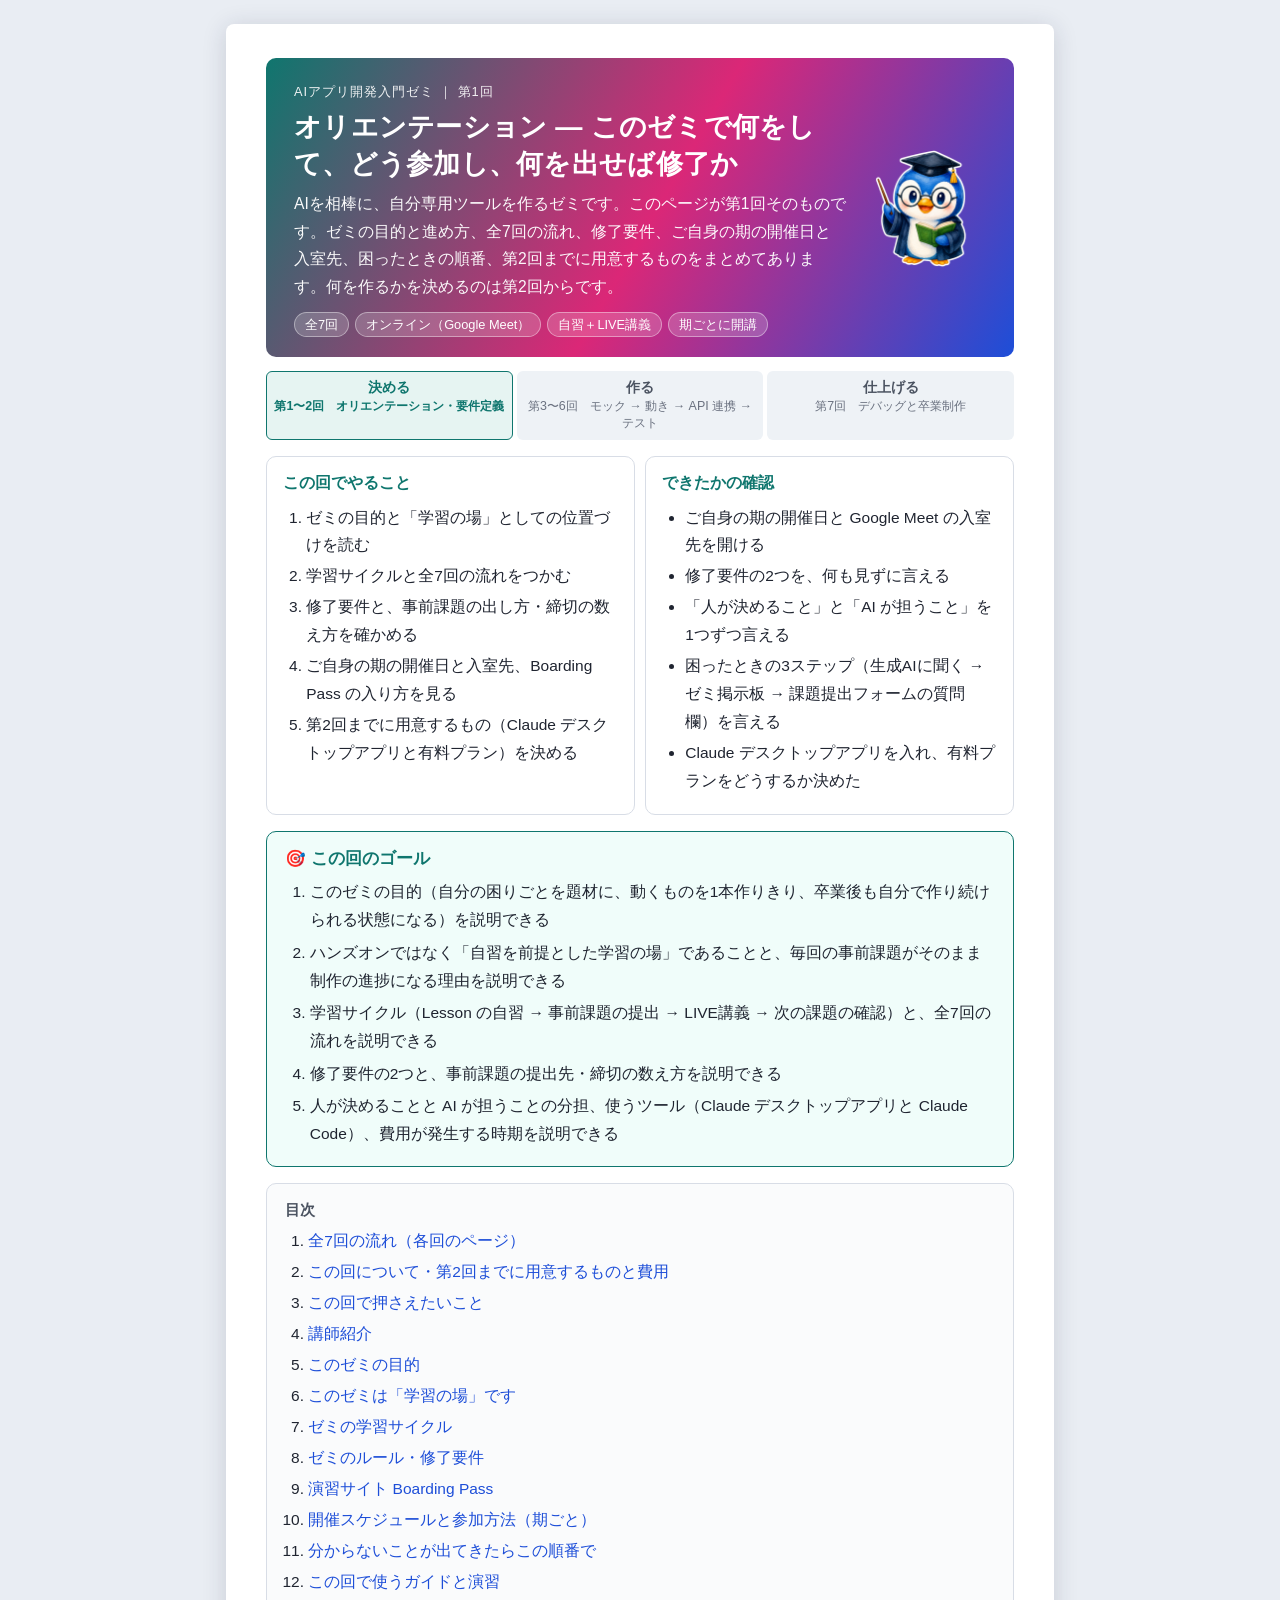
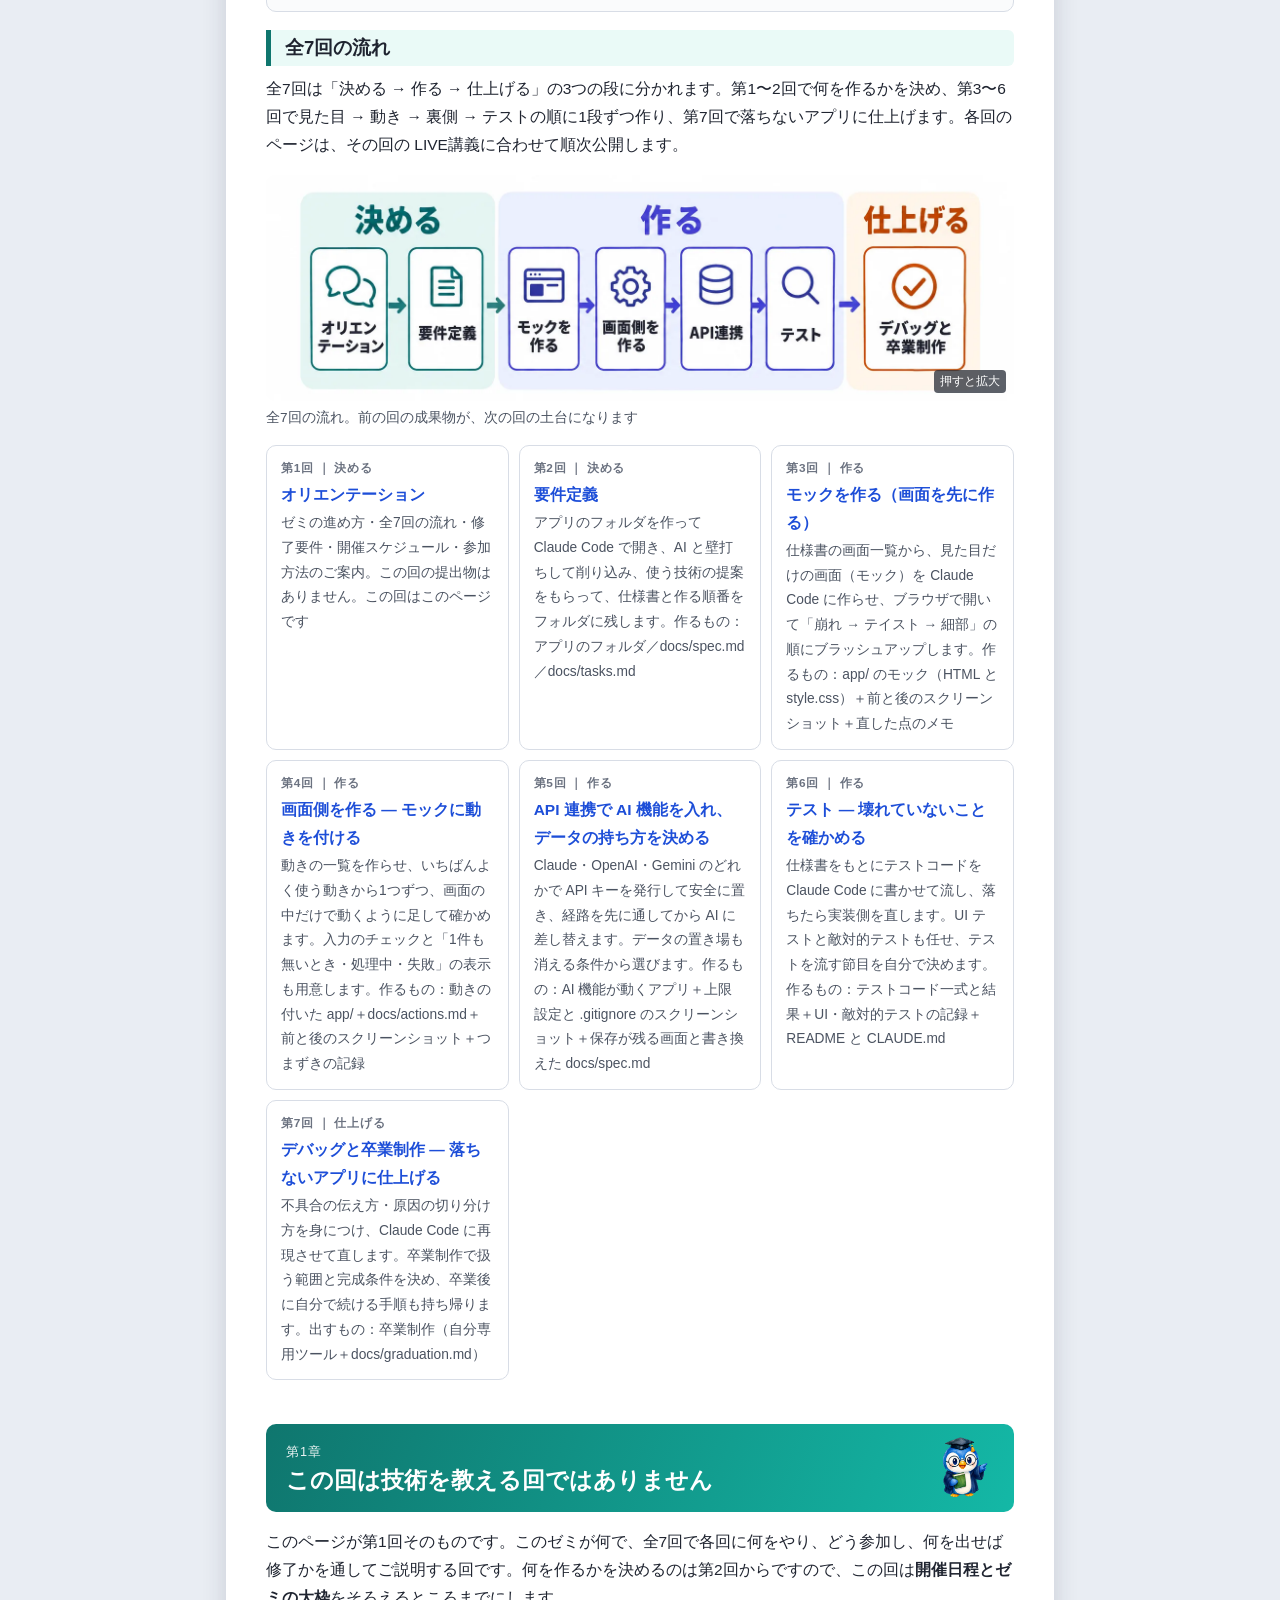
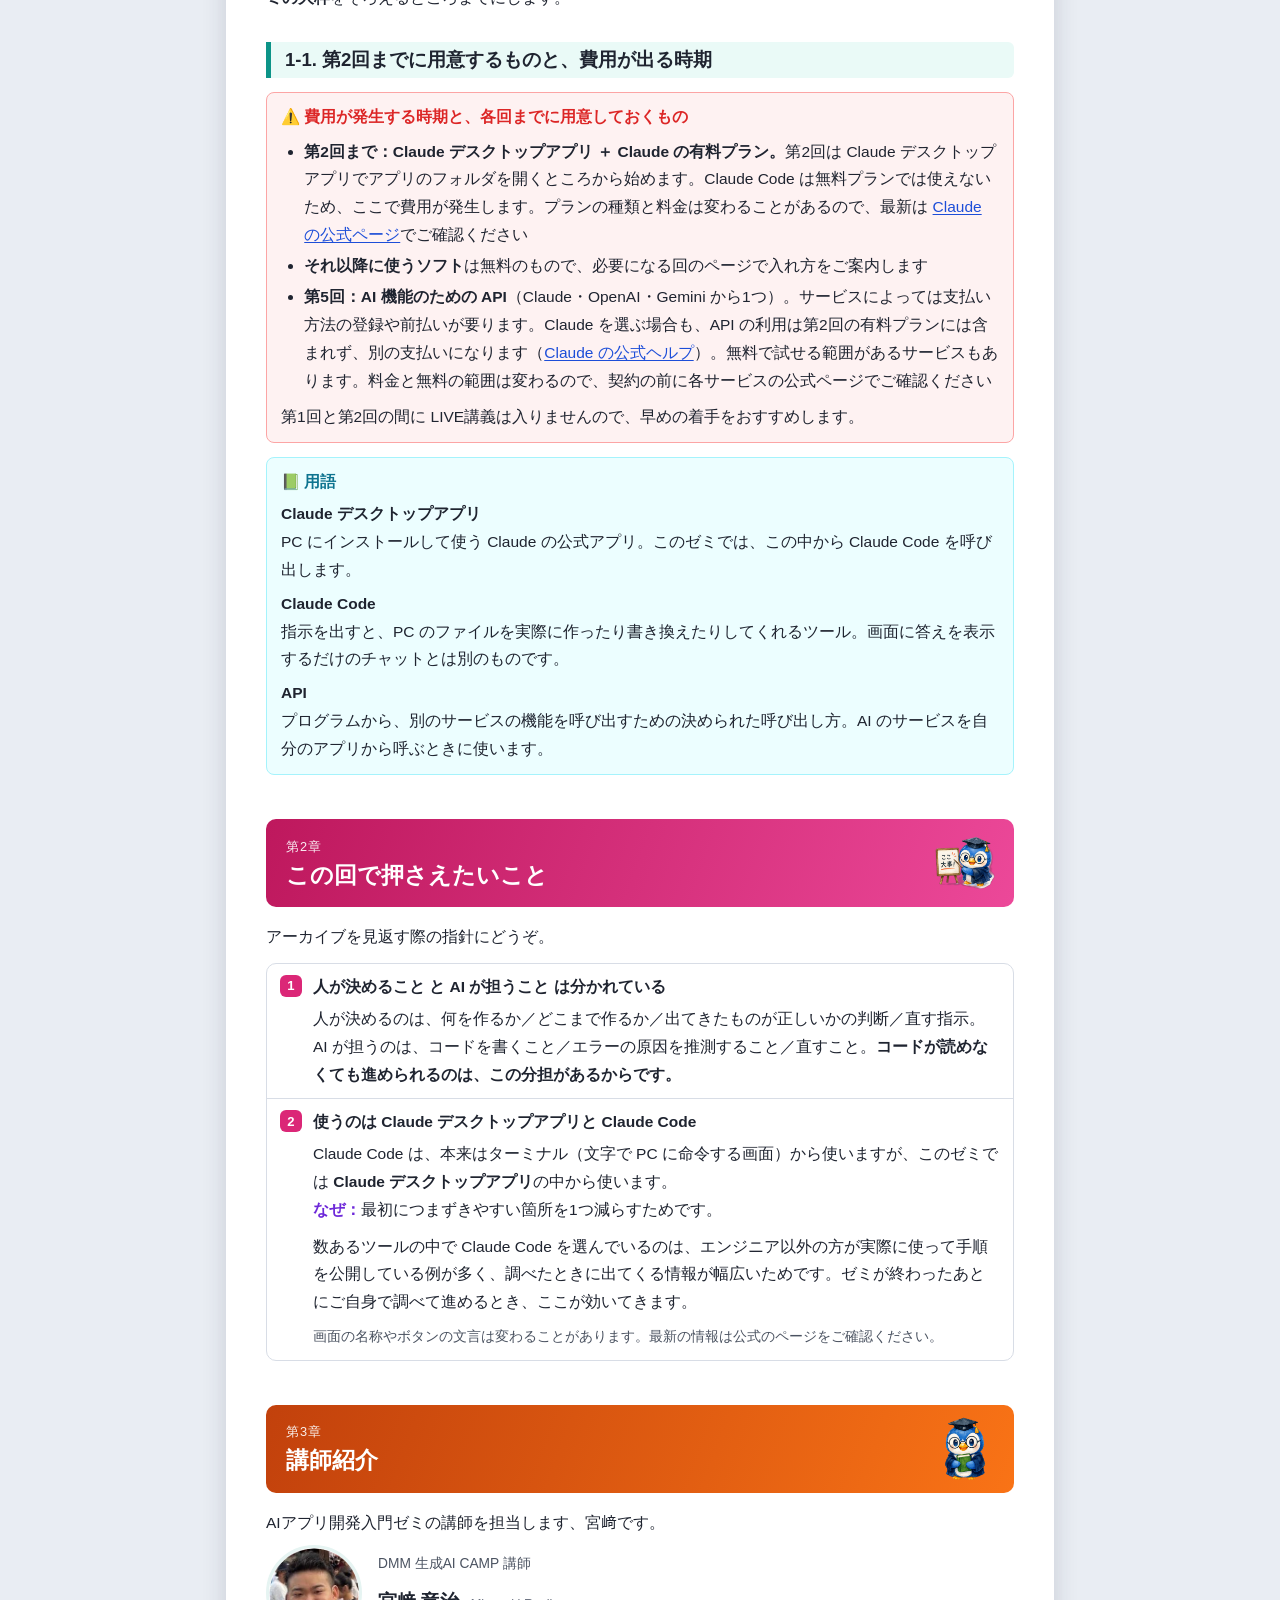
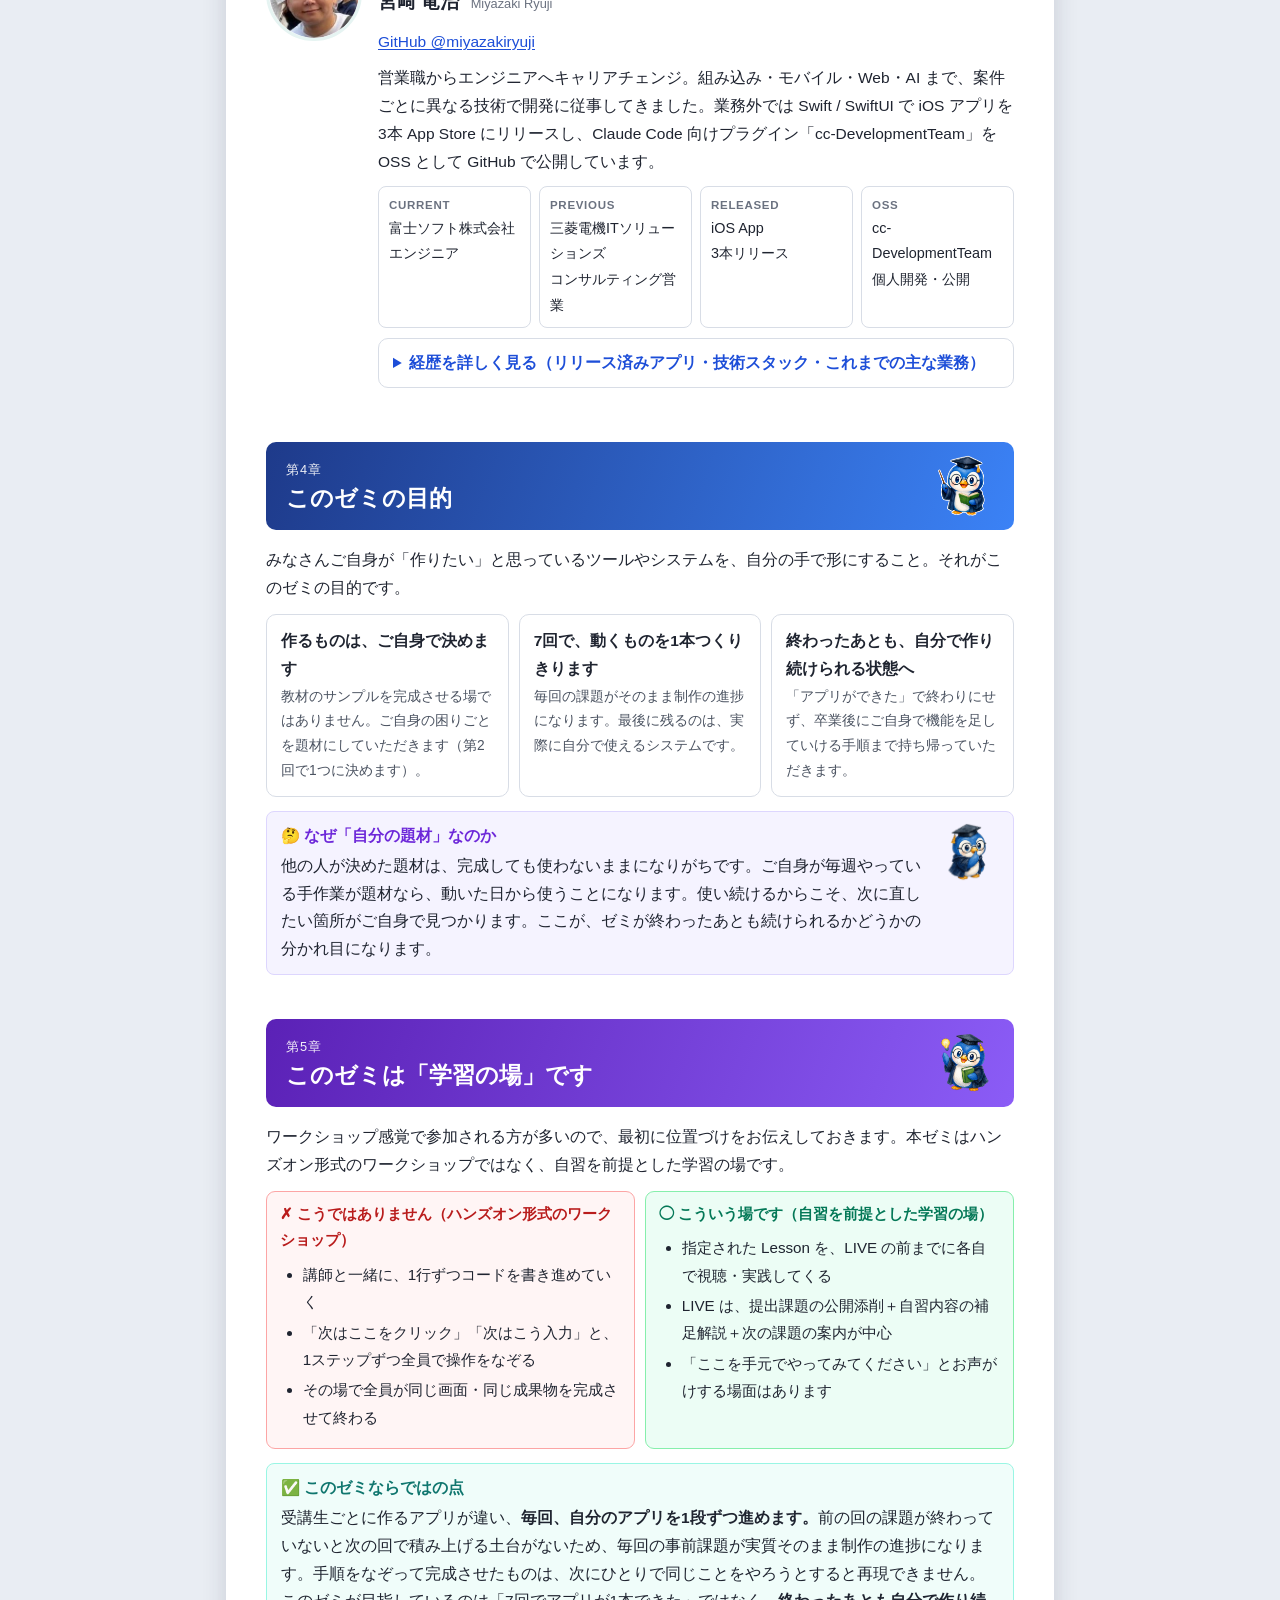
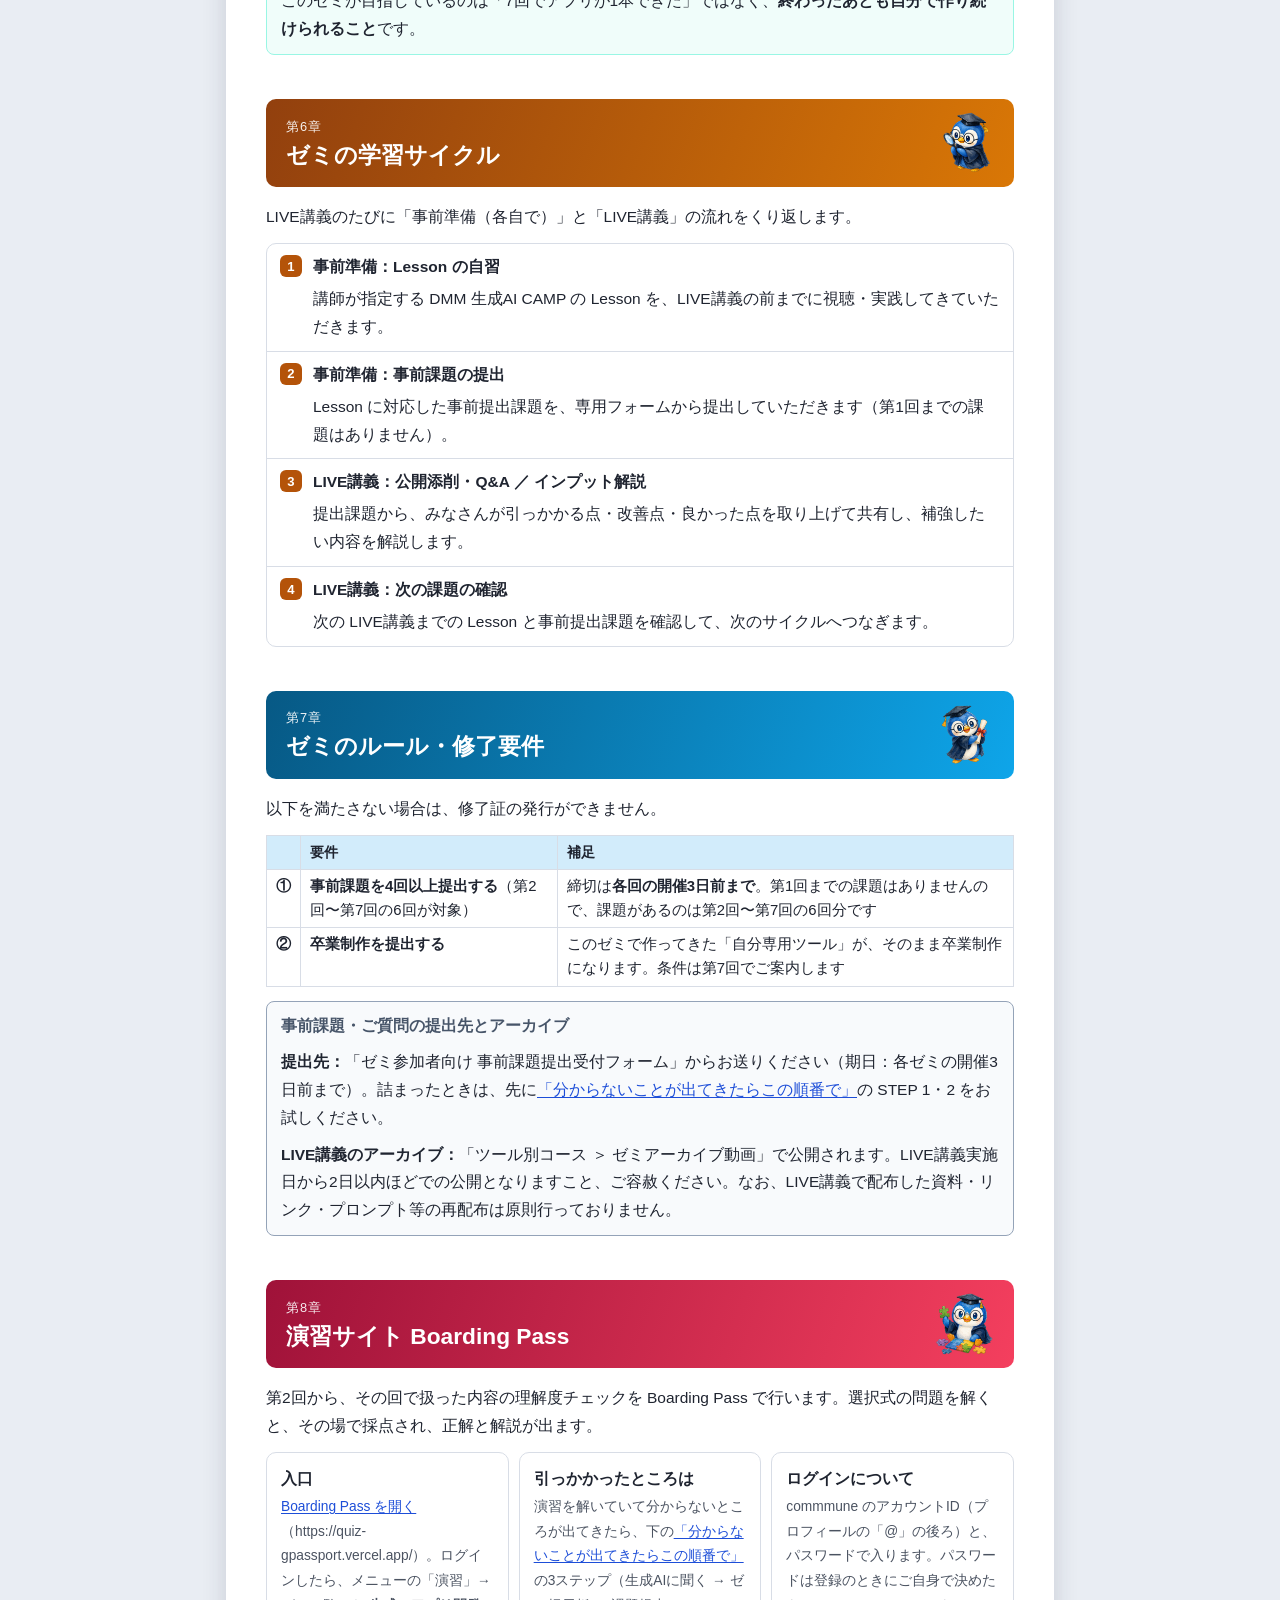
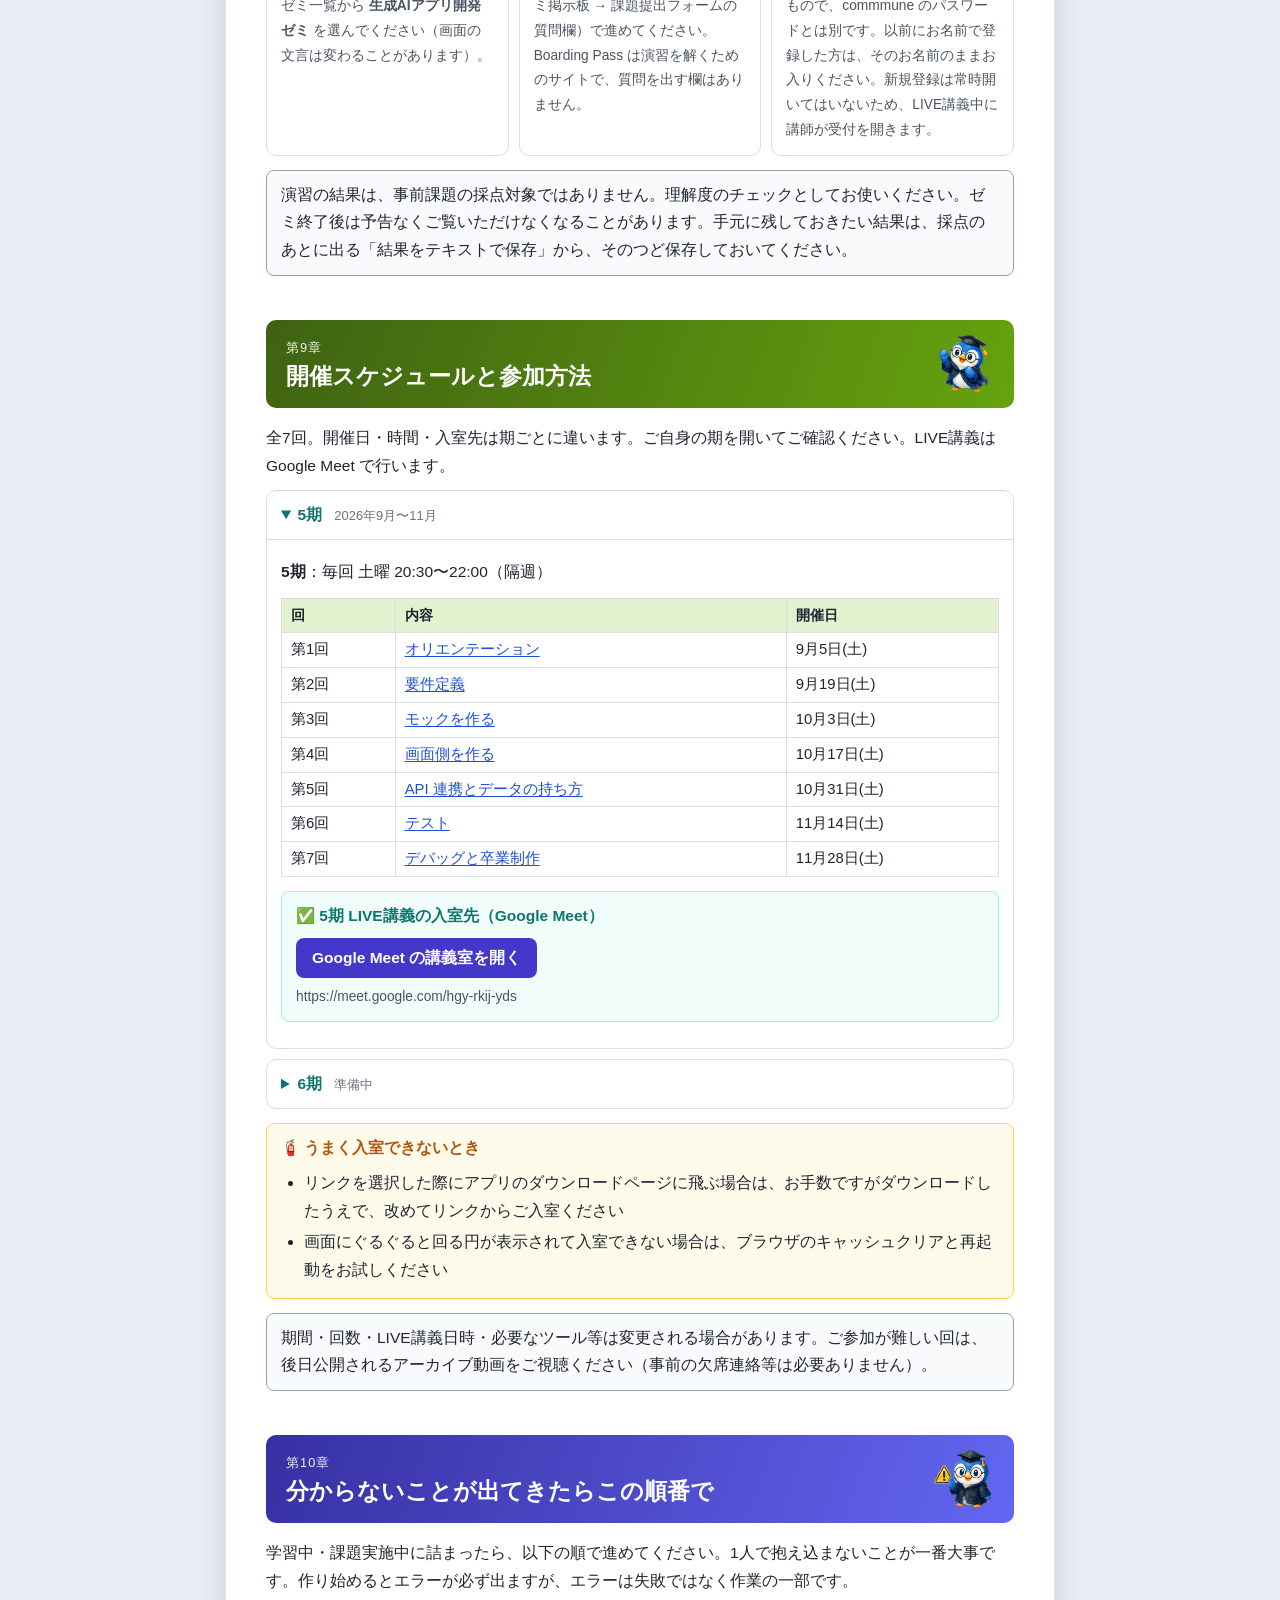
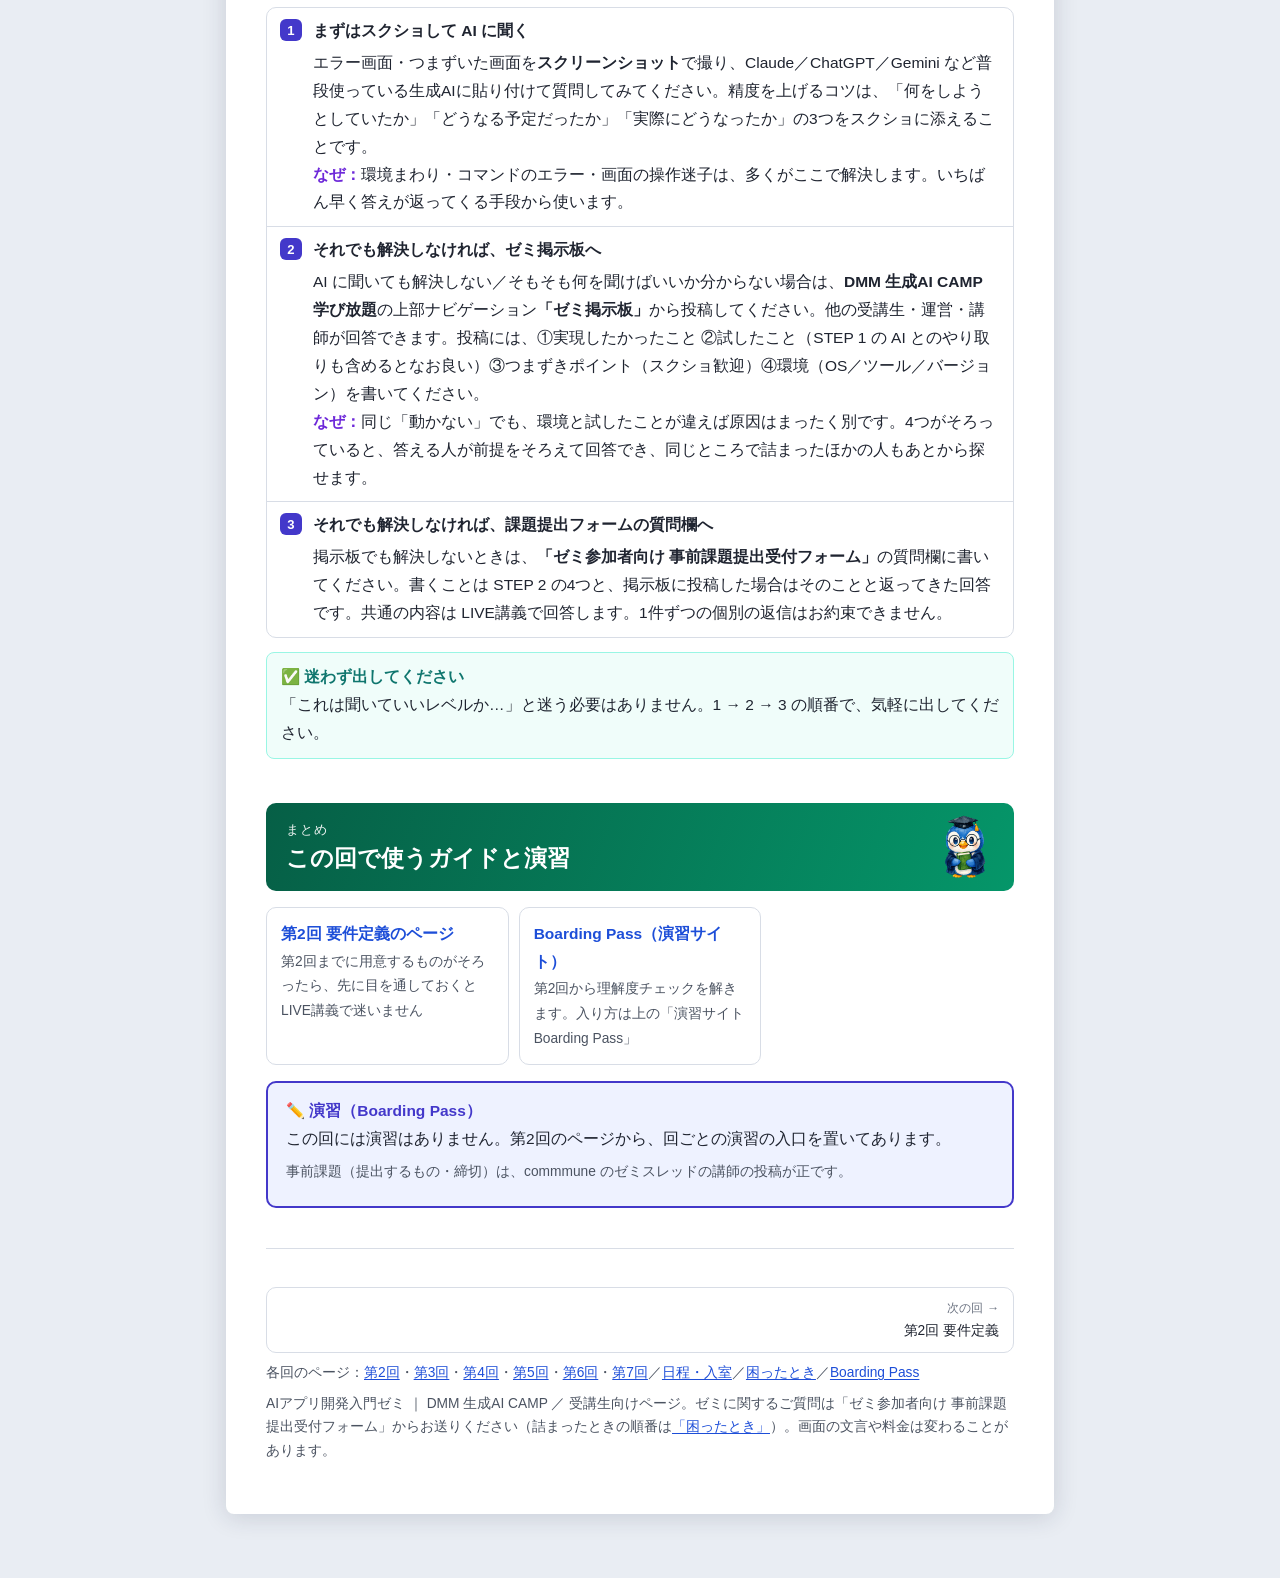
==== commit 455a72bf: "Home と第2〜7回の章の帯（第N章）の右にもペンギン先生を置いた。入門ゼミ型のお手本と、マスターゼミの各回の資料（第1章 pointing → 第2章 koko_daiji_board → 第3章" ====
--- a/index.html
+++ b/index.html
@@ -102,6 +102,7 @@
       <div class="ep">第1章</div>
       <h2>この回は技術を教える回ではありません</h2>
     </div>
+    <img class="penguin penguin-ch" src="assets/penguins/penguin_pointing.png" alt="">
   </div>
   <p>このページが第1回そのものです。このゼミが何で、全7回で各回に何をやり、どう参加し、何を出せば修了かを通してご説明する回です。何を作るかを決めるのは第2回からですので、この回は<strong>開催日程とゼミの大枠</strong>をそろえるところまでにします。</p>
 
@@ -151,6 +152,7 @@
       <div class="ep">第3章</div>
       <h2>講師紹介</h2>
     </div>
+    <img class="penguin penguin-ch" src="assets/penguins/penguin_holding_book.png" alt="">
   </div>
   <p>AIアプリ開発入門ゼミの講師を担当します、宮﨑です。</p>
   <div class="instructor">
@@ -204,6 +206,7 @@
       <div class="ep">第4章</div>
       <h2>このゼミの目的</h2>
     </div>
+    <img class="penguin penguin-ch" src="assets/penguins/penguin_teaching.png" alt="">
   </div>
   <p>みなさんご自身が「作りたい」と思っているツールやシステムを、自分の手で形にすること。それがこのゼミの目的です。</p>
   <div class="cards">
@@ -221,6 +224,7 @@
       <div class="ep">第5章</div>
       <h2>このゼミは「学習の場」です</h2>
     </div>
+    <img class="penguin penguin-ch" src="assets/penguins/penguin_idea_lightbulb.png" alt="">
   </div>
   <p>ワークショップ感覚で参加される方が多いので、最初に位置づけをお伝えしておきます。本ゼミはハンズオン形式のワークショップではなく、自習を前提とした学習の場です。</p>
   <div class="ba">
@@ -247,6 +251,7 @@
       <div class="ep">第6章</div>
       <h2>ゼミの学習サイクル</h2>
     </div>
+    <img class="penguin penguin-ch" src="assets/penguins/penguin_magnifying_front.png" alt="">
   </div>
   <p>LIVE講義のたびに「事前準備（各自で）」と「LIVE講義」の流れをくり返します。</p>
   <ol class="steps">
@@ -287,6 +292,7 @@
       <div class="ep">第8章</div>
       <h2>演習サイト Boarding Pass</h2>
     </div>
+    <img class="penguin penguin-ch" src="assets/penguins/penguin_puzzle.png" alt="">
   </div>
   <p>第2回から、その回で扱った内容の理解度チェックを Boarding Pass で行います。選択式の問題を解くと、その場で採点され、正解と解説が出ます。</p>
   <div class="cards">
@@ -304,6 +310,7 @@
       <div class="ep">第9章</div>
       <h2>開催スケジュールと参加方法</h2>
     </div>
+    <img class="penguin penguin-ch" src="assets/penguins/penguin_cheering_both_wings.png" alt="">
   </div>
   <p>全7回。開催日・時間・入室先は期ごとに違います。ご自身の期を開いてご確認ください。LIVE講義は Google Meet で行います。</p>
 
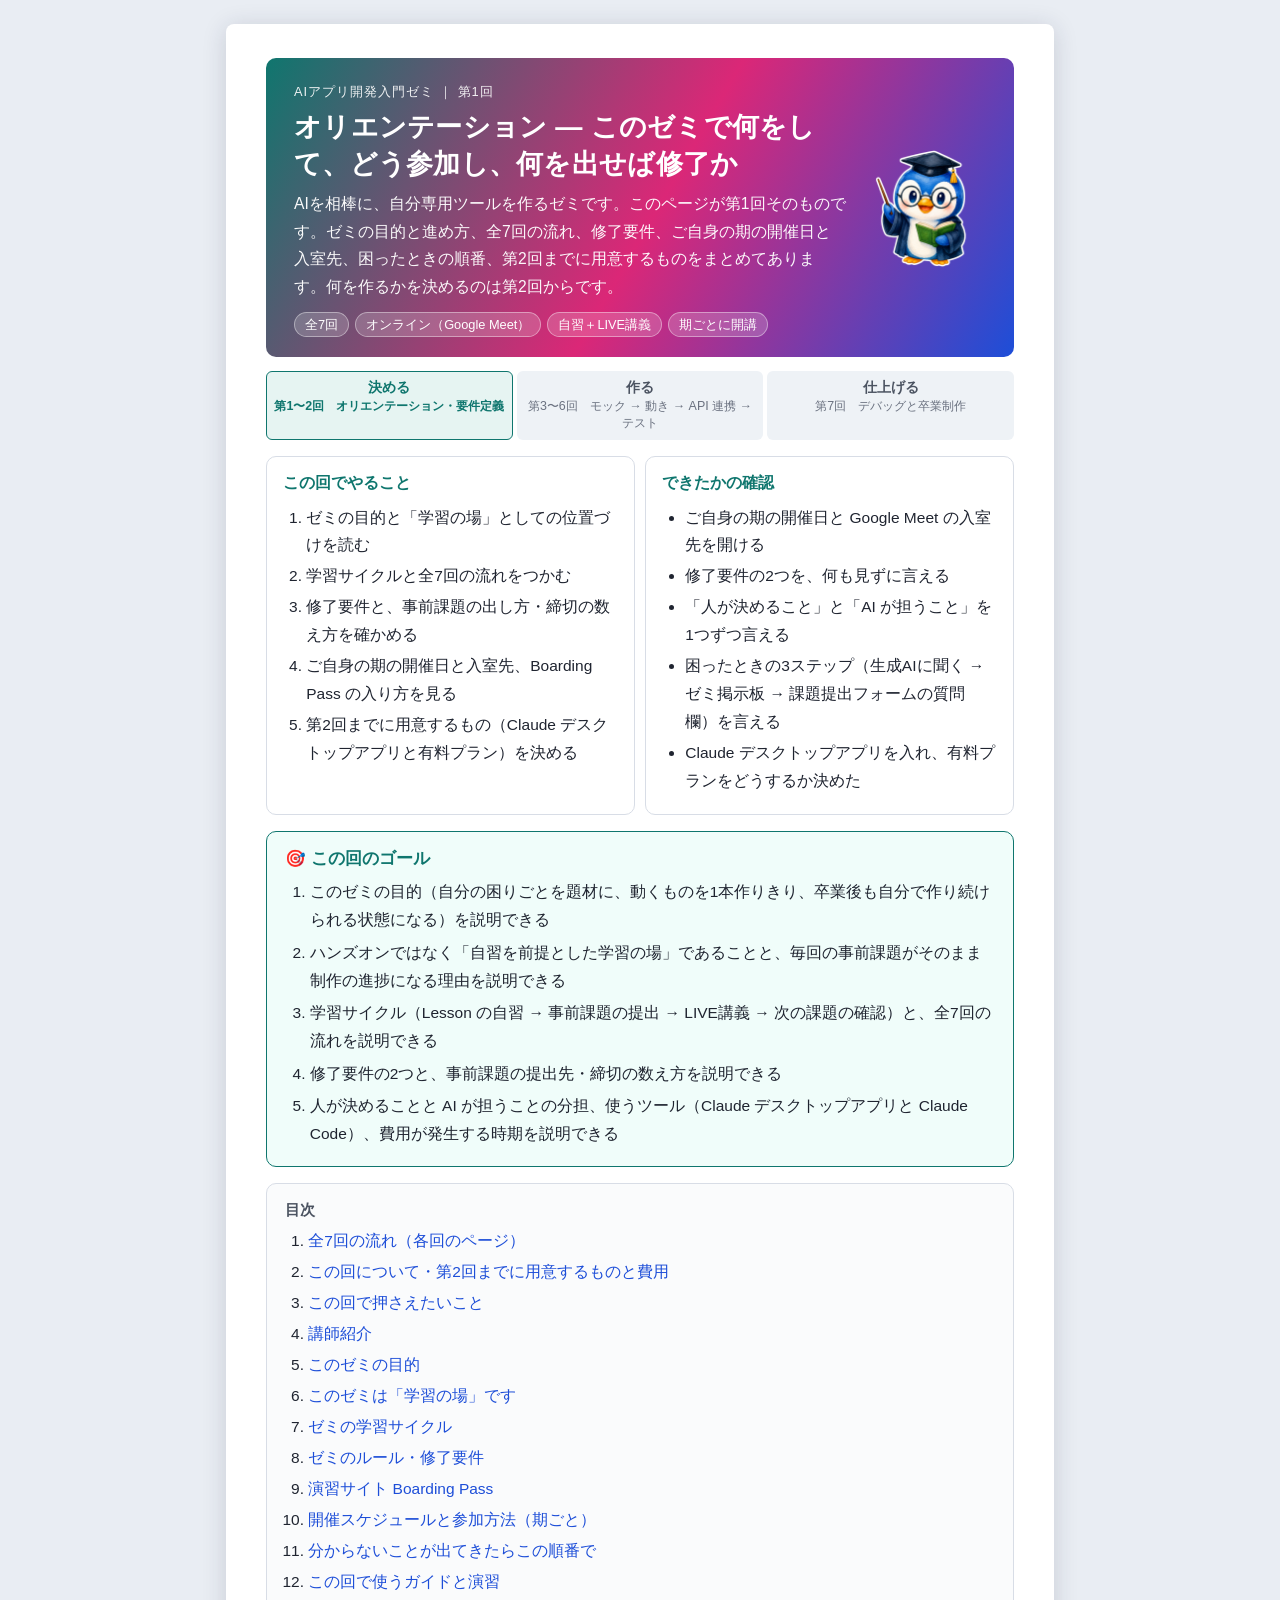
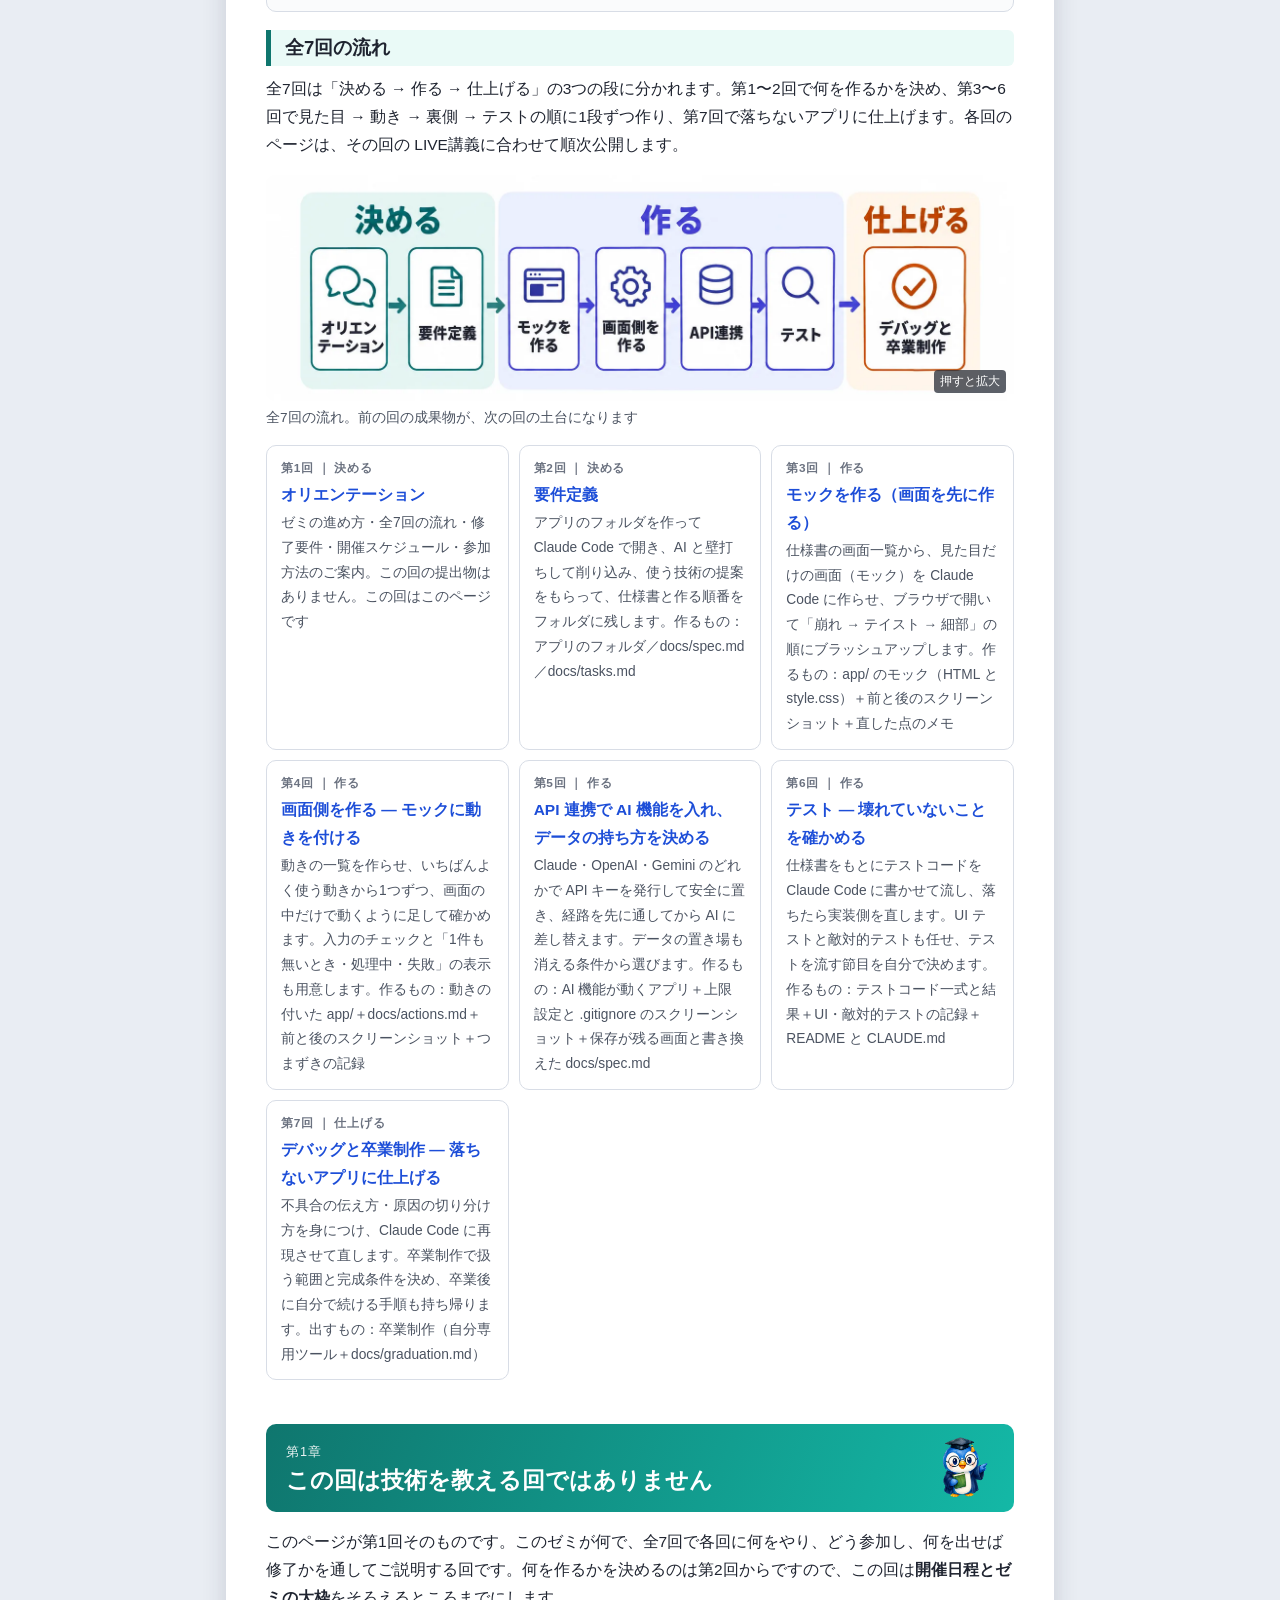
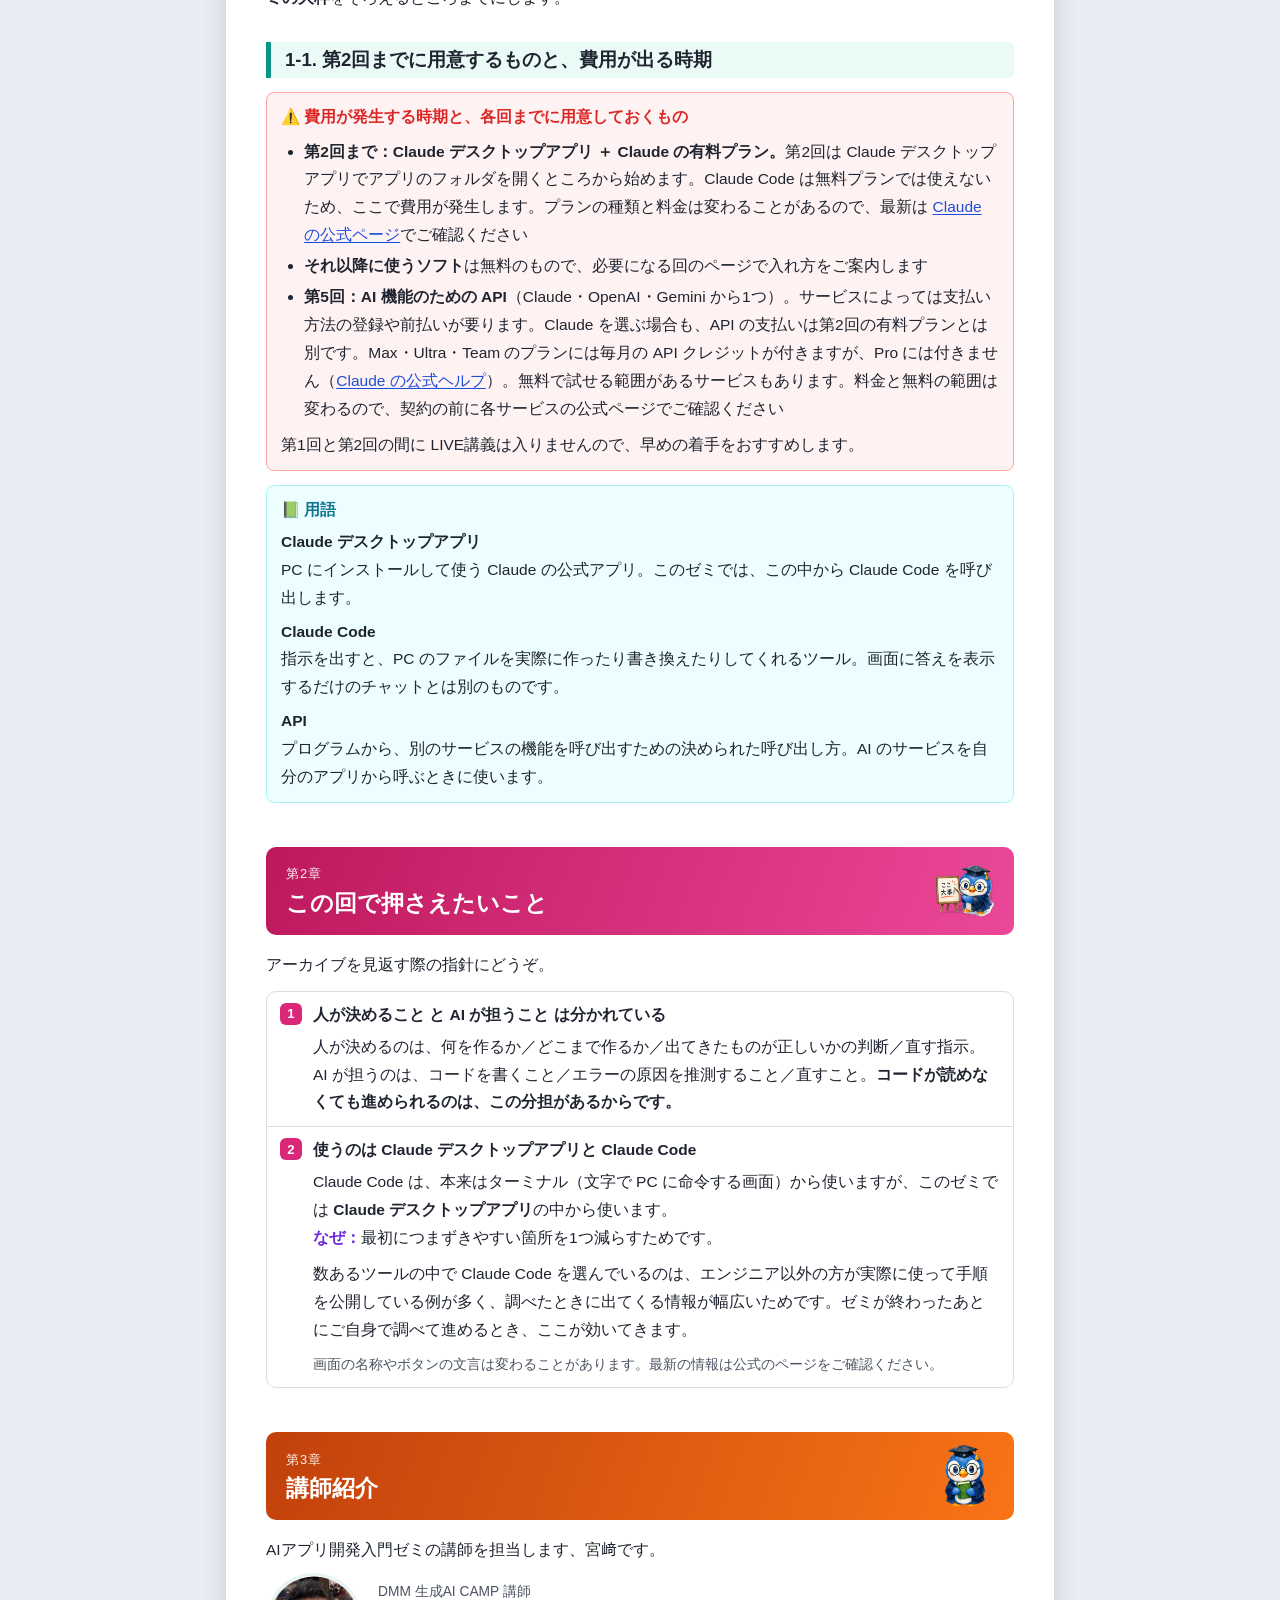
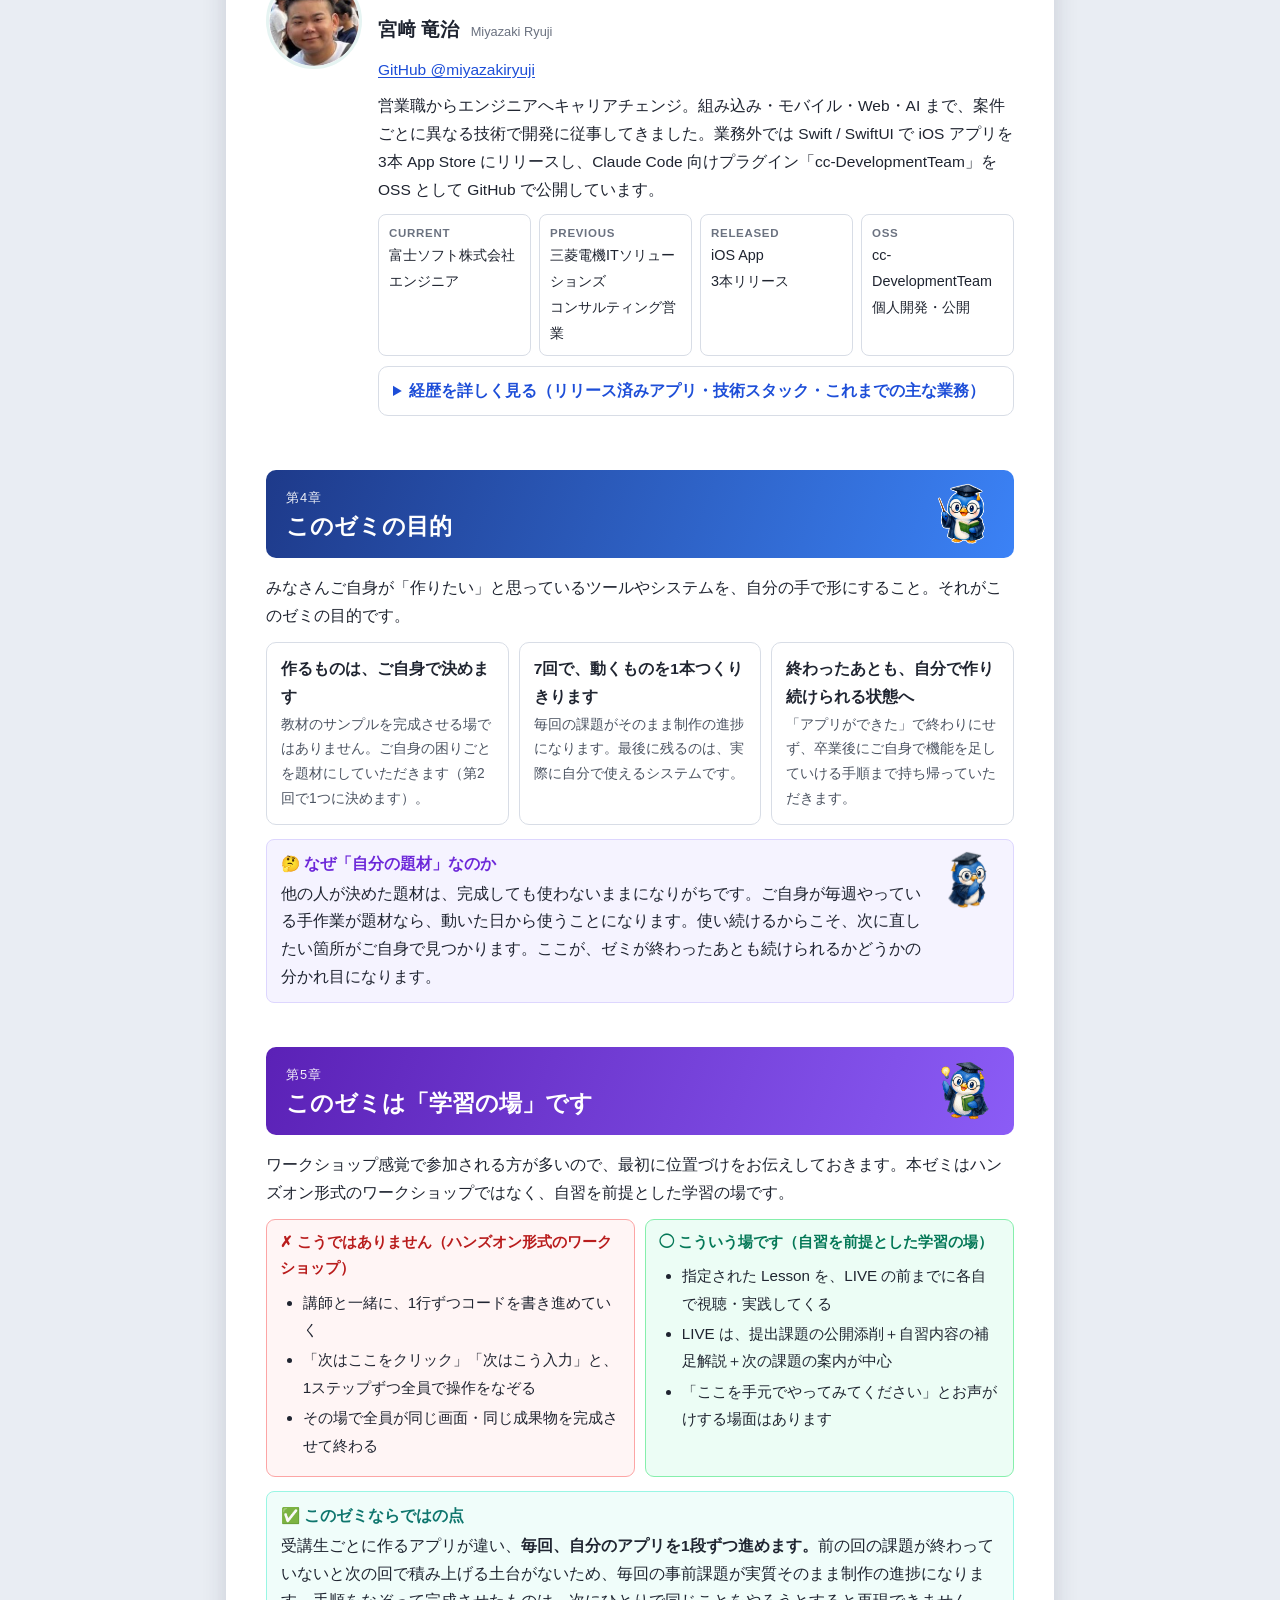
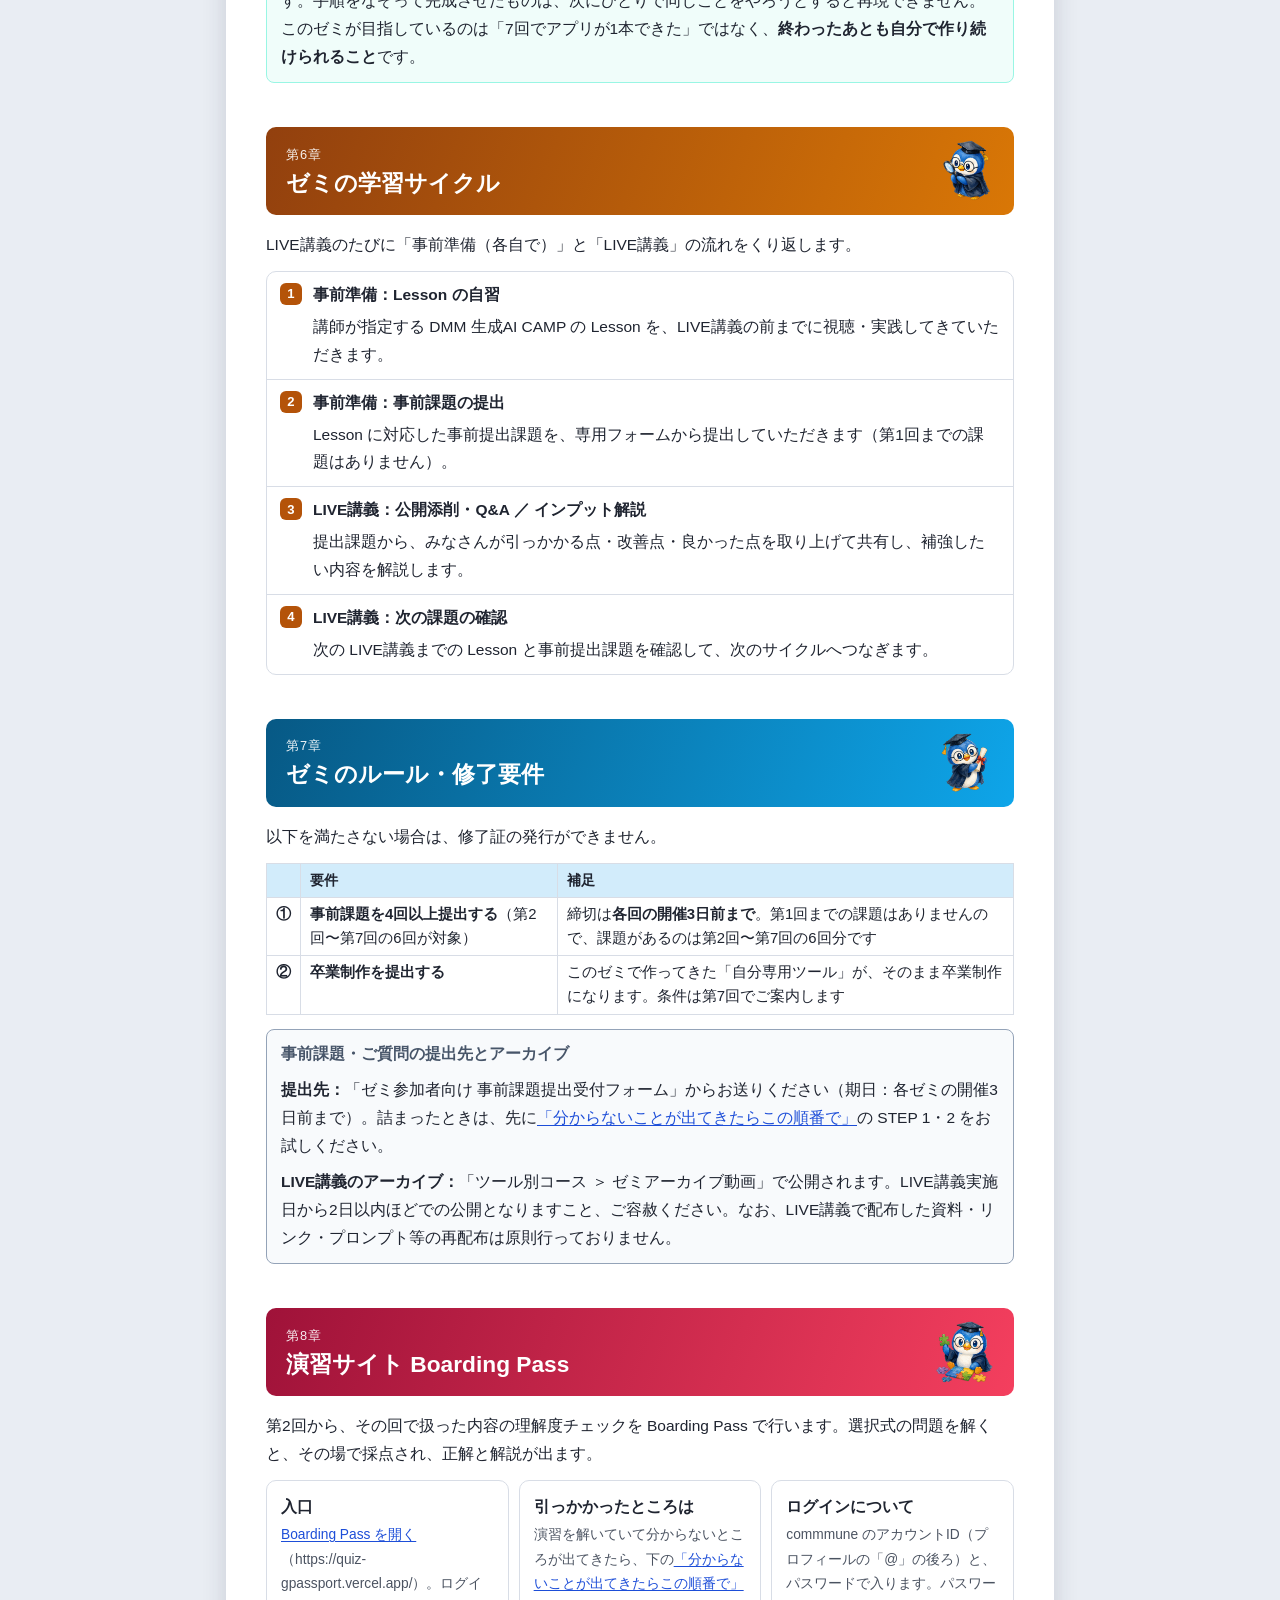
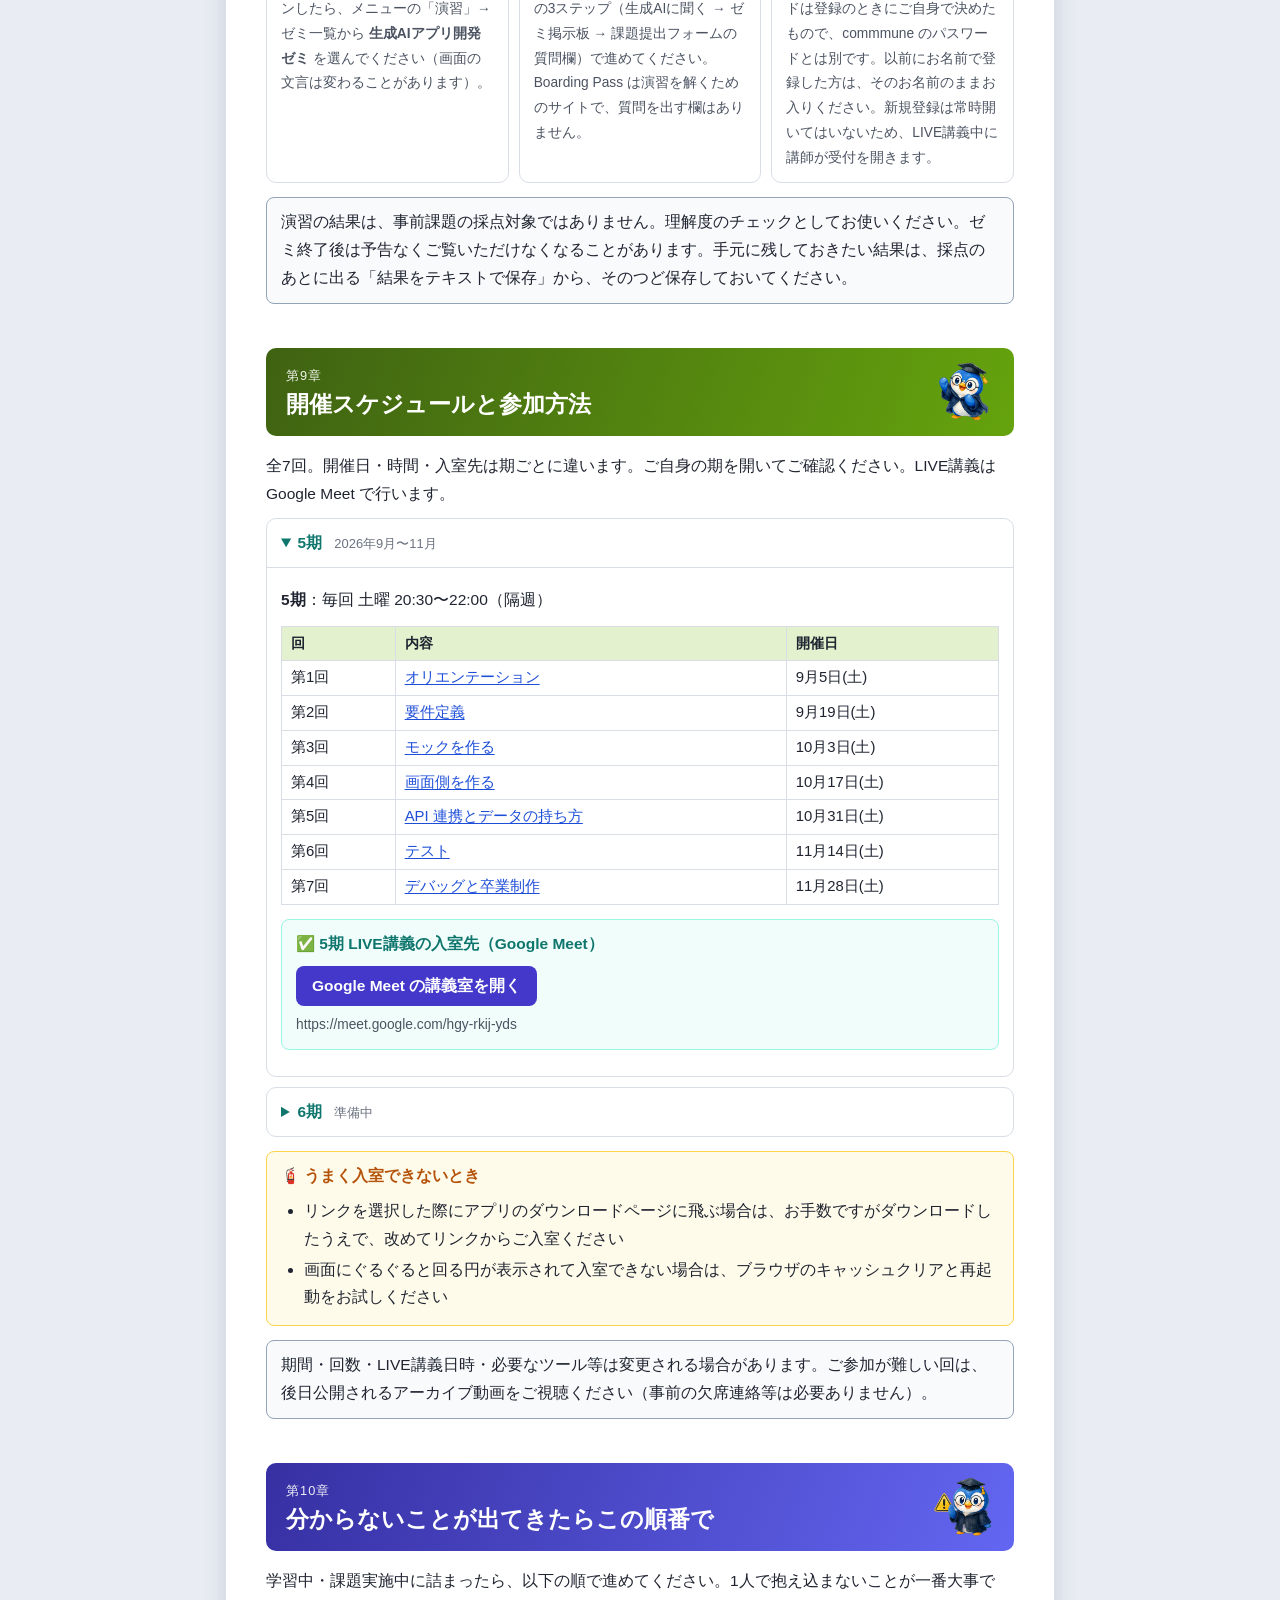
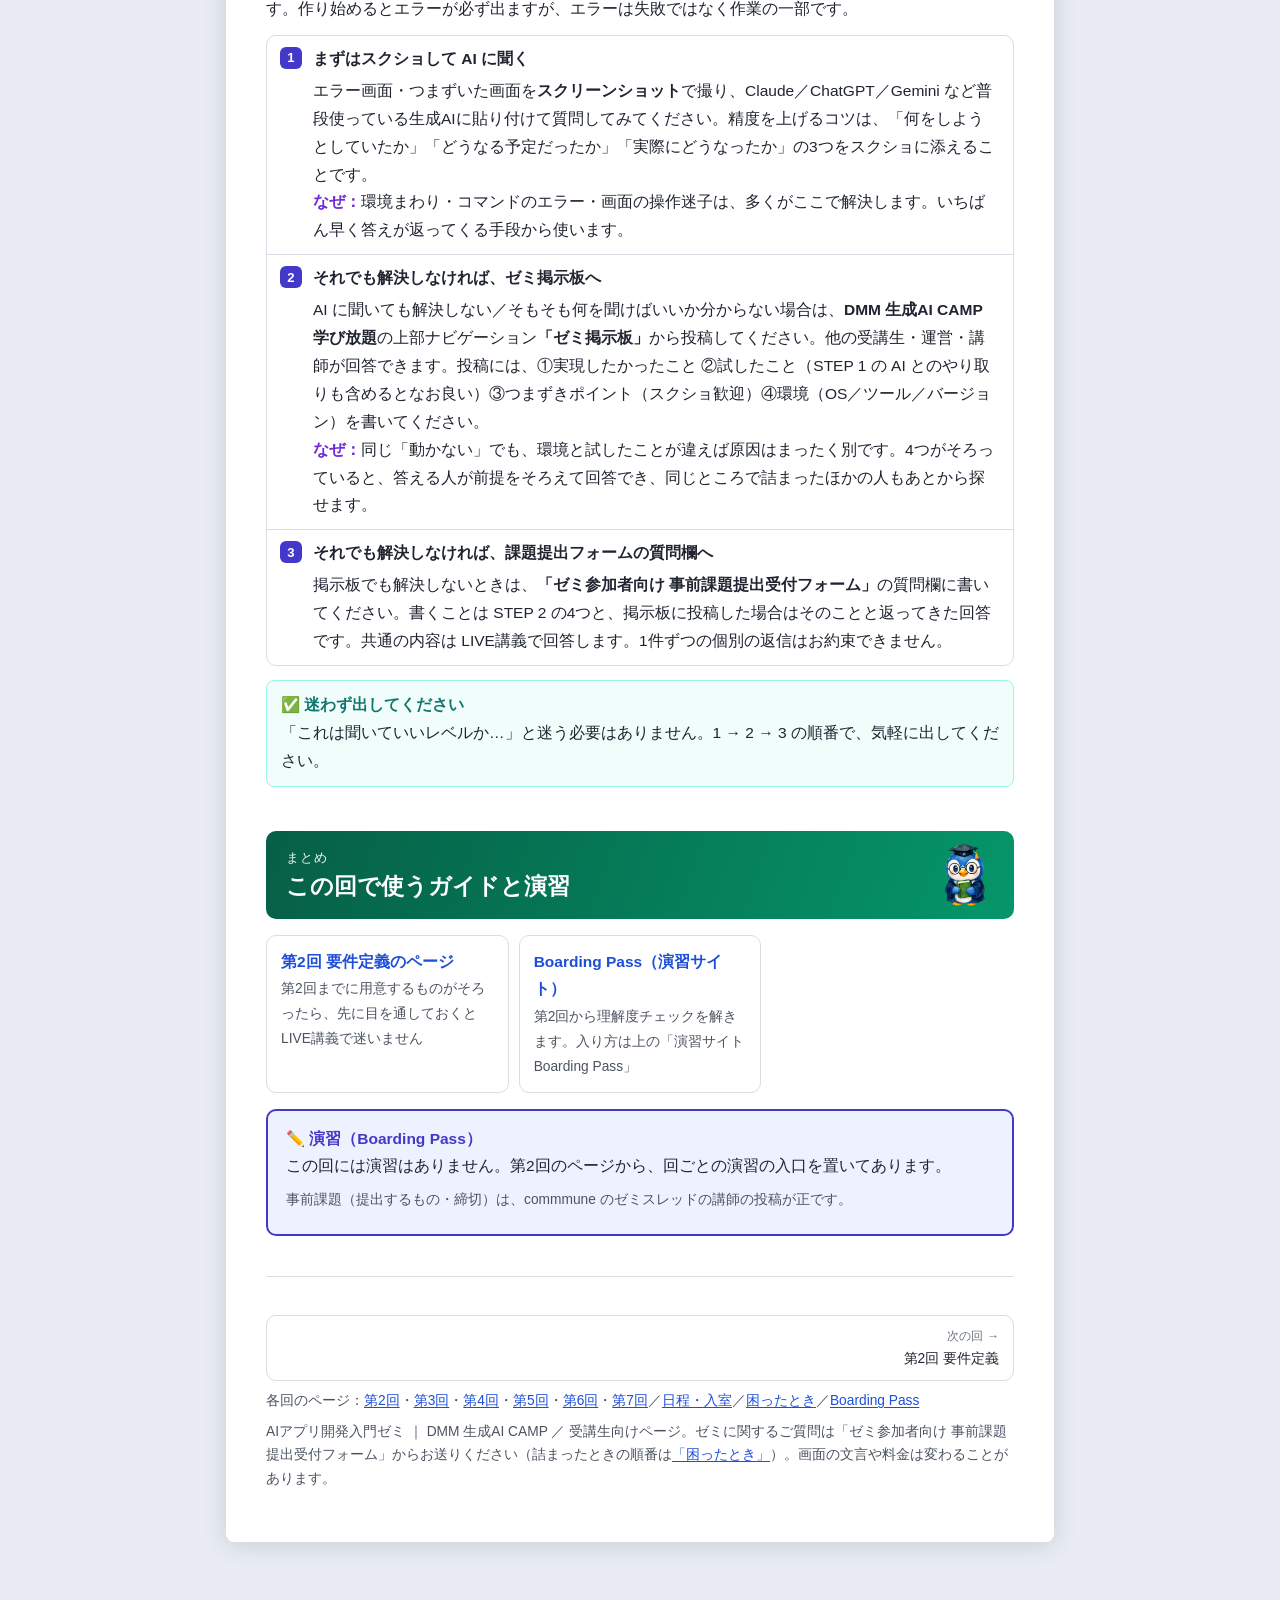
==== commit 4c3e4403: "一斉点検（2026-10-30・31）：デスクトップのモード名を「自動」に、Gemini 有料枠の料金改定とログの既定（Generate Content API と Interactions API " ====
--- a/index.html
+++ b/index.html
@@ -111,7 +111,7 @@
     <ul>
       <li><strong>第2回まで：Claude デスクトップアプリ ＋ Claude の有料プラン。</strong>第2回は Claude デスクトップアプリでアプリのフォルダを開くところから始めます。Claude Code は無料プランでは使えないため、ここで費用が発生します。プランの種類と料金は変わることがあるので、最新は <a href="https://claude.com/pricing" target="_blank" rel="noopener">Claude の公式ページ</a>でご確認ください</li>
       <li><strong>それ以降に使うソフト</strong>は無料のもので、必要になる回のページで入れ方をご案内します</li>
-      <li><strong>第5回：AI 機能のための API</strong>（Claude・OpenAI・Gemini から1つ）。サービスによっては支払い方法の登録や前払いが要ります。Claude を選ぶ場合も、API の利用は第2回の有料プランには含まれず、別の支払いになります（<a href="https://support.claude.com/en/articles/9876003" target="_blank" rel="noopener">Claude の公式ヘルプ</a>）。無料で試せる範囲があるサービスもあります。料金と無料の範囲は変わるので、契約の前に各サービスの公式ページでご確認ください</li>
+      <li><strong>第5回：AI 機能のための API</strong>（Claude・OpenAI・Gemini から1つ）。サービスによっては支払い方法の登録や前払いが要ります。Claude を選ぶ場合も、API の支払いは第2回の有料プランとは別です。Max・Ultra・Team のプランには毎月の API クレジットが付きますが、Pro には付きません（<a href="https://support.claude.com/en/articles/9876003" target="_blank" rel="noopener">Claude の公式ヘルプ</a>）。無料で試せる範囲があるサービスもあります。料金と無料の範囲は変わるので、契約の前に各サービスの公式ページでご確認ください</li>
     </ul>
     <p>第1回と第2回の間に LIVE講義は入りませんので、早めの着手をおすすめします。</p>
   </div>
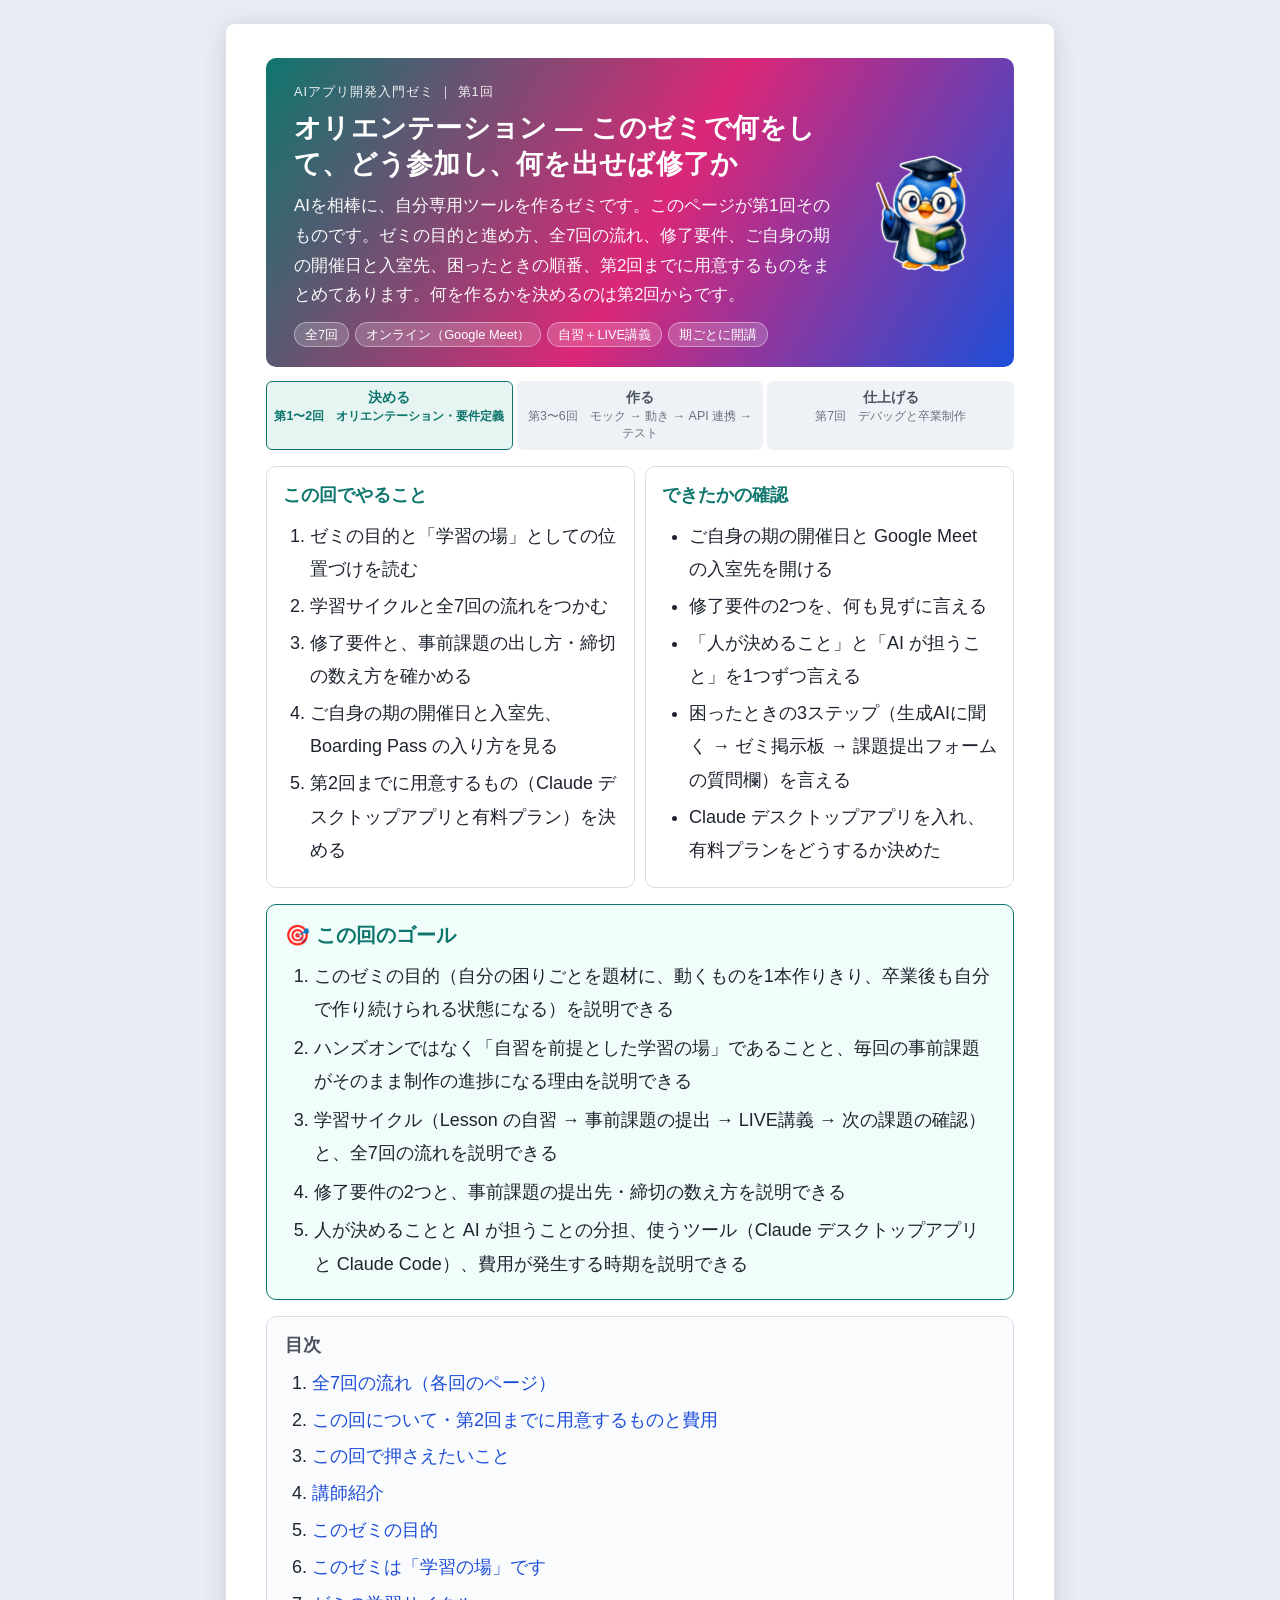
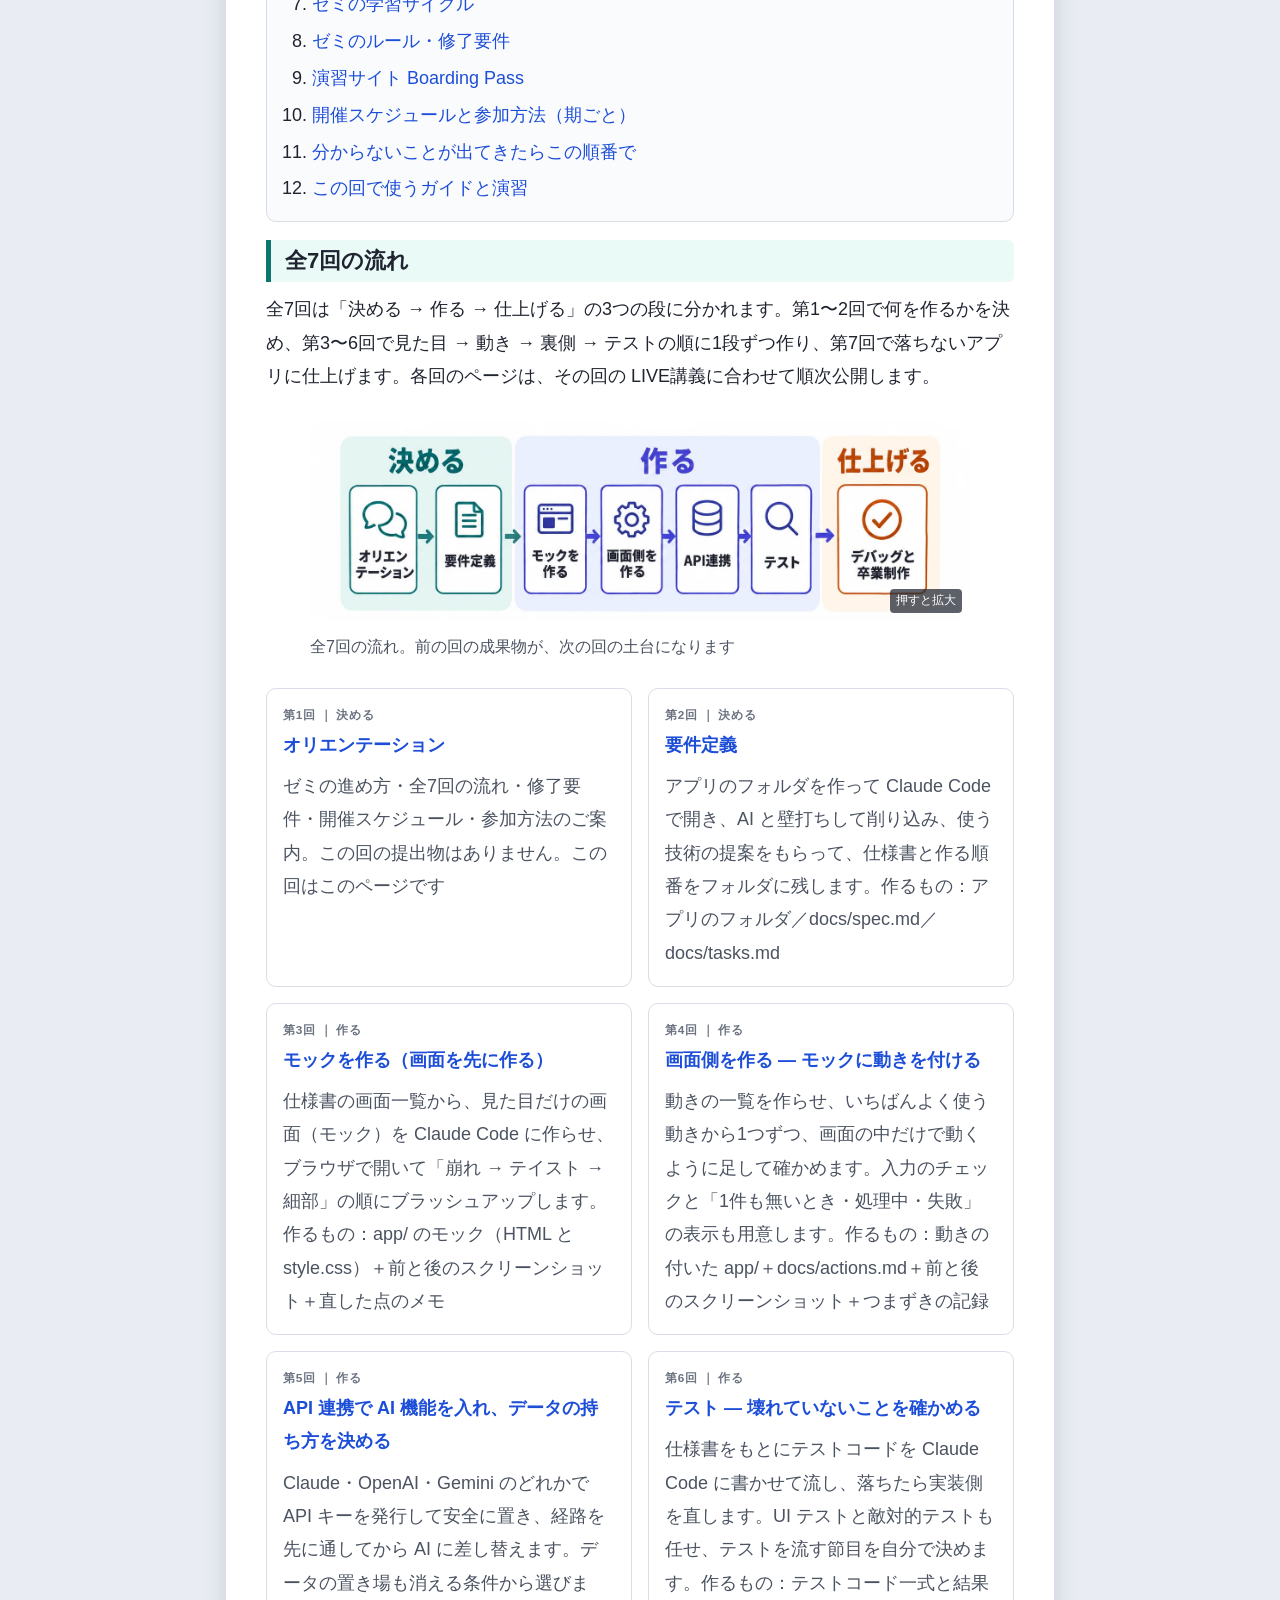
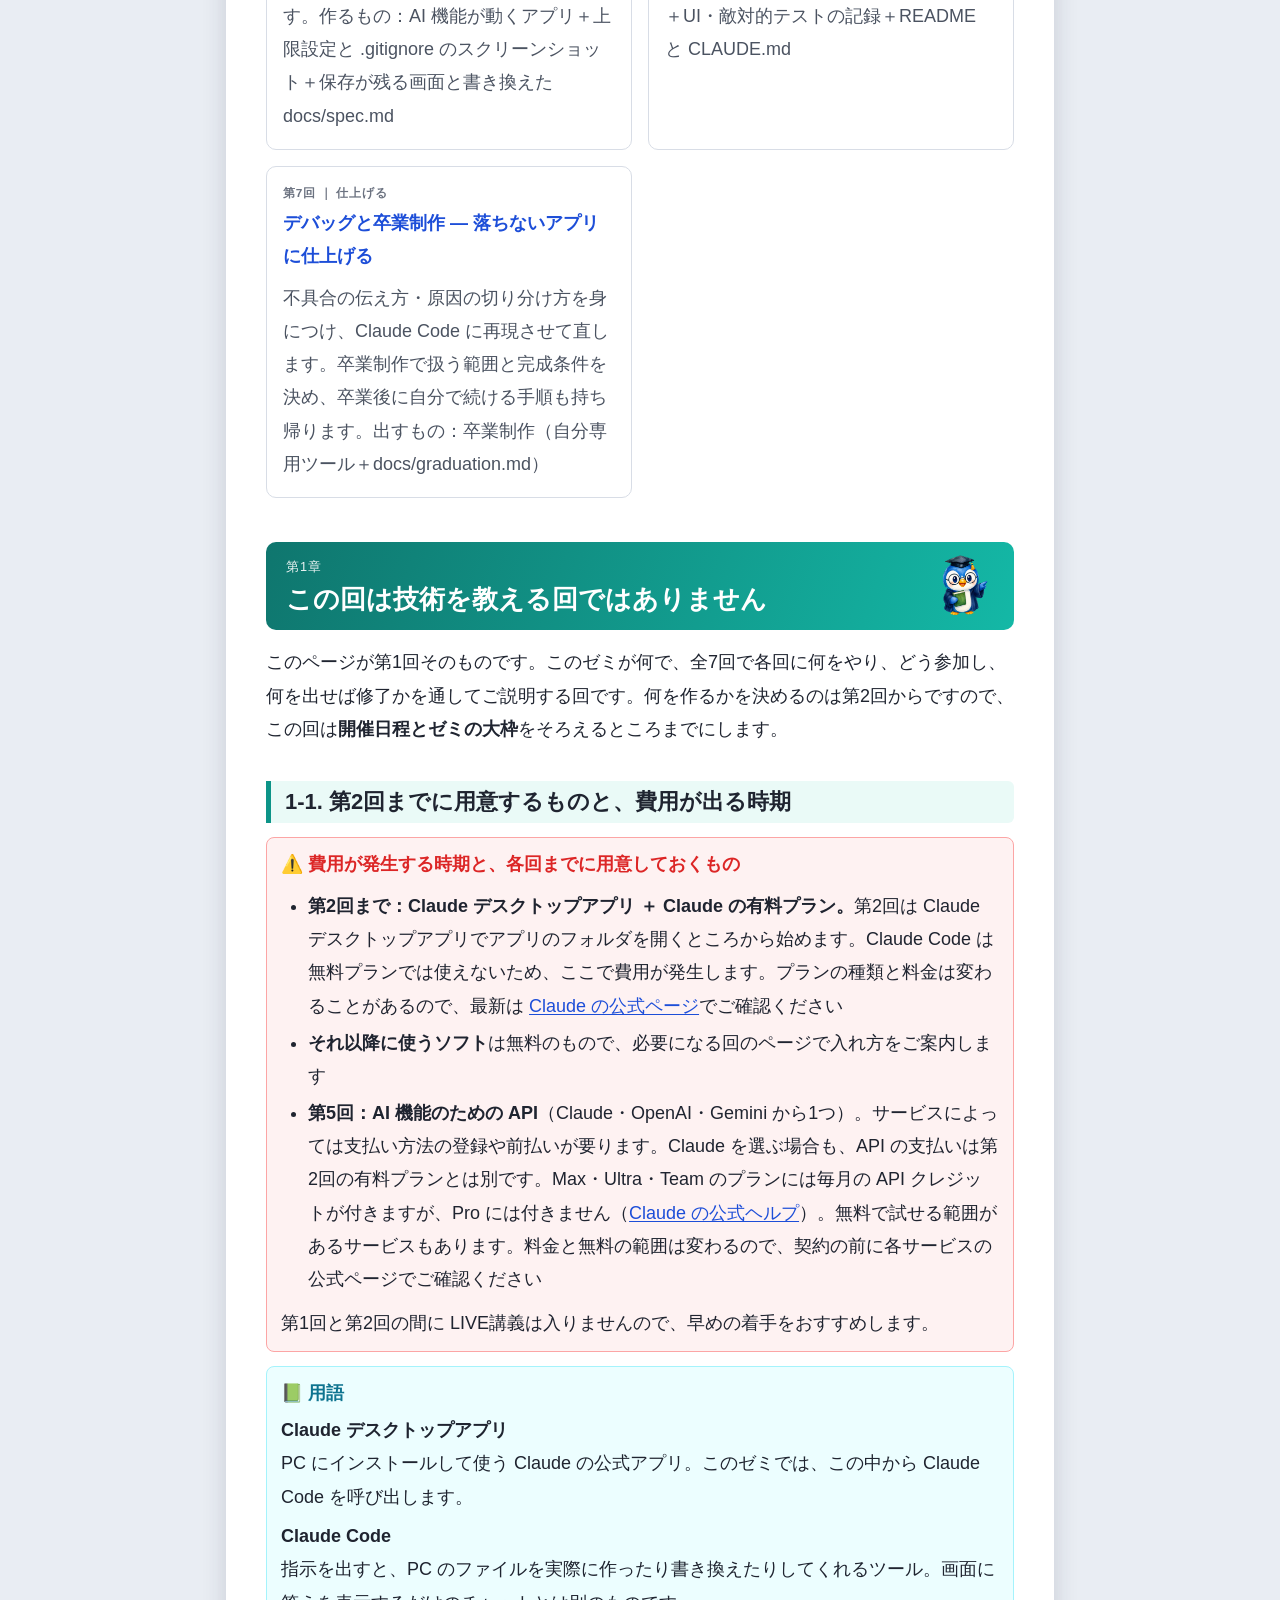
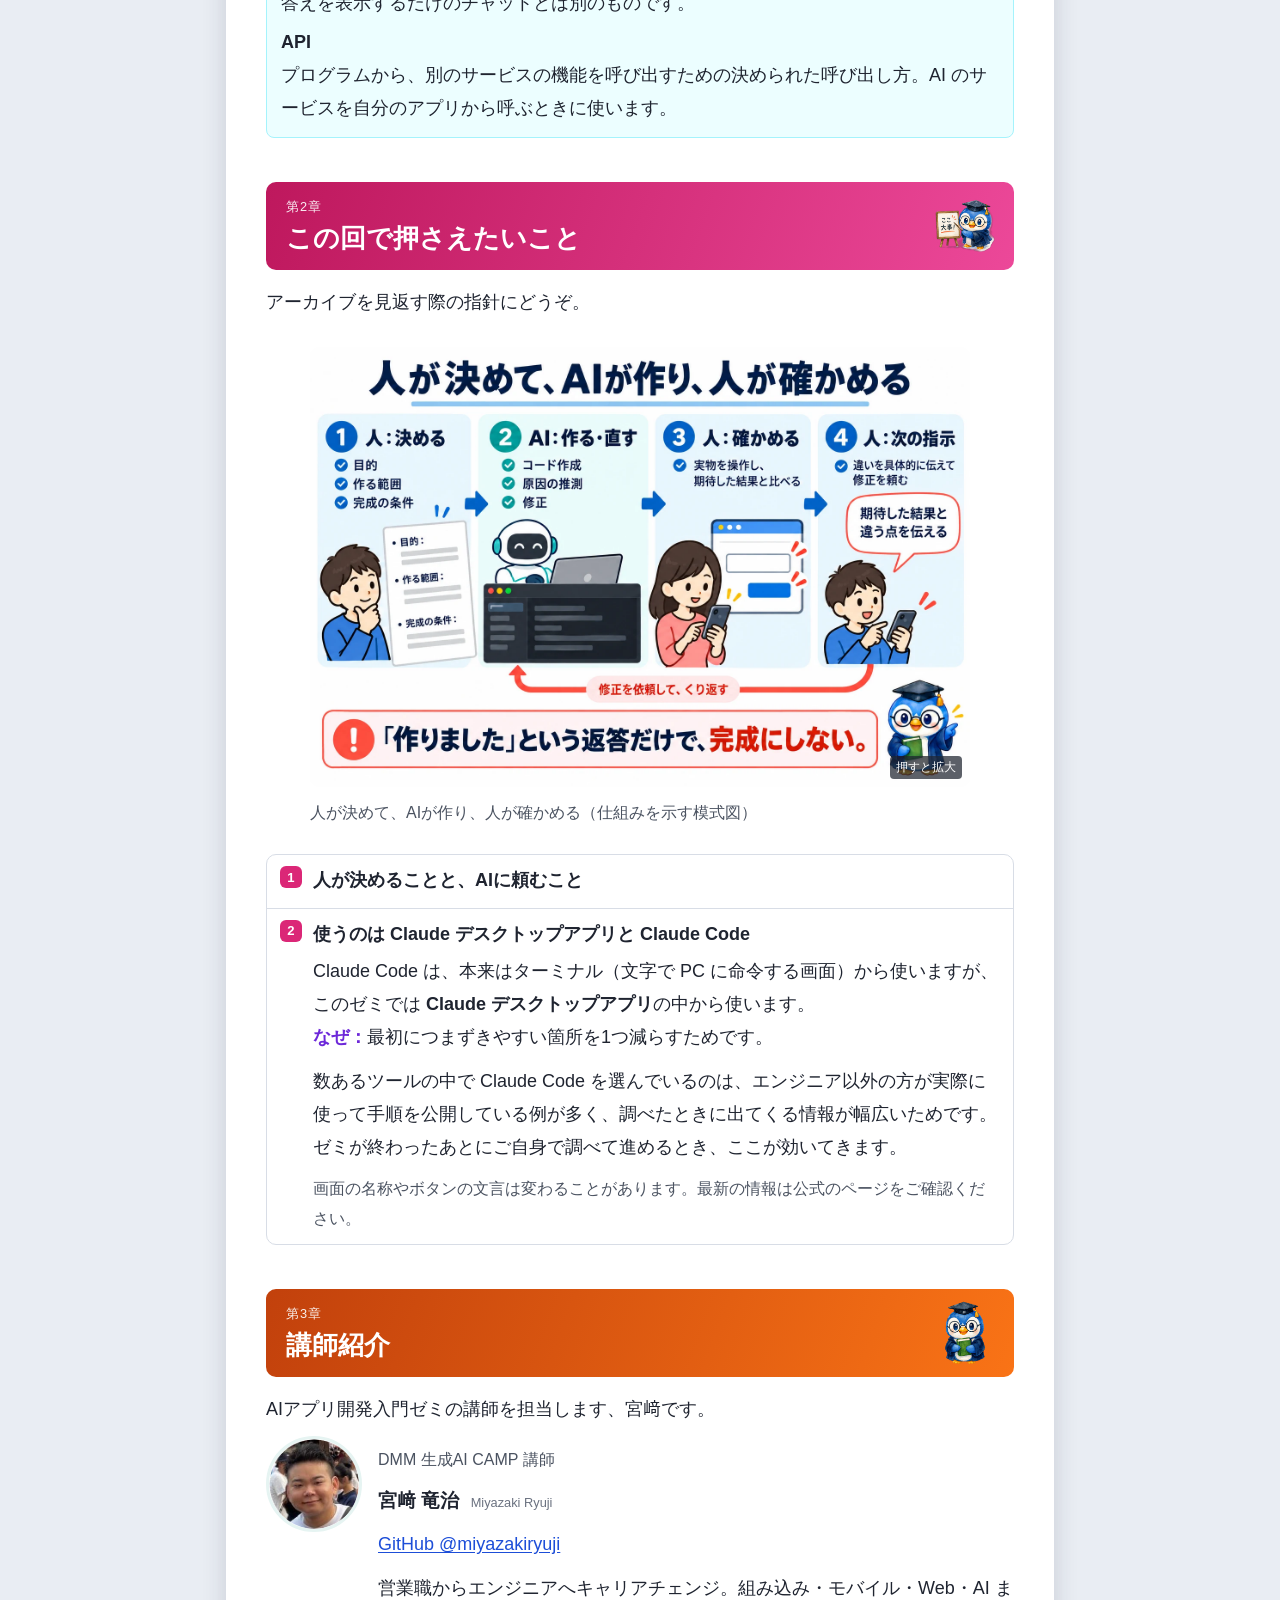
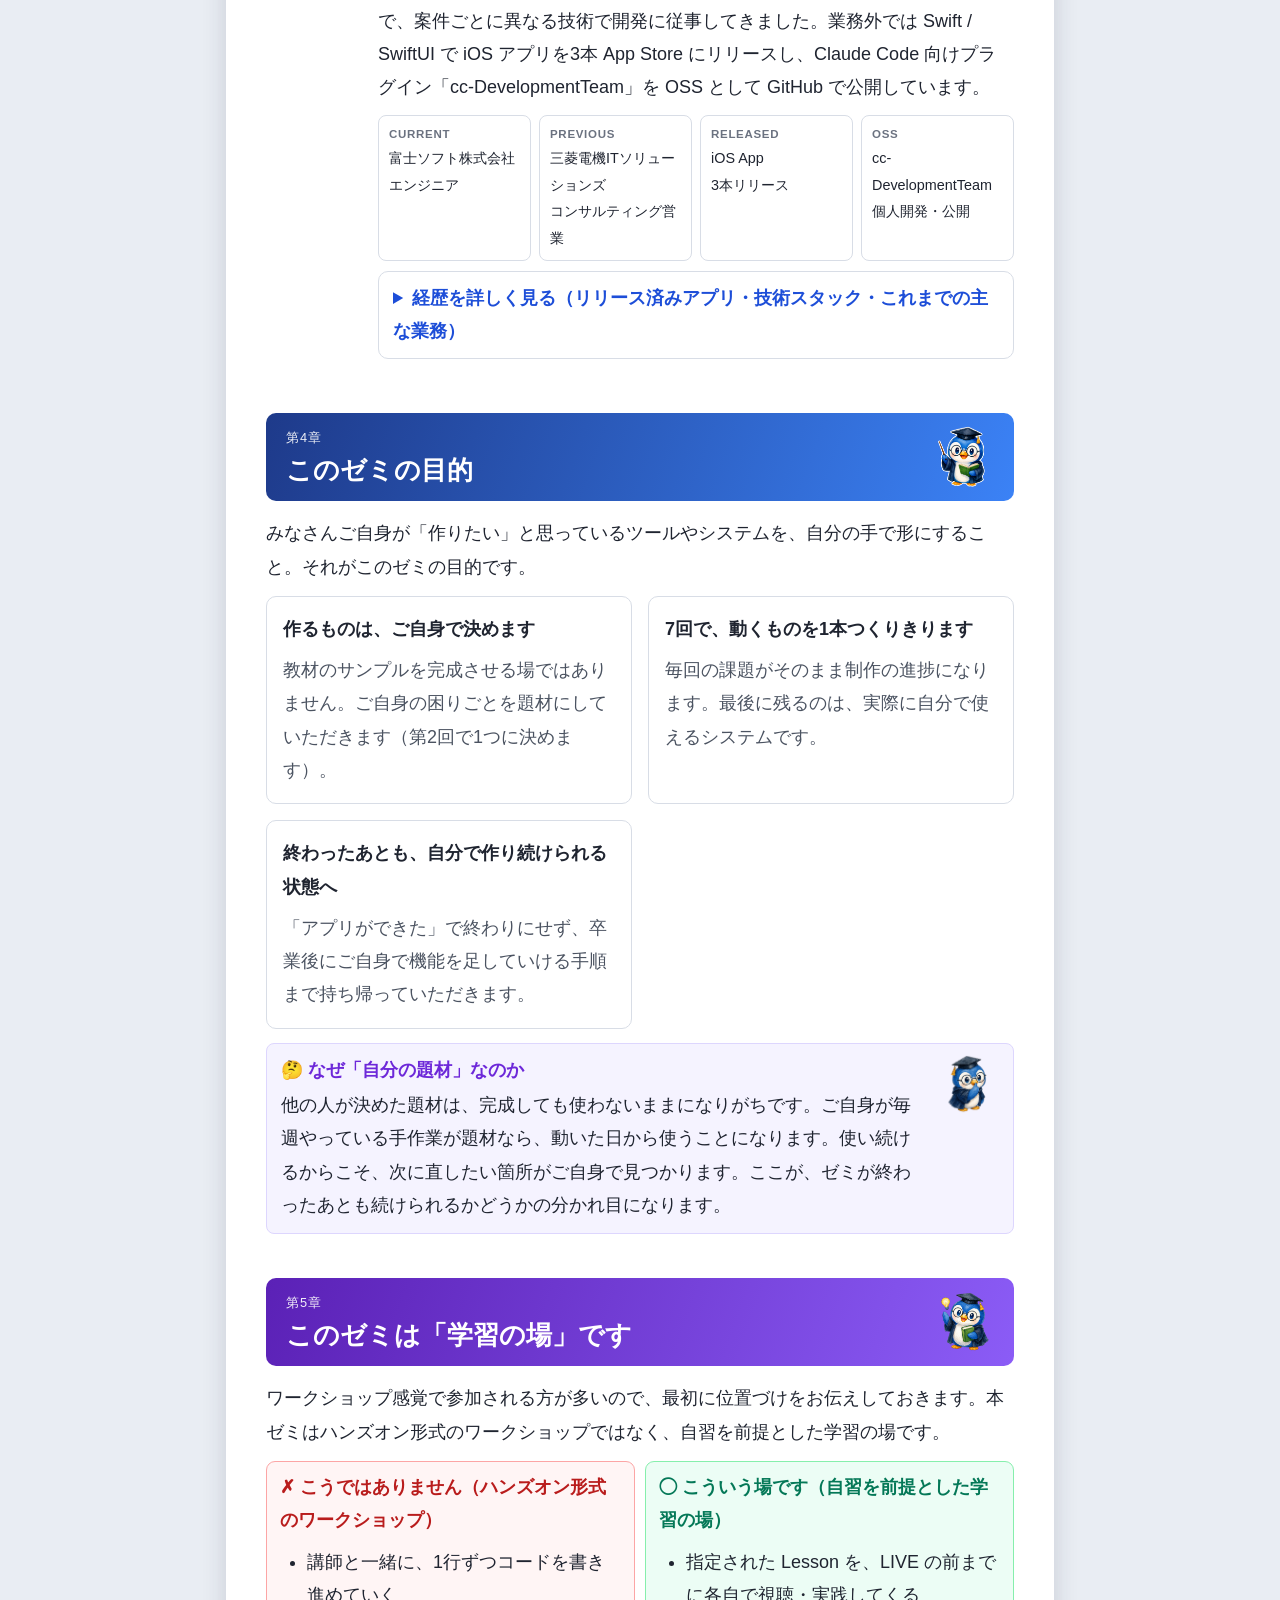
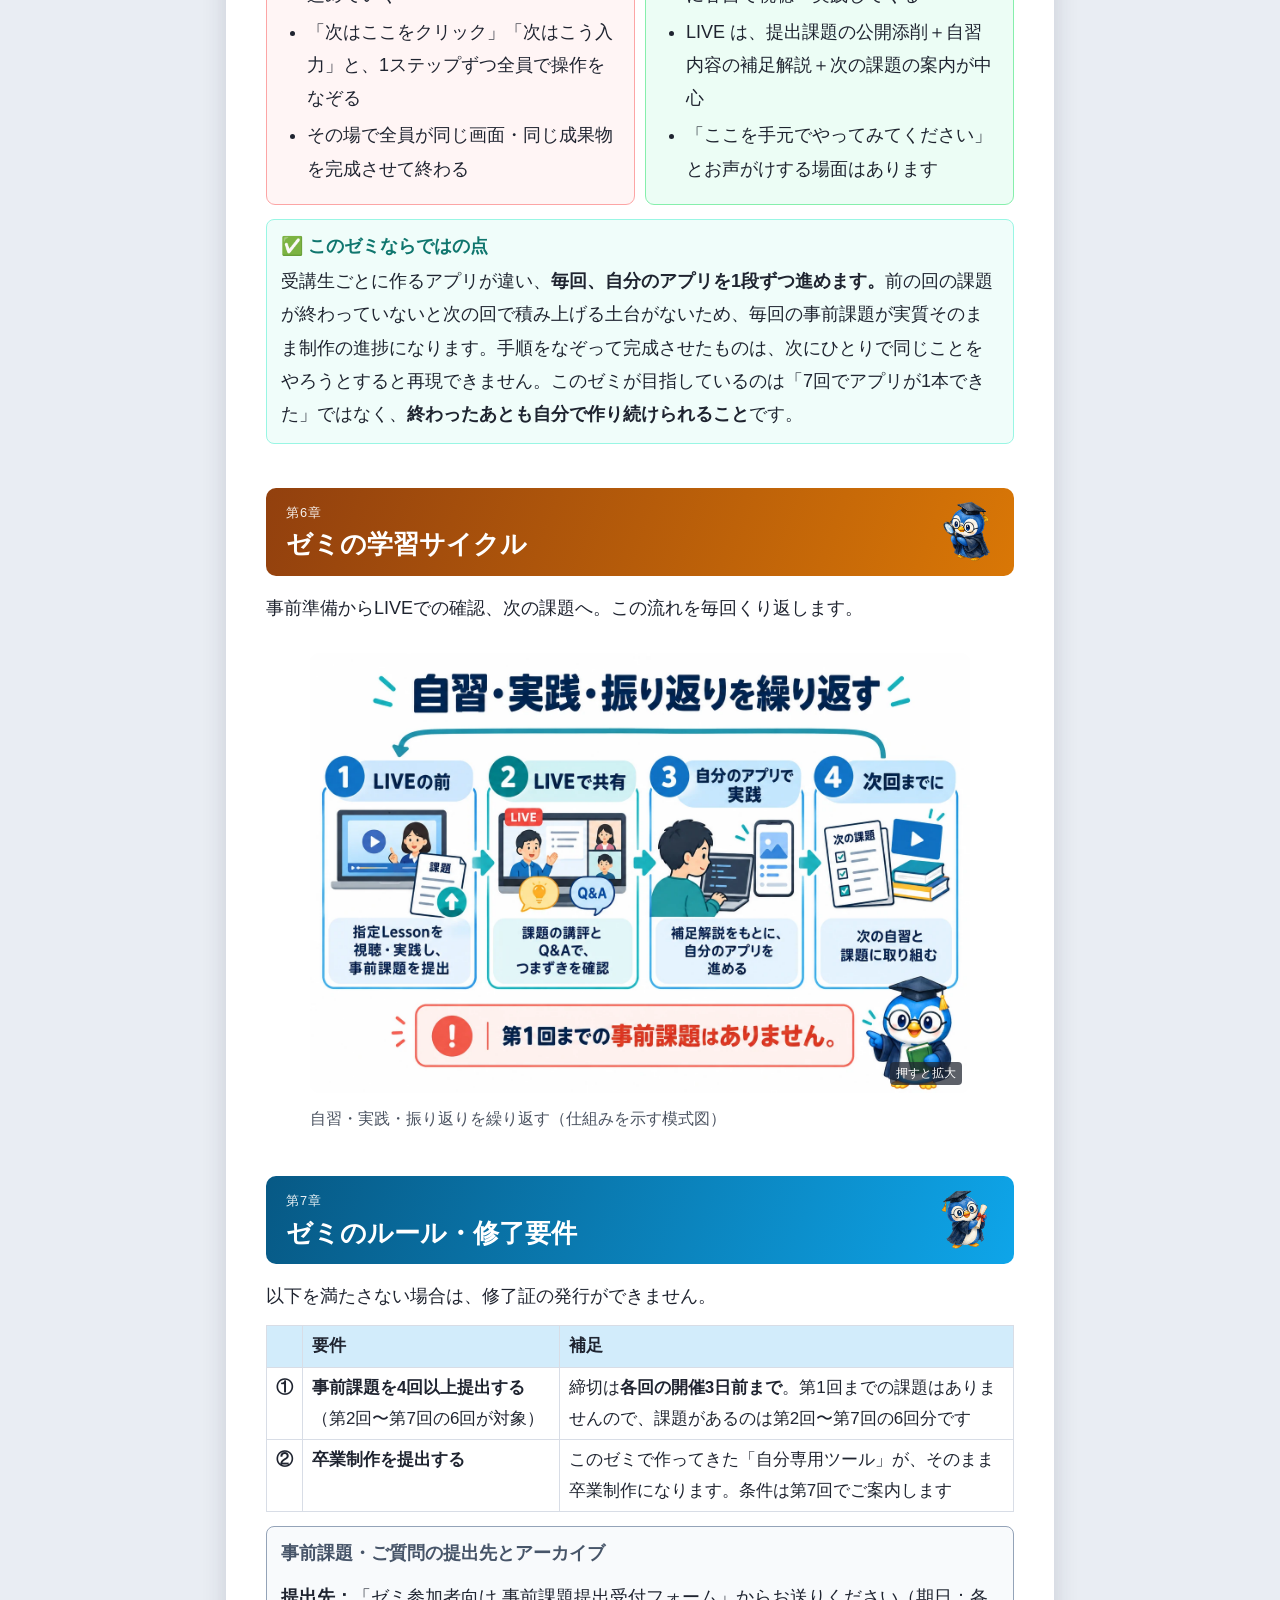
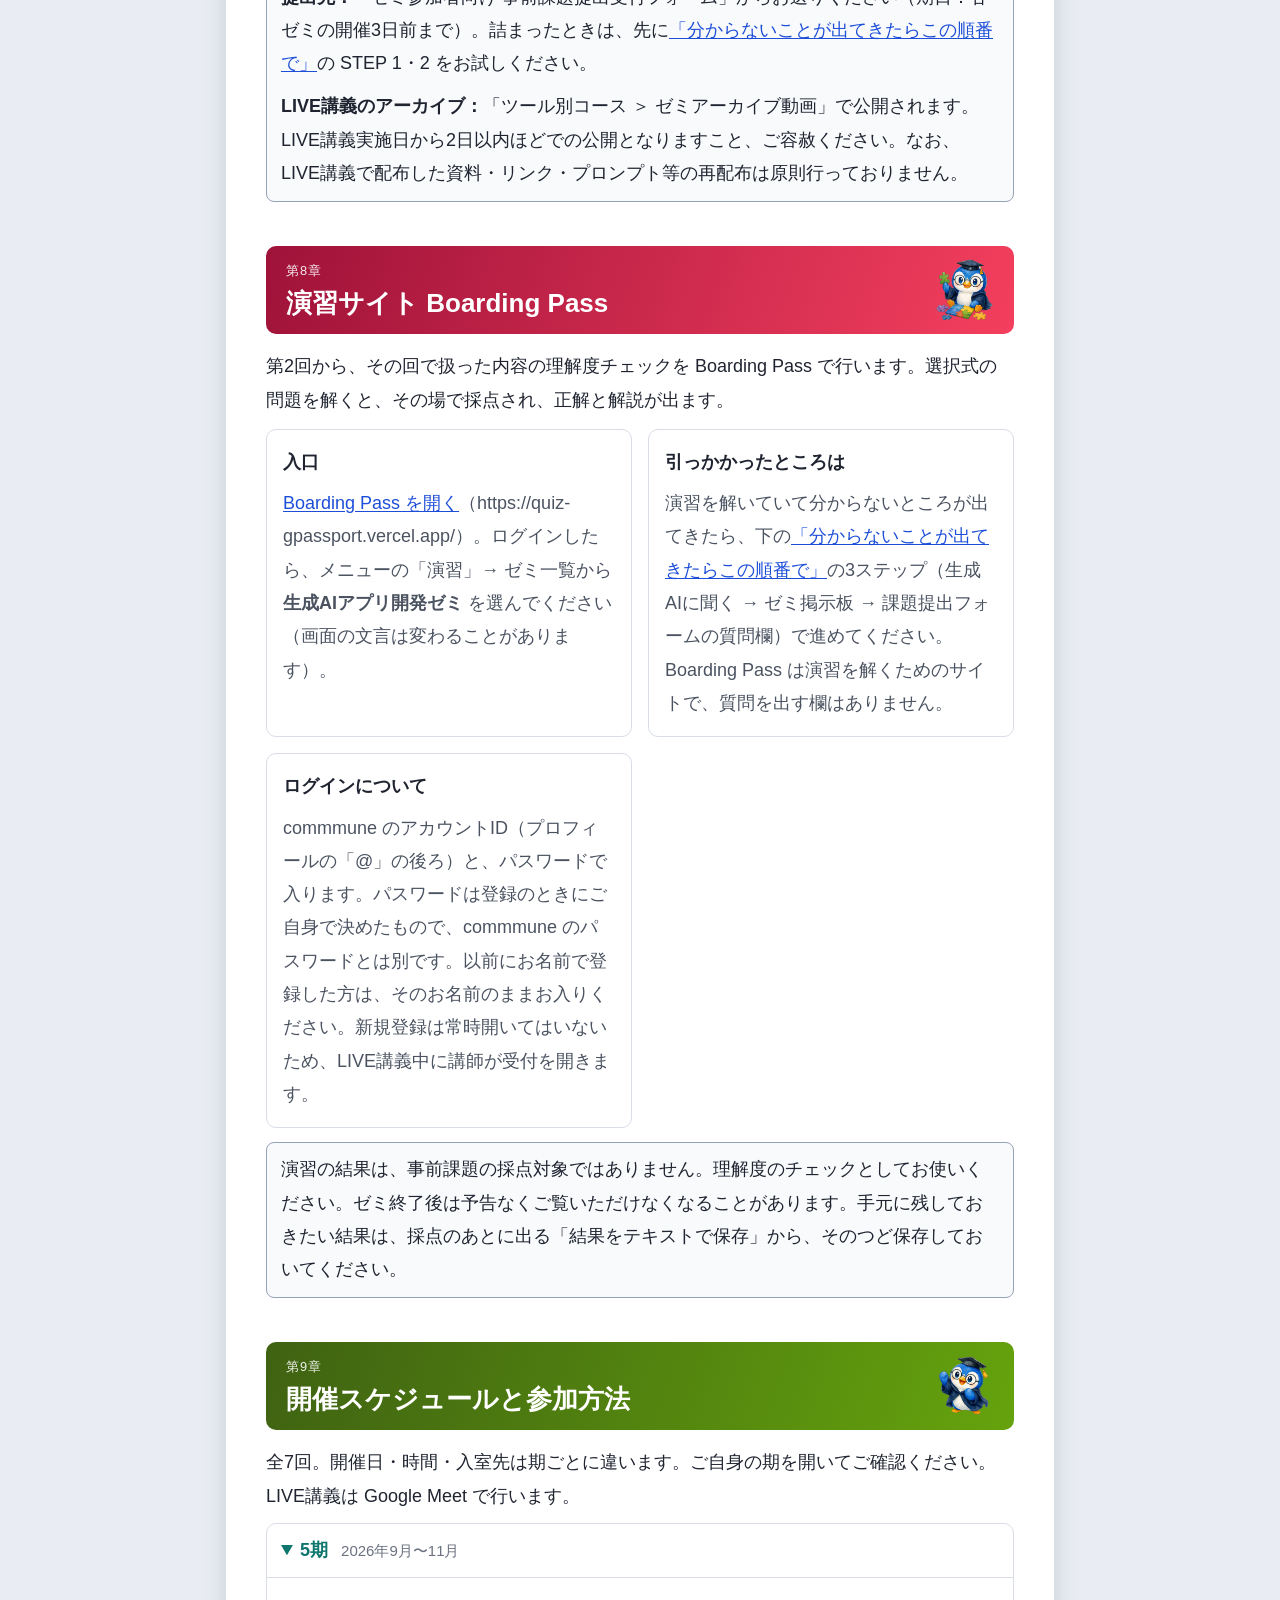
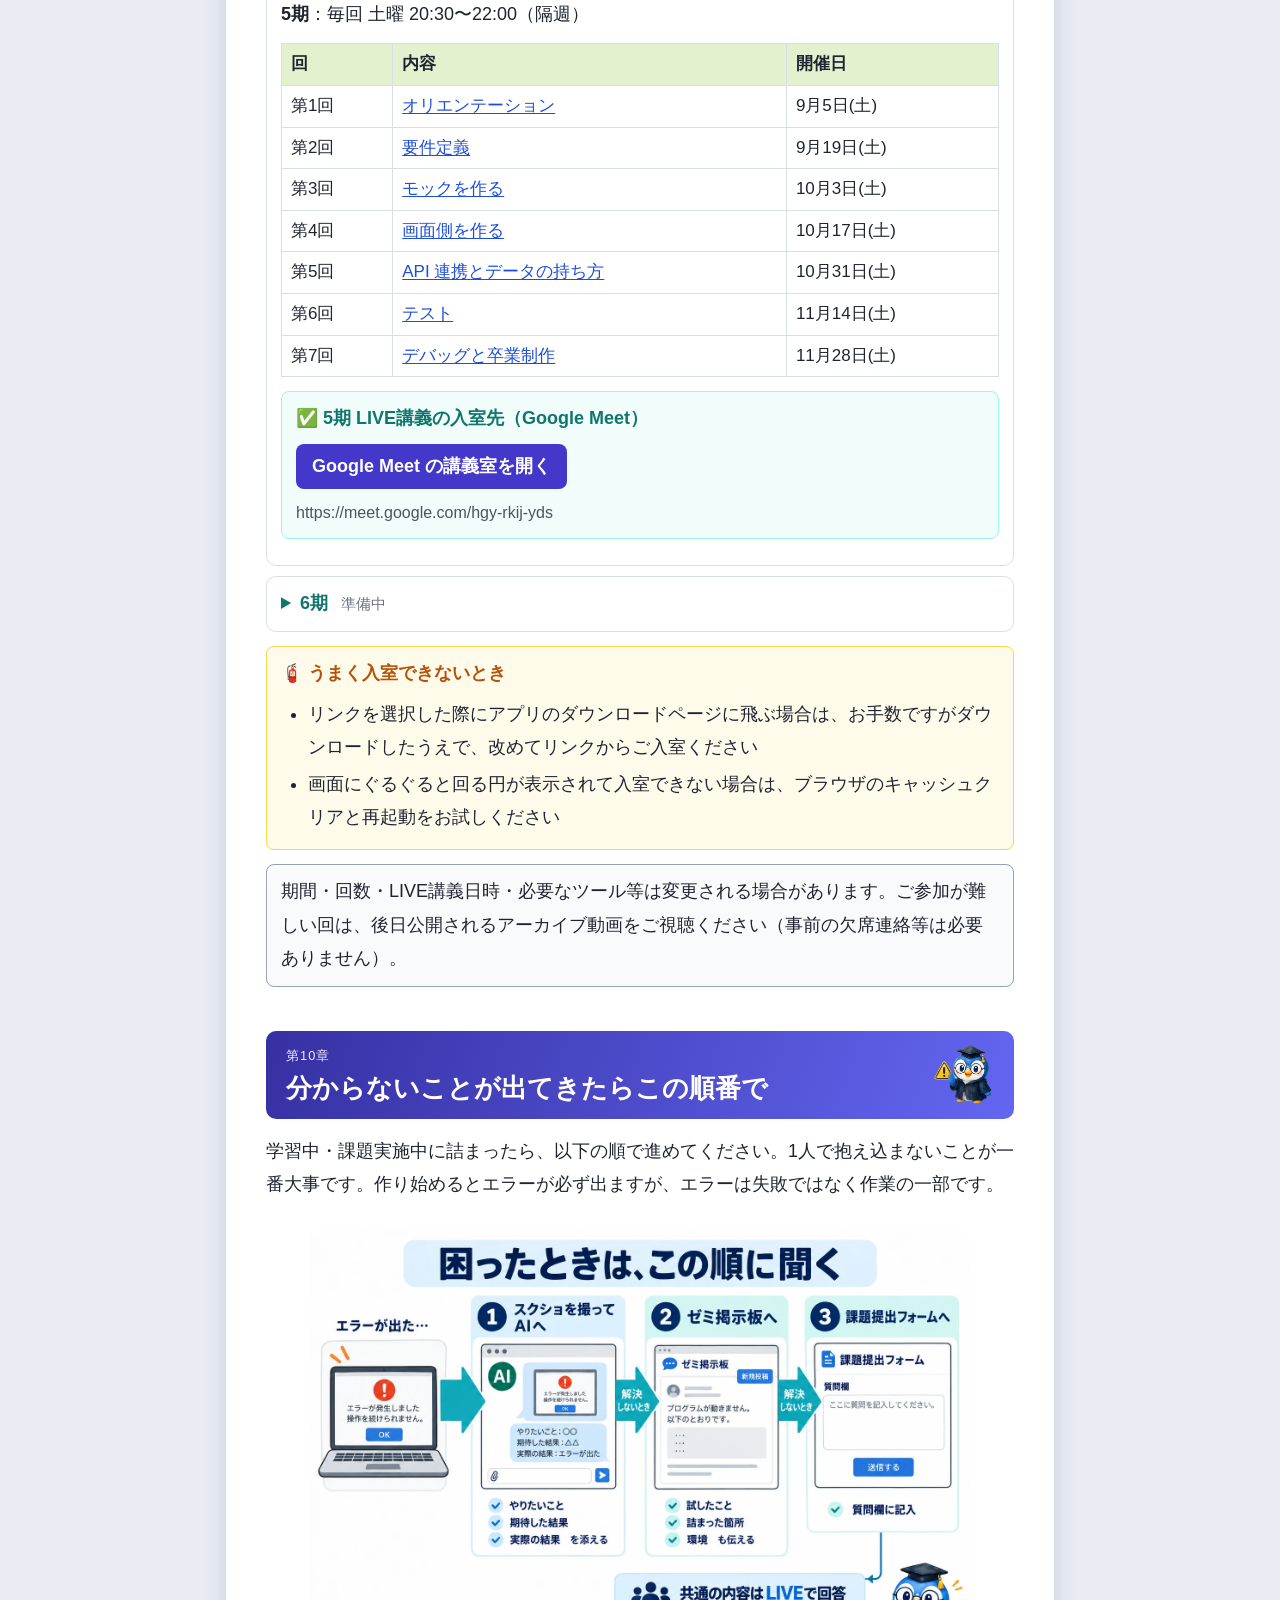
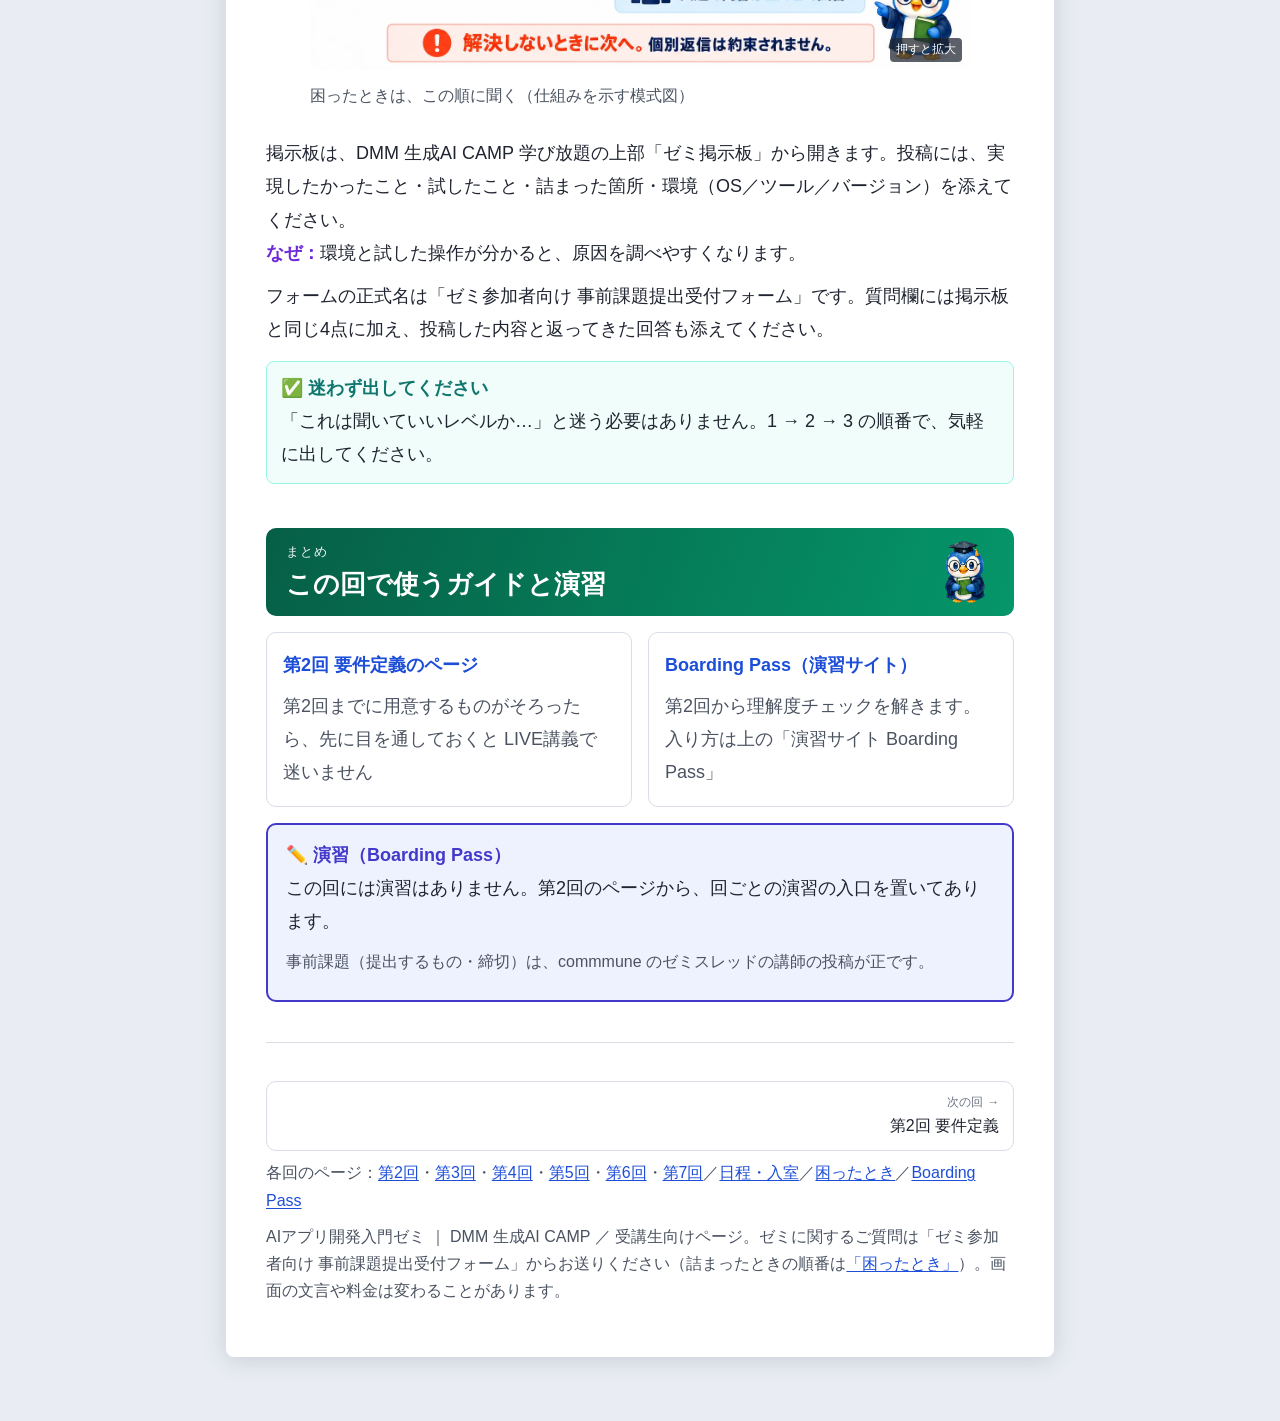
==== commit be7e4cc6: "第1〜7回を図解中心に整理し API・.env の入門説明と実画面を追加（作業：Codex。目的：講師の指示「完成したらpushして良いですよ」）" ====
--- a/index.html
+++ b/index.html
@@ -5,10 +5,10 @@
 <meta name="viewport" content="width=device-width, initial-scale=1">
 <title>AIアプリ開発入門ゼミ ｜ 第1回 オリエンテーション</title>
 <meta name="description" content="AIアプリ開発入門ゼミの受講生向けページ。第1回オリエンテーションはこのページです。ゼミの進め方・全7回の流れ・修了要件・開催スケジュール・参加方法をまとめています。">
-<link rel="stylesheet" href="assets/lesson.css">
+<link rel="stylesheet" href="assets/lesson.css?v=20261101-reading2">
 <script src="assets/site.js" defer></script>
 </head>
-<body>
+<body class="lesson-visual-reading">
 <div class="page">
 <main class="sheet">
 
@@ -79,8 +79,8 @@
 <div class="cover-map" id="lessons">
   <h3>全7回の流れ</h3>
   <p>全7回は「決める → 作る → 仕上げる」の3つの段に分かれます。第1〜2回で何を作るかを決め、第3〜6回で見た目 → 動き → 裏側 → テストの順に1段ずつ作り、第7回で落ちないアプリに仕上げます。各回のページは、その回の LIVE講義に合わせて順次公開します。</p>
-  <figure class="fig">
-    <a class="zoom" href="assets/figs/l01_course.webp"><img src="assets/figs/l01_course.webp" alt="左から右へ3つの帯。決める（オリエンテーション → 要件定義）、作る（モックを作る → 画面側を作る → API連携 → テスト）、仕上げる（デバッグと卒業制作）。7つの回が矢印で順につながっている" width="1536" height="464"></a>
+  <figure class="fig reading-map">
+    <a class="zoom" href="assets/figs/l01_course.webp"><img src="assets/figs/l01_course.webp" alt="左から右へ3つの帯。決める（オリエンテーション → 要件定義）、作る（モックを作る → 画面側を作る → API連携 → テスト）、仕上げる（デバッグと卒業制作）。7つの回が矢印で順につながっている" width="1536" height="464"><span class="map-link">全体図を画像で開く ↗</span></a>
     <figcaption>全7回の流れ。前の回の成果物が、次の回の土台になります</figcaption>
   </figure>
   <div class="cards">
@@ -134,9 +134,8 @@
     <img class="penguin penguin-ch" src="assets/penguins/penguin_koko_daiji_board.png" alt="">
   </div>
   <p>アーカイブを見返す際の指針にどうぞ。</p>
-  <ol class="steps">
-    <li><p class="step-title">人が決めること と AI が担うこと は分かれている</p>
-      <p>人が決めるのは、何を作るか／どこまで作るか／出てきたものが正しいかの判断／直す指示。AI が担うのは、コードを書くこと／エラーの原因を推測すること／直すこと。<strong>コードが読めなくても進められるのは、この分担があるからです。</strong></p></li>
+  <figure class="fig lv-diagram" data-diagram="l01_roles"><a class="zoom lv-image" href="assets/figs/lessons01-05/l01_roles.webp"><img src="assets/figs/lessons01-05/l01_roles.webp" alt="人が決めて、AIが作り、人が確かめる。人：決める：目的・作る範囲・完成の条件。AI：作る・直す：コード作成、原因の推測、修正。人：確かめる：実物を操作し、期待した結果と比べる。人：次の指示：違いを具体的に伝えて修正を頼む。「作りました」という返答だけで、完成にしない。" width="1536" height="1024" loading="lazy"></a><div class="lv-mobile"><p class="lv-title">人が決めて、AIが作り、人が確かめる</p><ol class="lv-flow"><li><span class="lv-step" aria-hidden="true">1</span><div><strong>人：決める</strong><p>目的・作る範囲・完成の条件</p></div></li><li><span class="lv-step" aria-hidden="true">2</span><div><strong>AI：作る・直す</strong><p>コード作成、原因の推測、修正</p></div></li><li><span class="lv-step" aria-hidden="true">3</span><div><strong>人：確かめる</strong><p>実物を操作し、期待した結果と比べる</p></div></li><li><span class="lv-step" aria-hidden="true">4</span><div><strong>人：次の指示</strong><p>違いを具体的に伝えて修正を頼む</p></div></li></ol><p class="lv-note">「作りました」という返答だけで、完成にしない。</p><a class="lv-original" href="assets/figs/lessons01-05/l01_roles.webp">図解を画像で開く ↗</a></div><figcaption>人が決めて、AIが作り、人が確かめる（仕組みを示す模式図）</figcaption></figure><ol class="steps">
+    <li><p class="step-title">人が決めることと、AIに頼むこと</p></li>
     <li><p class="step-title">使うのは Claude デスクトップアプリと Claude Code</p>
       <p>Claude Code は、本来はターミナル（文字で PC に命令する画面）から使いますが、このゼミでは <strong>Claude デスクトップアプリ</strong>の中から使います。
       <br><span class="why">なぜ：</span>最初につまずきやすい箇所を1つ減らすためです。</p>
@@ -253,13 +252,7 @@
     </div>
     <img class="penguin penguin-ch" src="assets/penguins/penguin_magnifying_front.png" alt="">
   </div>
-  <p>LIVE講義のたびに「事前準備（各自で）」と「LIVE講義」の流れをくり返します。</p>
-  <ol class="steps">
-    <li><p class="step-title">事前準備：Lesson の自習</p><p>講師が指定する DMM 生成AI CAMP の Lesson を、LIVE講義の前までに視聴・実践してきていただきます。</p></li>
-    <li><p class="step-title">事前準備：事前課題の提出</p><p>Lesson に対応した事前提出課題を、専用フォームから提出していただきます（第1回までの課題はありません）。</p></li>
-    <li><p class="step-title">LIVE講義：公開添削・Q&amp;A ／ インプット解説</p><p>提出課題から、みなさんが引っかかる点・改善点・良かった点を取り上げて共有し、補強したい内容を解説します。</p></li>
-    <li><p class="step-title">LIVE講義：次の課題の確認</p><p>次の LIVE講義までの Lesson と事前提出課題を確認して、次のサイクルへつなぎます。</p></li>
-  </ol>
+  <p>事前準備からLIVEでの確認、次の課題へ。この流れを毎回くり返します。</p><figure class="fig lv-diagram" data-diagram="l01_cycle"><a class="zoom lv-image" href="assets/figs/lessons01-05/l01_cycle.webp"><img src="assets/figs/lessons01-05/l01_cycle.webp" alt="自習・実践・振り返りを繰り返す。LIVEの前：指定Lessonを視聴・実践し、事前課題を提出。LIVEで共有：課題の講評とQ&amp;Aで、つまずきを確認。自分のアプリで実践：補足解説をもとに、自分のアプリを進める。次回までに：次の自習と課題に取り組む。第1回までの事前課題はありません。" width="1536" height="1024" loading="lazy"></a><div class="lv-mobile"><p class="lv-title">自習・実践・振り返りを繰り返す</p><ol class="lv-flow"><li><span class="lv-step" aria-hidden="true">1</span><div><strong>LIVEの前</strong><p>指定Lessonを視聴・実践し、事前課題を提出</p></div></li><li><span class="lv-step" aria-hidden="true">2</span><div><strong>LIVEで共有</strong><p>課題の講評とQ&amp;Aで、つまずきを確認</p></div></li><li><span class="lv-step" aria-hidden="true">3</span><div><strong>自分のアプリで実践</strong><p>補足解説をもとに、自分のアプリを進める</p></div></li><li><span class="lv-step" aria-hidden="true">4</span><div><strong>次回までに</strong><p>次の自習と課題に取り組む</p></div></li></ol><p class="lv-note">第1回までの事前課題はありません。</p><a class="lv-original" href="assets/figs/lessons01-05/l01_cycle.webp">図解を画像で開く ↗</a></div><figcaption>自習・実践・振り返りを繰り返す（仕組みを示す模式図）</figcaption></figure>
 </section>
 
 <!-- ============================================================ 修了要件 -->
@@ -364,16 +357,7 @@
     <img class="penguin penguin-ch" src="assets/penguins/penguin_warning_sign.png" alt="">
   </div>
   <p>学習中・課題実施中に詰まったら、以下の順で進めてください。1人で抱え込まないことが一番大事です。作り始めるとエラーが必ず出ますが、エラーは失敗ではなく作業の一部です。</p>
-  <ol class="steps">
-    <li><p class="step-title">まずはスクショして AI に聞く</p>
-      <p>エラー画面・つまずいた画面を<strong>スクリーンショット</strong>で撮り、Claude／ChatGPT／Gemini など普段使っている生成AIに貼り付けて質問してみてください。精度を上げるコツは、「何をしようとしていたか」「どうなる予定だったか」「実際にどうなったか」の3つをスクショに添えることです。
-      <br><span class="why">なぜ：</span>環境まわり・コマンドのエラー・画面の操作迷子は、多くがここで解決します。いちばん早く答えが返ってくる手段から使います。</p></li>
-    <li><p class="step-title">それでも解決しなければ、ゼミ掲示板へ</p>
-      <p>AI に聞いても解決しない／そもそも何を聞けばいいか分からない場合は、<strong>DMM 生成AI CAMP 学び放題</strong>の上部ナビゲーション<strong>「ゼミ掲示板」</strong>から投稿してください。他の受講生・運営・講師が回答できます。投稿には、①実現したかったこと ②試したこと（STEP 1 の AI とのやり取りも含めるとなお良い）③つまずきポイント（スクショ歓迎）④環境（OS／ツール／バージョン）を書いてください。
-      <br><span class="why">なぜ：</span>同じ「動かない」でも、環境と試したことが違えば原因はまったく別です。4つがそろっていると、答える人が前提をそろえて回答でき、同じところで詰まったほかの人もあとから探せます。</p></li>
-    <li><p class="step-title">それでも解決しなければ、課題提出フォームの質問欄へ</p>
-      <p>掲示板でも解決しないときは、<strong>「ゼミ参加者向け 事前課題提出受付フォーム」</strong>の質問欄に書いてください。書くことは STEP 2 の4つと、掲示板に投稿した場合はそのことと返ってきた回答です。共通の内容は LIVE講義で回答します。1件ずつの個別の返信はお約束できません。</p></li>
-  </ol>
+  <figure class="fig lv-diagram" data-diagram="l01_help"><a class="zoom lv-image" href="assets/figs/lessons01-05/l01_help.webp"><img src="assets/figs/lessons01-05/l01_help.webp" alt="困ったときは、この順に聞く。1 スクショを撮ってAIへ：やりたいこと・期待した結果・実際の結果を添える。2 ゼミ掲示板へ：試したこと・詰まった箇所・環境も伝える。3 課題提出フォームへ：質問欄に記入。共通の内容はLIVEで回答。解決しないときに次へ。個別返信は約束されません。" width="1536" height="1024" loading="lazy"></a><div class="lv-mobile"><p class="lv-title">困ったときは、この順に聞く</p><ol class="lv-flow"><li><span class="lv-step" aria-hidden="true">1</span><div><strong>1 スクショを撮ってAIへ</strong><p>やりたいこと・期待した結果・実際の結果を添える</p></div></li><li><span class="lv-step" aria-hidden="true">2</span><div><strong>2 ゼミ掲示板へ</strong><p>試したこと・詰まった箇所・環境も伝える</p></div></li><li><span class="lv-step" aria-hidden="true">3</span><div><strong>3 課題提出フォームへ</strong><p>質問欄に記入。共通の内容はLIVEで回答</p></div></li></ol><p class="lv-note">解決しないときに次へ。個別返信は約束されません。</p><a class="lv-original" href="assets/figs/lessons01-05/l01_help.webp">図解を画像で開く ↗</a></div><figcaption>困ったときは、この順に聞く（仕組みを示す模式図）</figcaption></figure><p>掲示板は、DMM 生成AI CAMP 学び放題の上部「ゼミ掲示板」から開きます。投稿には、実現したかったこと・試したこと・詰まった箇所・環境（OS／ツール／バージョン）を添えてください。<br><span class="why">なぜ：</span>環境と試した操作が分かると、原因を調べやすくなります。</p><p>フォームの正式名は「ゼミ参加者向け 事前課題提出受付フォーム」です。質問欄には掲示板と同じ4点に加え、投稿した内容と返ってきた回答も添えてください。</p>
   <div class="box box-point"><span class="box-title">✅ 迷わず出してください</span>「これは聞いていいレベルか…」と迷う必要はありません。1 → 2 → 3 の順番で、気軽に出してください。</div>
 </section>
 
--- a/assets/lesson.css
+++ b/assets/lesson.css
@@ -469,3 +469,244 @@
 
 /* 読み上げだけに残す文字 */
 .sr-only { position: absolute; width: 1px; height: 1px; padding: 0; margin: -1px; overflow: hidden; clip: rect(0, 0, 0, 0); white-space: nowrap; border: 0; }
+
+/* BEGIN LESSON06 READING */
+/* 第6回：本文と図解の文字階層。元の画像はPC・印刷で使用する。 */
+.l6-diagram { margin: 28px auto; text-align: left; break-inside: avoid; }
+.l6-diagram .l6-image { display: block; position: relative; }
+.l6-diagram .l6-image img { width: 100%; height: auto; border: 0; box-shadow: none; }
+.l6-diagram .l6-mobile { display: none; }
+.l6-diagram figcaption { line-height: 1.7; color: #4b5361; }
+
+@media screen {
+  .lesson06-reading { font-size: 18px; line-height: 1.85; }
+  .sheet:has(> .lesson06-reading) { max-width: 860px; padding: 34px 40px 44px; }
+  .lesson06-reading { overflow-wrap: anywhere; }
+  .lesson06-reading .cover-band .subtitle { font-size: 17px; }
+  .lesson06-reading .chapter-head h2 { font-size: 26px; }
+  .lesson06-reading h3 { font-size: 22px; line-height: 1.55; }
+  .lesson06-reading h4 { font-size: 20px; }
+  .lesson06-reading .goal-title,
+  .lesson06-reading .goalbox-title { font-size: 20px; }
+  .lesson06-reading pre,
+  .lesson06-reading pre.prompt,
+  .lesson06-reading table,
+  .lesson06-reading th,
+  .lesson06-reading td { font-size: 17px; line-height: 1.8; }
+  .lesson06-reading .code-label,
+  .lesson06-reading .smallnote,
+  .lesson06-reading .footer,
+  .lesson06-reading figcaption { font-size: 16px; }
+  .lesson06-reading .toc-title { font-size: 18px; }
+  .l6-diagram { max-width: 660px; }
+  .l6-diagram figcaption { margin-top: 12px; font-size: 16px; }
+  .lesson06-reading .l6-diagram .l6-image img:hover { transform: none; }
+}
+
+/* 画像の縮小で文字がつぶれる幅では、同じ内容を通常の文字と図形で組む。 */
+@media screen and (max-width: 760px) {
+  .lesson06-reading .chapter-head h2 { font-size: 23px; }
+  .lesson06-reading h3 { font-size: 21px; }
+  .lesson06-reading .page { padding: 12px 8px 48px; }
+  .lesson06-reading .sheet { padding: 20px 16px 28px; }
+  .sheet:has(> .lesson06-reading) { margin: 12px 8px; padding: 20px 16px 28px; }
+  .l6-diagram { max-width: 100%; break-inside: auto; }
+  .l6-diagram .l6-image { display: none; }
+  .l6-diagram .l6-mobile {
+    display: block; padding: 20px 16px 16px;
+    border: 1px solid #cddfe8; border-radius: 14px;
+    background: #f7fafc; color: #183249;
+    font-family: inherit; font-size: 18px; line-height: 1.7;
+    overflow-wrap: anywhere;
+  }
+  .l6-mobile .l6-title {
+    font-size: 21px; font-weight: 700; line-height: 1.5;
+    margin: 0 0 20px; padding: 0 0 12px; border-bottom: 2px solid #087f8c; text-wrap: balance;
+  }
+  .l6-mobile p { margin: 8px 0 0; font-size: 18px; }
+  .l6-mobile .l6-stack { display: grid; gap: 12px; }
+  .l6-mobile .l6-card {
+    min-width: 0; padding: 14px; border: 1px solid #d4e1e9;
+    border-radius: 10px; background: #fff;
+  }
+  .l6-mobile .l6-card-title { display: block; margin-bottom: 10px; font-size: 18px; line-height: 1.6; }
+  .l6-mobile .l6-teal { border-color: #81bcb9; background: #f0faf8; }
+  .l6-mobile .l6-example { margin-top: 10px; padding: 10px 12px; border-radius: 6px; background: #eef4f8; }
+  .l6-mobile .l6-records { font-variant-numeric: tabular-nums; }
+  .l6-mobile .l6-records > div { display: flex; justify-content: space-between; flex-wrap: wrap; gap: 4px 12px; padding: 8px 0; border-bottom: 1px solid #e3ebf0; }
+  .l6-mobile .l6-records .l6-total { border-bottom: 0; border-top: 2px solid #abc9d8; margin-top: 6px; font-weight: 700; }
+  .l6-mobile .l6-arrow { padding: 10px 0; text-align: center; color: #126477; font-weight: 700; }
+  .l6-mobile .l6-note { margin: 16px 0; border-left: 4px solid #087f8c; padding: 10px 12px; background: #e9f5f4; font-weight: 600; }
+  .l6-mobile .l6-note:last-child { margin-bottom: 0; }
+  .l6-mobile .l6-warn { background: #fff1eb; border-color: #bb4225; color: #92321e; }
+  .l6-mobile .l6-error { color: #a72e24; }
+  .l6-mobile .l6-tags { display: flex; flex-wrap: wrap; gap: 8px; }
+  .l6-mobile .l6-tags span { padding: 4px 12px; border: 1px solid #81bcb9; border-radius: 6px; background: white; }
+  .l6-mobile .l6-flow { list-style: none; padding: 0; margin: 0; display: grid; gap: 18px; }
+  .l6-mobile .l6-flow > li { position: relative; display: grid; grid-template-columns: 28px minmax(0,1fr); gap: 10px; margin: 0; }
+  .l6-mobile .l6-flow > li:not(:last-child)::after { content: ''; position: absolute; left: 13px; top: 34px; bottom: -13px; width: 2px; background: #b9d6e0; }
+  .l6-mobile .l6-step { width: 28px; height: 28px; display: grid; place-items: center; border-radius: 50%; color: white; background: #087784; font-size: 16px; line-height: 1; font-weight: 700; }
+  .l6-mobile ul { padding-left: 1.2em; margin: 8px 0 0; }
+  .l6-mobile .l6-branches { display: grid; gap: 12px; border-left: 2px solid #91bdcc; padding-left: 14px; }
+  .l6-mobile .l6-original { display: inline-flex; align-items: center; min-height: 44px; margin-top: 12px; font-size: 16px; color: #116181; text-decoration: underline; text-underline-offset: 3px; }
+  .l6-mobile a:focus-visible { outline: 3px solid #0d7da5; outline-offset: 4px; }
+}
+
+@media print {
+  .lesson06-reading { font-size: 11.5pt; line-height: 1.75; }
+  .l6-diagram { margin: 10px 0 12px; }
+  .l6-diagram .l6-mobile { display: none; }
+  .l6-diagram .l6-image { display: block; }
+  .l6-diagram figcaption { font-size: 8.8pt; margin-top: 5px; text-align: center; }
+}
+
+/* END LESSON06 READING */
+
+/* BEGIN LESSON01-05 VISUAL READING */
+/* 第1〜5回：本文と図解の文字階層。元の画像はPC・印刷で使用する。 */
+.lv-diagram { margin: 28px auto; text-align: left; break-inside: avoid; }
+.lv-diagram .lv-image { display: block; position: relative; }
+.lv-diagram .lv-image img { width: 100%; height: auto; border: 0; box-shadow: none; }
+.lv-diagram .lv-mobile { display: none; }
+.lv-diagram figcaption { line-height: 1.7; color: #4b5361; }
+
+@media screen {
+  .lesson-visual-reading { font-size: 18px; line-height: 1.85; }
+  .sheet:has(> .lesson-visual-reading) { max-width: 860px; padding: 34px 40px 44px; }
+  .lesson-visual-reading { overflow-wrap: anywhere; }
+  .lesson-visual-reading .cover-band .subtitle { font-size: 17px; }
+  .lesson-visual-reading .chapter-head h2 { font-size: 26px; }
+  .lesson-visual-reading h3 { font-size: 22px; line-height: 1.55; }
+  .lesson-visual-reading h4 { font-size: 20px; }
+  .lesson-visual-reading .goal-title,
+  .lesson-visual-reading .goalbox-title { font-size: 20px; }
+  .lesson-visual-reading pre,
+  .lesson-visual-reading pre.prompt,
+  .lesson-visual-reading table,
+  .lesson-visual-reading th,
+  .lesson-visual-reading td { font-size: 17px; line-height: 1.8; }
+  .lesson-visual-reading .code-label,
+  .lesson-visual-reading .smallnote,
+  .lesson-visual-reading .footer,
+  .lesson-visual-reading figcaption { font-size: 16px; }
+  .lesson-visual-reading .toc-title { font-size: 18px; }
+  .lv-diagram { max-width: 660px; }
+  .lv-diagram figcaption { margin-top: 12px; font-size: 16px; }
+  .lesson-visual-reading .lv-diagram .lv-image img:hover { transform: none; }
+}
+
+/* 画像の縮小で文字がつぶれる幅では、同じ内容を通常の文字と図形で組む。 */
+@media screen and (max-width: 760px) {
+  .lesson-visual-reading .chapter-head h2 { font-size: 23px; }
+  .lesson-visual-reading h3 { font-size: 21px; }
+  .lesson-visual-reading .page { padding: 12px 8px 48px; }
+  .lesson-visual-reading .sheet { padding: 20px 16px 28px; }
+  .sheet:has(> .lesson-visual-reading) { margin: 12px 8px; padding: 20px 16px 28px; }
+  .lv-diagram { max-width: 100%; break-inside: auto; }
+  .lv-diagram .lv-image { display: none; }
+  .lv-diagram .lv-mobile {
+    display: block; padding: 20px 16px 16px;
+    border: 1px solid #cddfe8; border-radius: 14px;
+    background: #f7fafc; color: #183249;
+    font-family: inherit; font-size: 18px; line-height: 1.7;
+    overflow-wrap: anywhere;
+  }
+  .lv-mobile .lv-title {
+    font-size: 21px; font-weight: 700; line-height: 1.5;
+    margin: 0 0 20px; padding: 0 0 12px; border-bottom: 2px solid #087f8c; text-wrap: balance;
+  }
+  .lv-mobile p { margin: 8px 0 0; font-size: 18px; }
+  .lv-mobile .lv-stack { display: grid; gap: 12px; }
+  .lv-mobile .lv-card {
+    min-width: 0; padding: 14px; border: 1px solid #d4e1e9;
+    border-radius: 10px; background: #fff;
+  }
+  .lv-mobile .lv-card-title { display: block; margin-bottom: 10px; font-size: 18px; line-height: 1.6; }
+  .lv-mobile .lv-teal { border-color: #81bcb9; background: #f0faf8; }
+  .lv-mobile .lv-example { margin-top: 10px; padding: 10px 12px; border-radius: 6px; background: #eef4f8; }
+  .lv-mobile .lv-records { font-variant-numeric: tabular-nums; }
+  .lv-mobile .lv-records > div { display: flex; justify-content: space-between; flex-wrap: wrap; gap: 4px 12px; padding: 8px 0; border-bottom: 1px solid #e3ebf0; }
+  .lv-mobile .lv-records .lv-total { border-bottom: 0; border-top: 2px solid #abc9d8; margin-top: 6px; font-weight: 700; }
+  .lv-mobile .lv-arrow { padding: 10px 0; text-align: center; color: #126477; font-weight: 700; }
+  .lv-mobile .lv-note { margin: 16px 0; border-left: 4px solid #087f8c; padding: 10px 12px; background: #e9f5f4; font-weight: 600; }
+  .lv-mobile .lv-note:last-child { margin-bottom: 0; }
+  .lv-mobile .lv-warn { background: #fff1eb; border-color: #bb4225; color: #92321e; }
+  .lv-mobile .lv-error { color: #a72e24; }
+  .lv-mobile .lv-tags { display: flex; flex-wrap: wrap; gap: 8px; }
+  .lv-mobile .lv-tags span { padding: 4px 12px; border: 1px solid #81bcb9; border-radius: 6px; background: white; }
+  .lv-mobile .lv-flow { list-style: none; padding: 0; margin: 0; display: grid; gap: 18px; }
+  .lv-mobile .lv-flow > li { position: relative; display: grid; grid-template-columns: 28px minmax(0,1fr); gap: 10px; margin: 0; }
+  .lv-mobile .lv-flow > li:not(:last-child)::after { content: ''; position: absolute; left: 13px; top: 34px; bottom: -13px; width: 2px; background: #b9d6e0; }
+  .lv-mobile .lv-step { width: 28px; height: 28px; display: grid; place-items: center; border-radius: 50%; color: white; background: #087784; font-size: 16px; line-height: 1; font-weight: 700; }
+  .lv-mobile ul { padding-left: 1.2em; margin: 8px 0 0; }
+  .lv-mobile .lv-branches { display: grid; gap: 12px; border-left: 2px solid #91bdcc; padding-left: 14px; }
+  .lv-mobile .lv-original { display: inline-flex; align-items: center; min-height: 44px; margin-top: 12px; font-size: 16px; color: #116181; text-decoration: underline; text-underline-offset: 3px; }
+  .lv-mobile a:focus-visible { outline: 3px solid #0d7da5; outline-offset: 4px; }
+}
+
+@media print {
+  .lesson-visual-reading { font-size: 11.5pt; line-height: 1.75; }
+  .lesson-visual-reading .instructor { break-inside: auto; page-break-inside: auto; }
+  .lv-diagram { margin: 10px 0 12px; }
+  .lv-diagram .lv-mobile { display: none; }
+  .lv-diagram .lv-image { display: block; }
+  .lv-diagram figcaption { font-size: 8.8pt; margin-top: 5px; text-align: center; }
+}
+/* 図解一覧。教材と同じ読み幅で見比べる。 */
+.visual-index { box-sizing: border-box; max-width: 820px; margin: auto; padding: 40px; color: #183249; font-family: "Hiragino Sans", sans-serif; }
+.visual-index * { box-sizing: border-box; }
+.visual-index h1 { font-size: 30px; line-height: 1.5; }
+.visual-index h2 { font-size: 26px; margin: 44px 0 12px; padding-bottom: 12px; border-bottom: 2px solid #087f8c; }
+.visual-index p { line-height: 1.85; }
+.visual-index a { color: #116181; text-underline-offset: 3px; }
+.visual-index nav { display: flex; flex-wrap: wrap; gap: 12px; }
+.visual-index nav a { display: inline-block; padding: 8px 16px; border: 1px solid #abc9d8; border-radius: 8px; }
+.visual-index .visual-eyebrow { font-size: 16px; font-weight: 700; color: #126477; }
+.visual-index article { background: white; border: 1px solid #d5e0e8; border-radius: 16px; margin: 24px 0; padding: 12px 16px; }
+.visual-index img { max-width: 100%; height: auto; }
+@media(max-width:760px) { .visual-index { padding: 24px 16px; } .visual-index h1 { font-size: 26px; } .visual-index h2 { font-size: 23px; } .visual-index article { border: 0; padding: 0; } }
+
+/* END LESSON01-05 VISUAL READING */
+
+/* BEGIN COMMON LESSON READING */
+/* 第1〜7回共通。画面上の説明文の文字階層をそろえる。印刷設定は変えない。 */
+.reading-map .map-link { display: none; }
+@media screen {
+  :is(.lesson-visual-reading, .lesson06-reading) .cards .card-desc,
+  :is(.lesson-visual-reading, .lesson06-reading) .ba > div,
+  :is(.lesson-visual-reading, .lesson06-reading) .ba .ba-h,
+  :is(.lesson-visual-reading, .lesson06-reading) .diff-grid > div,
+  :is(.lesson-visual-reading, .lesson06-reading) .os-grid > div,
+  :is(.lesson-visual-reading, .lesson06-reading) .diff-do,
+  :is(.lesson-visual-reading, .lesson06-reading) .diff-ok,
+  :is(.lesson-visual-reading, .lesson06-reading) .explain-why {
+    font-size: 18px;
+    line-height: 1.85;
+  }
+  :is(.lesson-visual-reading, .lesson06-reading) .chapter-head .lead,
+  :is(.lesson-visual-reading, .lesson06-reading) .prep-item dl {
+    font-size: 17px;
+    line-height: 1.8;
+  }
+  :is(.lesson-visual-reading, .lesson06-reading) .cards .card-desc { margin-top: 8px; }
+  :is(.lesson-visual-reading, .lesson06-reading) .cards { gap: 16px; }
+  :is(.lesson-visual-reading, .lesson06-reading) .cards > .card { padding: 16px; }
+  .reading-map { max-width: 660px; margin: 28px auto; }
+  .reading-map figcaption { margin-top: 12px; line-height: 1.7; }
+  :is(.lesson-visual-reading, .lesson06-reading) .reading-map img:hover { transform: none; }
+}
+@media screen and (max-width: 760px) {
+  /* 全体図の直後にある章リンク・各回カードを、読みやすい本文として使う。 */
+  .reading-map { margin: 16px 0; }
+  .reading-map img, .reading-map figcaption { display: none; }
+  .reading-map a.zoom {
+    display: inline-flex; align-items: center; min-height: 44px;
+    padding: 8px 14px; border: 1px solid #abc9d8; border-radius: 8px;
+    font-size: 16px; line-height: 1.7; color: #116181;
+    text-decoration: underline; text-underline-offset: 3px;
+  }
+  .reading-map .map-link { display: inline; }
+  .reading-map a.zoom::after { content: none; }
+}
+
+/* END COMMON LESSON READING */
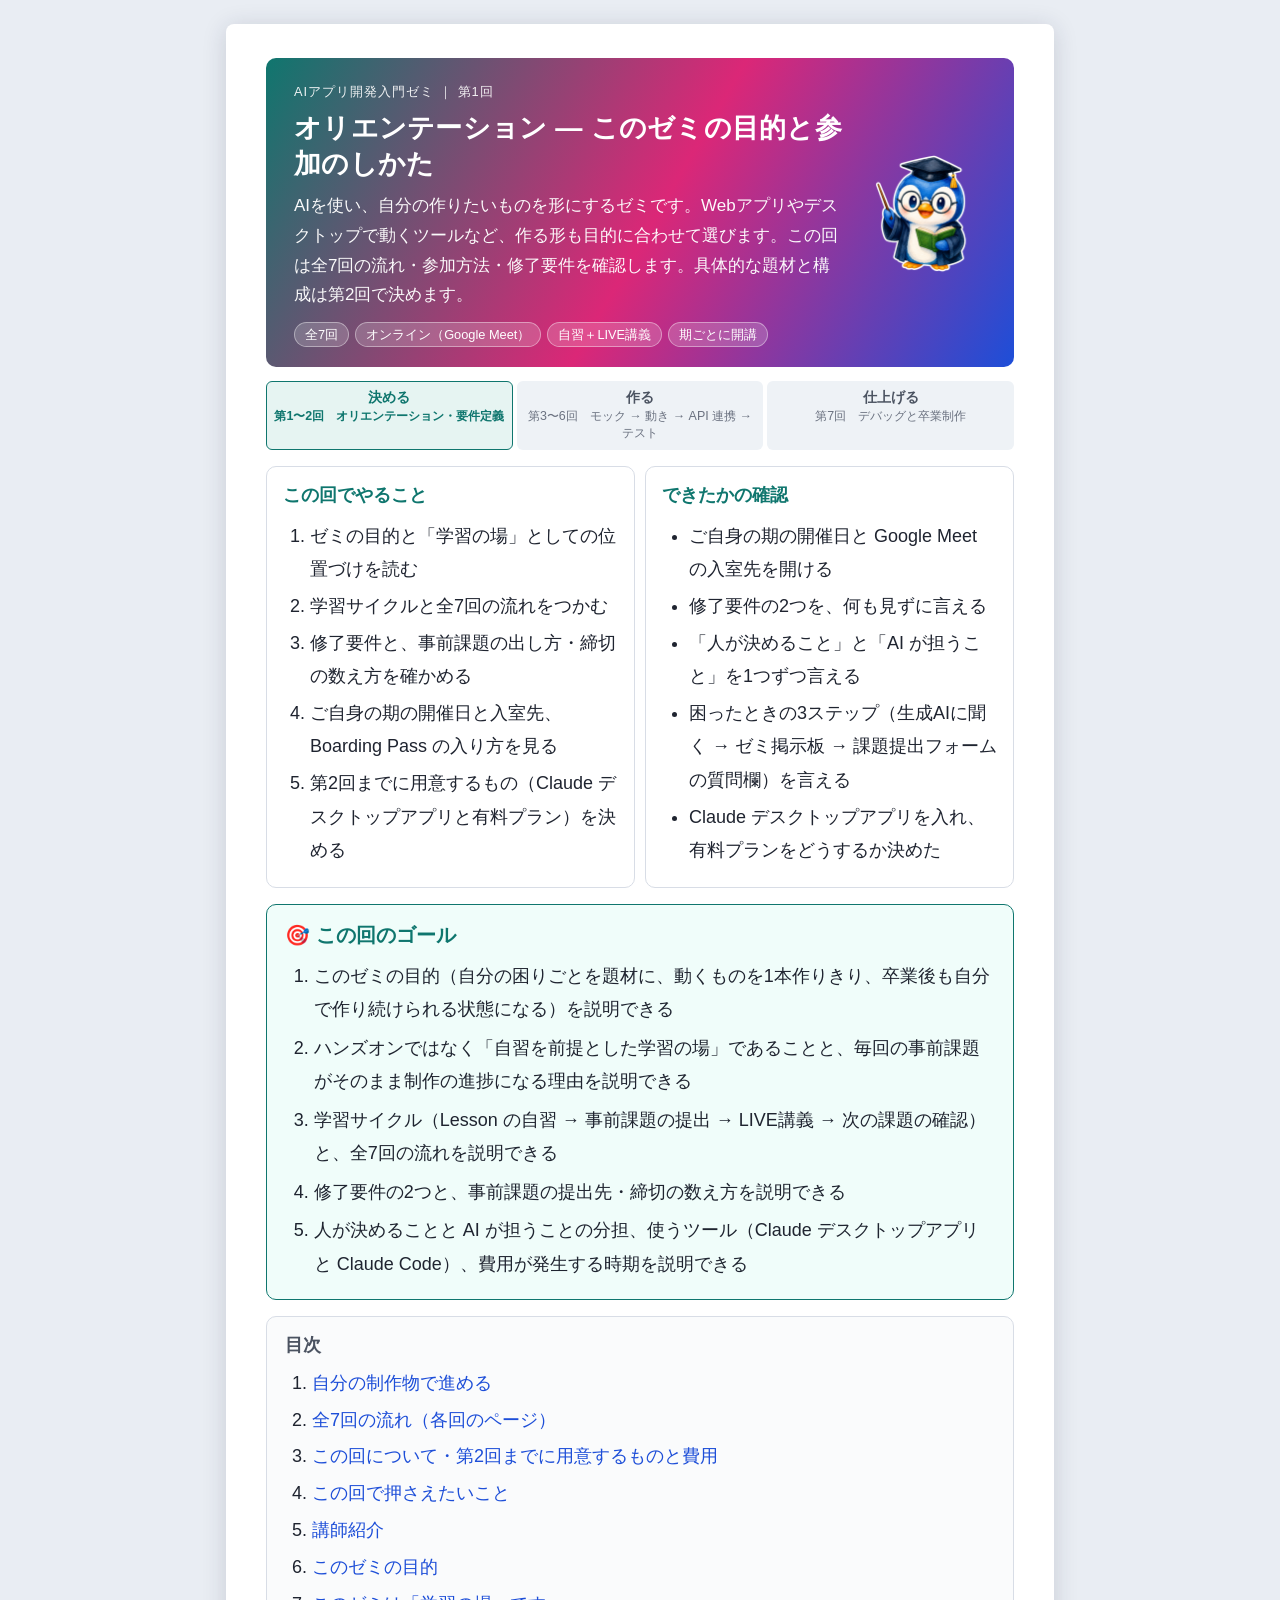
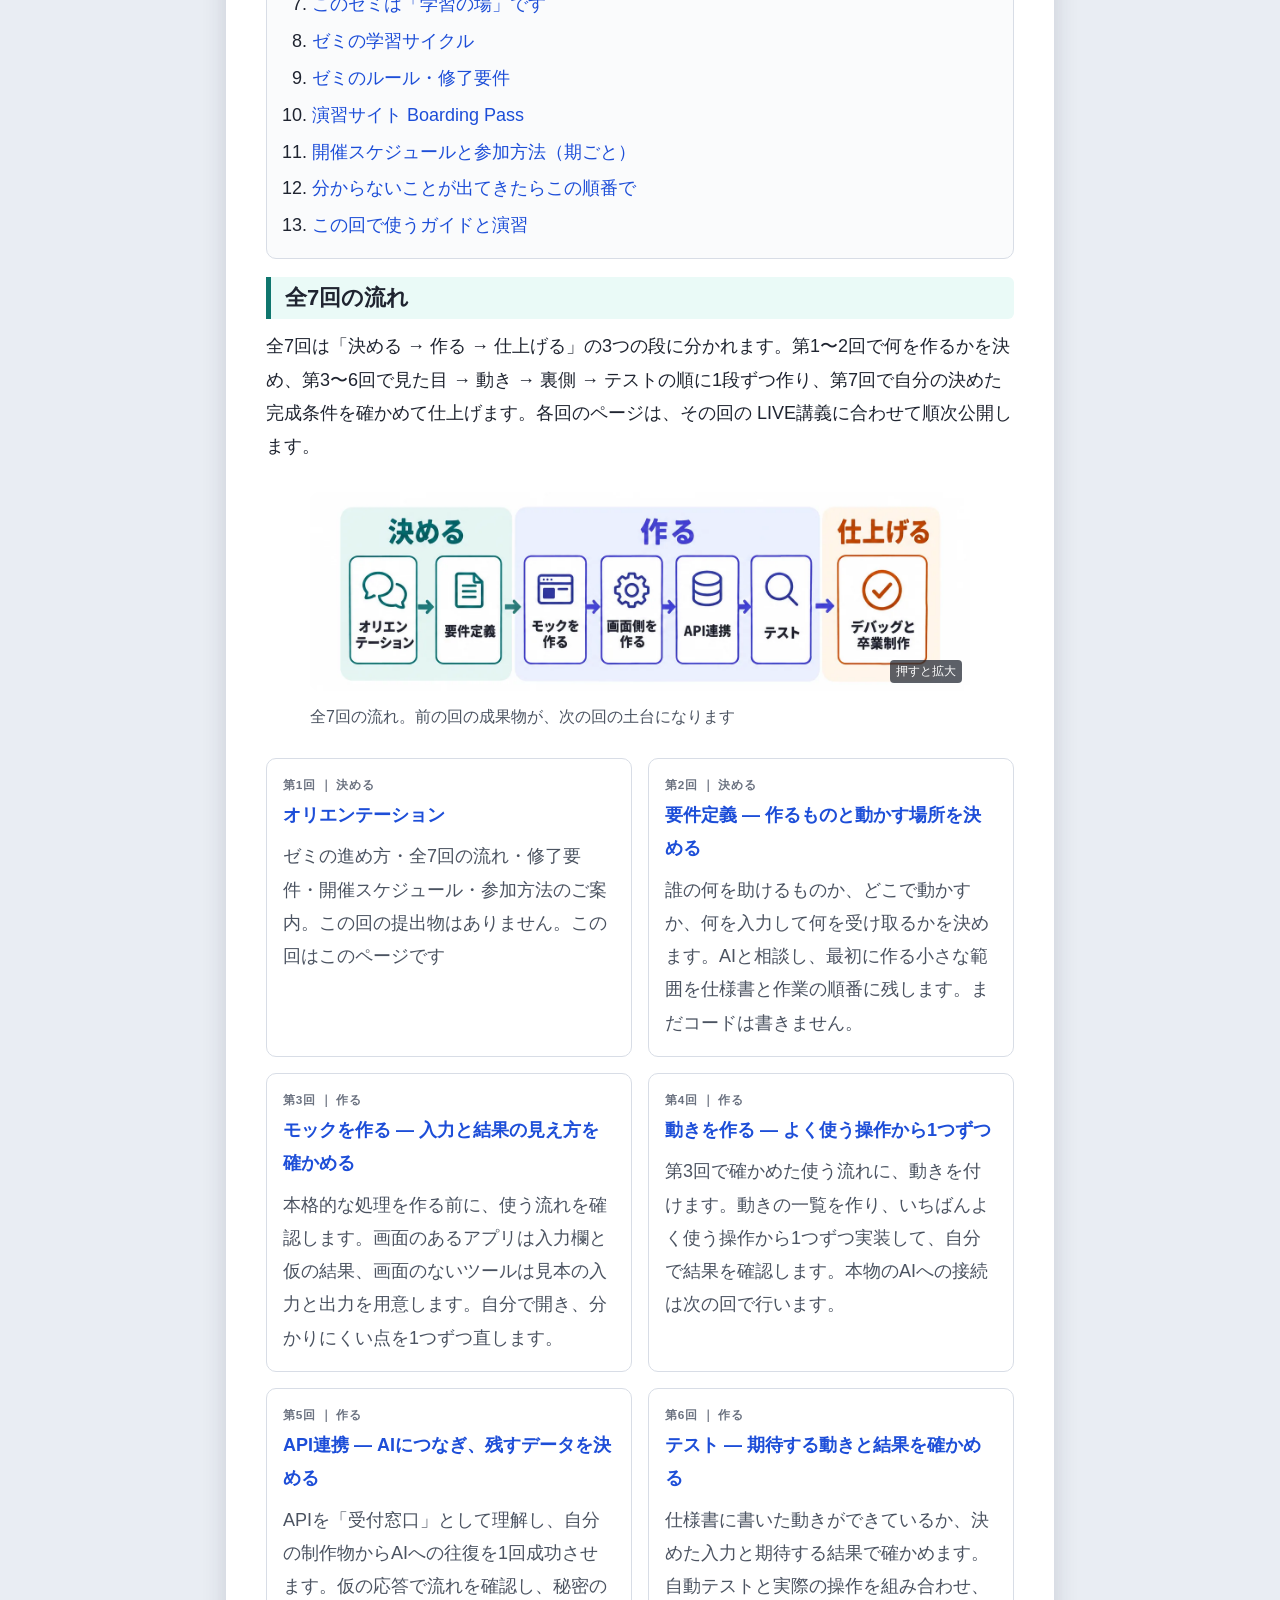
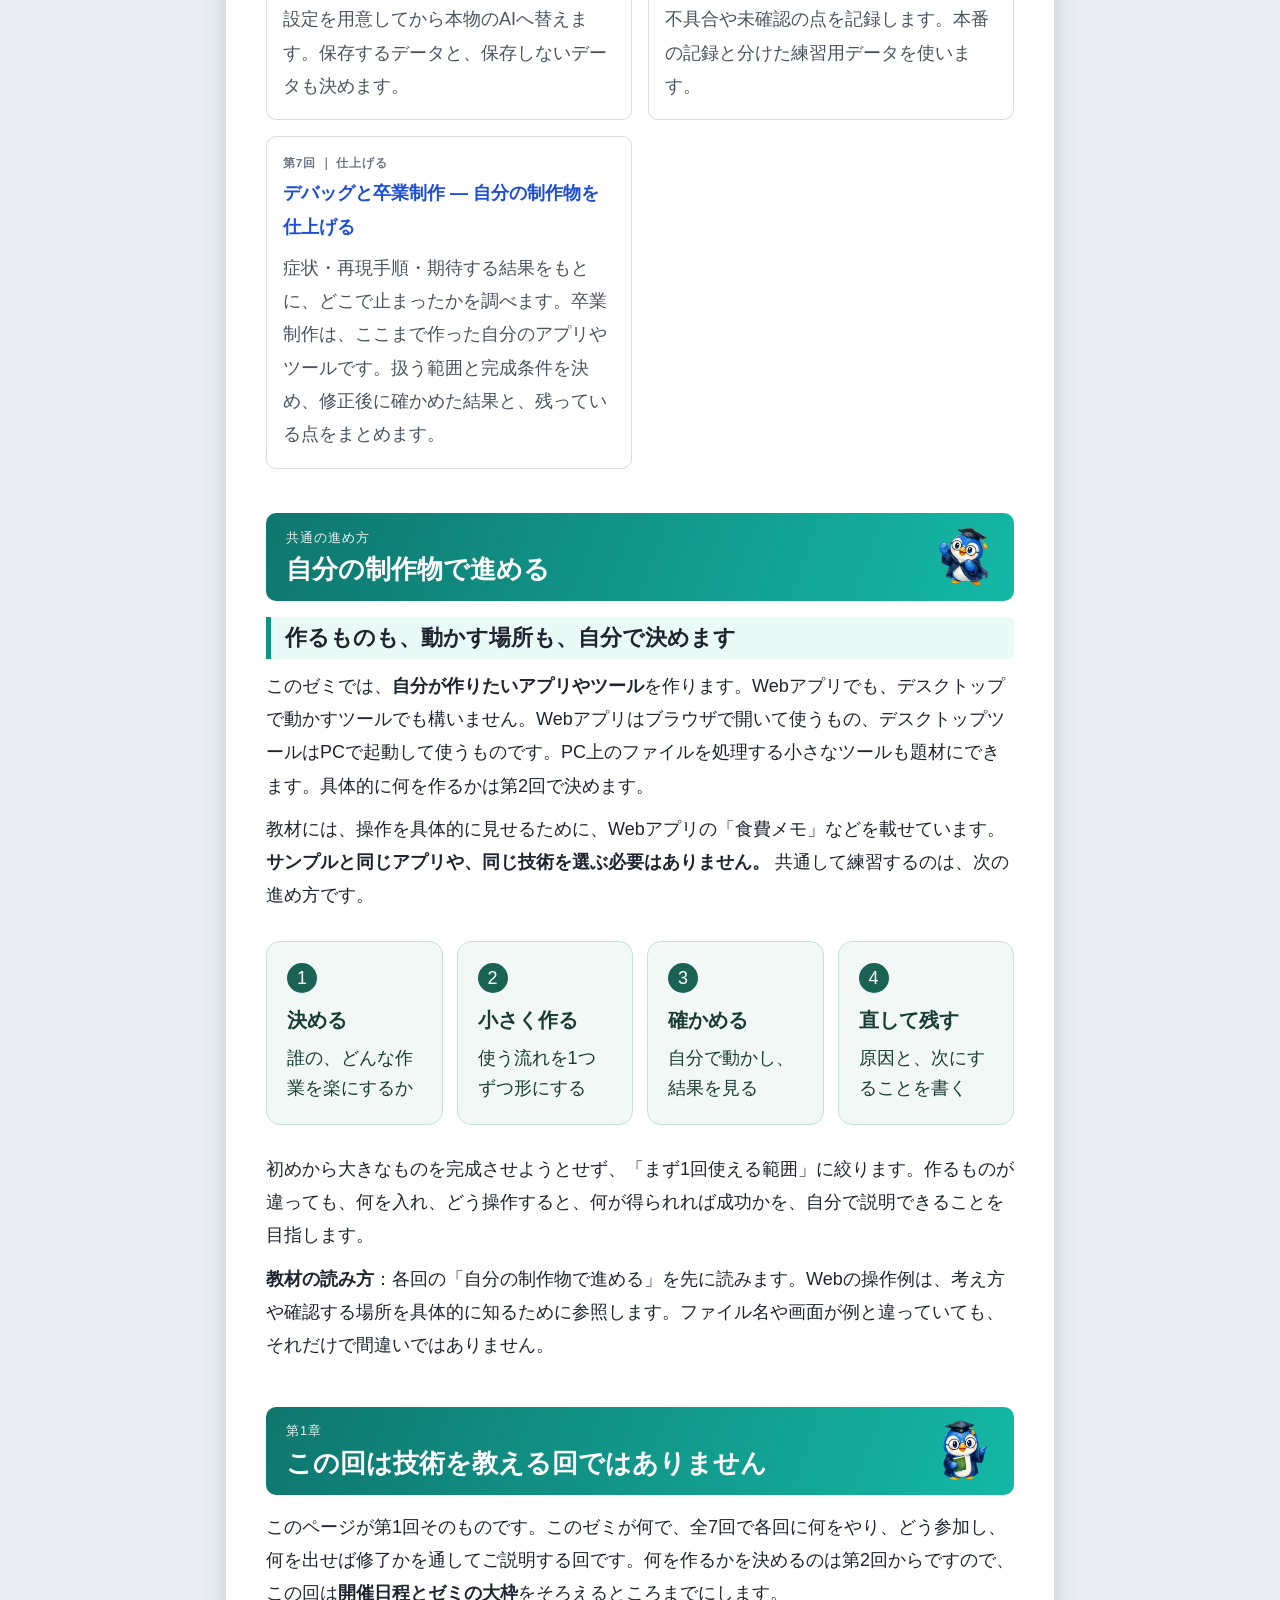
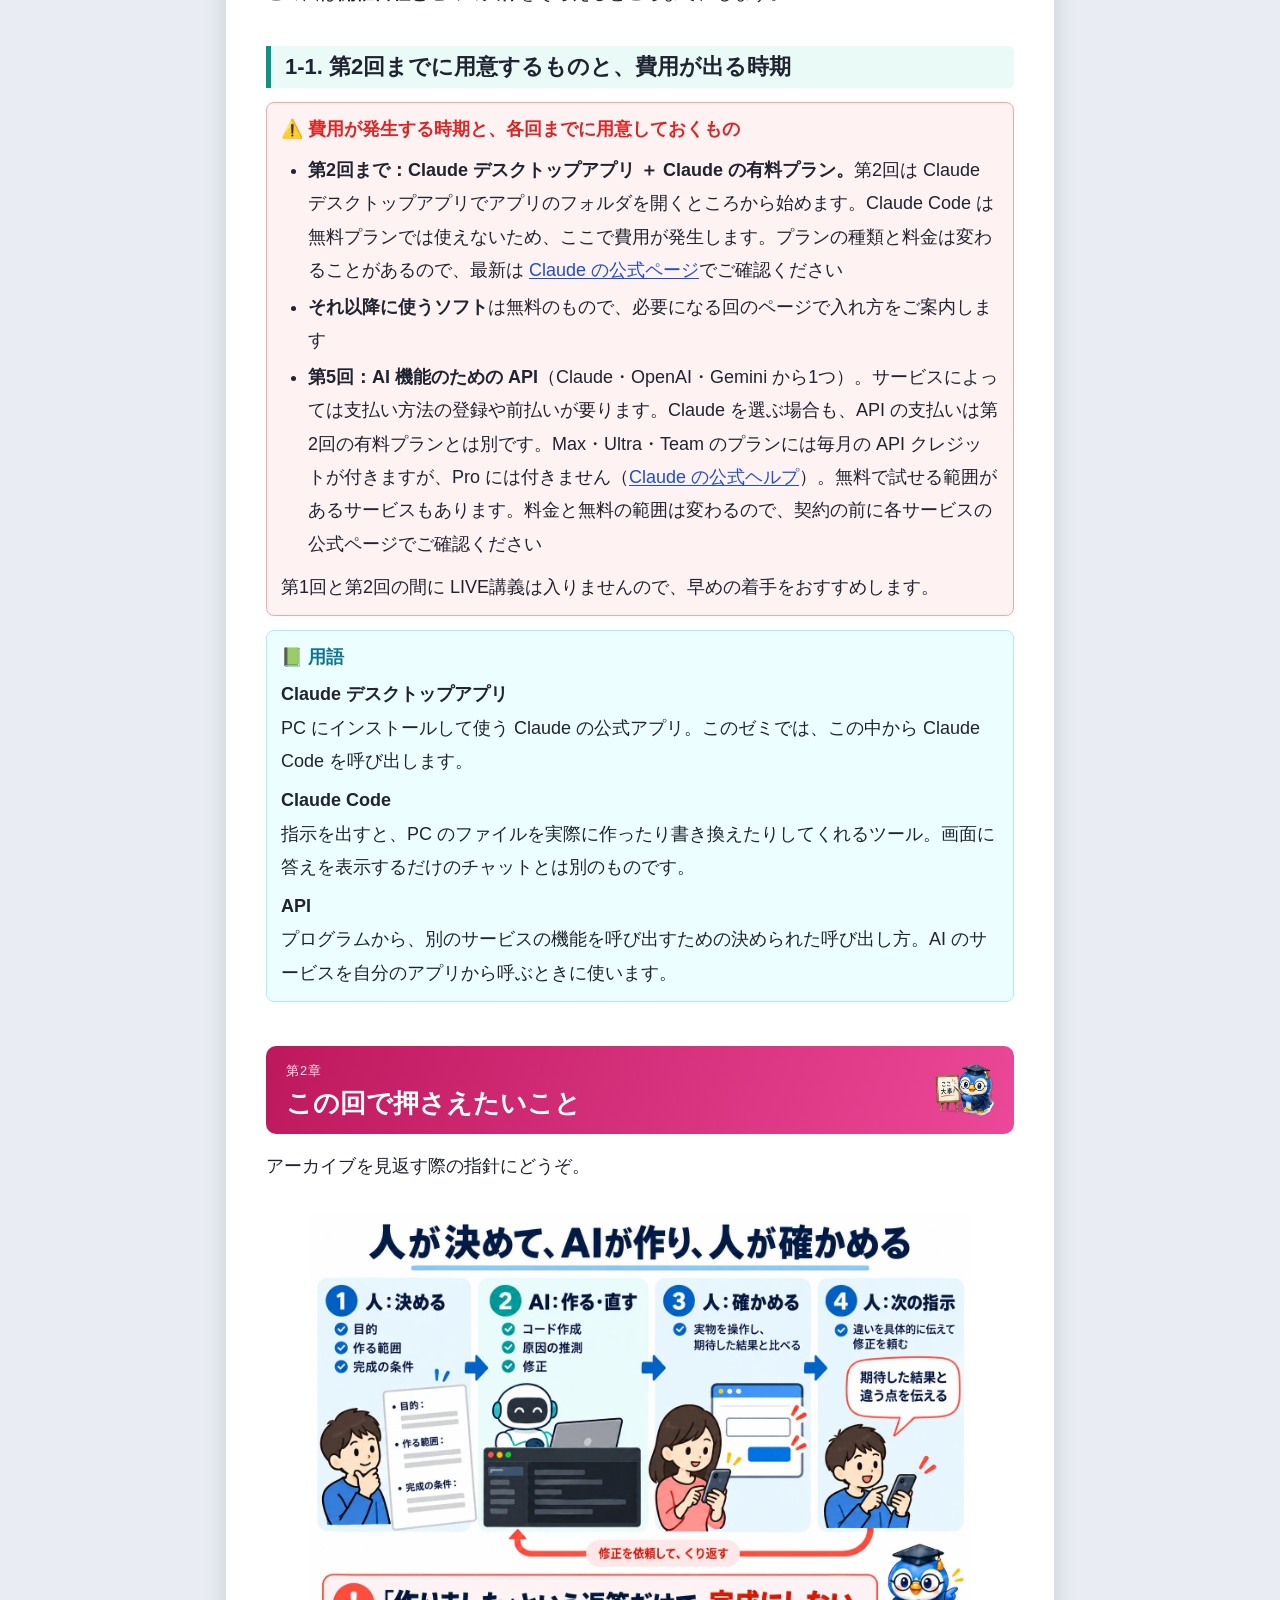
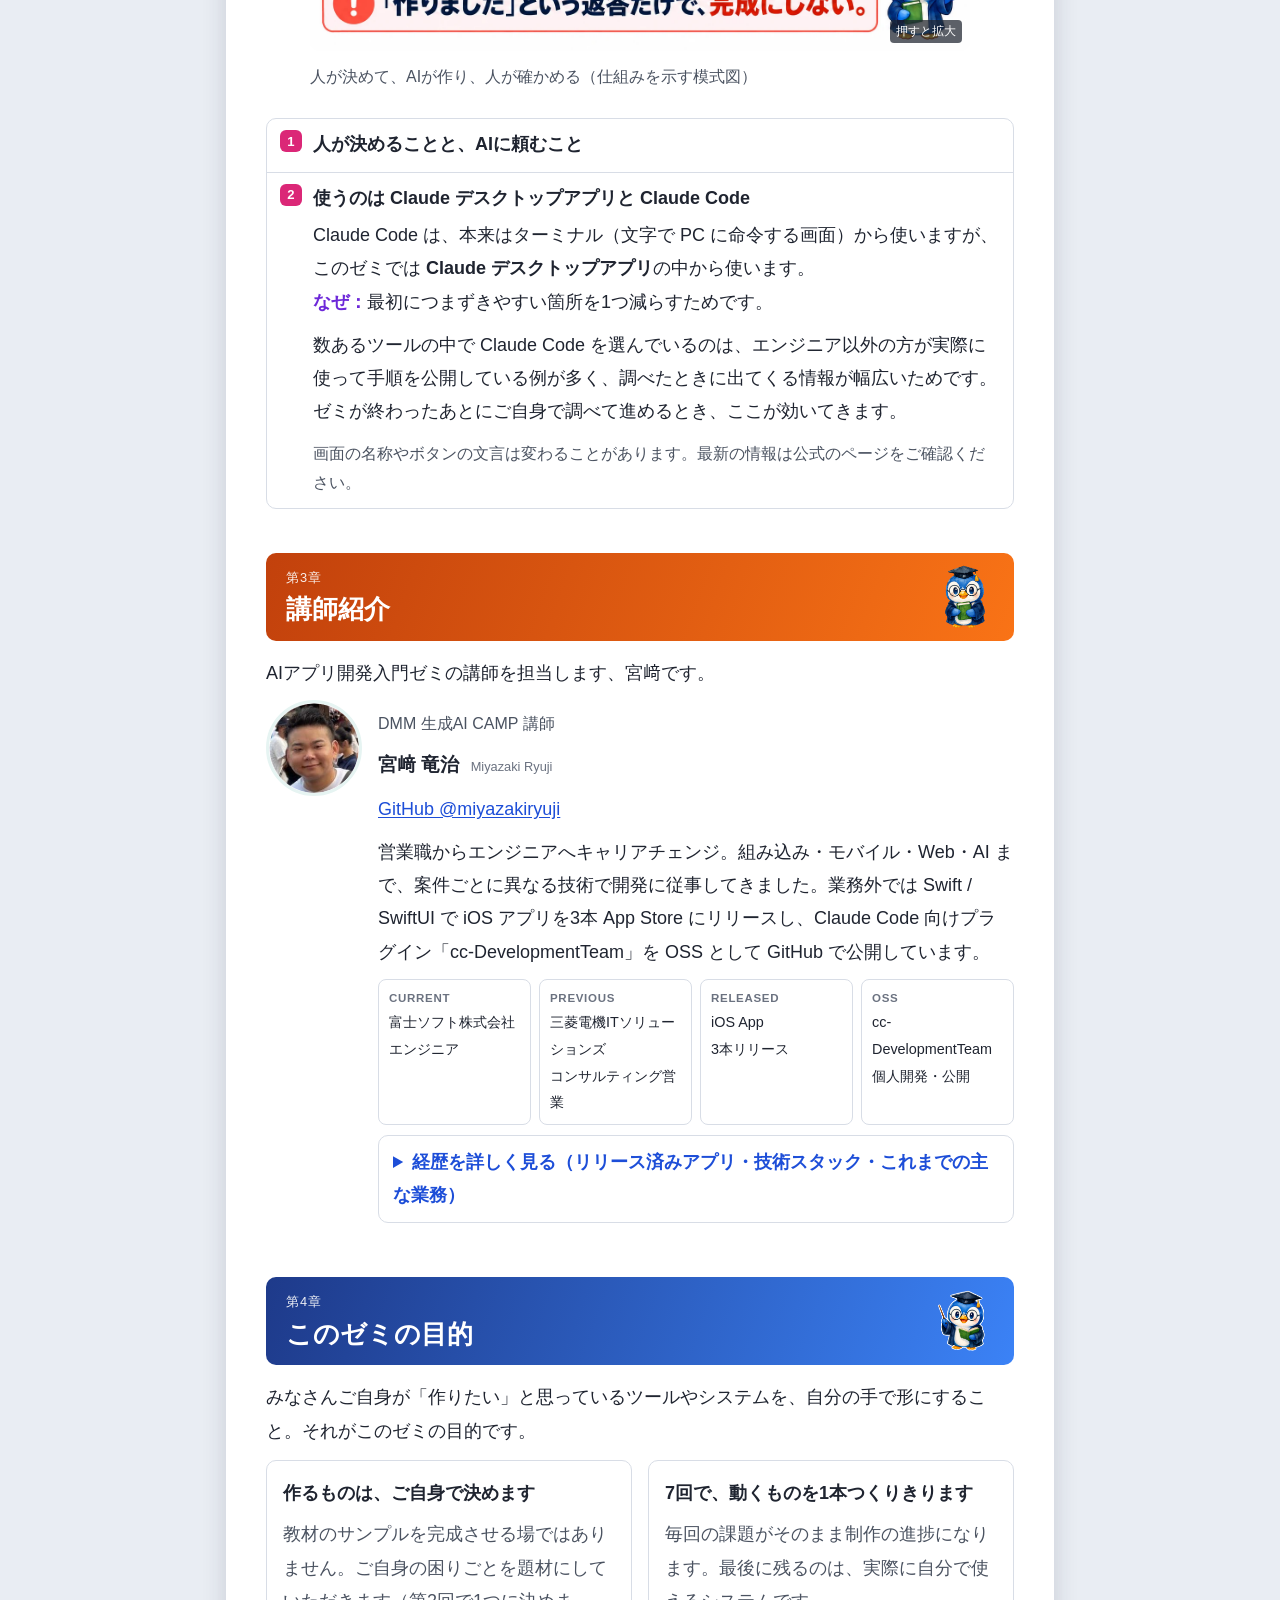
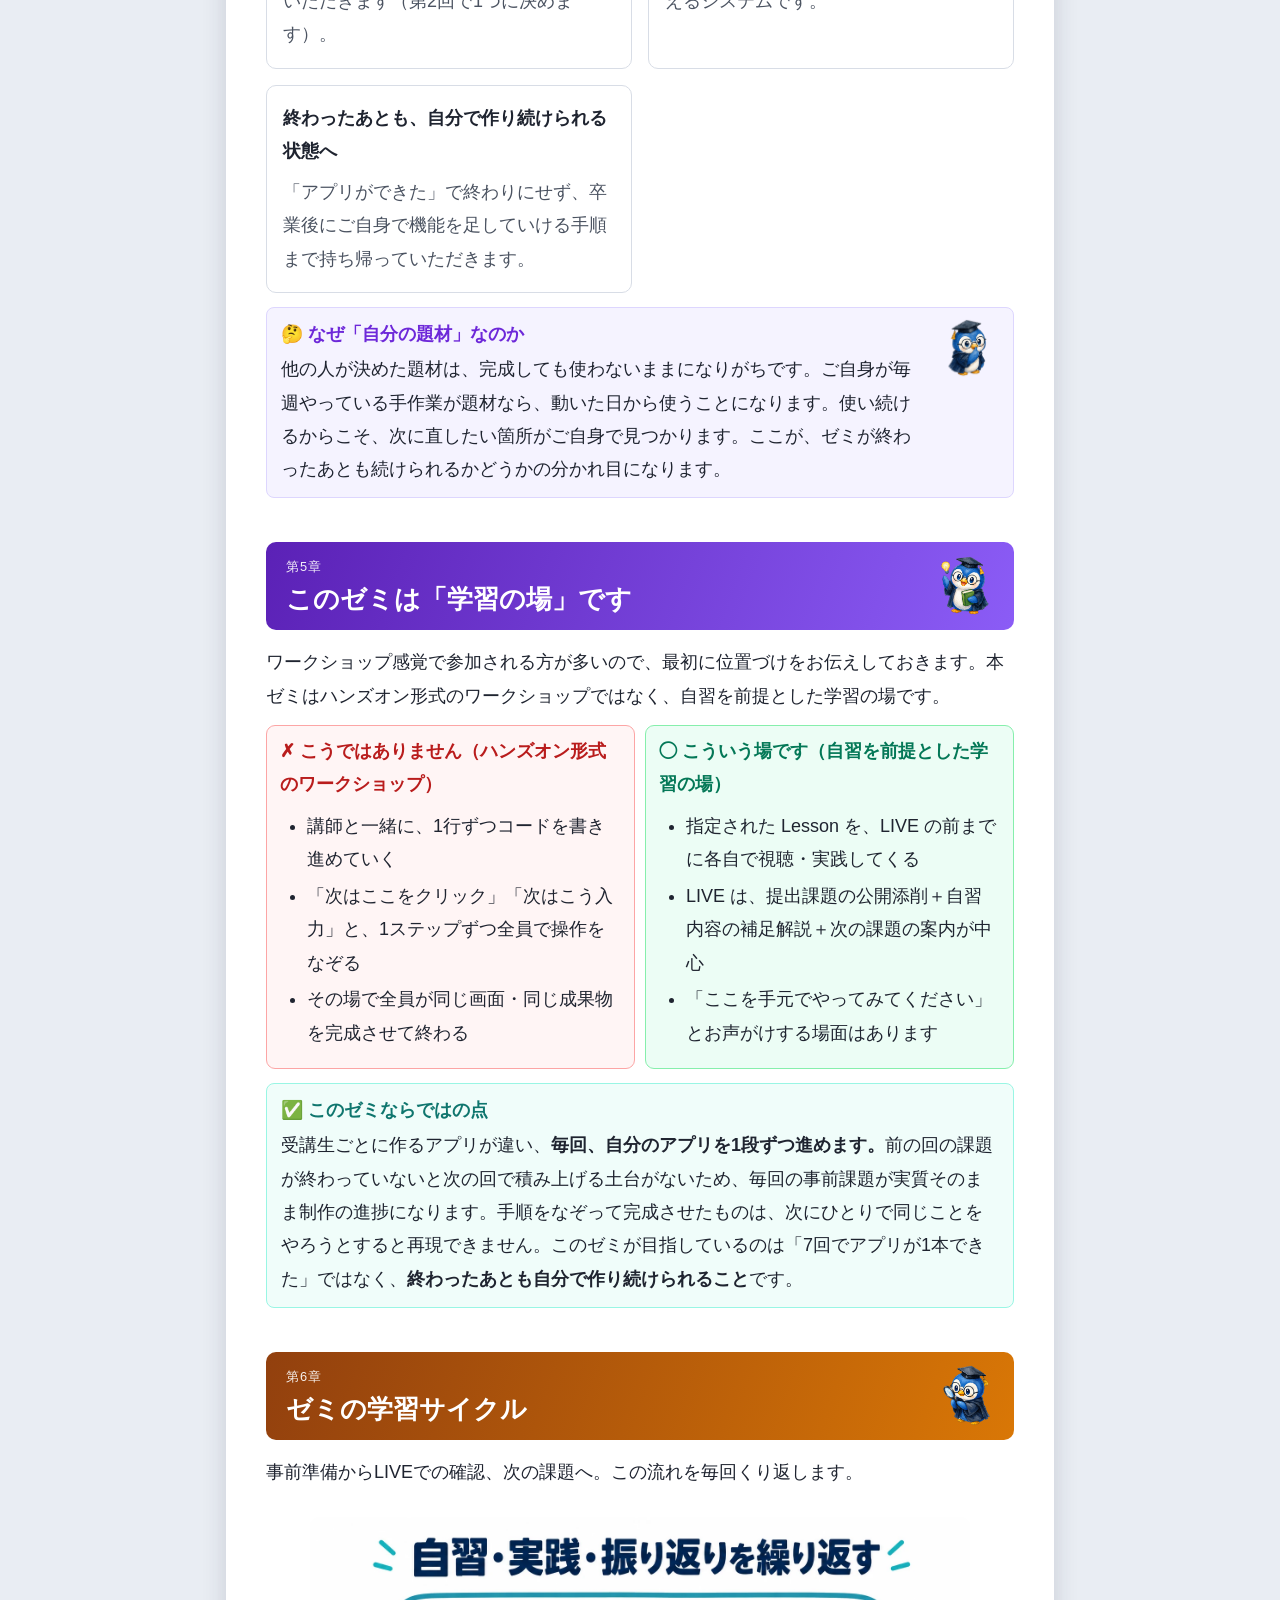
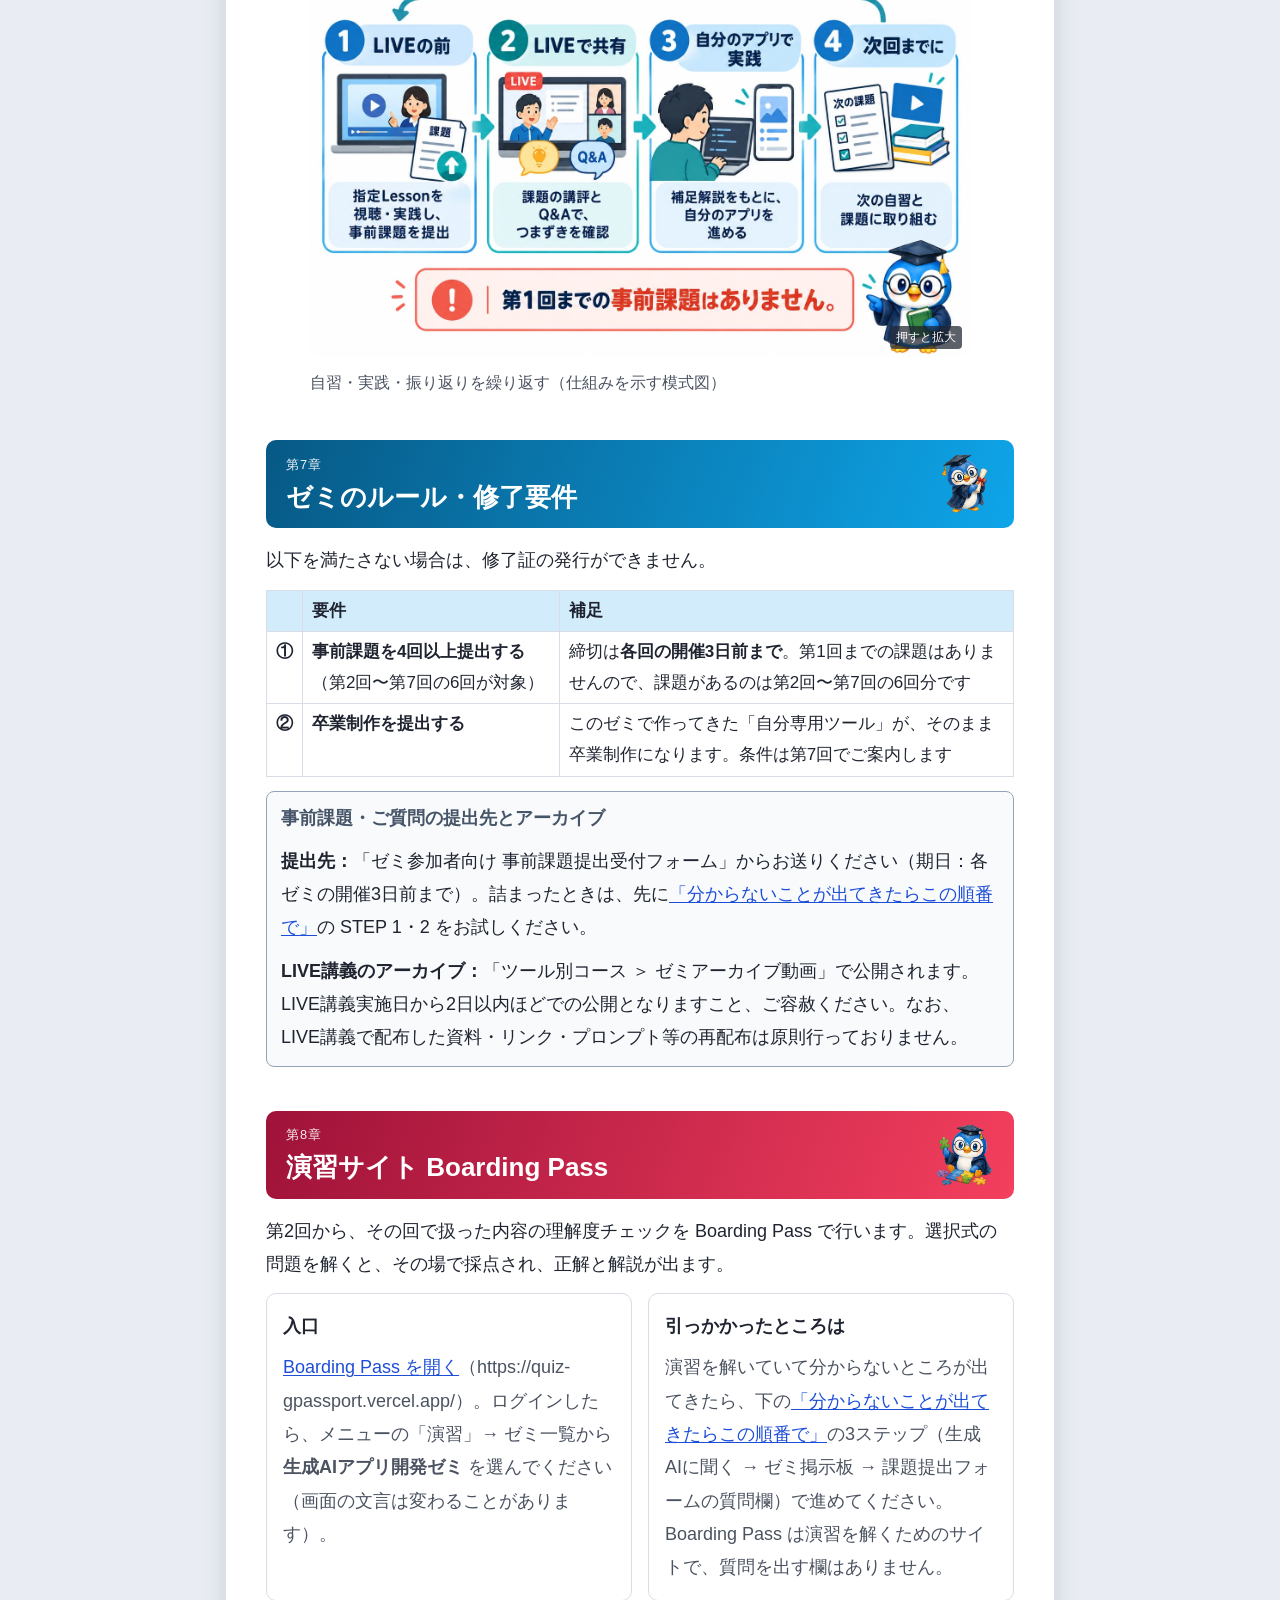
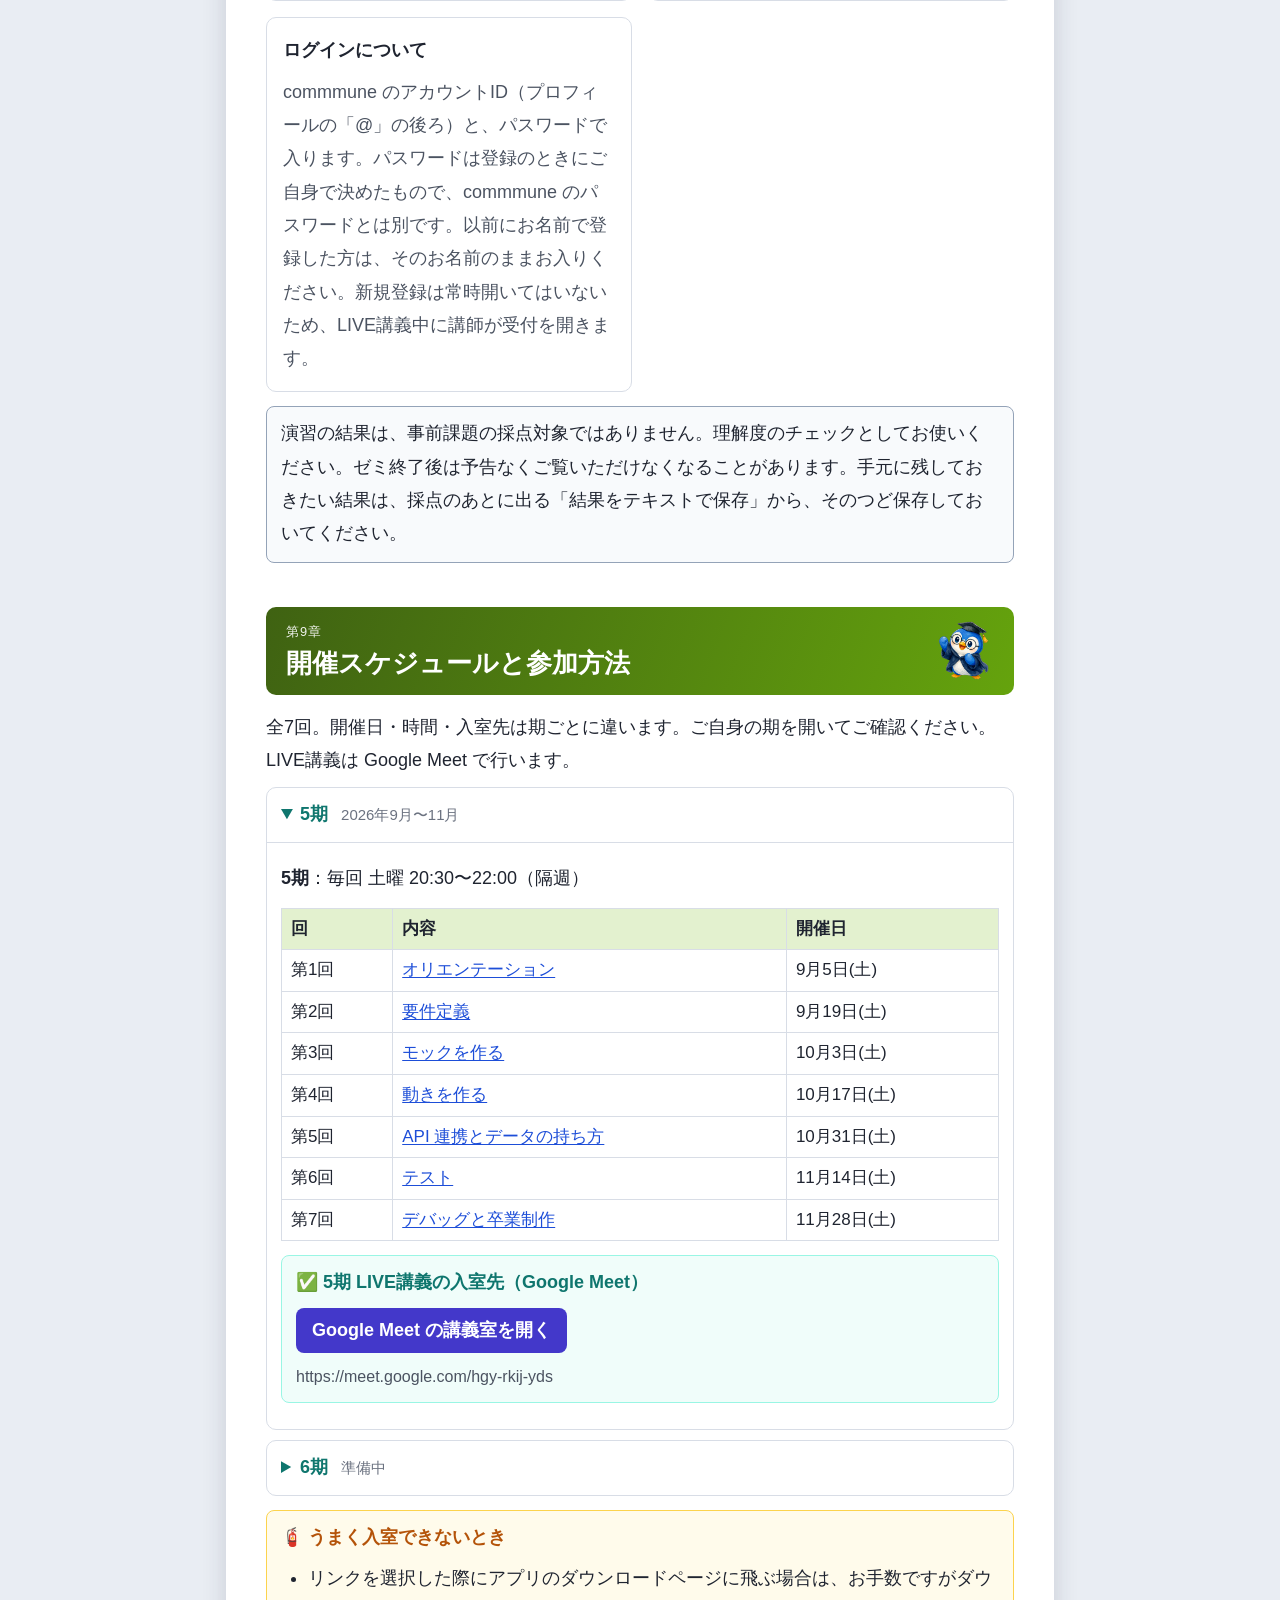
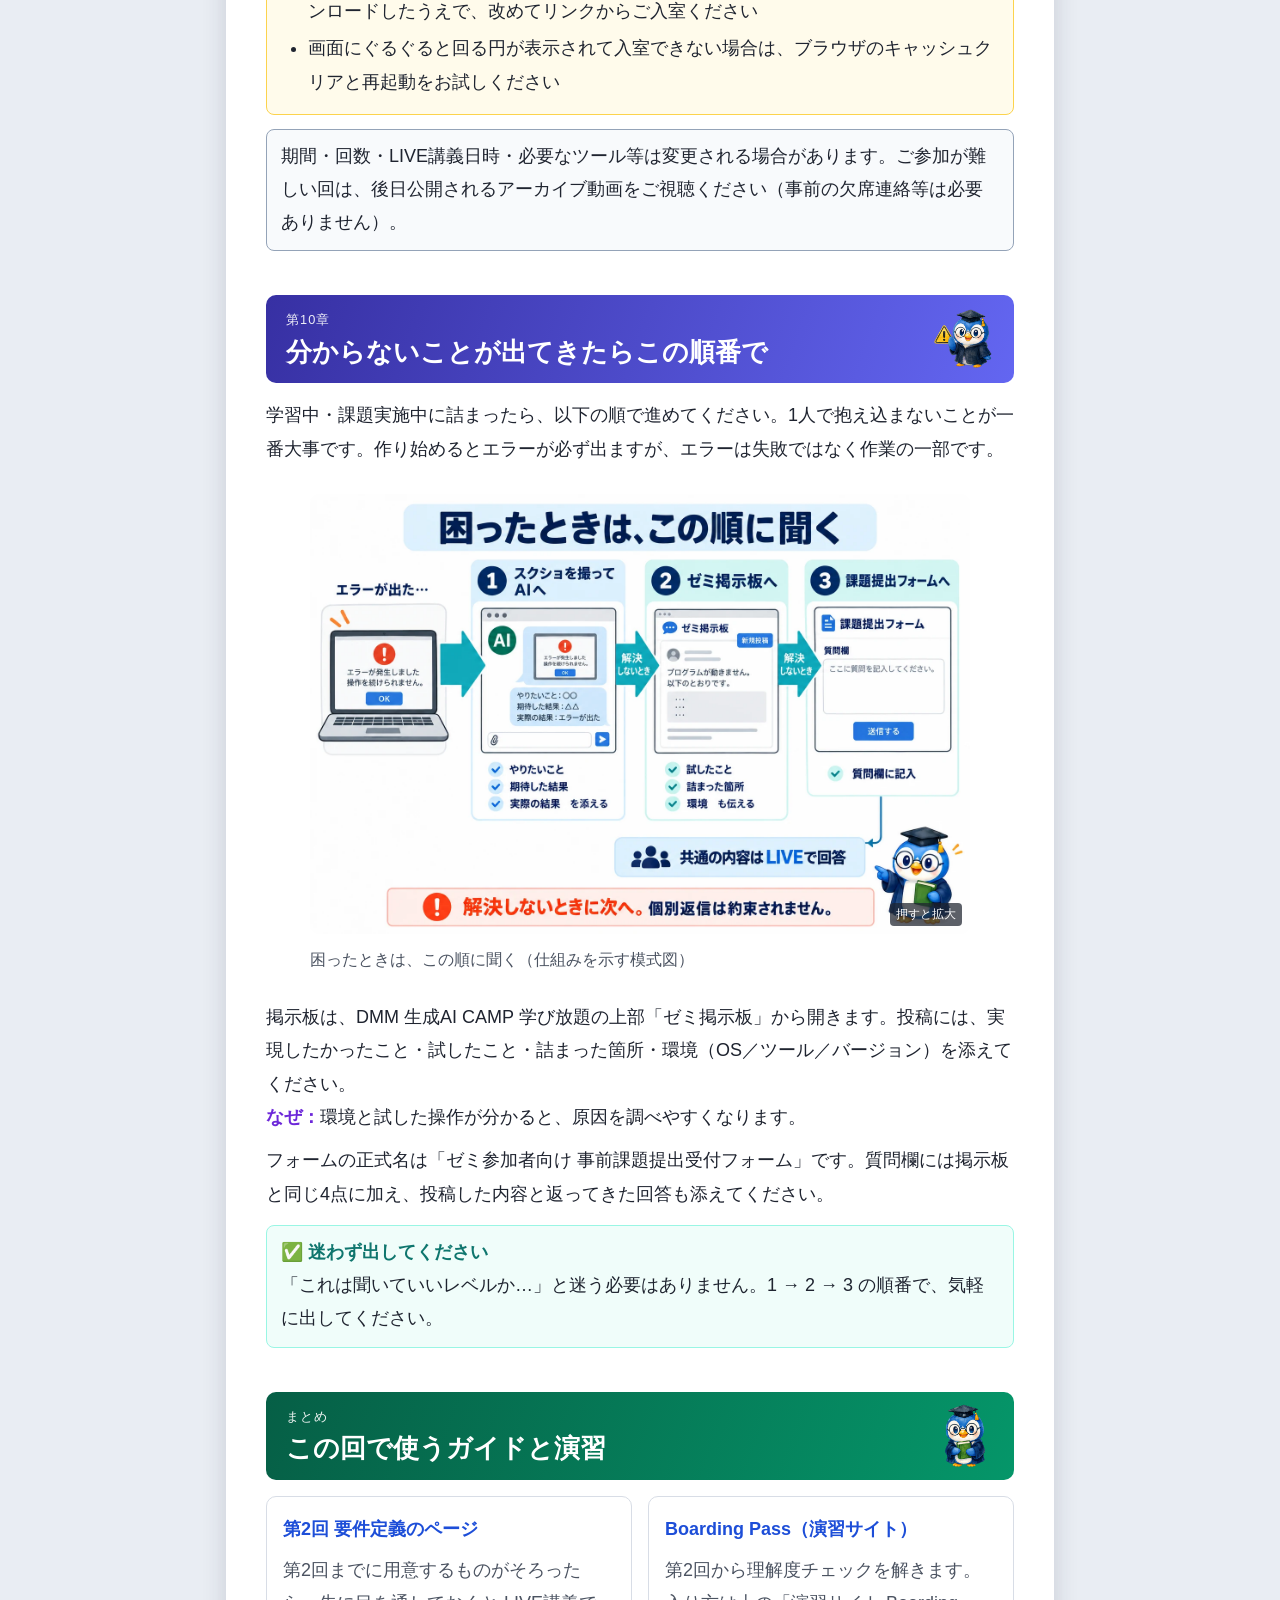
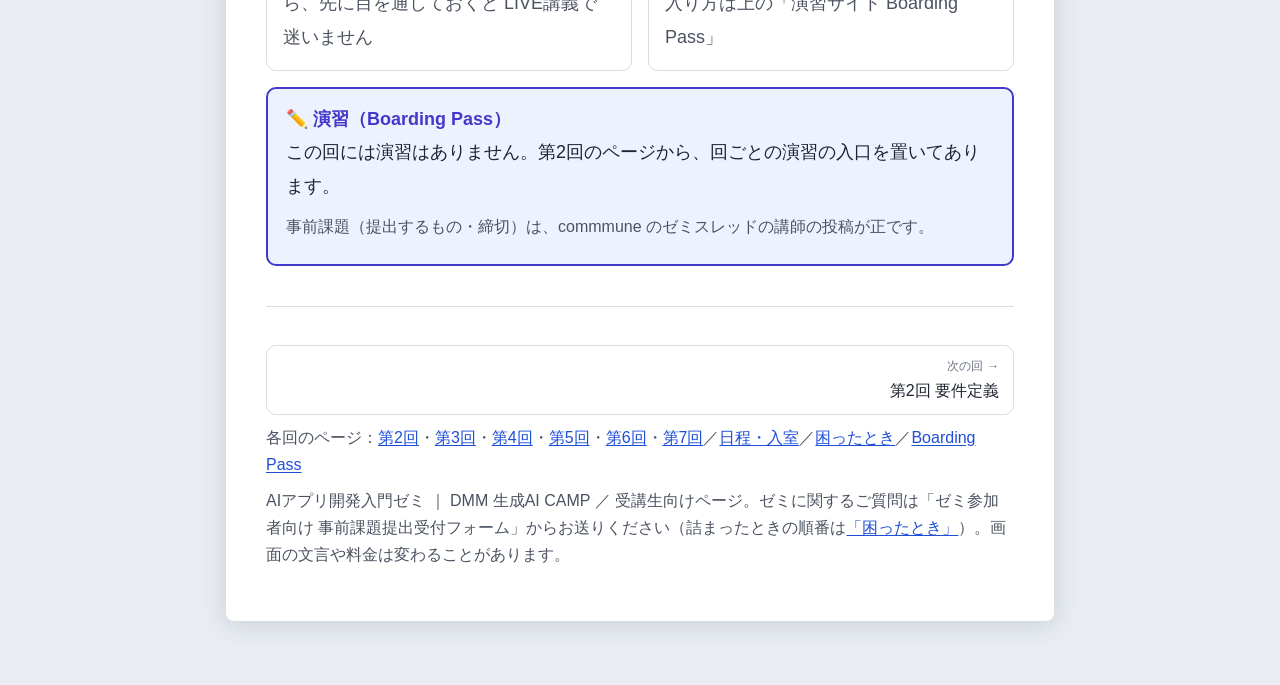
==== commit 4de4a851: "各自の制作物と実行環境で進められるよう第1〜7回を整理" ====
--- a/index.html
+++ b/index.html
@@ -4,8 +4,8 @@
 <meta charset="UTF-8">
 <meta name="viewport" content="width=device-width, initial-scale=1">
 <title>AIアプリ開発入門ゼミ ｜ 第1回 オリエンテーション</title>
-<meta name="description" content="AIアプリ開発入門ゼミの受講生向けページ。第1回オリエンテーションはこのページです。ゼミの進め方・全7回の流れ・修了要件・開催スケジュール・参加方法をまとめています。">
-<link rel="stylesheet" href="assets/lesson.css?v=20261101-reading2">
+<meta name="description" content="第1回。AIを使い、自分の作りたいものを形にするゼミです。Webアプリやデスクトップで動くツールなど、作る形も目的に合わせて選びます。この回は全7回の流れ・参加方法・修了要件を確認します。具体的な題材と構成は第2回で決めます。">
+<link rel="stylesheet" href="assets/lesson.css?v=20261101-projects">
 <script src="assets/site.js" defer></script>
 </head>
 <body class="lesson-visual-reading">
@@ -16,8 +16,8 @@
 <div class="cover-band">
   <div class="cover-text">
     <div class="kicker">AIアプリ開発入門ゼミ ｜ 第1回</div>
-    <h1>オリエンテーション ― このゼミで何をして、どう参加し、何を出せば修了か</h1>
-    <div class="subtitle">AIを相棒に、自分専用ツールを作るゼミです。このページが第1回そのものです。ゼミの目的と進め方、全7回の流れ、修了要件、ご自身の期の開催日と入室先、困ったときの順番、第2回までに用意するものをまとめてあります。何を作るかを決めるのは第2回からです。</div>
+    <h1>オリエンテーション ― このゼミの目的と参加のしかた</h1>
+    <div class="subtitle">AIを使い、自分の作りたいものを形にするゼミです。Webアプリやデスクトップで動くツールなど、作る形も目的に合わせて選びます。この回は全7回の流れ・参加方法・修了要件を確認します。具体的な題材と構成は第2回で決めます。</div>
     <div class="chips"><span class="chip">全7回</span><span class="chip">オンライン（Google Meet）</span><span class="chip">自習＋LIVE講義</span><span class="chip">期ごとに開講</span></div>
   </div>
   <img class="penguin penguin-cover" src="assets/penguins/penguin_teaching.png" alt="">
@@ -60,6 +60,7 @@
 <nav class="toc" aria-label="目次">
   <span class="toc-title">目次</span>
   <ol>
+    <li><a href="#your-project">自分の制作物で進める</a></li>
     <li><a href="#lessons">全7回の流れ（各回のページ）</a></li>
     <li><a href="#about">この回について・第2回までに用意するものと費用</a></li>
     <li><a href="#contents">この回で押さえたいこと</a></li>
@@ -78,24 +79,36 @@
 <!-- ============================================================ 全7回の流れ -->
 <div class="cover-map" id="lessons">
   <h3>全7回の流れ</h3>
-  <p>全7回は「決める → 作る → 仕上げる」の3つの段に分かれます。第1〜2回で何を作るかを決め、第3〜6回で見た目 → 動き → 裏側 → テストの順に1段ずつ作り、第7回で落ちないアプリに仕上げます。各回のページは、その回の LIVE講義に合わせて順次公開します。</p>
+  <p>全7回は「決める → 作る → 仕上げる」の3つの段に分かれます。第1〜2回で何を作るかを決め、第3〜6回で見た目 → 動き → 裏側 → テストの順に1段ずつ作り、第7回で自分の決めた完成条件を確かめて仕上げます。各回のページは、その回の LIVE講義に合わせて順次公開します。</p>
   <figure class="fig reading-map">
     <a class="zoom" href="assets/figs/l01_course.webp"><img src="assets/figs/l01_course.webp" alt="左から右へ3つの帯。決める（オリエンテーション → 要件定義）、作る（モックを作る → 画面側を作る → API連携 → テスト）、仕上げる（デバッグと卒業制作）。7つの回が矢印で順につながっている" width="1536" height="464"><span class="map-link">全体図を画像で開く ↗</span></a>
     <figcaption>全7回の流れ。前の回の成果物が、次の回の土台になります</figcaption>
   </figure>
   <div class="cards">
     <a class="card" href="#about"><span class="card-no">第1回 ｜ 決める</span><span class="card-title">オリエンテーション</span><span class="card-desc">ゼミの進め方・全7回の流れ・修了要件・開催スケジュール・参加方法のご案内。この回の提出物はありません。この回はこのページです</span></a>
-    <a class="card" href="lessons/lesson02/"><span class="card-no">第2回 ｜ 決める</span><span class="card-title">要件定義</span><span class="card-desc">アプリのフォルダを作って Claude Code で開き、AI と壁打ちして削り込み、使う技術の提案をもらって、仕様書と作る順番をフォルダに残します。作るもの：アプリのフォルダ／docs/spec.md／docs/tasks.md</span></a>
-    <a class="card" href="lessons/lesson03/"><span class="card-no">第3回 ｜ 作る</span><span class="card-title">モックを作る（画面を先に作る）</span><span class="card-desc">仕様書の画面一覧から、見た目だけの画面（モック）を Claude Code に作らせ、ブラウザで開いて「崩れ → テイスト → 細部」の順にブラッシュアップします。作るもの：app/ のモック（HTML と style.css）＋前と後のスクリーンショット＋直した点のメモ</span></a>
-    <a class="card" href="lessons/lesson04/"><span class="card-no">第4回 ｜ 作る</span><span class="card-title">画面側を作る ― モックに動きを付ける</span><span class="card-desc">動きの一覧を作らせ、いちばんよく使う動きから1つずつ、画面の中だけで動くように足して確かめます。入力のチェックと「1件も無いとき・処理中・失敗」の表示も用意します。作るもの：動きの付いた app/＋docs/actions.md＋前と後のスクリーンショット＋つまずきの記録</span></a>
-    <a class="card" href="lessons/lesson05/"><span class="card-no">第5回 ｜ 作る</span><span class="card-title">API 連携で AI 機能を入れ、データの持ち方を決める</span><span class="card-desc">Claude・OpenAI・Gemini のどれかで API キーを発行して安全に置き、経路を先に通してから AI に差し替えます。データの置き場も消える条件から選びます。作るもの：AI 機能が動くアプリ＋上限設定と .gitignore のスクリーンショット＋保存が残る画面と書き換えた docs/spec.md</span></a>
-    <a class="card" href="lessons/lesson06/"><span class="card-no">第6回 ｜ 作る</span><span class="card-title">テスト ― 壊れていないことを確かめる</span><span class="card-desc">仕様書をもとにテストコードを Claude Code に書かせて流し、落ちたら実装側を直します。UI テストと敵対的テストも任せ、テストを流す節目を自分で決めます。作るもの：テストコード一式と結果＋UI・敵対的テストの記録＋README と CLAUDE.md</span></a>
-    <a class="card" href="lessons/lesson07/"><span class="card-no">第7回 ｜ 仕上げる</span><span class="card-title">デバッグと卒業制作 ― 落ちないアプリに仕上げる</span><span class="card-desc">不具合の伝え方・原因の切り分け方を身につけ、Claude Code に再現させて直します。卒業制作で扱う範囲と完成条件を決め、卒業後に自分で続ける手順も持ち帰ります。出すもの：卒業制作（自分専用ツール＋docs/graduation.md）</span></a>
+    <a class="card" href="lessons/lesson02/"><span class="card-no">第2回 ｜ 決める</span><span class="card-title">要件定義 ― 作るものと動かす場所を決める</span><span class="card-desc">誰の何を助けるものか、どこで動かすか、何を入力して何を受け取るかを決めます。AIと相談し、最初に作る小さな範囲を仕様書と作業の順番に残します。まだコードは書きません。</span></a>
+    <a class="card" href="lessons/lesson03/"><span class="card-no">第3回 ｜ 作る</span><span class="card-title">モックを作る ― 入力と結果の見え方を確かめる</span><span class="card-desc">本格的な処理を作る前に、使う流れを確認します。画面のあるアプリは入力欄と仮の結果、画面のないツールは見本の入力と出力を用意します。自分で開き、分かりにくい点を1つずつ直します。</span></a>
+    <a class="card" href="lessons/lesson04/"><span class="card-no">第4回 ｜ 作る</span><span class="card-title">動きを作る ― よく使う操作から1つずつ</span><span class="card-desc">第3回で確かめた使う流れに、動きを付けます。動きの一覧を作り、いちばんよく使う操作から1つずつ実装して、自分で結果を確認します。本物のAIへの接続は次の回で行います。</span></a>
+    <a class="card" href="lessons/lesson05/"><span class="card-no">第5回 ｜ 作る</span><span class="card-title">API連携 ― AIにつなぎ、残すデータを決める</span><span class="card-desc">APIを「受付窓口」として理解し、自分の制作物からAIへの往復を1回成功させます。仮の応答で流れを確認し、秘密の設定を用意してから本物のAIへ替えます。保存するデータと、保存しないデータも決めます。</span></a>
+    <a class="card" href="lessons/lesson06/"><span class="card-no">第6回 ｜ 作る</span><span class="card-title">テスト ― 期待する動きと結果を確かめる</span><span class="card-desc">仕様書に書いた動きができているか、決めた入力と期待する結果で確かめます。自動テストと実際の操作を組み合わせ、不具合や未確認の点を記録します。本番の記録と分けた練習用データを使います。</span></a>
+    <a class="card" href="lessons/lesson07/"><span class="card-no">第7回 ｜ 仕上げる</span><span class="card-title">デバッグと卒業制作 ― 自分の制作物を仕上げる</span><span class="card-desc">症状・再現手順・期待する結果をもとに、どこで止まったかを調べます。卒業制作は、ここまで作った自分のアプリやツールです。扱う範囲と完成条件を決め、修正後に確かめた結果と、残っている点をまとめます。</span></a>
   </div>
 </div>
 </section>
 
 <!-- ============================================================ この回について -->
+<!-- BEGIN OWN PROJECT PATH -->
+<section class="chapter ch-1 project-path" id="your-project">
+<div class="chapter-head c-1"><div class="ch-text"><div class="ep">共通の進め方</div><h2>自分の制作物で進める</h2></div><img class="penguin penguin-ch" src="assets/penguins/penguin_cheering_both_wings.png" alt=""></div>
+<h3>作るものも、動かす場所も、自分で決めます</h3>
+<p>このゼミでは、<strong>自分が作りたいアプリやツール</strong>を作ります。Webアプリでも、デスクトップで動かすツールでも構いません。Webアプリはブラウザで開いて使うもの、デスクトップツールはPCで起動して使うものです。PC上のファイルを処理する小さなツールも題材にできます。具体的に何を作るかは第2回で決めます。</p>
+<p>教材には、操作を具体的に見せるために、Webアプリの「食費メモ」などを載せています。<strong>サンプルと同じアプリや、同じ技術を選ぶ必要はありません。</strong> 共通して練習するのは、次の進め方です。</p>
+<div class="flowmap"><div class="flow-step"><div class="f-ep">1</div><div class="f-name">決める</div><div class="f-meta">誰の、どんな作業を楽にするか</div></div><div class="flow-arrow">→</div><div class="flow-step"><div class="f-ep">2</div><div class="f-name">小さく作る</div><div class="f-meta">使う流れを1つずつ形にする</div></div><div class="flow-arrow">→</div><div class="flow-step"><div class="f-ep">3</div><div class="f-name">確かめる</div><div class="f-meta">自分で動かし、結果を見る</div></div><div class="flow-arrow">→</div><div class="flow-step"><div class="f-ep">4</div><div class="f-name">直して残す</div><div class="f-meta">原因と、次にすることを書く</div></div></div>
+<p>初めから大きなものを完成させようとせず、「まず1回使える範囲」に絞ります。作るものが違っても、何を入れ、どう操作すると、何が得られれば成功かを、自分で説明できることを目指します。</p>
+<p><strong>教材の読み方</strong>：各回の「自分の制作物で進める」を先に読みます。Webの操作例は、考え方や確認する場所を具体的に知るために参照します。ファイル名や画面が例と違っていても、それだけで間違いではありません。</p>
+</section>
+<!-- END OWN PROJECT PATH -->
+
 <section class="chapter ch-1" id="about">
   <div class="chapter-head c-1">
     <div class="ch-text">
@@ -318,7 +331,7 @@
           <tr><td>第1回</td><td><a href="#about">オリエンテーション</a></td><td>9月5日(土)</td></tr>
           <tr><td>第2回</td><td><a href="lessons/lesson02/">要件定義</a></td><td>9月19日(土)</td></tr>
           <tr><td>第3回</td><td><a href="lessons/lesson03/">モックを作る</a></td><td>10月3日(土)</td></tr>
-          <tr><td>第4回</td><td><a href="lessons/lesson04/">画面側を作る</a></td><td>10月17日(土)</td></tr>
+          <tr><td>第4回</td><td><a href="lessons/lesson04/">動きを作る</a></td><td>10月17日(土)</td></tr>
           <tr><td>第5回</td><td><a href="lessons/lesson05/">API 連携とデータの持ち方</a></td><td>10月31日(土)</td></tr>
           <tr><td>第6回</td><td><a href="lessons/lesson06/">テスト</a></td><td>11月14日(土)</td></tr>
           <tr><td>第7回</td><td><a href="lessons/lesson07/">デバッグと卒業制作</a></td><td>11月28日(土)</td></tr>
--- a/assets/lesson.css
+++ b/assets/lesson.css
@@ -709,4 +709,36 @@
   .reading-map a.zoom::after { content: none; }
 }
 
+/* Common project routes: HTML text remains readable at every width. */
+.project-path .flowmap, .project-examples {
+  display: grid; grid-template-columns: repeat(4, minmax(0, 1fr));
+  gap: 14px; margin: 28px 0; padding: 0;
+}
+.project-path .flow-arrow { display: none; }
+.project-path .flow-step, .project-examples > div {
+  min-width: 0; padding: 20px; border: 1px solid #c8ded8;
+  border-radius: 14px; background: #f2f8f5; color: #193c35;
+}
+.project-path .f-ep { display: inline-block; background: #196254; color: #fff; border-radius: 50%; width: 30px; height: 30px; line-height: 30px; text-align: center; font-size: 18px; margin-bottom: 12px; }
+.project-path .f-name, .project-examples strong { display: block; font-size: 20px; font-weight: 700; line-height: 1.5; }
+.project-path .f-meta, .project-examples p { font-size: 18px; line-height: 1.7; margin: 8px 0 0; }
+.project-path pre.prompt { white-space: pre-wrap; overflow-wrap: anywhere; }
+.project-path h3 { scroll-margin-top: 24px; }
+.project-examples { grid-template-columns: repeat(3, minmax(0, 1fr)); }
+@media (max-width: 800px) { .project-path .flowmap { grid-template-columns: repeat(2, minmax(0, 1fr)); } }
+@media (max-width: 520px) {
+  .project-path .flowmap, .project-examples { grid-template-columns: 1fr; gap: 10px; }
+  .project-path .flow-step, .project-examples > div { padding: 18px; }
+}
+@media print {
+  .project-path .flowmap { grid-template-columns: repeat(2, minmax(0, 1fr)); }
+  .project-path .flow-step { break-inside: avoid; }
+}
+
+@media print {
+  .project-path { break-before: page; page-break-before: always; }
+  .project-path .flowmap { break-inside: avoid; page-break-inside: avoid; }
+  .copy-btn, .copy-button { display: none !important; }
+}
+
 /* END COMMON LESSON READING */
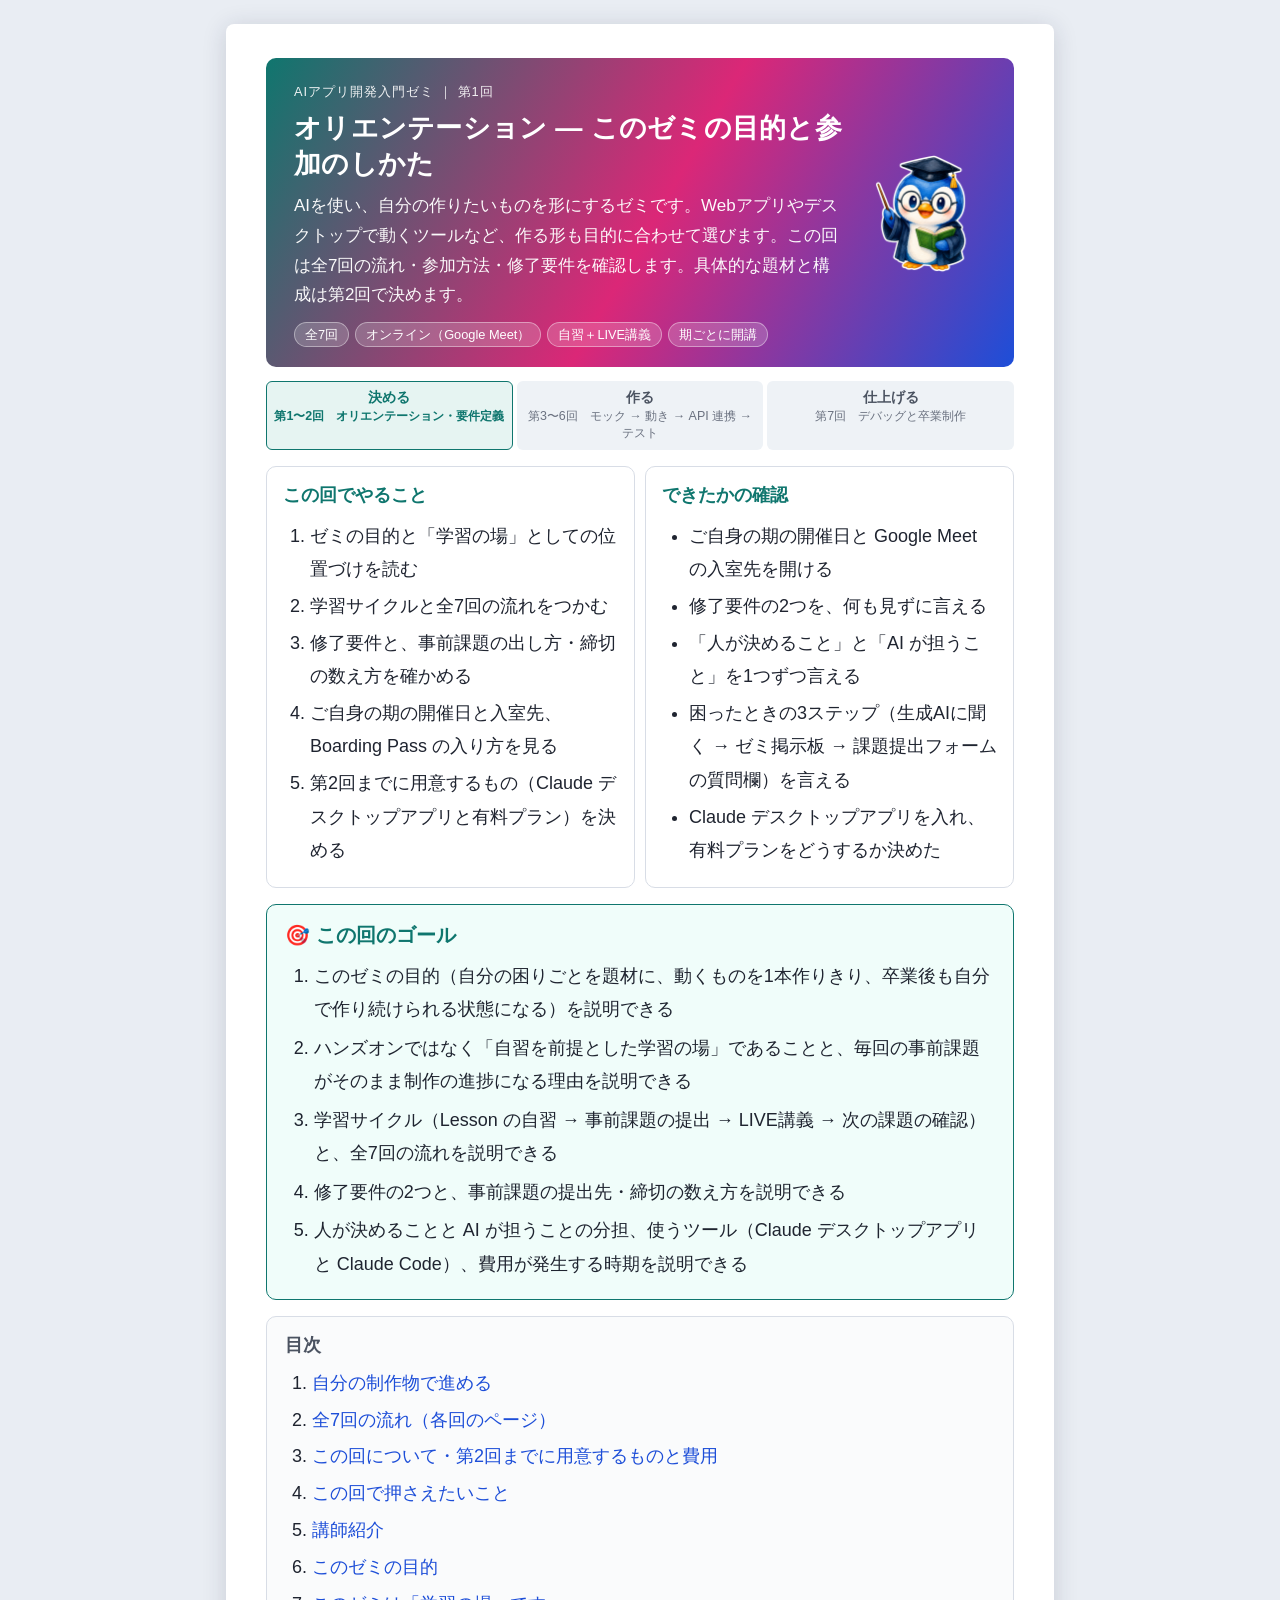
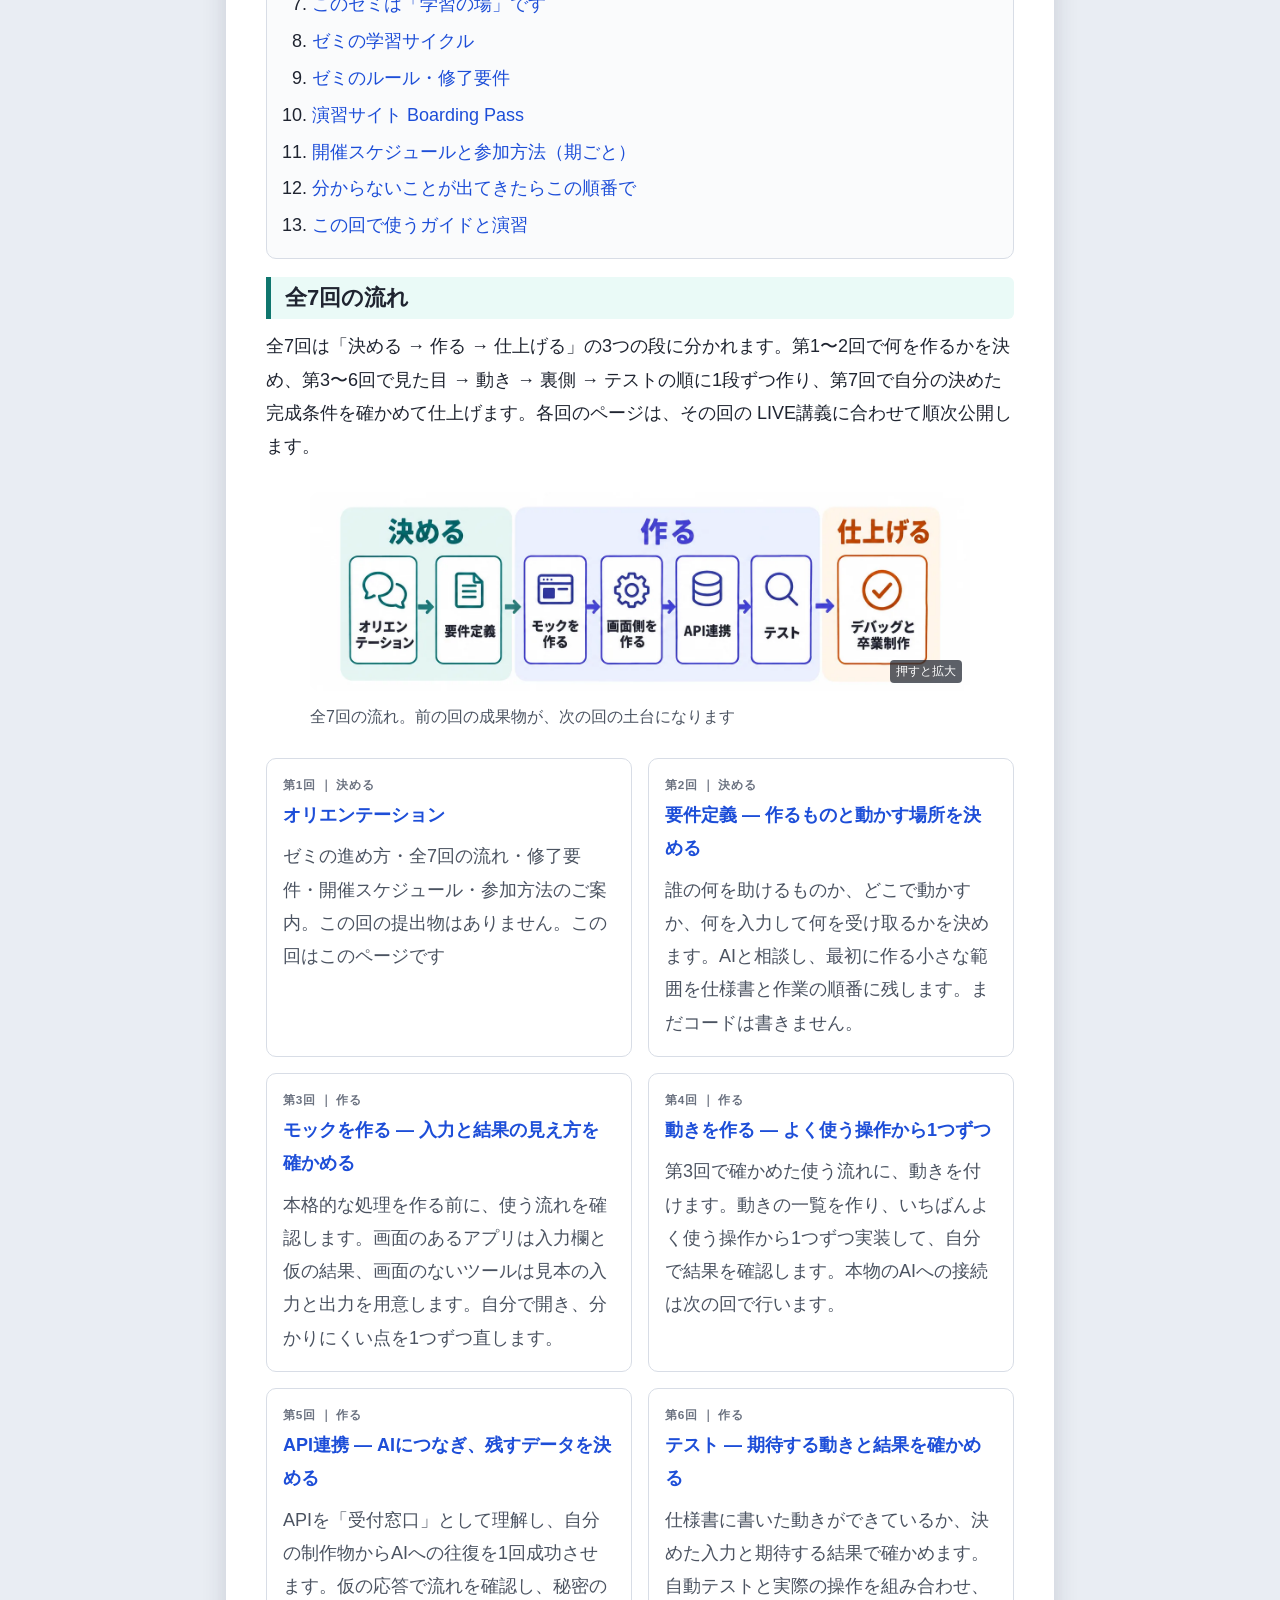
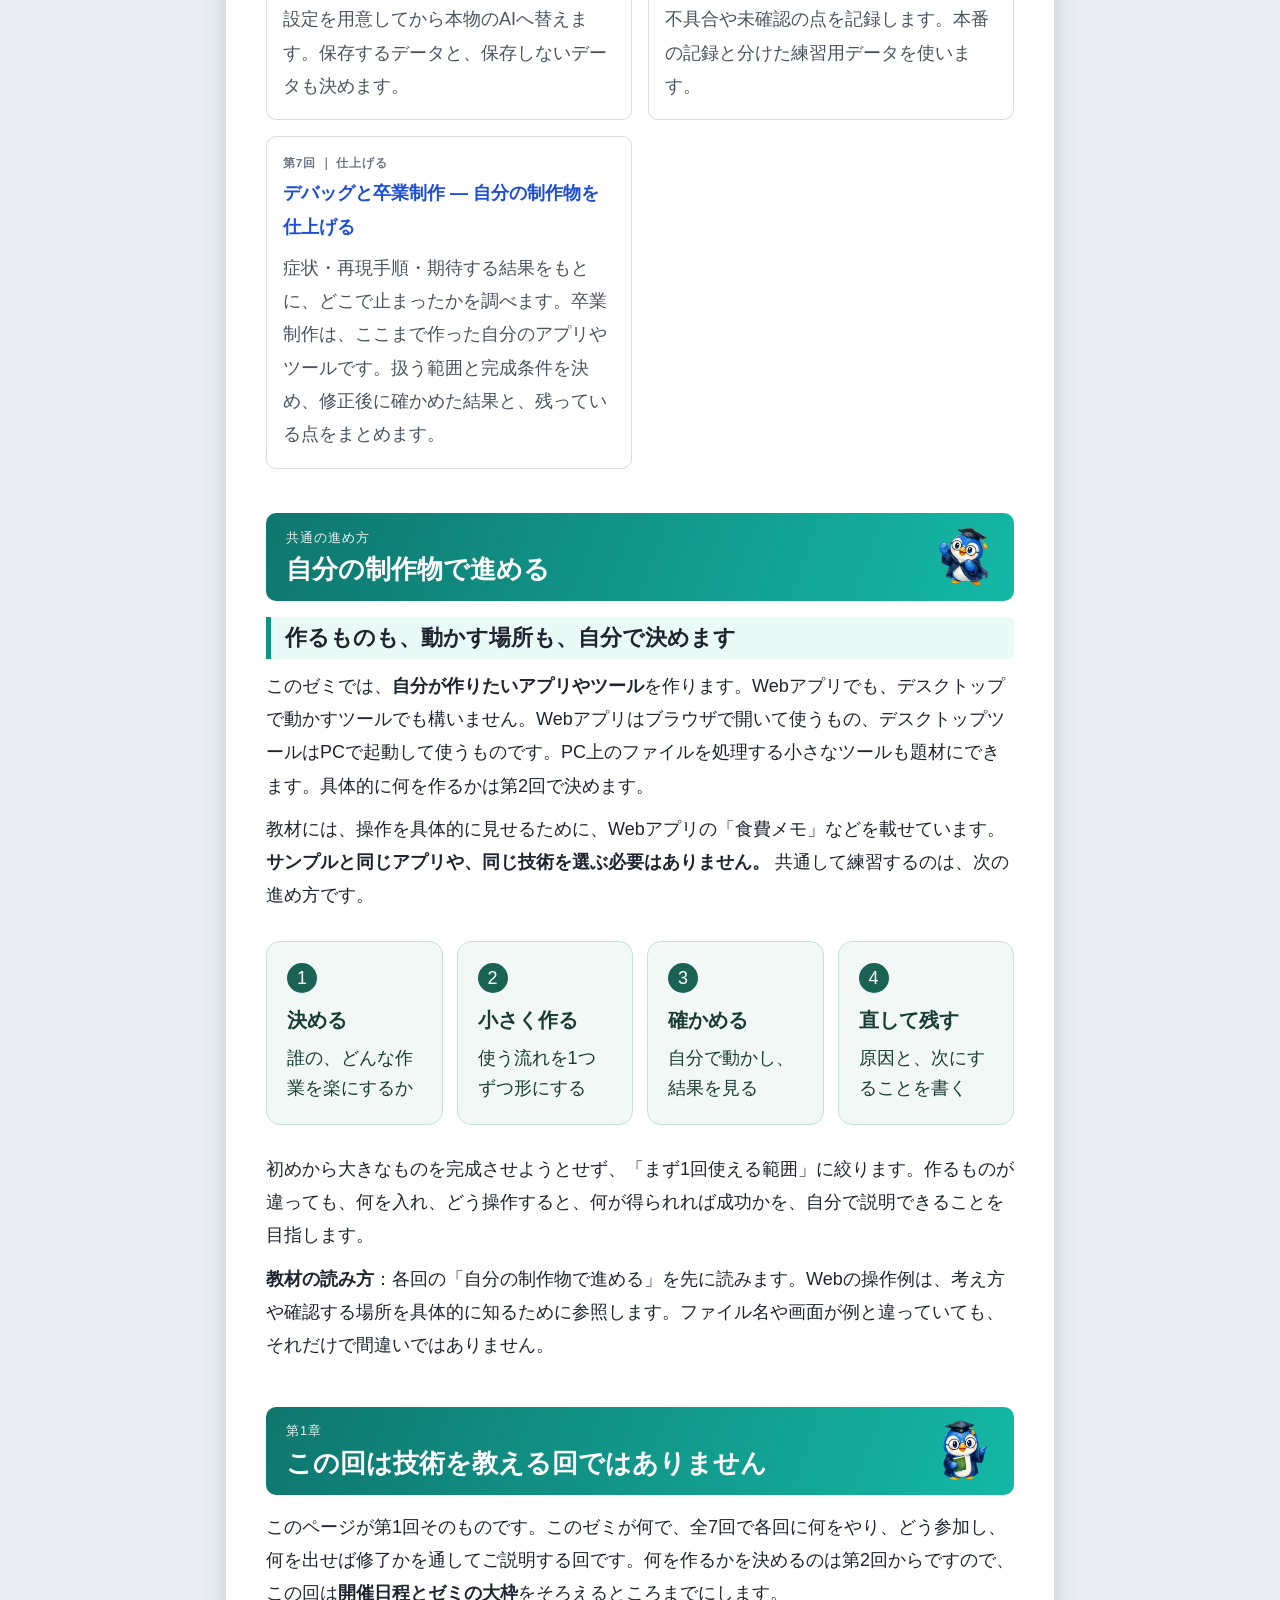
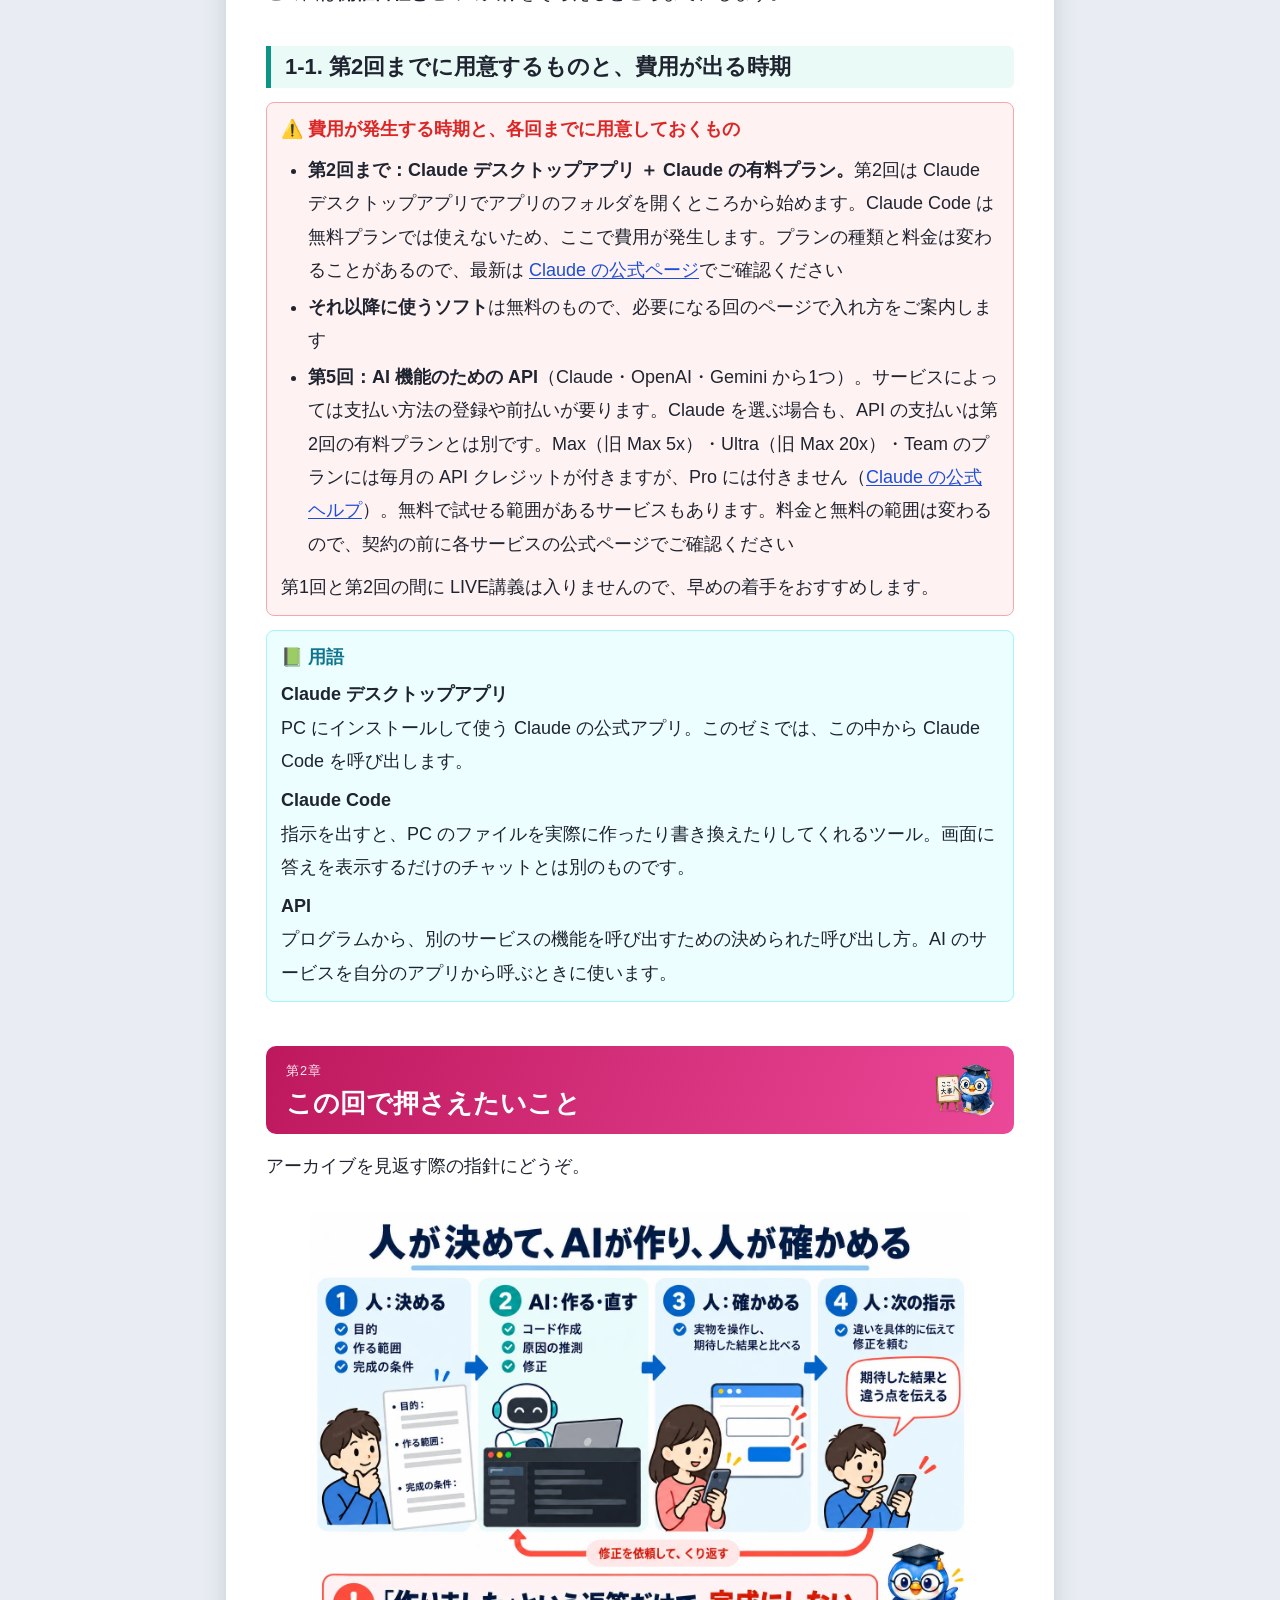
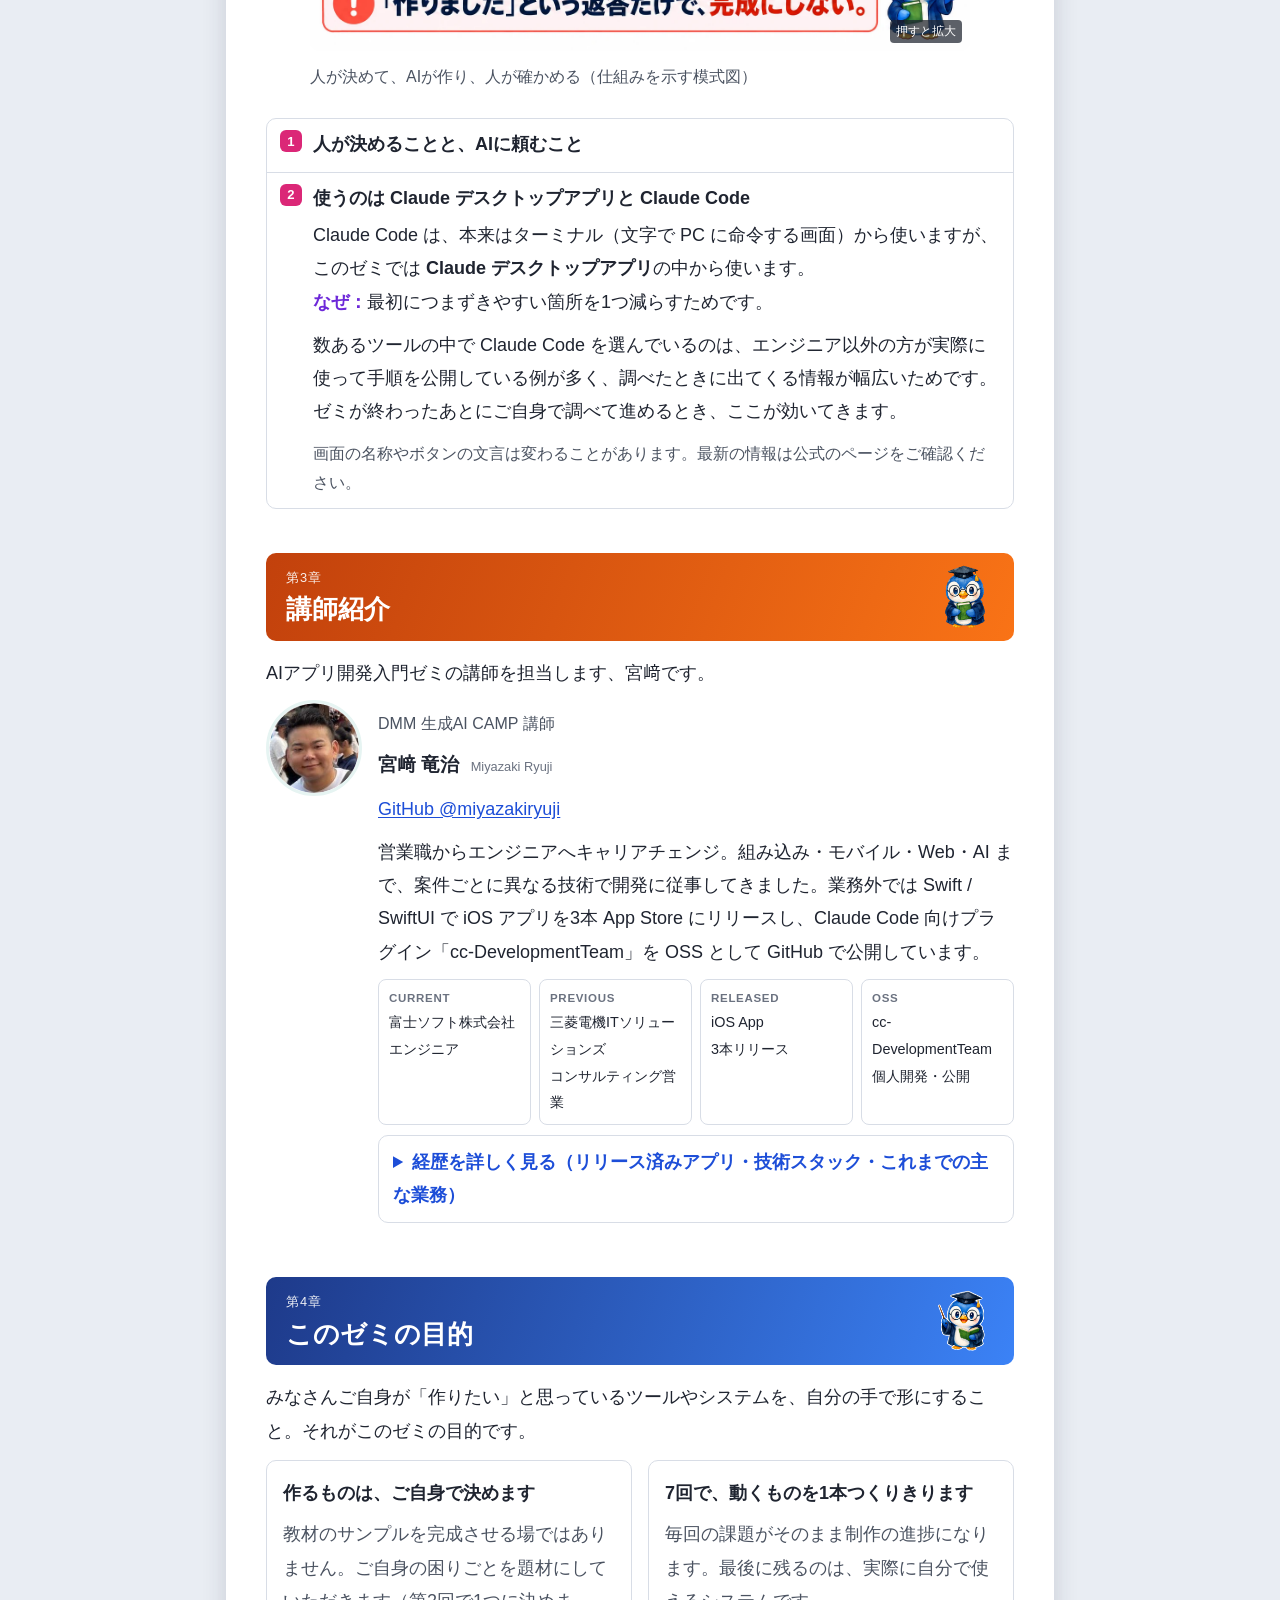
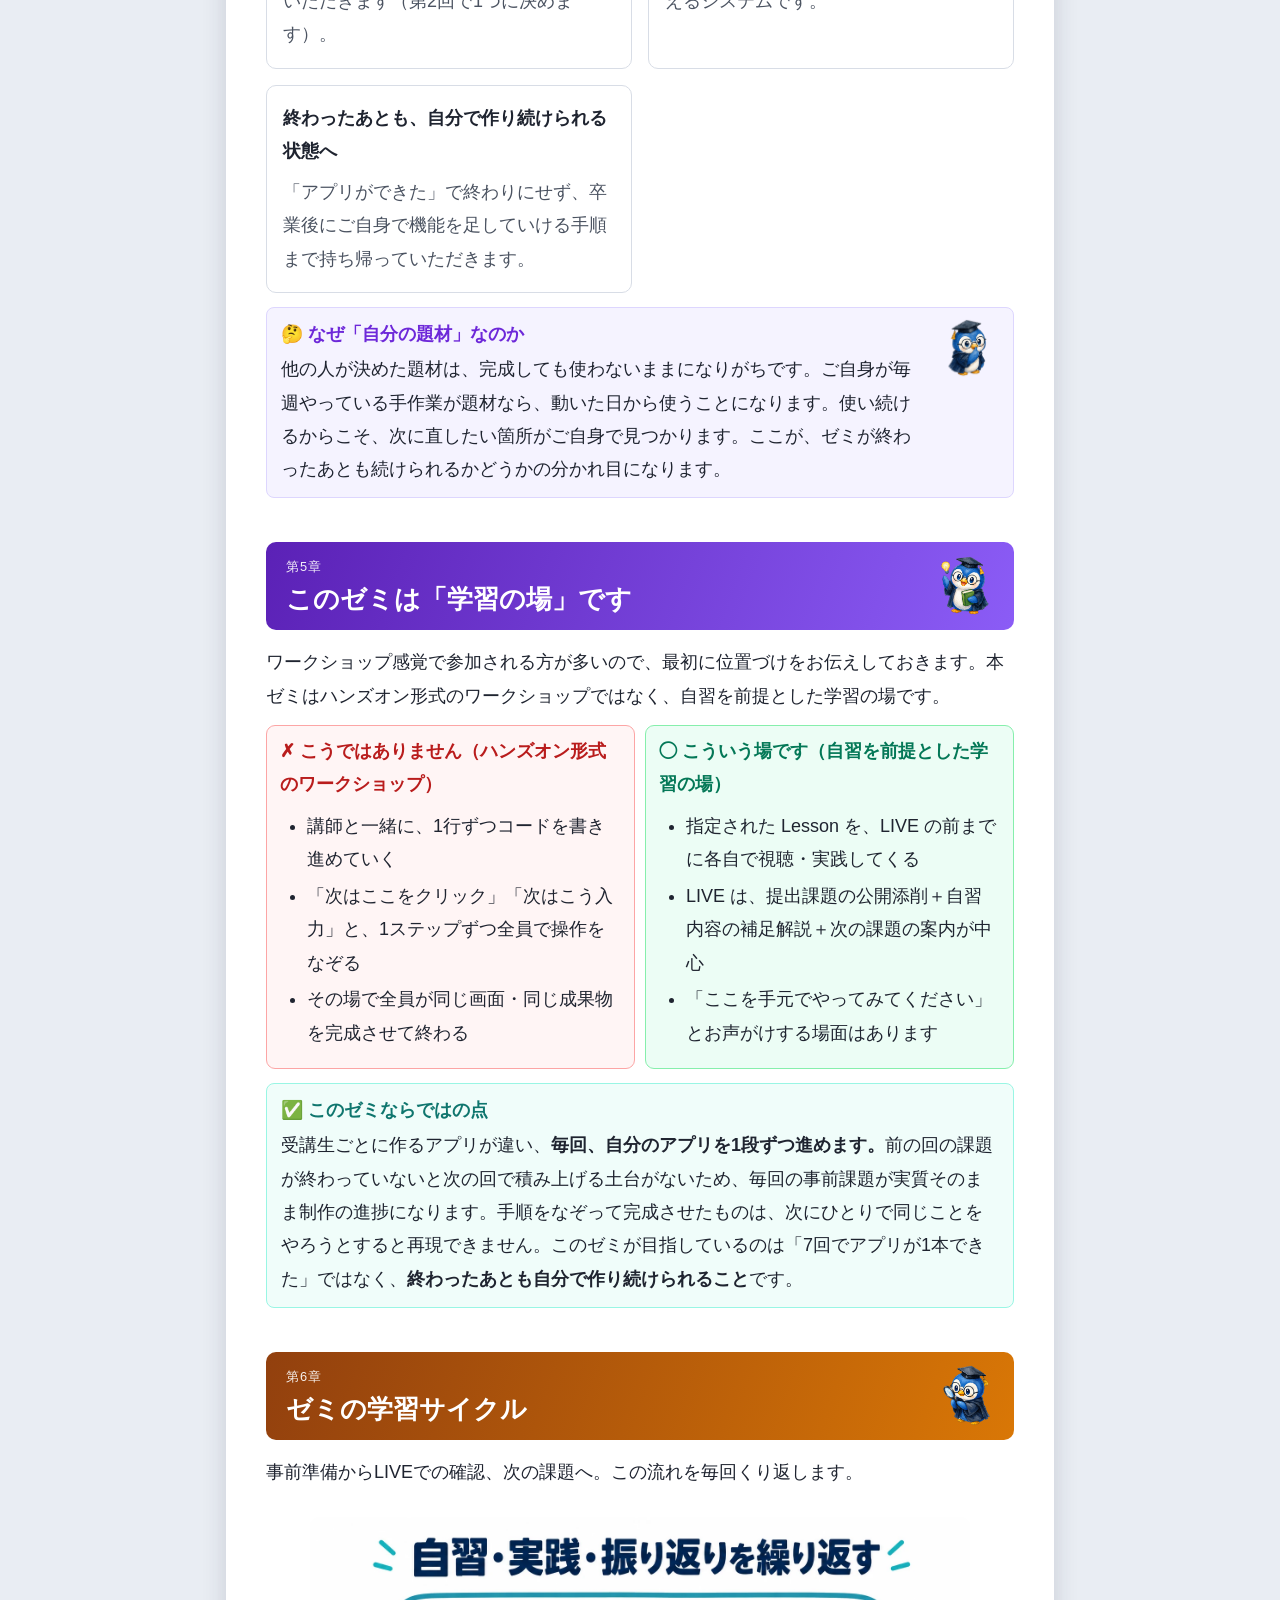
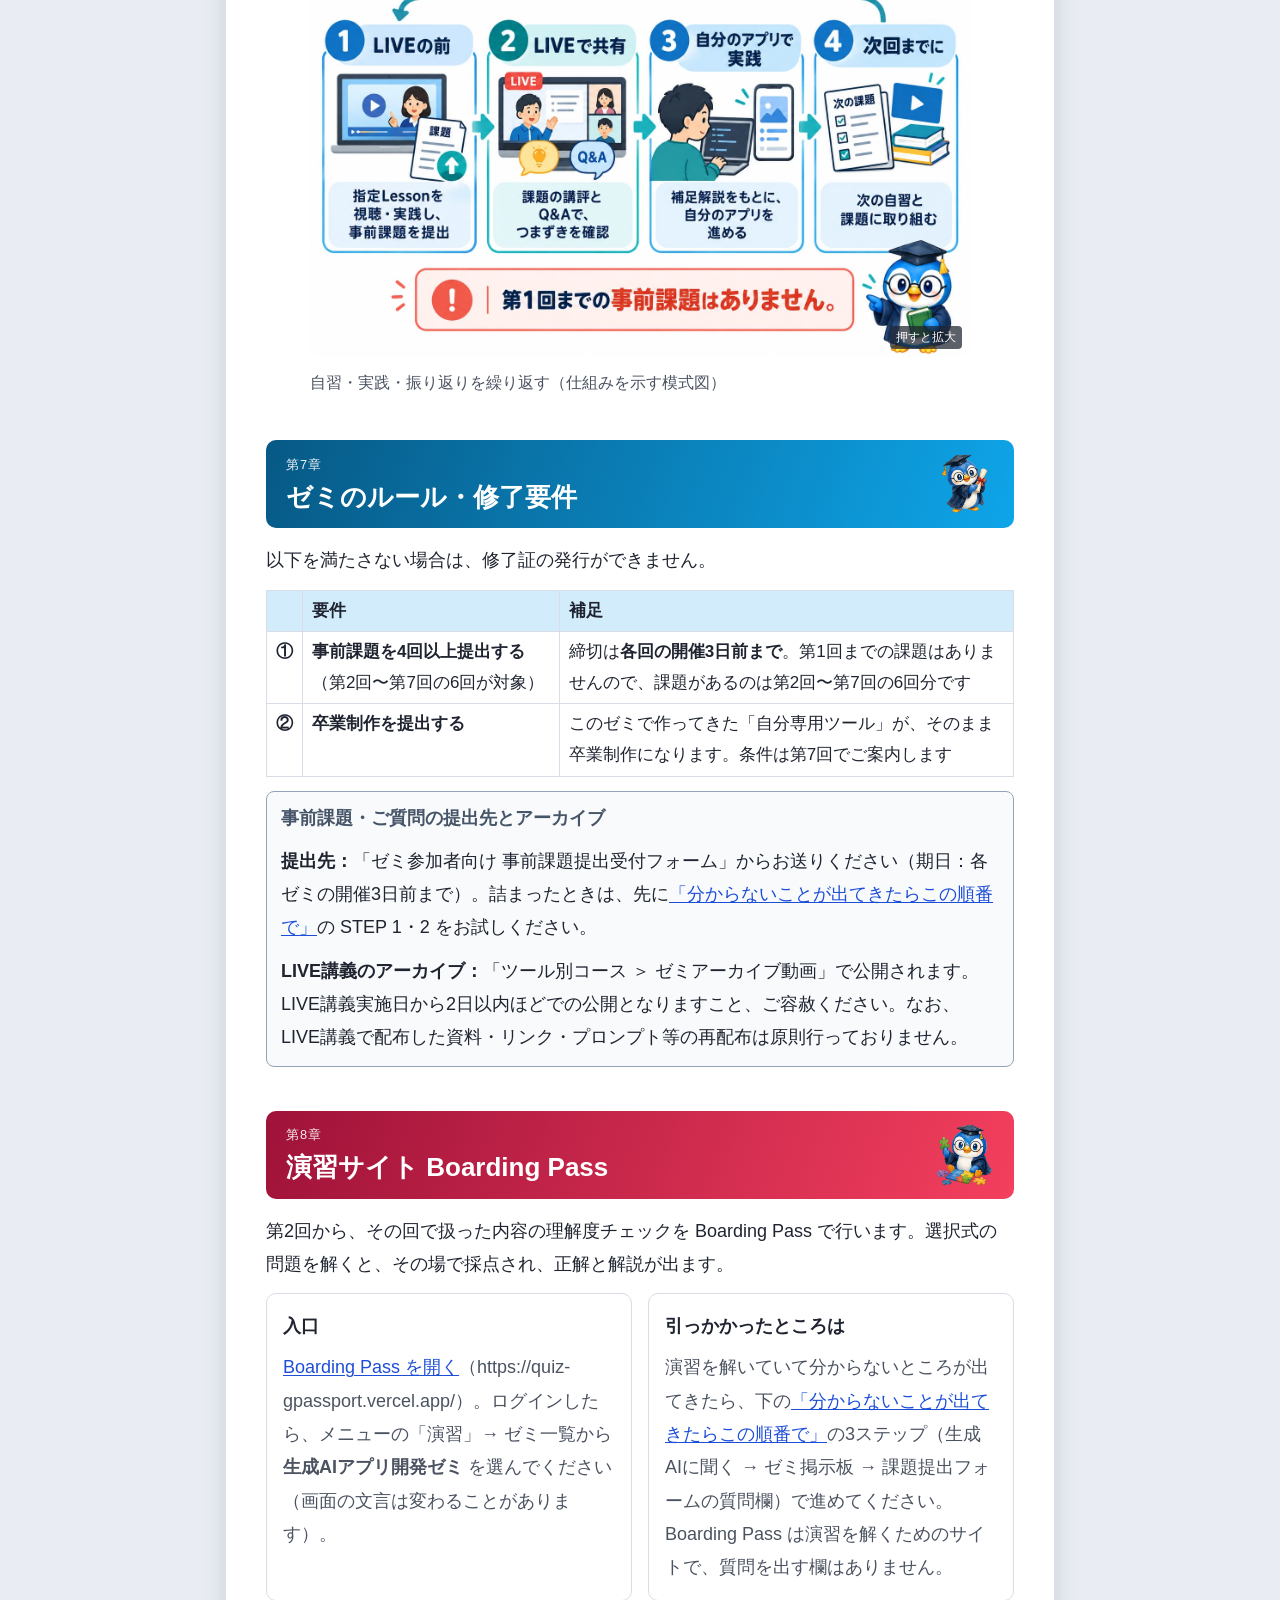
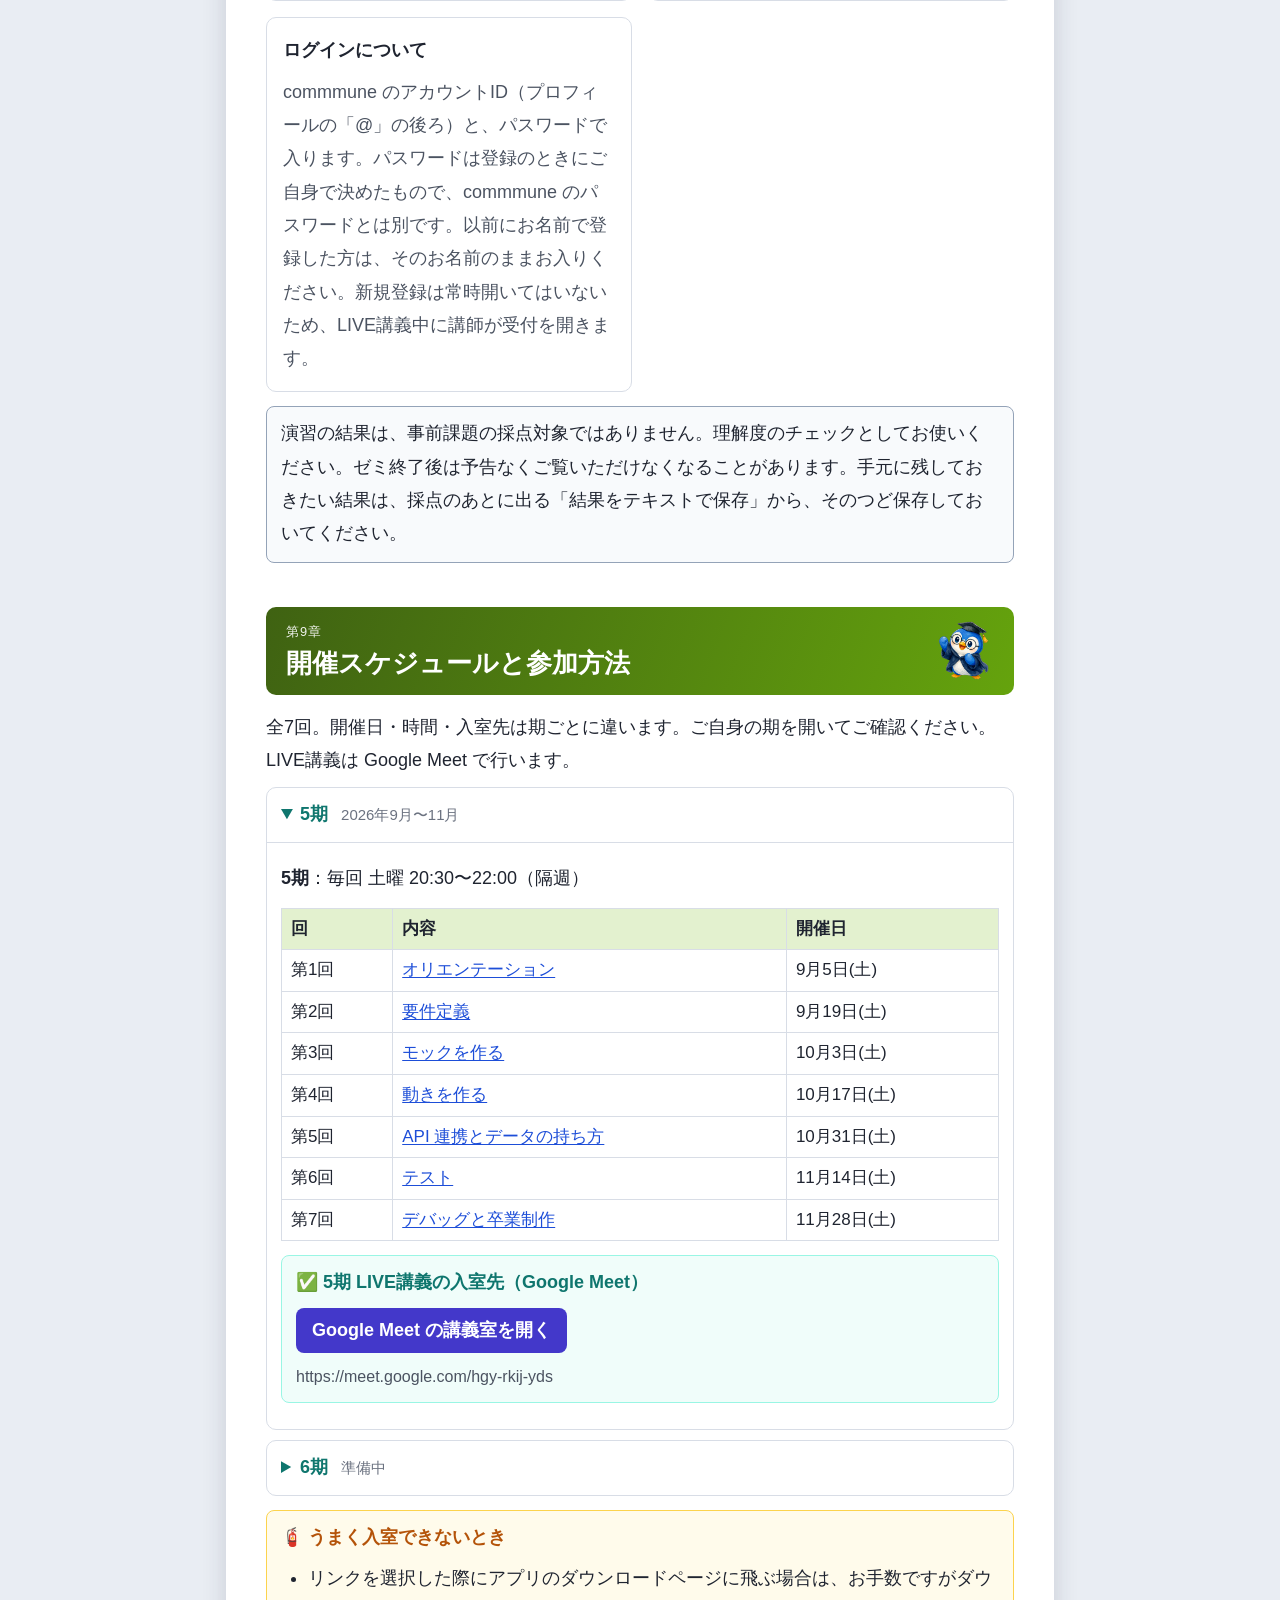
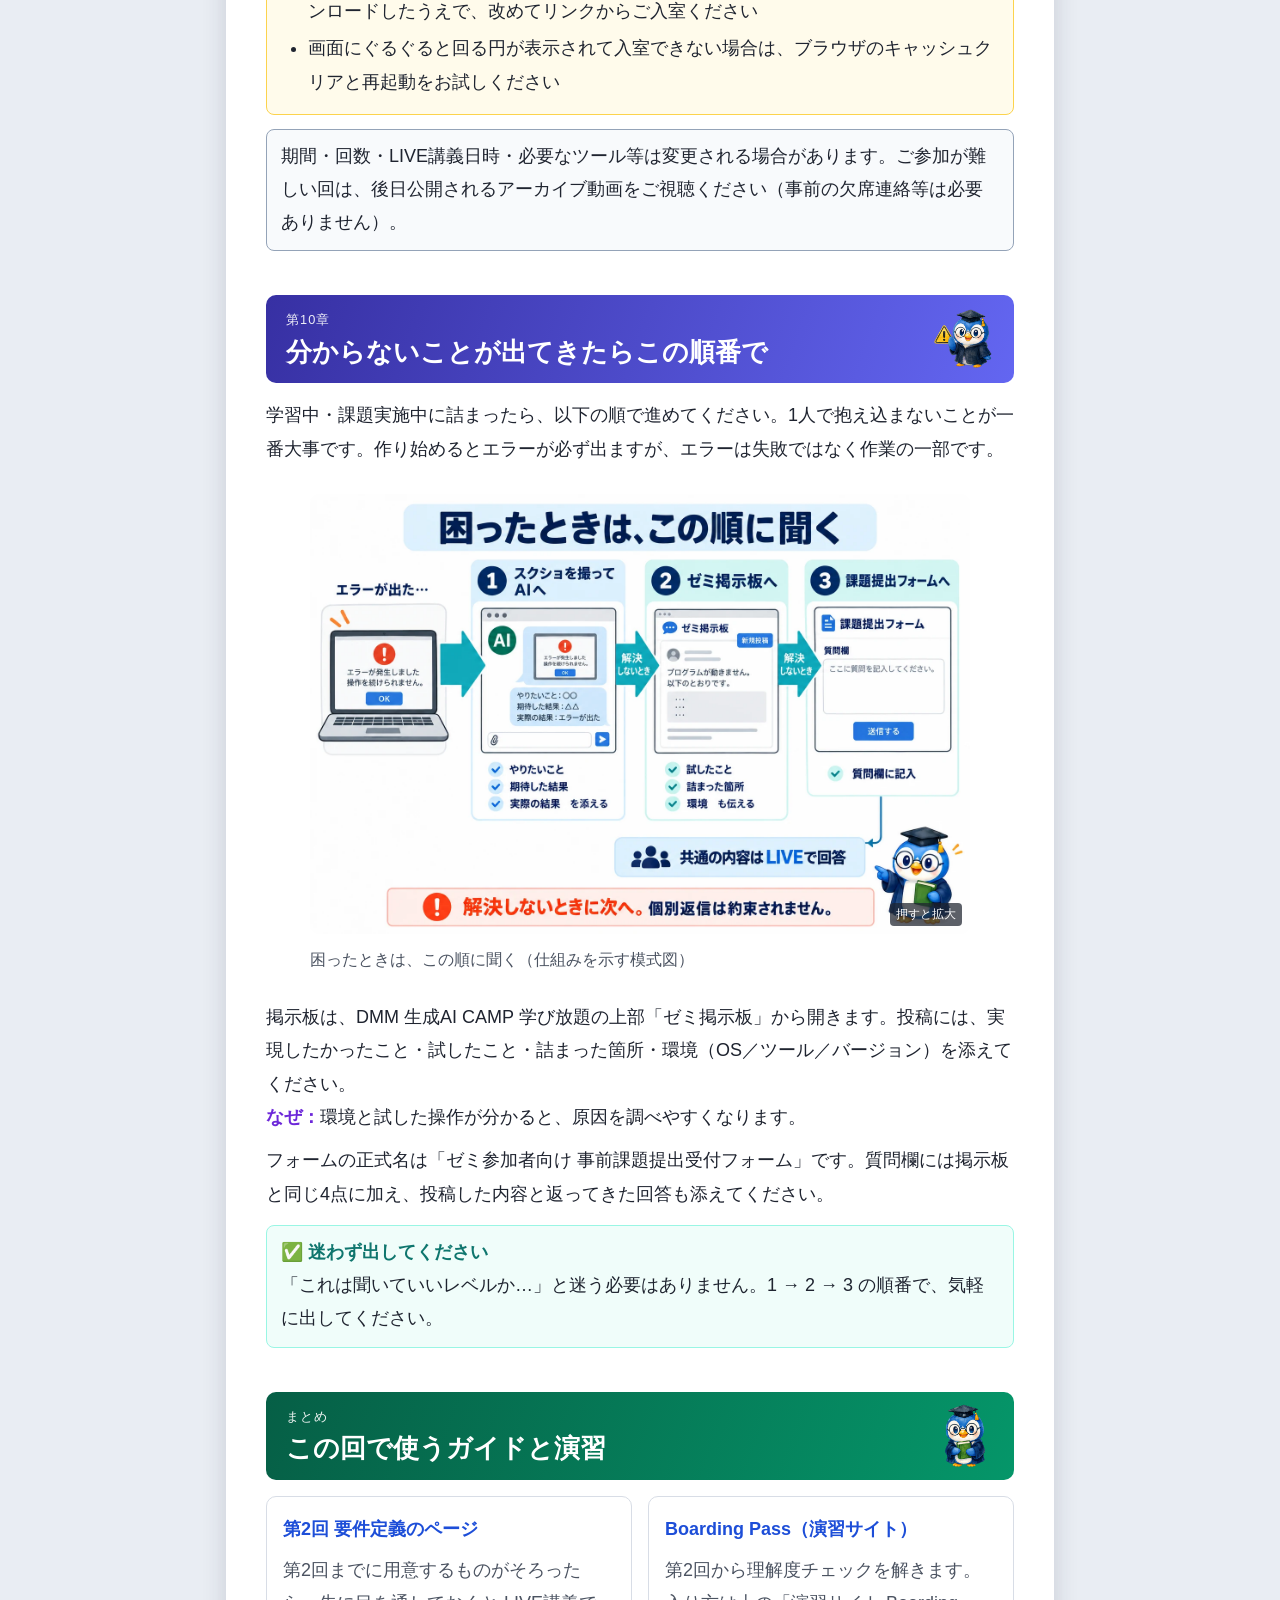
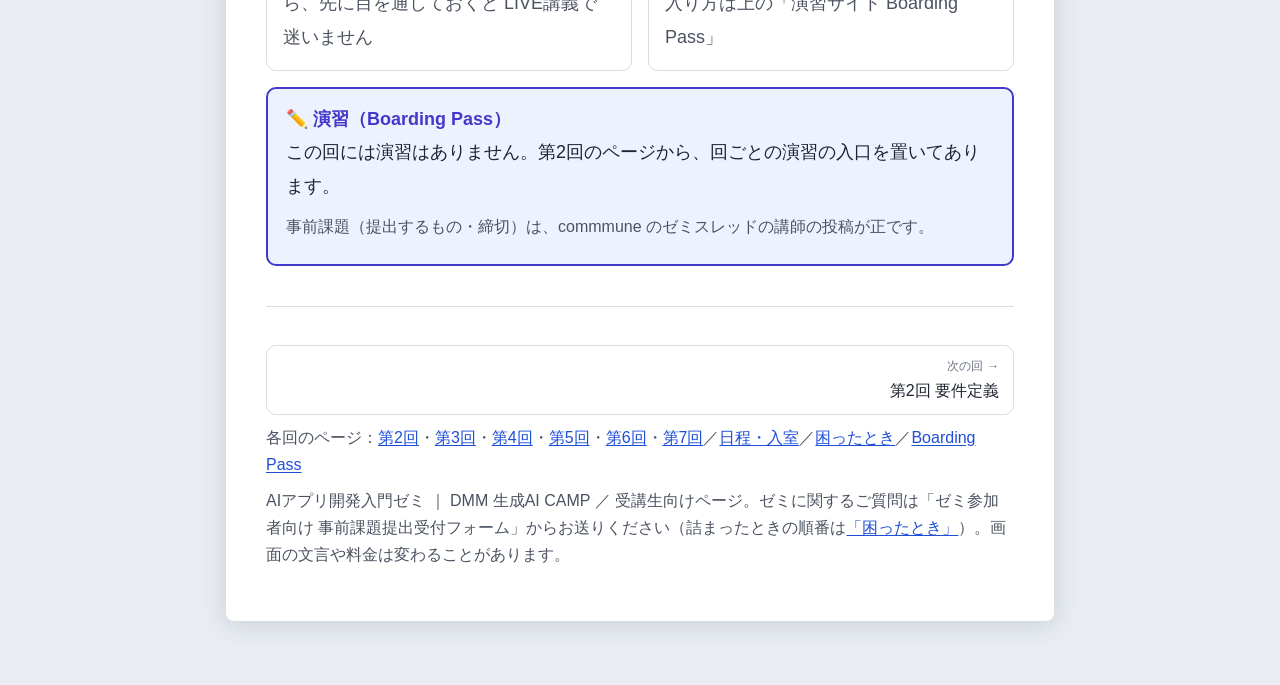
==== commit 95783a46: "第5回と Home を 2026-11-08 の事実に合わせた：Gemini 2.5 Flash／Pro の非推奨（11/2）と 12/1 からの自動振り替え（3.5-flash-lite／3.8-f" ====
--- a/index.html
+++ b/index.html
@@ -124,7 +124,7 @@
     <ul>
       <li><strong>第2回まで：Claude デスクトップアプリ ＋ Claude の有料プラン。</strong>第2回は Claude デスクトップアプリでアプリのフォルダを開くところから始めます。Claude Code は無料プランでは使えないため、ここで費用が発生します。プランの種類と料金は変わることがあるので、最新は <a href="https://claude.com/pricing" target="_blank" rel="noopener">Claude の公式ページ</a>でご確認ください</li>
       <li><strong>それ以降に使うソフト</strong>は無料のもので、必要になる回のページで入れ方をご案内します</li>
-      <li><strong>第5回：AI 機能のための API</strong>（Claude・OpenAI・Gemini から1つ）。サービスによっては支払い方法の登録や前払いが要ります。Claude を選ぶ場合も、API の支払いは第2回の有料プランとは別です。Max・Ultra・Team のプランには毎月の API クレジットが付きますが、Pro には付きません（<a href="https://support.claude.com/en/articles/9876003" target="_blank" rel="noopener">Claude の公式ヘルプ</a>）。無料で試せる範囲があるサービスもあります。料金と無料の範囲は変わるので、契約の前に各サービスの公式ページでご確認ください</li>
+      <li><strong>第5回：AI 機能のための API</strong>（Claude・OpenAI・Gemini から1つ）。サービスによっては支払い方法の登録や前払いが要ります。Claude を選ぶ場合も、API の支払いは第2回の有料プランとは別です。Max（旧 Max 5x）・Ultra（旧 Max 20x）・Team のプランには毎月の API クレジットが付きますが、Pro には付きません（<a href="https://support.claude.com/en/articles/9876003" target="_blank" rel="noopener">Claude の公式ヘルプ</a>）。無料で試せる範囲があるサービスもあります。料金と無料の範囲は変わるので、契約の前に各サービスの公式ページでご確認ください</li>
     </ul>
     <p>第1回と第2回の間に LIVE講義は入りませんので、早めの着手をおすすめします。</p>
   </div>
